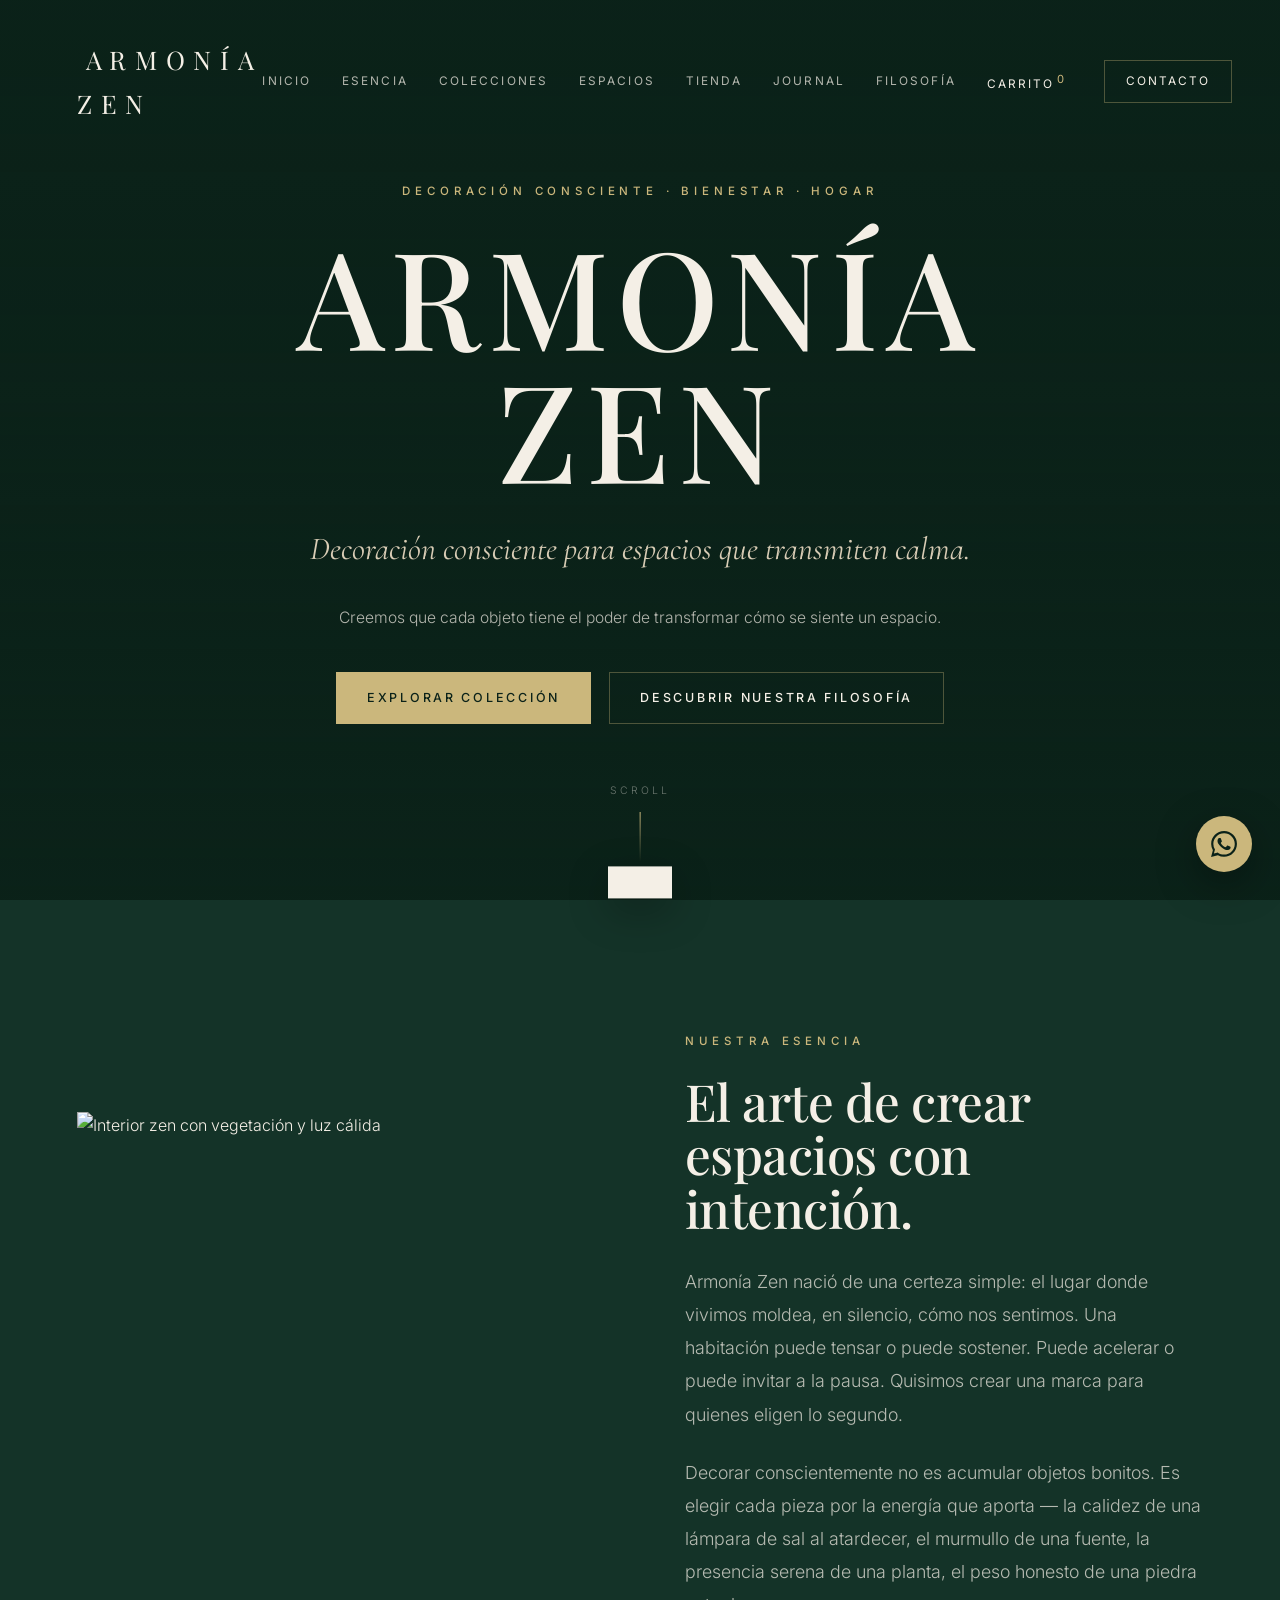
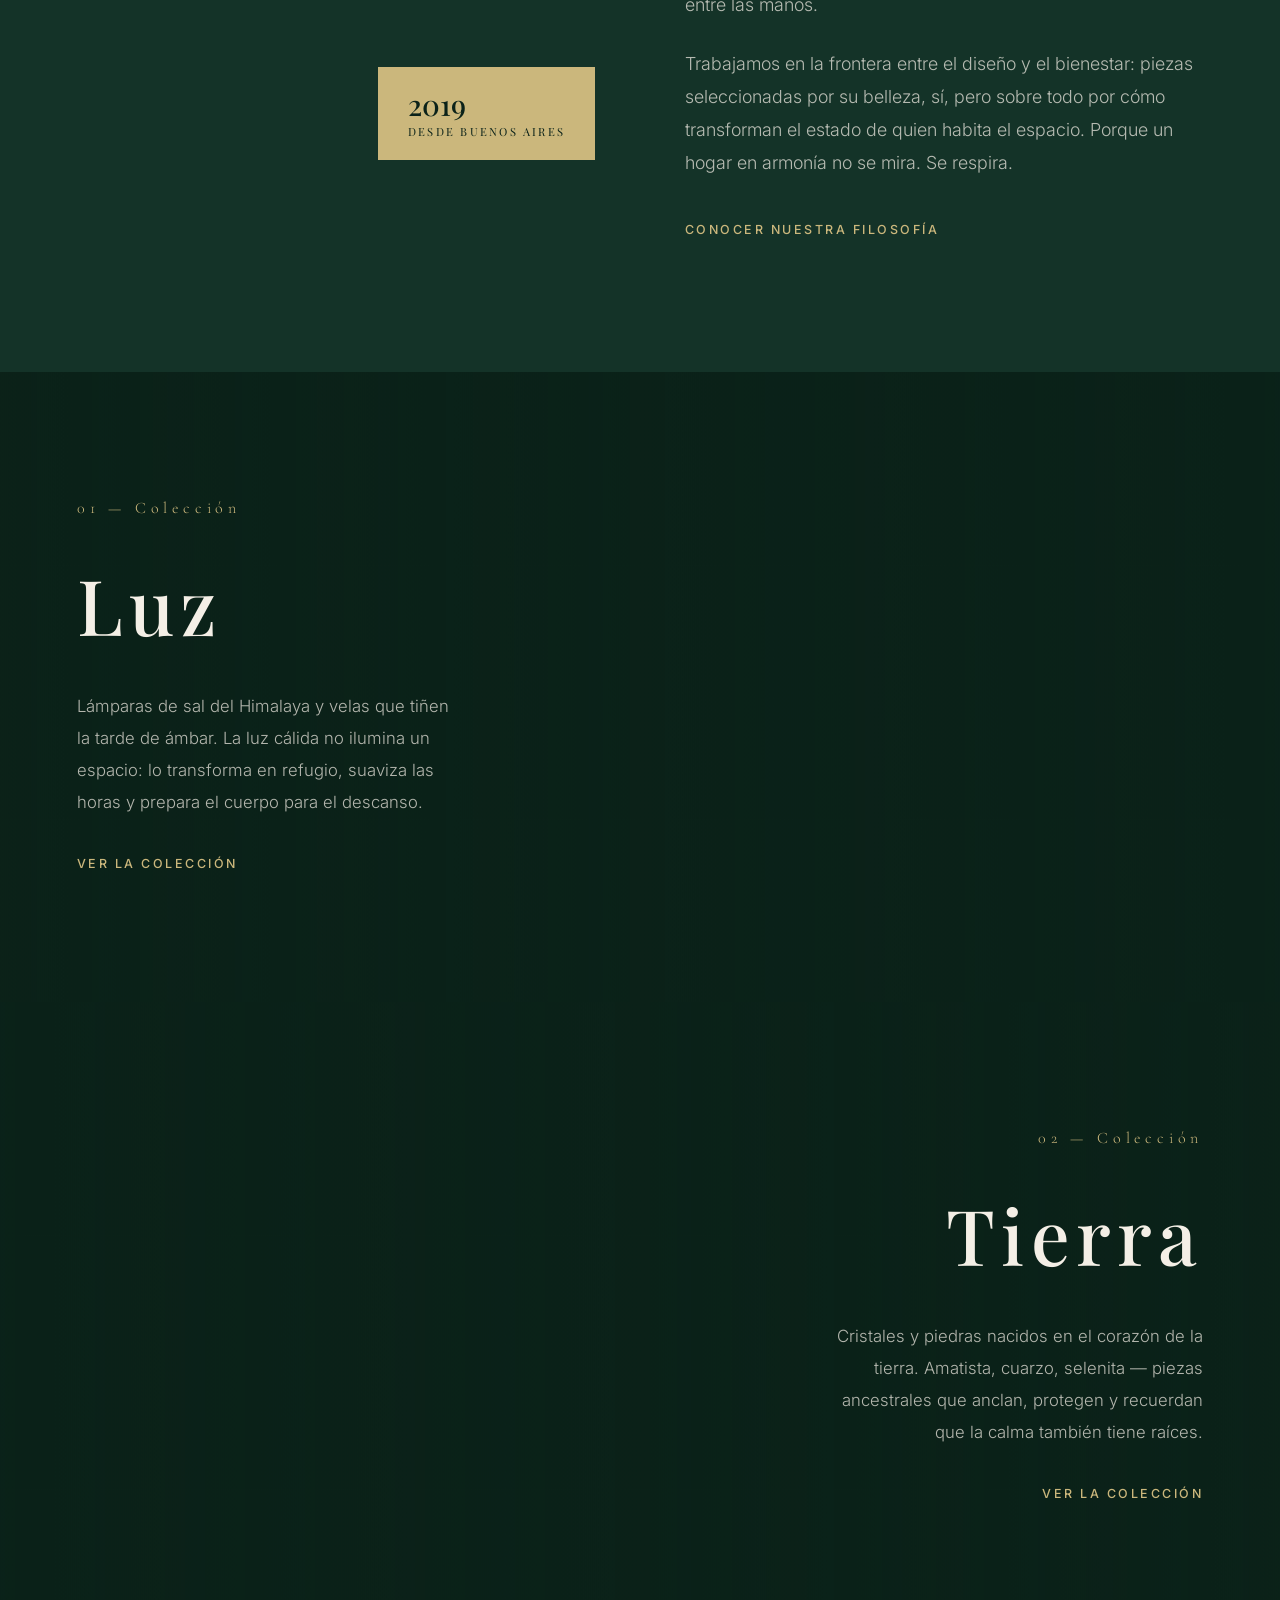
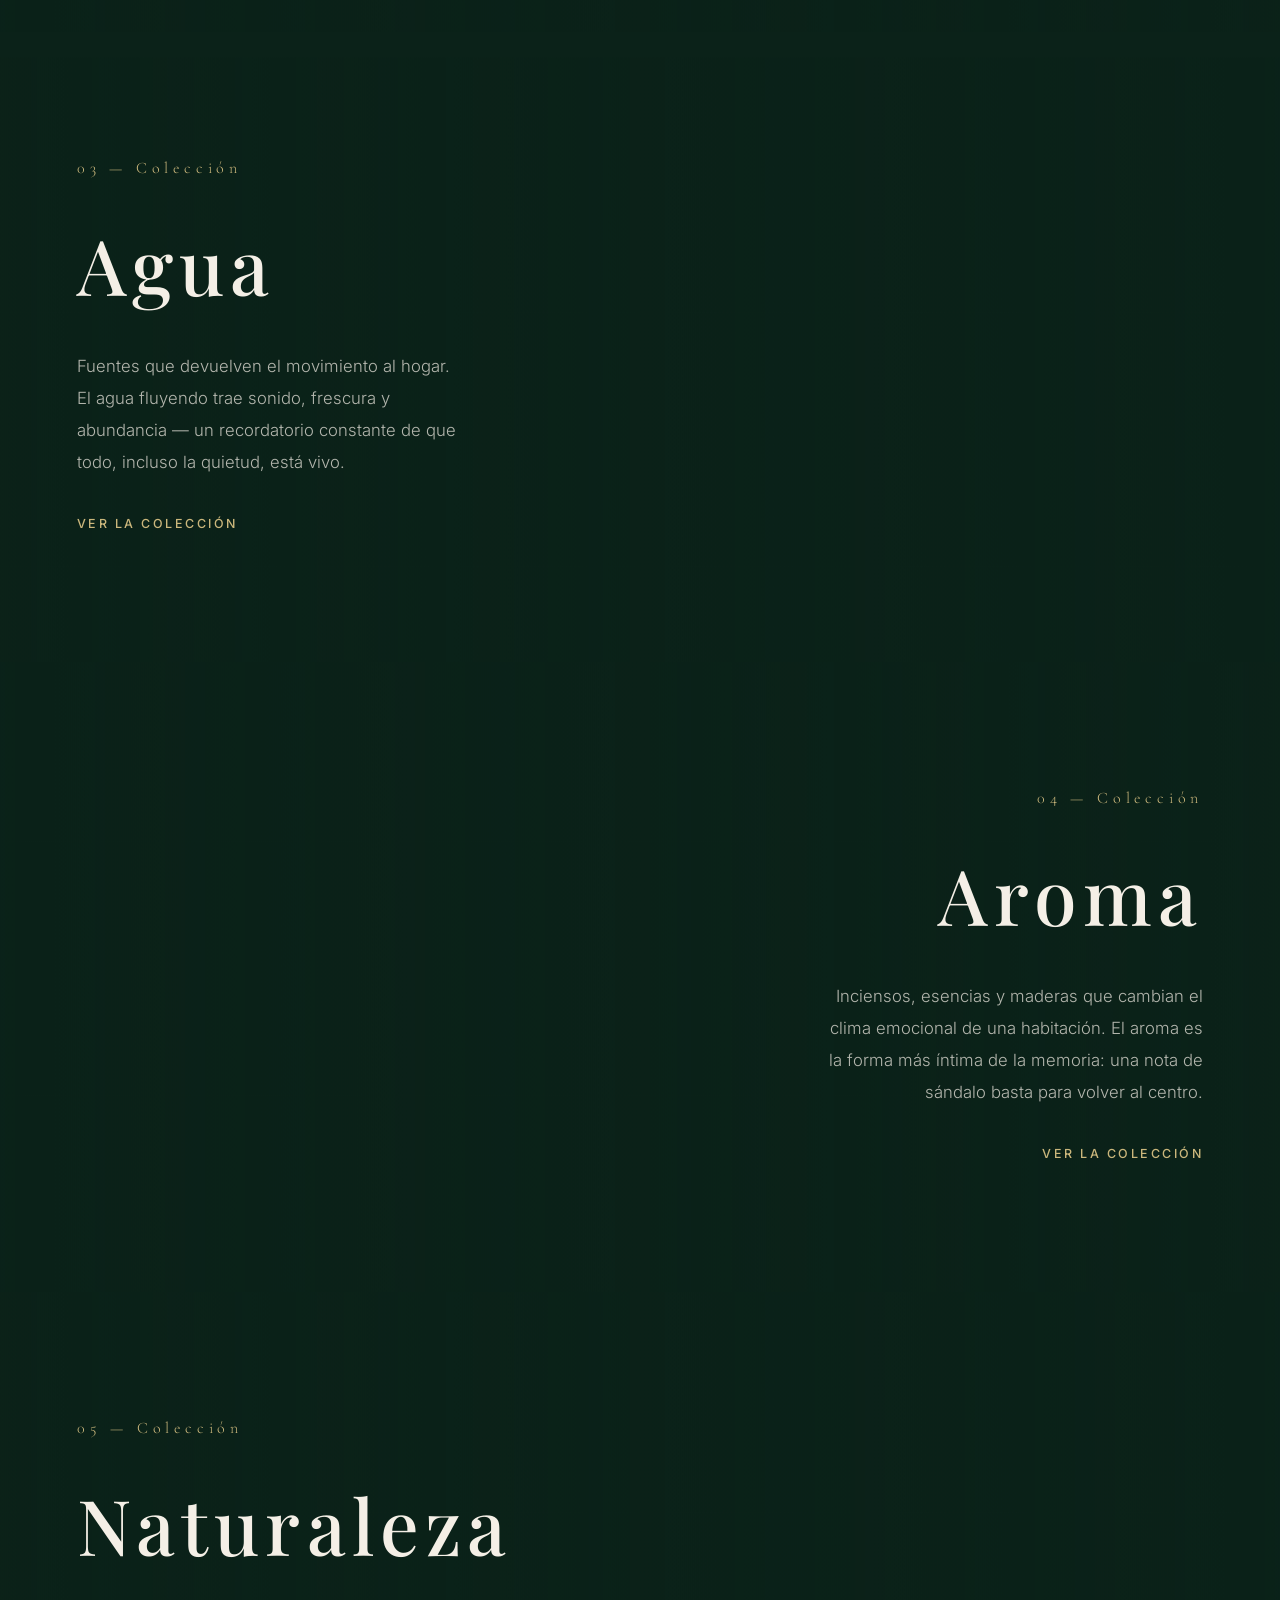
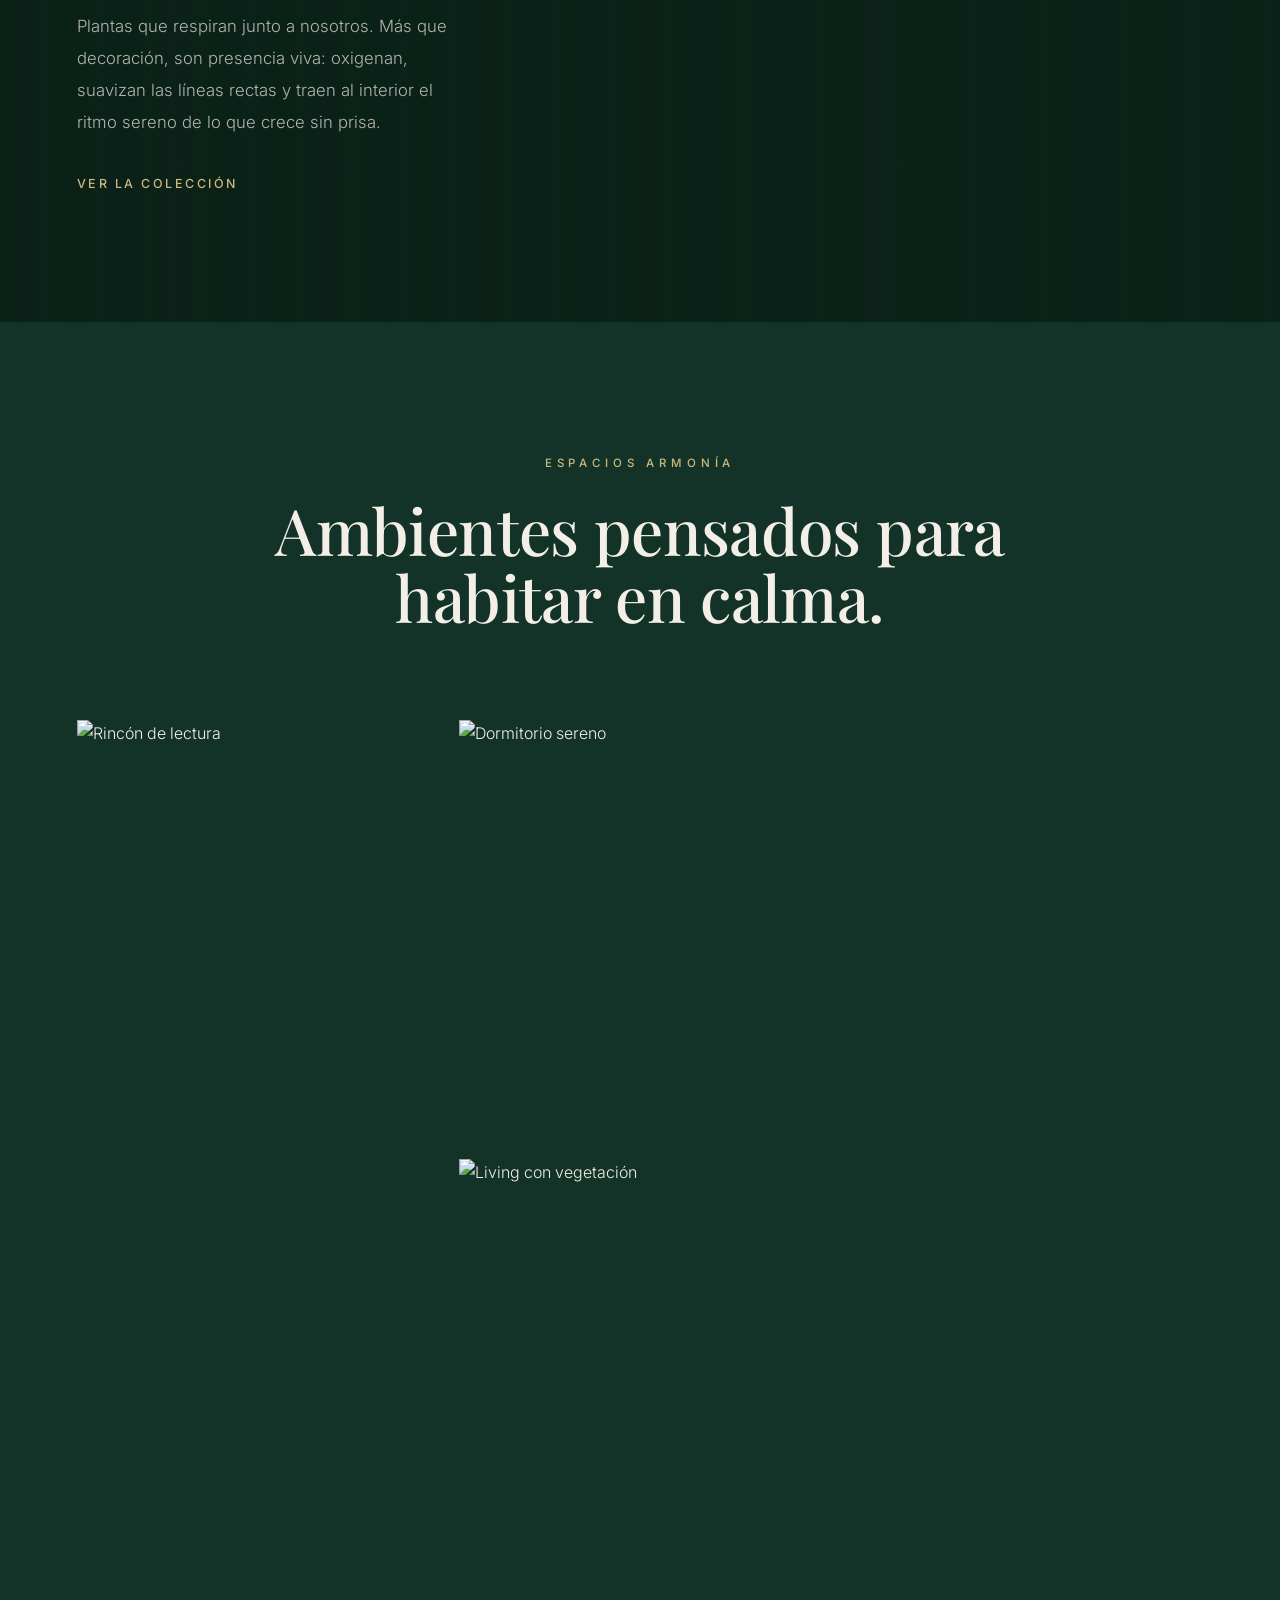
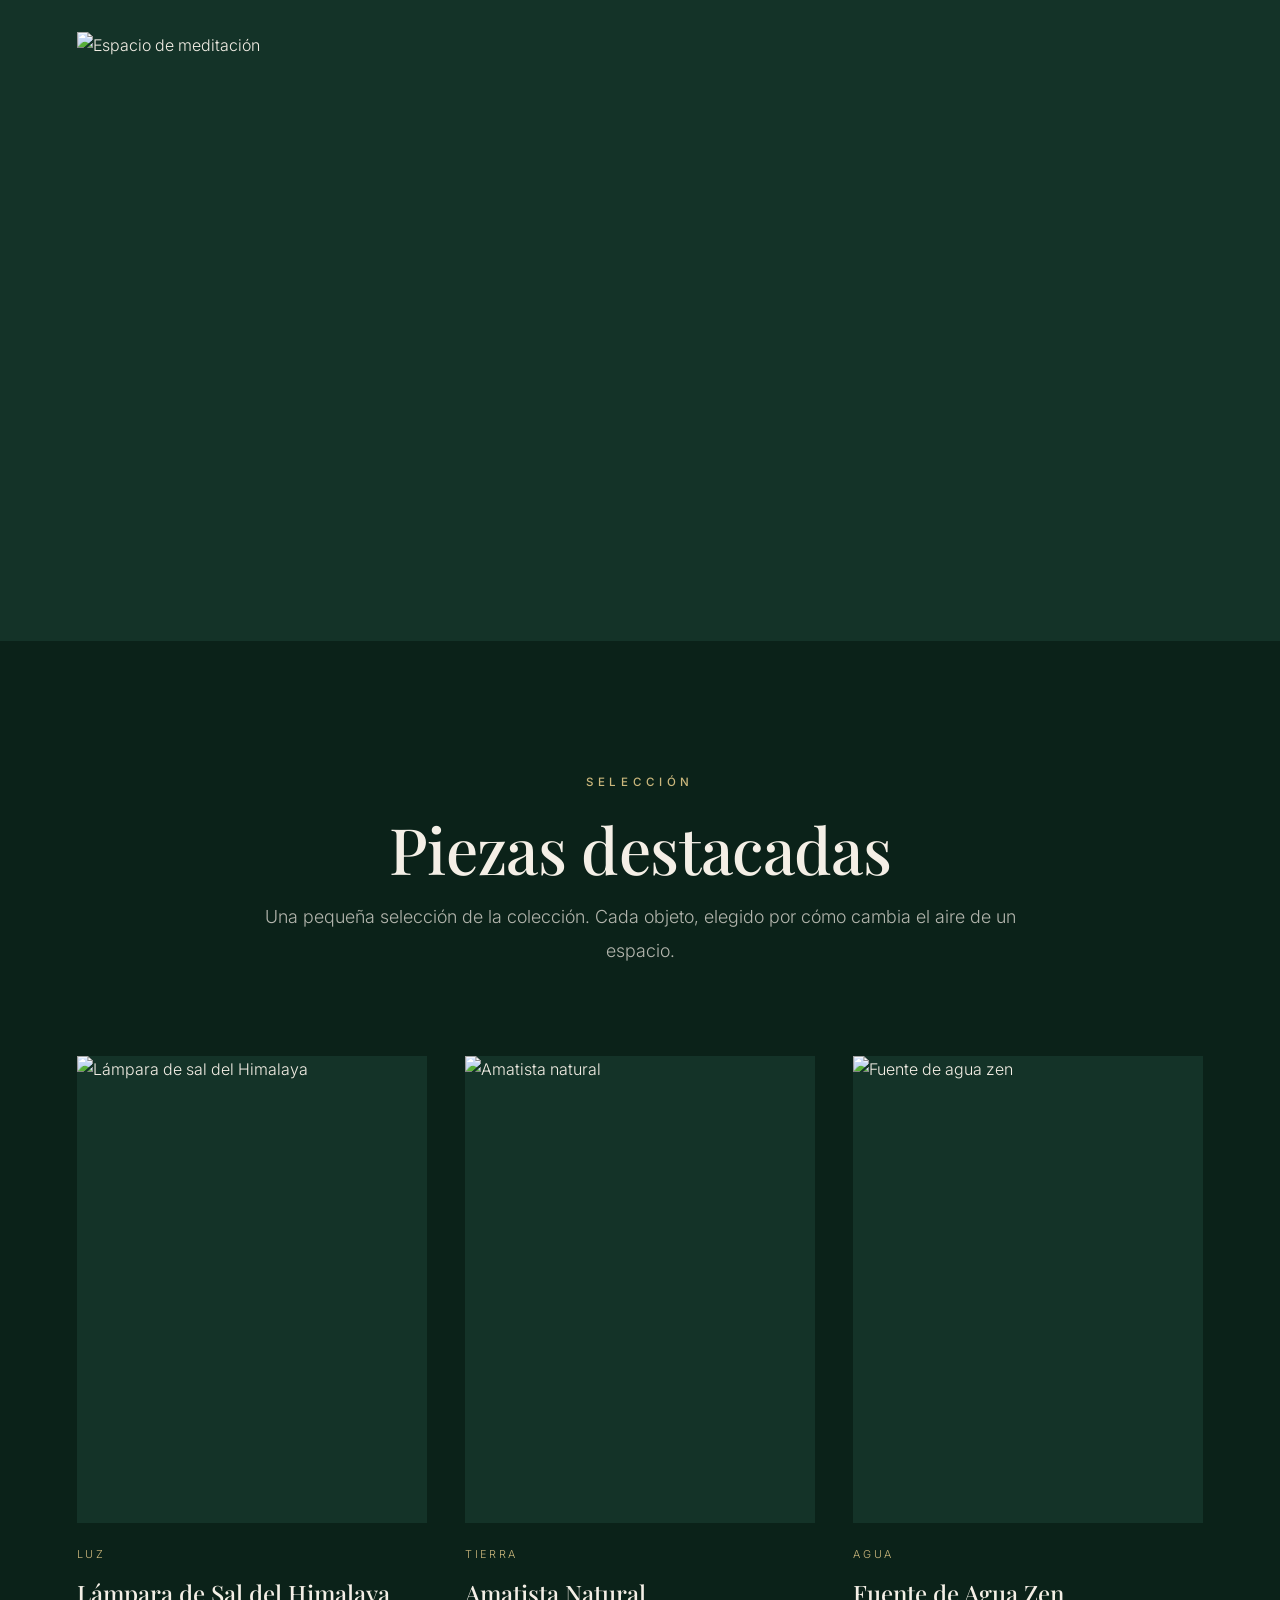
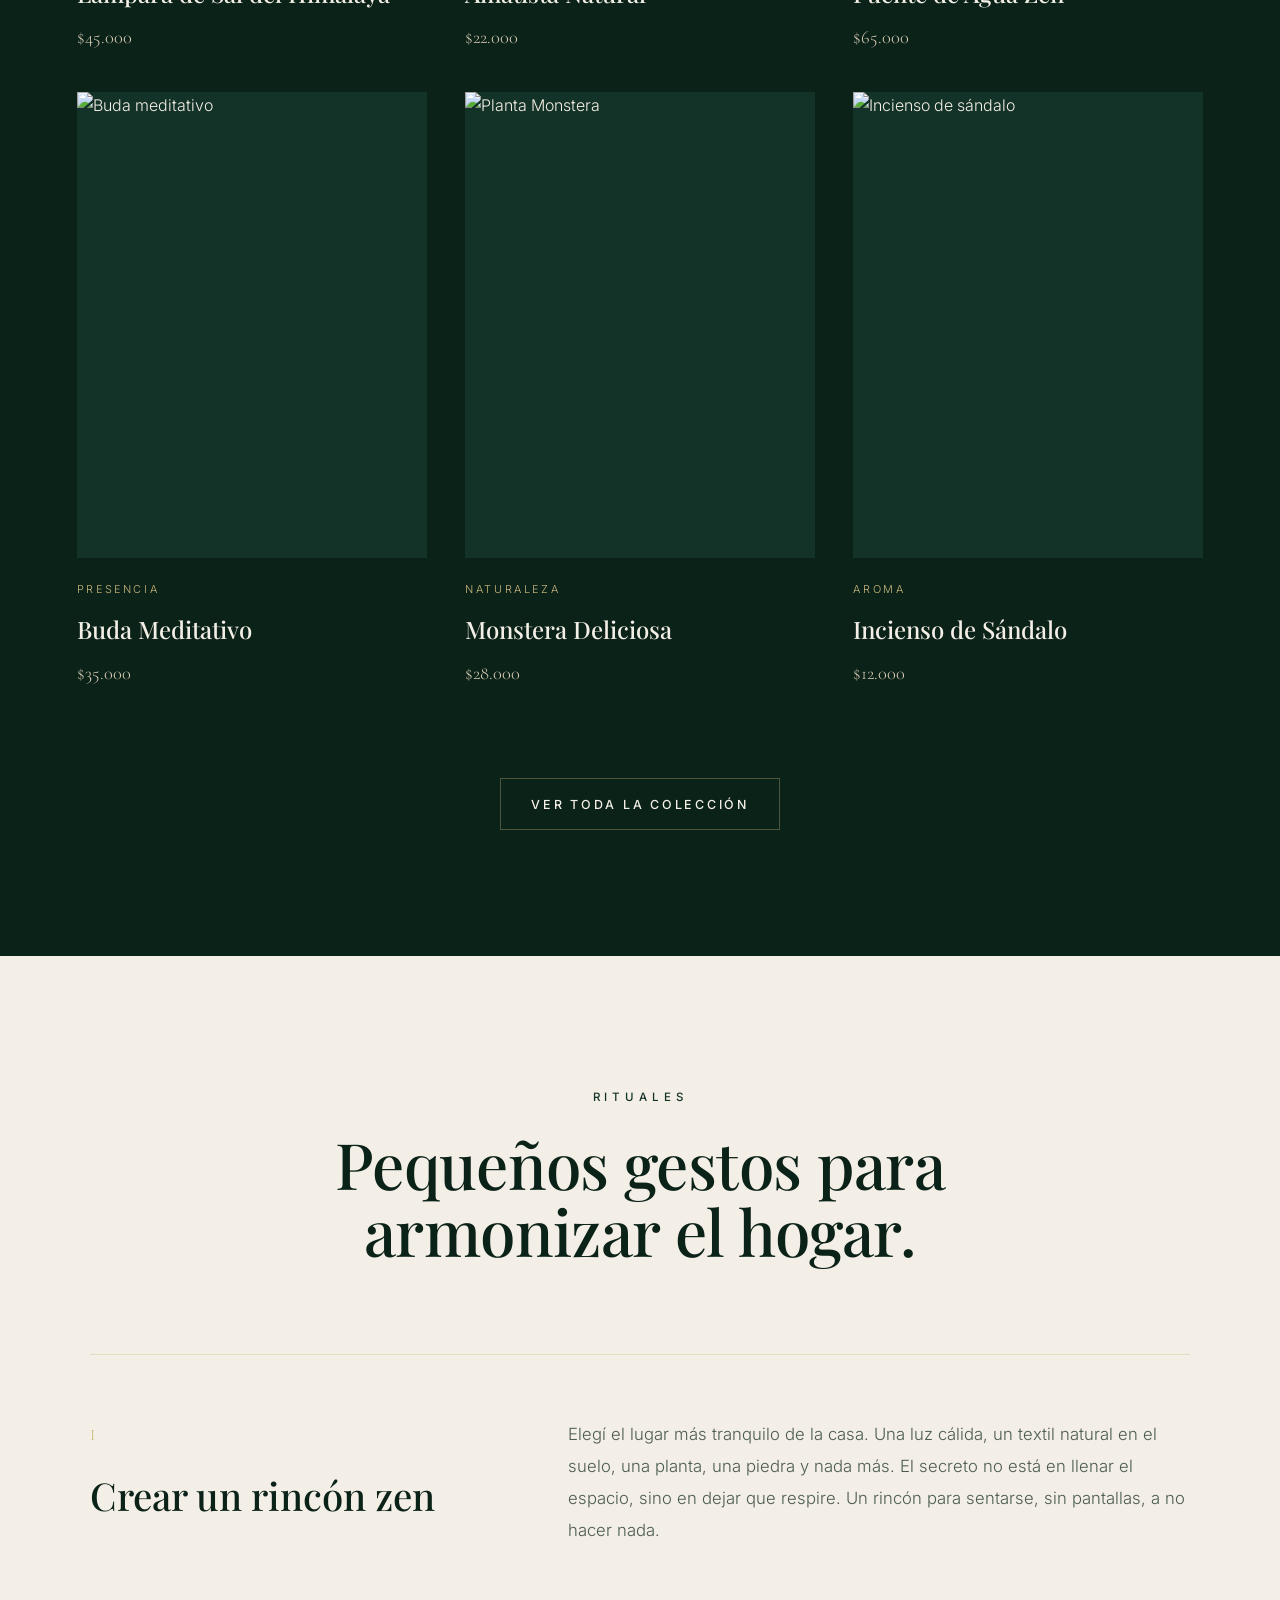
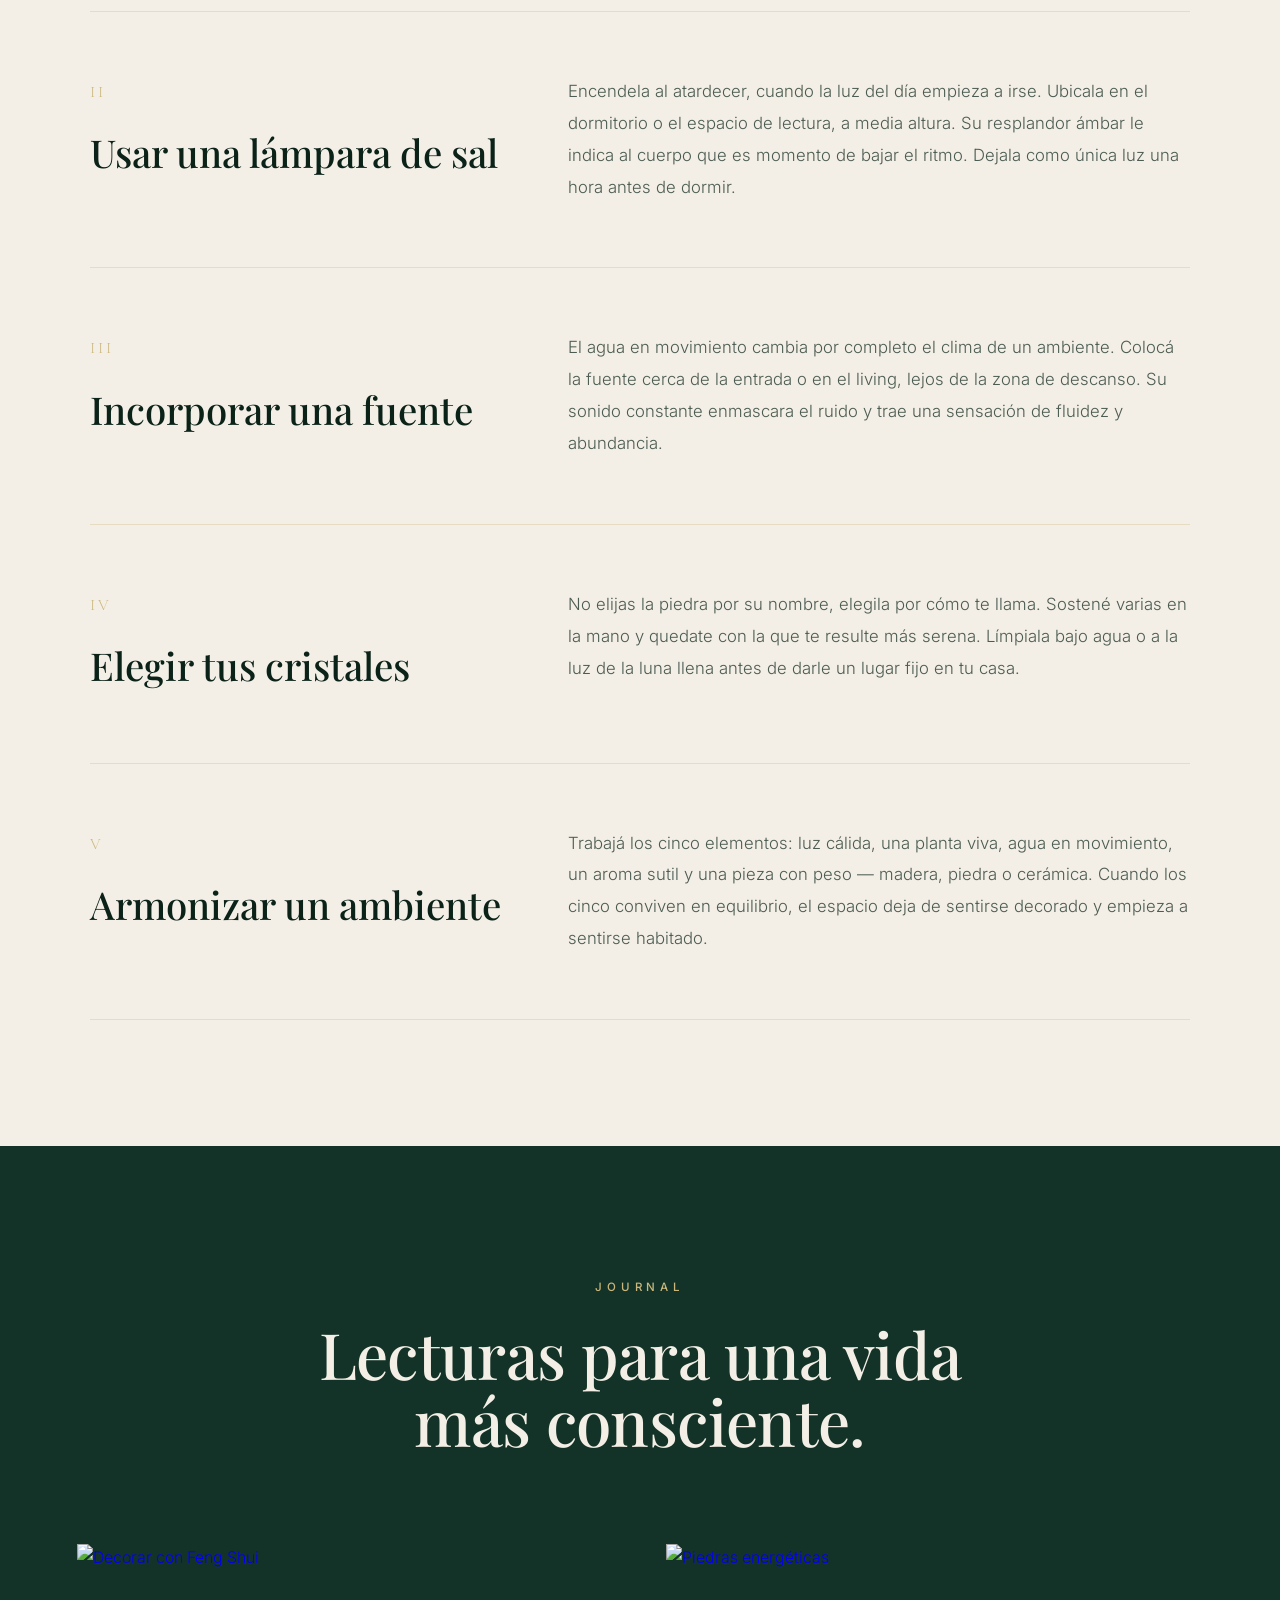
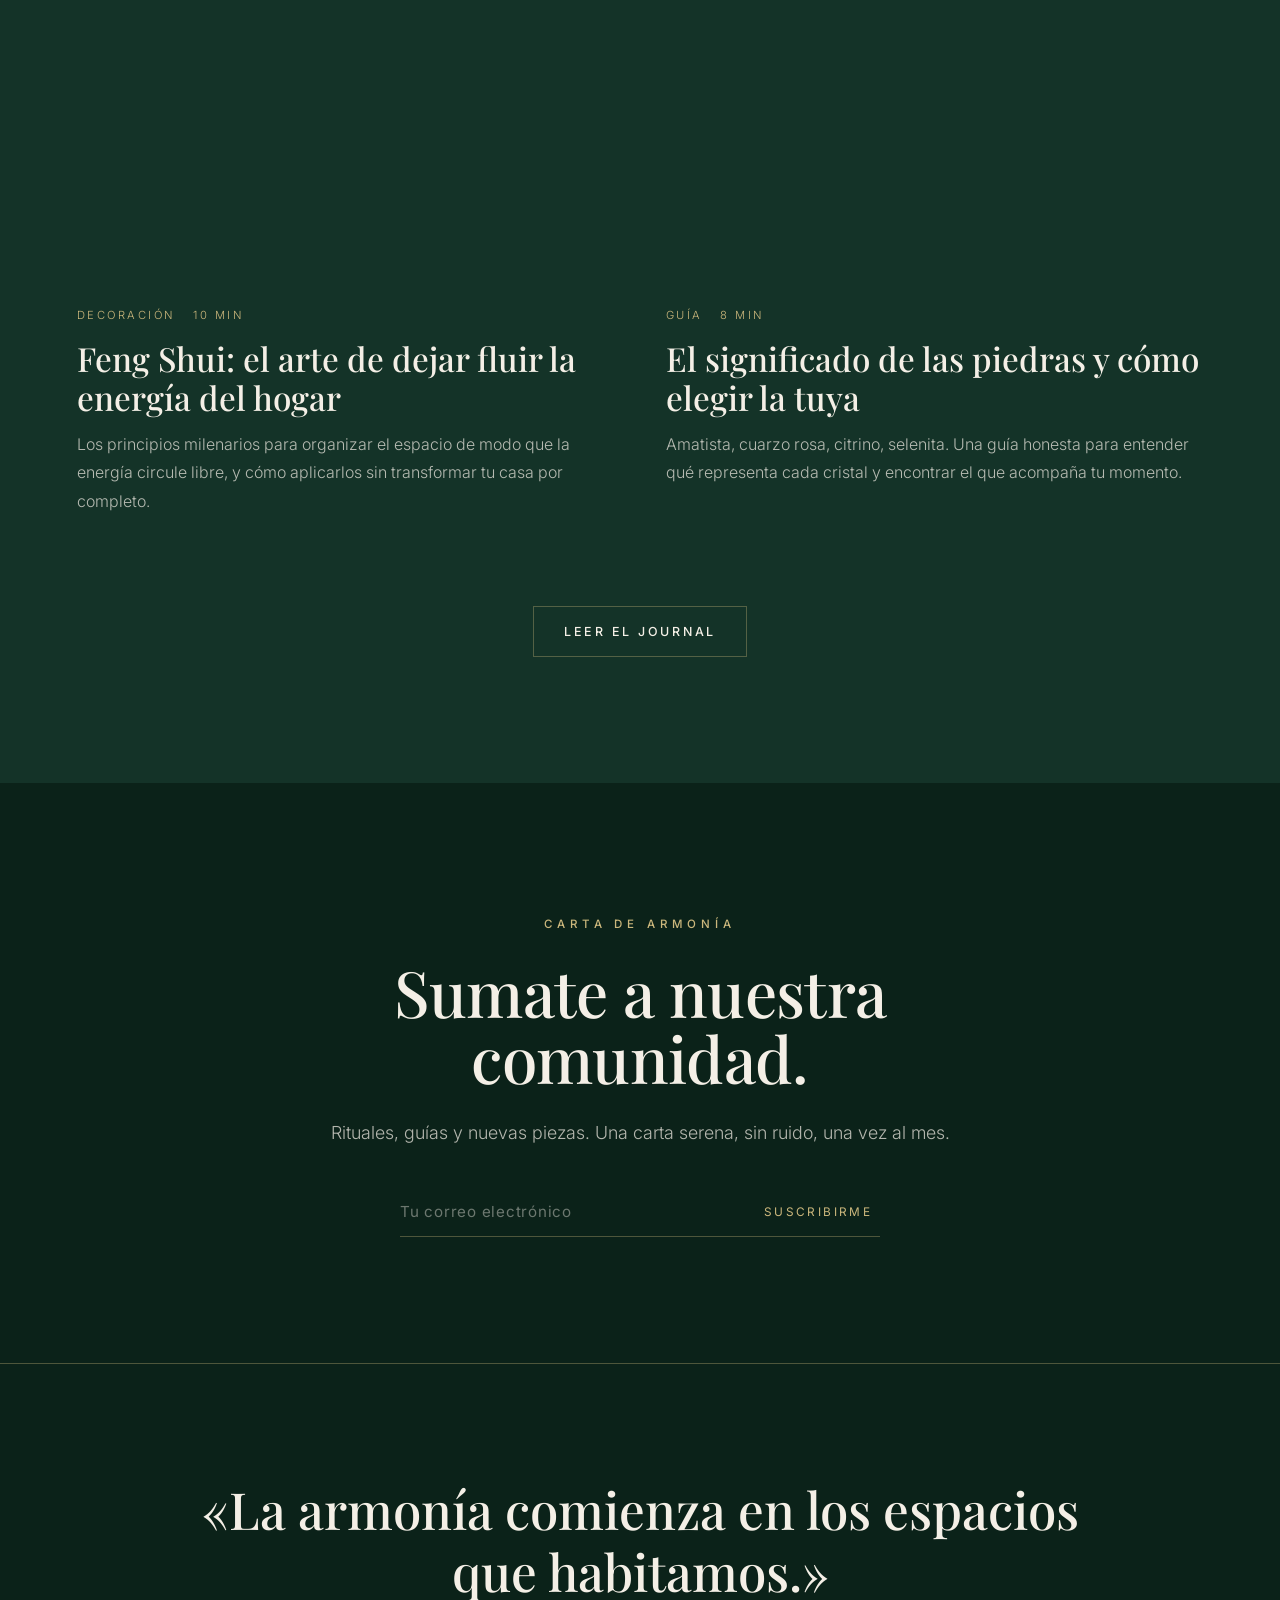
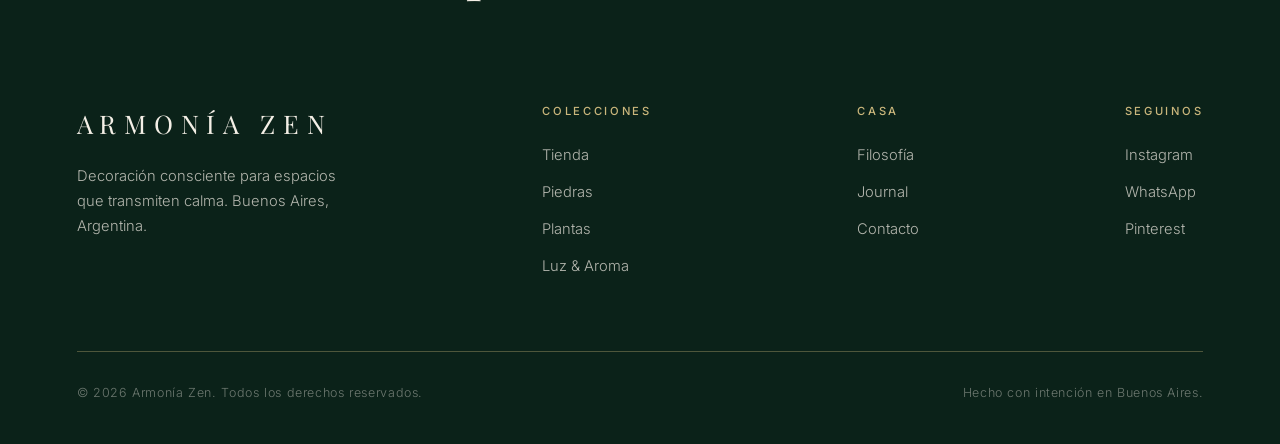
==== index.html @ 67674492 "Integración completa con Supabase: schema, store, auth y RLS" ====
<!DOCTYPE html>
<html lang="es">
<head>
    <meta charset="UTF-8">
    <meta name="viewport" content="width=device-width, initial-scale=1.0">
    <title>Armonía Zen — Decoración consciente para espacios que transmiten calma</title>
    <meta name="description" content="Armonía Zen selecciona piezas inspiradas en la naturaleza, el bienestar y la armonía para crear hogares que invitan a detenerse, respirar y reconectar.">
    <link rel="preconnect" href="https://fonts.googleapis.com">
    <link rel="preconnect" href="https://fonts.gstatic.com" crossorigin>
    <link href="https://fonts.googleapis.com/css2?family=Cormorant+Garamond:ital,wght@0,400;0,500;0,600;1,400;1,500&family=Inter:wght@300;400;500&family=Playfair+Display:wght@400;500;600&display=swap" rel="stylesheet">
    <link rel="stylesheet" href="css/armonia.css">
</head>
<body>

    <!-- PRELOADER -->
    <div class="preloader" id="preloader">
        <div class="preloader__mark">ARMONÍA ZEN</div>
        <div class="preloader__line"></div>
    </div>

    <!-- HEADER -->
    <header class="site-header" id="header">
        <a href="index.html" class="brand">ARMONÍA ZEN</a>
        <nav class="nav">
            <a href="index.html">Inicio</a>
            <a href="#esencia">Esencia</a>
            <a href="#colecciones">Colecciones</a>
            <a href="#espacios">Espacios</a>
            <a href="catalogo.html">Tienda</a>
            <a href="blog.html">Journal</a>
            <a href="nosotros.html">Filosofía</a>
            <button class="cart-trigger" id="cart-trigger">Carrito<sup id="cart-count">0</sup></button>
            <a href="contacto.html" class="nav__cta">Contacto</a>
        </nav>
        <button class="menu-toggle" id="menu-toggle" aria-label="Menú">
            <span></span><span></span><span></span>
        </button>
    </header>

    <!-- MOBILE NAV -->
    <nav class="mobile-nav" id="mobile-nav">
        <a href="index.html">Inicio</a>
        <a href="#esencia">Esencia</a>
        <a href="#colecciones">Colecciones</a>
        <a href="#espacios">Espacios</a>
        <a href="catalogo.html">Tienda</a>
        <a href="blog.html">Journal</a>
        <a href="nosotros.html">Filosofía</a>
        <a href="contacto.html">Contacto</a>
    </nav>

    <!-- HERO -->
    <section class="hero">
        <div class="hero__media" data-parallax="0.3" style="background-image: url('https://images.unsplash.com/photo-1512972972907-6d71529c5e92?w=2000&q=80&auto=format&fit=crop');"></div>
        <div class="hero__inner">
            <span class="eyebrow">Decoración consciente · Bienestar · Hogar</span>
            <h1 class="hero__title">ARMONÍA ZEN</h1>
            <p class="hero__subtitle">Decoración consciente para espacios que transmiten calma.</p>
            <p class="hero__text">Creemos que cada objeto tiene el poder de transformar cómo se siente un espacio. Seleccionamos piezas inspiradas en la naturaleza, el bienestar y la armonía para crear hogares que invitan a detenerse, respirar y reconectar.</p>
            <div class="hero__actions">
                <a href="catalogo.html" class="btn btn--solid">Explorar Colección</a>
                <a href="#esencia" class="btn">Descubrir Nuestra Filosofía</a>
            </div>
        </div>
        <div class="hero__scroll">
            <span>Scroll</span>
            <div class="hero__scroll-line"></div>
        </div>
    </section>

    <!-- ESENCIA -->
    <section class="section section--moss" id="esencia">
        <div class="split">
            <div class="split__media reveal">
                <img src="https://images.unsplash.com/photo-1650208532541-572697b3dd40?w=1100&q=80&auto=format&fit=crop" alt="Interior zen con vegetación y luz cálida">
                <div class="split__tag">
                    <strong>2019</strong>
                    <span>Desde Buenos Aires</span>
                </div>
            </div>
            <div class="split__body reveal" data-delay="1">
                <span class="eyebrow">Nuestra esencia</span>
                <h2 class="display">El arte de crear espacios con intención.</h2>
                <div class="text-block lead">
                    <p>Armonía Zen nació de una certeza simple: el lugar donde vivimos moldea, en silencio, cómo nos sentimos. Una habitación puede tensar o puede sostener. Puede acelerar o puede invitar a la pausa. Quisimos crear una marca para quienes eligen lo segundo.</p>
                    <p>Decorar conscientemente no es acumular objetos bonitos. Es elegir cada pieza por la energía que aporta — la calidez de una lámpara de sal al atardecer, el murmullo de una fuente, la presencia serena de una planta, el peso honesto de una piedra entre las manos.</p>
                    <p>Trabajamos en la frontera entre el diseño y el bienestar: piezas seleccionadas por su belleza, sí, pero sobre todo por cómo transforman el estado de quien habita el espacio. Porque un hogar en armonía no se mira. Se respira.</p>
                </div>
                <div style="margin-top:36px;">
                    <a href="nosotros.html" class="link-underline">Conocer nuestra filosofía</a>
                </div>
            </div>
        </div>
    </section>

    <!-- COLECCIONES — bandas editoriales -->
    <section class="collections" id="colecciones">
        <div class="band band--left reveal">
            <div class="band__media" data-parallax="0.15" style="background-image: url('https://images.unsplash.com/photo-1609850280339-b85f1fd5d351?w=2000&q=80&auto=format&fit=crop');"></div>
            <div class="band__content">
                <span class="band__index">01 — Colección</span>
                <h3 class="band__title">Luz</h3>
                <p class="band__text">Lámparas de sal del Himalaya y velas que tiñen la tarde de ámbar. La luz cálida no ilumina un espacio: lo transforma en refugio, suaviza las horas y prepara el cuerpo para el descanso.</p>
                <a href="catalogo.html" class="link-underline">Ver la colección</a>
            </div>
        </div>

        <div class="band band--right reveal">
            <div class="band__media" data-parallax="0.15" style="background-image: url('https://images.unsplash.com/photo-1609216970378-ce61cd74a187?w=2000&q=80&auto=format&fit=crop');"></div>
            <div class="band__content">
                <span class="band__index">02 — Colección</span>
                <h3 class="band__title">Tierra</h3>
                <p class="band__text">Cristales y piedras nacidos en el corazón de la tierra. Amatista, cuarzo, selenita — piezas ancestrales que anclan, protegen y recuerdan que la calma también tiene raíces.</p>
                <a href="piedras.html" class="link-underline">Ver la colección</a>
            </div>
        </div>

        <div class="band band--left reveal">
            <div class="band__media" data-parallax="0.15" style="background-image: url('https://images.unsplash.com/photo-1564462369724-4003221599e2?w=2000&q=80&auto=format&fit=crop');"></div>
            <div class="band__content">
                <span class="band__index">03 — Colección</span>
                <h3 class="band__title">Agua</h3>
                <p class="band__text">Fuentes que devuelven el movimiento al hogar. El agua fluyendo trae sonido, frescura y abundancia — un recordatorio constante de que todo, incluso la quietud, está vivo.</p>
                <a href="catalogo.html" class="link-underline">Ver la colección</a>
            </div>
        </div>

        <div class="band band--right reveal">
            <div class="band__media" data-parallax="0.15" style="background-image: url('https://images.unsplash.com/photo-1639390167093-9c62311fe84d?w=2000&q=80&auto=format&fit=crop');"></div>
            <div class="band__content">
                <span class="band__index">04 — Colección</span>
                <h3 class="band__title">Aroma</h3>
                <p class="band__text">Inciensos, esencias y maderas que cambian el clima emocional de una habitación. El aroma es la forma más íntima de la memoria: una nota de sándalo basta para volver al centro.</p>
                <a href="catalogo.html" class="link-underline">Ver la colección</a>
            </div>
        </div>

        <div class="band band--left reveal">
            <div class="band__media" data-parallax="0.15" style="background-image: url('https://images.unsplash.com/photo-1764422097784-0eaa2340d0e1?w=2000&q=80&auto=format&fit=crop');"></div>
            <div class="band__content">
                <span class="band__index">05 — Colección</span>
                <h3 class="band__title">Naturaleza</h3>
                <p class="band__text">Plantas que respiran junto a nosotros. Más que decoración, son presencia viva: oxigenan, suavizan las líneas rectas y traen al interior el ritmo sereno de lo que crece sin prisa.</p>
                <a href="plantas.html" class="link-underline">Ver la colección</a>
            </div>
        </div>
    </section>

    <!-- ESPACIOS ZEN — galería -->
    <section class="section section--moss" id="espacios">
        <div class="section-head reveal">
            <span class="eyebrow">Espacios Armonía</span>
            <h2 class="display">Ambientes pensados para habitar en calma.</h2>
        </div>
        <div class="spaces-grid">
            <div class="space space--tall reveal">
                <img src="https://images.unsplash.com/photo-1568990416308-c998af4cf9ee?w=900&q=80&auto=format&fit=crop" alt="Rincón de lectura">
                <span class="space__label">Rincón de lectura · luz de la mañana</span>
            </div>
            <div class="space space--wide reveal" data-delay="1">
                <img src="https://images.unsplash.com/photo-1600210491305-7396500b5b31?w=1400&q=80&auto=format&fit=crop" alt="Dormitorio sereno">
                <span class="space__label">Dormitorio sereno</span>
            </div>
            <div class="space space--half reveal" data-delay="2">
                <img src="https://images.unsplash.com/photo-1551215110-b4e2522d9b74?w=900&q=80&auto=format&fit=crop" alt="Living con vegetación">
                <span class="space__label">Living con vegetación</span>
            </div>
            <div class="space space--full reveal">
                <img src="https://images.unsplash.com/photo-1619166855707-bba87a7772a2?w=1800&q=80&auto=format&fit=crop" alt="Espacio de meditación">
                <span class="space__label">Espacio de meditación</span>
            </div>
        </div>
    </section>

    <!-- PRODUCTOS DESTACADOS -->
    <section class="section">
        <div class="section-head reveal">
            <span class="eyebrow">Selección</span>
            <h2 class="display">Piezas destacadas</h2>
            <p class="lead" style="margin-top:18px;">Una pequeña selección de la colección. Cada objeto, elegido por cómo cambia el aire de un espacio.</p>
        </div>
        <div class="products">
            <article class="product reveal">
                <div class="product__media">
                    <img src="https://images.unsplash.com/photo-1623241923490-5b2fd532828f?w=700&q=80&auto=format&fit=crop" alt="Lámpara de sal del Himalaya">
                    <div class="product__quick">
                        <button onclick="addToCart('Lámpara de Sal del Himalaya', 45000)">Añadir · $45.000</button>
                    </div>
                </div>
                <div class="product__cat">Luz</div>
                <h3 class="product__name">Lámpara de Sal del Himalaya</h3>
                <div class="product__price">$45.000</div>
            </article>

            <article class="product reveal" data-delay="1">
                <div class="product__media">
                    <img src="https://images.unsplash.com/photo-1585383234137-2367d3c5302d?w=700&q=80&auto=format&fit=crop" alt="Amatista natural">
                    <div class="product__quick">
                        <button onclick="addToCart('Amatista Natural', 22000)">Añadir · $22.000</button>
                    </div>
                </div>
                <div class="product__cat">Tierra</div>
                <h3 class="product__name">Amatista Natural</h3>
                <div class="product__price">$22.000</div>
            </article>

            <article class="product reveal" data-delay="2">
                <div class="product__media">
                    <img src="https://images.unsplash.com/photo-1553090298-50fc519730d2?w=700&q=80&auto=format&fit=crop" alt="Fuente de agua zen">
                    <div class="product__quick">
                        <button onclick="addToCart('Fuente de Agua Zen', 65000)">Añadir · $65.000</button>
                    </div>
                </div>
                <div class="product__cat">Agua</div>
                <h3 class="product__name">Fuente de Agua Zen</h3>
                <div class="product__price">$65.000</div>
            </article>

            <article class="product reveal">
                <div class="product__media">
                    <img src="https://images.unsplash.com/photo-1596045571419-664297d8f502?w=700&q=80&auto=format&fit=crop" alt="Buda meditativo">
                    <div class="product__quick">
                        <button onclick="addToCart('Buda Meditativo', 35000)">Añadir · $35.000</button>
                    </div>
                </div>
                <div class="product__cat">Presencia</div>
                <h3 class="product__name">Buda Meditativo</h3>
                <div class="product__price">$35.000</div>
            </article>

            <article class="product reveal" data-delay="1">
                <div class="product__media">
                    <img src="https://images.unsplash.com/photo-1525498128493-380d1990a112?w=700&q=80&auto=format&fit=crop" alt="Planta Monstera">
                    <div class="product__quick">
                        <button onclick="addToCart('Planta Monstera', 28000)">Añadir · $28.000</button>
                    </div>
                </div>
                <div class="product__cat">Naturaleza</div>
                <h3 class="product__name">Monstera Deliciosa</h3>
                <div class="product__price">$28.000</div>
            </article>

            <article class="product reveal" data-delay="2">
                <div class="product__media">
                    <img src="https://images.unsplash.com/photo-1626937526107-ca0be0eecccd?w=700&q=80&auto=format&fit=crop" alt="Incienso de sándalo">
                    <div class="product__quick">
                        <button onclick="addToCart('Incienso de Sándalo', 12000)">Añadir · $12.000</button>
                    </div>
                </div>
                <div class="product__cat">Aroma</div>
                <h3 class="product__name">Incienso de Sándalo</h3>
                <div class="product__price">$12.000</div>
            </article>
        </div>
        <div style="text-align:center; margin-top:clamp(50px,7vw,90px);" class="reveal">
            <a href="catalogo.html" class="btn">Ver toda la colección</a>
        </div>
    </section>

    <!-- RITUALES -->
    <section class="section section--ivory">
        <div class="section-head reveal">
            <span class="eyebrow">Rituales</span>
            <h2 class="display">Pequeños gestos para armonizar el hogar.</h2>
        </div>
        <div class="rituals">
            <article class="ritual reveal">
                <div>
                    <span class="ritual__num">I</span>
                    <h3 class="ritual__title" style="color:var(--forest);">Crear un rincón zen</h3>
                </div>
                <p class="ritual__text" style="color:rgba(11,34,25,0.72);">Elegí el lugar más tranquilo de la casa. Una luz cálida, un textil natural en el suelo, una planta, una piedra y nada más. El secreto no está en llenar el espacio, sino en dejar que respire. Un rincón para sentarse, sin pantallas, a no hacer nada.</p>
            </article>
            <article class="ritual reveal">
                <div>
                    <span class="ritual__num">II</span>
                    <h3 class="ritual__title" style="color:var(--forest);">Usar una lámpara de sal</h3>
                </div>
                <p class="ritual__text" style="color:rgba(11,34,25,0.72);">Encendela al atardecer, cuando la luz del día empieza a irse. Ubicala en el dormitorio o el espacio de lectura, a media altura. Su resplandor ámbar le indica al cuerpo que es momento de bajar el ritmo. Dejala como única luz una hora antes de dormir.</p>
            </article>
            <article class="ritual reveal">
                <div>
                    <span class="ritual__num">III</span>
                    <h3 class="ritual__title" style="color:var(--forest);">Incorporar una fuente</h3>
                </div>
                <p class="ritual__text" style="color:rgba(11,34,25,0.72);">El agua en movimiento cambia por completo el clima de un ambiente. Colocá la fuente cerca de la entrada o en el living, lejos de la zona de descanso. Su sonido constante enmascara el ruido y trae una sensación de fluidez y abundancia.</p>
            </article>
            <article class="ritual reveal">
                <div>
                    <span class="ritual__num">IV</span>
                    <h3 class="ritual__title" style="color:var(--forest);">Elegir tus cristales</h3>
                </div>
                <p class="ritual__text" style="color:rgba(11,34,25,0.72);">No elijas la piedra por su nombre, elegila por cómo te llama. Sostené varias en la mano y quedate con la que te resulte más serena. Límpiala bajo agua o a la luz de la luna llena antes de darle un lugar fijo en tu casa.</p>
            </article>
            <article class="ritual reveal">
                <div>
                    <span class="ritual__num">V</span>
                    <h3 class="ritual__title" style="color:var(--forest);">Armonizar un ambiente</h3>
                </div>
                <p class="ritual__text" style="color:rgba(11,34,25,0.72);">Trabajá los cinco elementos: luz cálida, una planta viva, agua en movimiento, un aroma sutil y una pieza con peso — madera, piedra o cerámica. Cuando los cinco conviven en equilibrio, el espacio deja de sentirse decorado y empieza a sentirse habitado.</p>
            </article>
        </div>
    </section>

    <!-- JOURNAL -->
    <section class="section section--moss">
        <div class="section-head reveal">
            <span class="eyebrow">Journal</span>
            <h2 class="display">Lecturas para una vida más consciente.</h2>
        </div>
        <div class="journal">
            <a href="blog.html" class="entry reveal">
                <div class="entry__media">
                    <img src="https://images.unsplash.com/photo-1606744837616-56c9a5c6a6eb?w=1100&q=80&auto=format&fit=crop" alt="Decorar con Feng Shui">
                </div>
                <div class="entry__meta"><span>Decoración</span><span>10 min</span></div>
                <h3 class="entry__title">Feng Shui: el arte de dejar fluir la energía del hogar</h3>
                <p class="entry__excerpt">Los principios milenarios para organizar el espacio de modo que la energía circule libre, y cómo aplicarlos sin transformar tu casa por completo.</p>
            </a>
            <a href="blog.html" class="entry reveal" data-delay="1">
                <div class="entry__media">
                    <img src="https://images.unsplash.com/photo-1632980205460-e490e885e848?w=1100&q=80&auto=format&fit=crop" alt="Piedras energéticas">
                </div>
                <div class="entry__meta"><span>Guía</span><span>8 min</span></div>
                <h3 class="entry__title">El significado de las piedras y cómo elegir la tuya</h3>
                <p class="entry__excerpt">Amatista, cuarzo rosa, citrino, selenita. Una guía honesta para entender qué representa cada cristal y encontrar el que acompaña tu momento.</p>
            </a>
        </div>
        <div style="text-align:center; margin-top:clamp(50px,7vw,90px);" class="reveal">
            <a href="blog.html" class="btn">Leer el journal</a>
        </div>
    </section>

    <!-- INVITACIÓN / NEWSLETTER -->
    <section class="section">
        <div class="invite reveal">
            <span class="eyebrow">Carta de Armonía</span>
            <h2 class="display">Sumate a nuestra comunidad.</h2>
            <p class="lead">Rituales, guías y nuevas piezas. Una carta serena, sin ruido, una vez al mes.</p>
            <form class="newsletter" onsubmit="handleNewsletter(event)">
                <input type="email" placeholder="Tu correo electrónico" required>
                <button type="submit">Suscribirme</button>
            </form>
        </div>
    </section>

    <!-- FOOTER -->
    <footer class="site-footer">
        <p class="footer-quote">«La armonía comienza en los espacios que habitamos.»</p>
        <div class="footer-grid">
            <div class="footer-col">
                <span class="brand-foot">ARMONÍA ZEN</span>
                <p style="color:var(--ivory-soft); margin-top:18px; max-width:260px; font-size:0.92rem;">Decoración consciente para espacios que transmiten calma. Buenos Aires, Argentina.</p>
            </div>
            <div class="footer-col">
                <h4>Colecciones</h4>
                <a href="catalogo.html">Tienda</a>
                <a href="piedras.html">Piedras</a>
                <a href="plantas.html">Plantas</a>
                <a href="catalogo.html">Luz & Aroma</a>
            </div>
            <div class="footer-col">
                <h4>Casa</h4>
                <a href="nosotros.html">Filosofía</a>
                <a href="blog.html">Journal</a>
                <a href="contacto.html">Contacto</a>
            </div>
            <div class="footer-col">
                <h4>Seguinos</h4>
                <a href="#" target="_blank">Instagram</a>
                <a href="https://wa.me/5491234567890" target="_blank">WhatsApp</a>
                <a href="#" target="_blank">Pinterest</a>
            </div>
        </div>
        <div class="footer-bottom">
            <span>© 2026 Armonía Zen. Todos los derechos reservados.</span>
            <span>Hecho con intención en Buenos Aires.</span>
        </div>
    </footer>

    <!-- CARRITO -->
    <aside class="cart-panel" id="cart-panel">
        <div class="cart-panel__head">
            <h3>Carrito</h3>
            <button class="cart-close" id="cart-close">&times;</button>
        </div>
        <div class="cart-items" id="cart-items"></div>
        <div class="cart-panel__foot">
            <div class="cart-total"><span>Subtotal</span><span id="cart-subtotal">$0</span></div>
            <button class="btn btn--solid" onclick="checkoutWhatsApp()">Finalizar por WhatsApp</button>
        </div>
    </aside>
    <div class="cart-overlay" id="cart-overlay"></div>

    <!-- WHATSAPP -->
    <a href="https://wa.me/5491234567890" target="_blank" class="wa-float" aria-label="WhatsApp">
        <svg viewBox="0 0 24 24" fill="currentColor"><path d="M.057 24l1.687-6.163a11.867 11.867 0 01-1.587-5.945C.16 5.335 5.495 0 12.05 0a11.817 11.817 0 018.413 3.488 11.824 11.824 0 013.48 8.414c-.003 6.557-5.338 11.892-11.893 11.892a11.9 11.9 0 01-5.688-1.448L.057 24zm6.597-3.807c1.676.995 3.276 1.591 5.392 1.592 5.448 0 9.886-4.434 9.889-9.885.002-5.462-4.415-9.89-9.881-9.892-5.452 0-9.887 4.434-9.889 9.884a9.86 9.86 0 001.51 5.26l-.999 3.648 3.737-.979zm11.387-5.464c-.074-.124-.272-.198-.57-.347-.297-.149-1.758-.868-2.031-.967-.272-.099-.47-.149-.669.149-.198.297-.768.967-.941 1.165-.173.198-.347.223-.644.074-.297-.149-1.255-.462-2.39-1.475-.883-.788-1.48-1.761-1.653-2.059-.173-.297-.018-.458.13-.606.134-.133.297-.347.446-.521.151-.172.2-.296.3-.495.099-.198.05-.372-.025-.521-.075-.148-.669-1.611-.916-2.206-.242-.579-.487-.501-.669-.51l-.57-.01c-.198 0-.52.074-.792.372s-1.04 1.016-1.04 2.479 1.065 2.876 1.213 3.074c.149.198 2.095 3.2 5.076 4.487.709.306 1.263.489 1.694.626.712.226 1.36.194 1.872.118.571-.085 1.758-.719 2.006-1.413.247-.694.247-1.289.173-1.413z"/></svg>
    </a>

    <div class="toast" id="toast"></div>

        <script src="https://cdn.jsdelivr.net/npm/@supabase/supabase-js@2/dist/umd/supabase.min.js"></script>
    <script src="js/config.js"></script>
    <script src="js/supabase-store.js"></script>
    <script src="js/armonia.js"></script>
    <script src="js/site-content.js"></script>
</body>
</html>
---- css/armonia.css ----
/* ==========================================================================
   ARMONÍA ZEN — Sistema de diseño editorial
   Inspiración: Mouli · Aman · Six Senses · Soho House · Design Hotels
   ========================================================================== */

:root {
    /* Paleta */
    --forest: #0B2219;
    --moss: #143328;
    --ivory: #F4EFE6;
    --gold: #CBB77C;
    --beige: #D8CCB5;

    --ivory-soft: rgba(244, 239, 230, 0.72);
    --ivory-faint: rgba(244, 239, 230, 0.42);
    --gold-line: rgba(203, 183, 124, 0.35);

    /* Tipografía */
    --serif: 'Cormorant Garamond', 'Playfair Display', Georgia, serif;
    --display: 'Playfair Display', 'Cormorant Garamond', serif;
    --sans: 'Inter', 'Manrope', -apple-system, sans-serif;

    /* Movimiento */
    --ease: cubic-bezier(0.22, 1, 0.36, 1);
    --slow: 1.1s cubic-bezier(0.22, 1, 0.36, 1);

    /* Métrica */
    --gutter: clamp(24px, 6vw, 120px);
    --section-y: clamp(90px, 14vh, 200px);
}

* { margin: 0; padding: 0; box-sizing: border-box; }

html {
    scroll-behavior: smooth;
    -webkit-font-smoothing: antialiased;
    text-rendering: optimizeLegibility;
}

body {
    font-family: var(--sans);
    background: var(--forest);
    color: var(--ivory);
    overflow-x: hidden;
    font-weight: 300;
    line-height: 1.7;
}

img { display: block; max-width: 100%; }

::selection { background: var(--gold); color: var(--forest); }

/* Tipografía utilitaria ----------------------------------------------------- */

.eyebrow {
    font-family: var(--sans);
    font-size: 0.72rem;
    font-weight: 500;
    letter-spacing: 0.42em;
    text-transform: uppercase;
    color: var(--gold);
    display: inline-block;
}

.display {
    font-family: var(--display);
    font-weight: 500;
    line-height: 1.04;
    letter-spacing: -0.01em;
}

.serif {
    font-family: var(--serif);
    font-weight: 400;
}

.lead {
    font-size: clamp(1.05rem, 1.4vw, 1.3rem);
    line-height: 1.85;
    color: var(--ivory-soft);
    font-weight: 300;
}

.text-block p { margin-bottom: 1.4em; color: var(--ivory-soft); }
.text-block p:last-child { margin-bottom: 0; }

/* Botones ------------------------------------------------------------------- */

.btn {
    display: inline-flex;
    align-items: center;
    gap: 0.9em;
    font-family: var(--sans);
    font-size: 0.78rem;
    font-weight: 500;
    letter-spacing: 0.22em;
    text-transform: uppercase;
    text-decoration: none;
    color: var(--ivory);
    padding: 1.15em 2.4em;
    border: 1px solid var(--gold-line);
    background: transparent;
    cursor: pointer;
    position: relative;
    overflow: hidden;
    transition: color 0.6s var(--ease), border-color 0.6s var(--ease);
}

.btn::after {
    content: '';
    position: absolute;
    inset: 0;
    background: var(--gold);
    transform: scaleX(0);
    transform-origin: left;
    transition: transform 0.6s var(--ease);
    z-index: -1;
}

.btn:hover { color: var(--forest); border-color: var(--gold); }
.btn:hover::after { transform: scaleX(1); }

.btn--solid { background: var(--gold); color: var(--forest); border-color: var(--gold); }
.btn--solid::after { background: var(--ivory); }
.btn--solid:hover { color: var(--forest); }

.link-underline {
    font-family: var(--sans);
    font-size: 0.78rem;
    font-weight: 500;
    letter-spacing: 0.2em;
    text-transform: uppercase;
    color: var(--gold);
    text-decoration: none;
    position: relative;
    padding-bottom: 6px;
    display: inline-block;
}

.link-underline::after {
    content: '';
    position: absolute;
    left: 0; bottom: 0;
    width: 100%; height: 1px;
    background: var(--gold);
    transform: scaleX(0);
    transform-origin: right;
    transition: transform 0.5s var(--ease);
}

.link-underline:hover::after { transform: scaleX(1); transform-origin: left; }

/* ==========================================================================
   PRELOADER
   ========================================================================== */

.preloader {
    position: fixed;
    inset: 0;
    background: var(--forest);
    z-index: 1000;
    display: flex;
    align-items: center;
    justify-content: center;
    flex-direction: column;
    gap: 28px;
    transition: opacity 1s var(--ease), visibility 1s var(--ease);
}

.preloader.hidden { opacity: 0; visibility: hidden; }

.preloader__mark {
    font-family: var(--display);
    font-size: clamp(1.6rem, 4vw, 2.4rem);
    letter-spacing: 0.4em;
    color: var(--ivory);
    text-indent: 0.4em;
    opacity: 0;
    animation: fadeUp 1.2s var(--ease) 0.2s forwards;
}

.preloader__line {
    width: 0;
    height: 1px;
    background: var(--gold);
    animation: lineGrow 1.6s var(--ease) 0.6s forwards;
}

@keyframes lineGrow { to { width: 180px; } }

/* ==========================================================================
   HEADER
   ========================================================================== */

.site-header {
    position: fixed;
    top: 0; left: 0; right: 0;
    z-index: 100;
    padding: clamp(20px, 3vw, 38px) var(--gutter);
    display: flex;
    align-items: center;
    justify-content: space-between;
    transition: padding 0.5s var(--ease), background 0.6s var(--ease),
                backdrop-filter 0.6s var(--ease), border-color 0.6s var(--ease);
    border-bottom: 1px solid transparent;
}

.site-header.scrolled {
    padding-top: clamp(14px, 1.6vw, 20px);
    padding-bottom: clamp(14px, 1.6vw, 20px);
    background: rgba(11, 34, 25, 0.65);
    backdrop-filter: blur(18px) saturate(140%);
    -webkit-backdrop-filter: blur(18px) saturate(140%);
    border-bottom-color: var(--gold-line);
}

.brand {
    font-family: var(--display);
    font-size: clamp(1.2rem, 2vw, 1.6rem);
    letter-spacing: 0.34em;
    color: var(--ivory);
    text-decoration: none;
    text-indent: 0.34em;
    transition: font-size 0.5s var(--ease);
    z-index: 110;
}

.site-header.scrolled .brand { font-size: clamp(1.05rem, 1.6vw, 1.3rem); }

.nav {
    display: flex;
    gap: clamp(22px, 2.4vw, 44px);
    align-items: center;
}

.nav a {
    font-family: var(--sans);
    font-size: 0.74rem;
    font-weight: 400;
    letter-spacing: 0.18em;
    text-transform: uppercase;
    color: var(--ivory-soft);
    text-decoration: none;
    transition: color 0.4s var(--ease);
    position: relative;
}

.nav a::after {
    content: '';
    position: absolute;
    left: 0; bottom: -7px;
    width: 100%; height: 1px;
    background: var(--gold);
    transform: scaleX(0);
    transform-origin: right;
    transition: transform 0.45s var(--ease);
}

.nav a:hover { color: var(--ivory); }
.nav a:hover::after { transform: scaleX(1); transform-origin: left; }

.nav__cta {
    margin-left: 8px;
    padding: 0.85em 1.7em;
    border: 1px solid var(--gold-line);
    color: var(--ivory) !important;
}
.nav__cta::after { display: none; }
.nav__cta:hover { background: var(--gold); color: var(--forest) !important; border-color: var(--gold); }

.menu-toggle {
    display: none;
    flex-direction: column;
    gap: 6px;
    background: none;
    border: none;
    cursor: pointer;
    z-index: 110;
}
.menu-toggle span {
    width: 26px; height: 1px;
    background: var(--ivory);
    transition: transform 0.4s var(--ease), opacity 0.4s var(--ease);
}
.menu-toggle.open span:nth-child(1) { transform: translateY(7px) rotate(45deg); }
.menu-toggle.open span:nth-child(2) { opacity: 0; }
.menu-toggle.open span:nth-child(3) { transform: translateY(-7px) rotate(-45deg); }

.mobile-nav {
    position: fixed;
    inset: 0;
    background: var(--forest);
    z-index: 105;
    display: flex;
    flex-direction: column;
    align-items: center;
    justify-content: center;
    gap: 28px;
    opacity: 0;
    visibility: hidden;
    transition: opacity 0.6s var(--ease), visibility 0.6s var(--ease);
}
.mobile-nav.open { opacity: 1; visibility: visible; }
.mobile-nav a {
    font-family: var(--display);
    font-size: 1.8rem;
    color: var(--ivory);
    text-decoration: none;
    letter-spacing: 0.04em;
}

/* ==========================================================================
   HERO
   ========================================================================== */

.hero {
    position: relative;
    height: 100vh;
    min-height: 620px;
    display: flex;
    align-items: center;
    justify-content: center;
    text-align: center;
    overflow: hidden;
}

.hero__media {
    position: absolute;
    inset: -10% 0;
    background-size: cover;
    background-position: center;
    z-index: -2;
    will-change: transform;
}

.hero__media::after {
    content: '';
    position: absolute;
    inset: 0;
    background: linear-gradient(180deg,
        rgba(11, 34, 25, 0.55) 0%,
        rgba(11, 34, 25, 0.35) 45%,
        rgba(11, 34, 25, 0.85) 100%);
}

.hero__inner {
    position: relative;
    z-index: 2;
    max-width: 920px;
    padding: 0 var(--gutter);
}

.hero__title {
    font-family: var(--display);
    font-weight: 500;
    font-size: clamp(3.4rem, 11vw, 8.5rem);
    line-height: 0.98;
    letter-spacing: 0.06em;
    color: var(--ivory);
    margin: 24px 0 28px;
}

.hero__subtitle {
    font-family: var(--serif);
    font-style: italic;
    font-size: clamp(1.3rem, 2.6vw, 2rem);
    color: var(--beige);
    margin-bottom: 26px;
    font-weight: 400;
}

.hero__text {
    max-width: 620px;
    margin: 0 auto 40px;
    color: var(--ivory-soft);
    font-size: clamp(0.98rem, 1.2vw, 1.1rem);
    line-height: 1.85;
}

.hero__actions {
    display: flex;
    gap: 18px;
    justify-content: center;
    flex-wrap: wrap;
}

.hero__scroll {
    position: absolute;
    bottom: 38px;
    left: 50%;
    transform: translateX(-50%);
    z-index: 2;
    display: flex;
    flex-direction: column;
    align-items: center;
    gap: 12px;
    color: var(--ivory-faint);
    font-size: 0.65rem;
    letter-spacing: 0.3em;
    text-transform: uppercase;
}
.hero__scroll-line {
    width: 1px; height: 50px;
    background: linear-gradient(var(--gold), transparent);
    animation: scrollPulse 2.4s var(--ease) infinite;
}
@keyframes scrollPulse {
    0%, 100% { transform: scaleY(0.4); opacity: 0.4; transform-origin: top; }
    50% { transform: scaleY(1); opacity: 1; transform-origin: top; }
}

/* ==========================================================================
   SECCIONES BASE
   ========================================================================== */

.section { padding: var(--section-y) var(--gutter); }
.section--moss { background: var(--moss); }
.section--ivory { background: var(--ivory); color: var(--forest); }
.section--ivory .lead,
.section--ivory .text-block p { color: rgba(11, 34, 25, 0.72); }
.section--ivory .eyebrow { color: var(--moss); }

.section-head {
    max-width: 760px;
    margin: 0 auto clamp(50px, 7vw, 90px);
    text-align: center;
}
.section-head .display {
    font-size: clamp(2.2rem, 5vw, 4rem);
    margin-top: 22px;
}

/* Esencia — editorial 50/50 ------------------------------------------------- */

.split {
    display: grid;
    grid-template-columns: 1fr 1fr;
    align-items: center;
    gap: clamp(40px, 7vw, 120px);
    max-width: 1480px;
    margin: 0 auto;
}
.split--reverse .split__media { order: 2; }

.split__media {
    position: relative;
    overflow: hidden;
    aspect-ratio: 4 / 5;
}
.split__media img {
    width: 100%; height: 100%;
    object-fit: cover;
    transition: transform 1.4s var(--ease);
}
.split__media:hover img { transform: scale(1.05); }

.split__tag {
    position: absolute;
    bottom: 0; right: 0;
    background: var(--gold);
    color: var(--forest);
    padding: 22px 30px;
    font-family: var(--display);
    line-height: 1.1;
}
.split__tag strong { display: block; font-size: 1.8rem; font-weight: 500; }
.split__tag span { font-size: 0.7rem; letter-spacing: 0.2em; text-transform: uppercase; }

.split__body .display {
    font-size: clamp(2rem, 4vw, 3.4rem);
    margin: 22px 0 30px;
}

/* Colecciones — bandas editoriales full-width ------------------------------- */

.collections { padding: 0; }

.band {
    position: relative;
    min-height: clamp(440px, 70vh, 760px);
    display: flex;
    align-items: center;
    overflow: hidden;
}
.band__media {
    position: absolute;
    inset: -8% 0;
    background-size: cover;
    background-position: center;
    z-index: -2;
    will-change: transform;
    transition: transform 1.6s var(--ease);
}
.band:hover .band__media { transform: scale(1.04); }
.band__media::after {
    content: '';
    position: absolute;
    inset: 0;
    background: linear-gradient(90deg,
        rgba(11, 34, 25, 0.82) 0%,
        rgba(11, 34, 25, 0.45) 50%,
        rgba(11, 34, 25, 0.2) 100%);
}
.band--right { justify-content: flex-end; text-align: right; }
.band--right .band__media::after {
    background: linear-gradient(270deg,
        rgba(11, 34, 25, 0.82) 0%,
        rgba(11, 34, 25, 0.45) 50%,
        rgba(11, 34, 25, 0.2) 100%);
}

.band__content {
    position: relative;
    z-index: 2;
    max-width: 540px;
    padding: clamp(40px, 6vw, 90px) var(--gutter);
}
.band__index {
    font-family: var(--serif);
    font-size: 1rem;
    color: var(--gold);
    letter-spacing: 0.3em;
}
.band__title {
    font-family: var(--display);
    font-size: clamp(2.6rem, 6vw, 5rem);
    font-weight: 500;
    letter-spacing: 0.08em;
    margin: 16px 0 22px;
    color: var(--ivory);
}
.band__text {
    color: var(--ivory-soft);
    font-size: 1.05rem;
    line-height: 1.9;
    margin-bottom: 30px;
    max-width: 460px;
}
.band--right .band__text { margin-left: auto; }

/* Espacios Zen — galería parallax ------------------------------------------- */

.spaces-grid {
    display: grid;
    grid-template-columns: repeat(12, 1fr);
    gap: clamp(14px, 1.6vw, 26px);
    max-width: 1600px;
    margin: 0 auto;
}
.space {
    position: relative;
    overflow: hidden;
}
.space img {
    width: 100%; height: 100%;
    object-fit: cover;
    transition: transform 1.6s var(--ease);
}
.space:hover img { transform: scale(1.06); }
.space::after {
    content: '';
    position: absolute;
    inset: 0;
    background: linear-gradient(180deg, transparent 40%, rgba(11,34,25,0.7));
    opacity: 0;
    transition: opacity 0.6s var(--ease);
}
.space:hover::after { opacity: 1; }
.space__label {
    position: absolute;
    left: 28px; bottom: 24px;
    z-index: 2;
    font-family: var(--serif);
    font-size: 1.3rem;
    letter-spacing: 0.06em;
    color: var(--ivory);
    opacity: 0;
    transform: translateY(12px);
    transition: opacity 0.6s var(--ease), transform 0.6s var(--ease);
}
.space:hover .space__label { opacity: 1; transform: translateY(0); }

.space--tall { grid-column: span 4; grid-row: span 2; aspect-ratio: 3/4; }
.space--wide { grid-column: span 8; aspect-ratio: 16/9; }
.space--half { grid-column: span 4; aspect-ratio: 4/5; }
.space--full { grid-column: span 12; aspect-ratio: 21/9; }

/* Productos destacados — editorial ------------------------------------------ */

.products {
    display: grid;
    grid-template-columns: repeat(3, 1fr);
    gap: clamp(24px, 3vw, 56px);
    max-width: 1480px;
    margin: 0 auto;
}
.product {
    position: relative;
}
.product__media {
    position: relative;
    overflow: hidden;
    aspect-ratio: 3/4;
    margin-bottom: 22px;
    background: var(--moss);
}
.product__media img {
    width: 100%; height: 100%;
    object-fit: cover;
    transition: transform 1.4s var(--ease);
}
.product:hover .product__media img { transform: scale(1.06); }

.product__quick {
    position: absolute;
    left: 0; right: 0; bottom: 0;
    padding: 18px;
    display: flex;
    justify-content: center;
    transform: translateY(101%);
    transition: transform 0.6s var(--ease);
}
.product:hover .product__quick { transform: translateY(0); }
.product__quick button {
    width: 100%;
    background: rgba(11, 34, 25, 0.72);
    backdrop-filter: blur(10px);
    border: 1px solid var(--gold-line);
    color: var(--ivory);
    font-family: var(--sans);
    font-size: 0.72rem;
    letter-spacing: 0.2em;
    text-transform: uppercase;
    padding: 1.05em;
    cursor: pointer;
    transition: background 0.5s var(--ease), color 0.5s var(--ease);
}
.product__quick button:hover { background: var(--gold); color: var(--forest); }

.product__cat {
    font-size: 0.68rem;
    letter-spacing: 0.24em;
    text-transform: uppercase;
    color: var(--gold);
}
.product__name {
    font-family: var(--display);
    font-size: 1.5rem;
    font-weight: 500;
    color: var(--ivory);
    margin: 10px 0 8px;
}
.product__price {
    font-family: var(--serif);
    font-size: 1.15rem;
    color: var(--beige);
}

/* Rituales — revista -------------------------------------------------------- */

.rituals {
    max-width: 1100px;
    margin: 0 auto;
}
.ritual {
    display: grid;
    grid-template-columns: 0.8fr 1.2fr;
    gap: clamp(30px, 5vw, 80px);
    align-items: baseline;
    padding: clamp(40px, 5vw, 64px) 0;
    border-top: 1px solid var(--gold-line);
}
.ritual:last-child { border-bottom: 1px solid var(--gold-line); }
.ritual__num {
    font-family: var(--serif);
    font-size: 1rem;
    color: var(--gold);
    letter-spacing: 0.2em;
}
.ritual__title {
    font-family: var(--display);
    font-size: clamp(1.6rem, 3vw, 2.6rem);
    font-weight: 500;
    margin-top: 14px;
    color: var(--ivory);
}
.ritual__text { color: var(--ivory-soft); font-size: 1.05rem; line-height: 1.9; }

/* Blog editorial ------------------------------------------------------------ */

.journal {
    display: grid;
    grid-template-columns: repeat(2, 1fr);
    gap: clamp(30px, 4vw, 70px);
    max-width: 1400px;
    margin: 0 auto;
}
.entry { display: block; text-decoration: none; }
.entry__media {
    overflow: hidden;
    aspect-ratio: 16/10;
    margin-bottom: 26px;
}
.entry__media img {
    width: 100%; height: 100%;
    object-fit: cover;
    transition: transform 1.5s var(--ease);
}
.entry:hover .entry__media img { transform: scale(1.05); }
.entry__meta {
    font-size: 0.7rem;
    letter-spacing: 0.22em;
    text-transform: uppercase;
    color: var(--gold);
    display: flex;
    gap: 18px;
    margin-bottom: 14px;
}
.entry__title {
    font-family: var(--display);
    font-size: clamp(1.5rem, 2.6vw, 2.2rem);
    font-weight: 500;
    color: var(--ivory);
    line-height: 1.18;
    margin-bottom: 12px;
}
.entry__excerpt { color: var(--ivory-soft); font-size: 1rem; line-height: 1.8; }

/* Newsletter / CTA cierre --------------------------------------------------- */

.invite {
    text-align: center;
    max-width: 760px;
    margin: 0 auto;
}
.invite .display { font-size: clamp(2.2rem, 5vw, 4rem); margin: 22px 0 24px; }
.newsletter {
    display: flex;
    gap: 0;
    max-width: 480px;
    margin: 38px auto 0;
    border-bottom: 1px solid var(--gold-line);
}
.newsletter input {
    flex: 1;
    background: none;
    border: none;
    padding: 1em 0;
    color: var(--ivory);
    font-family: var(--sans);
    font-size: 0.95rem;
    letter-spacing: 0.05em;
}
.newsletter input::placeholder { color: var(--ivory-faint); }
.newsletter input:focus { outline: none; }
.newsletter button {
    background: none;
    border: none;
    color: var(--gold);
    font-family: var(--sans);
    font-size: 0.74rem;
    letter-spacing: 0.2em;
    text-transform: uppercase;
    cursor: pointer;
    padding: 0 8px;
}

/* ==========================================================================
   FOOTER
   ========================================================================== */

.site-footer {
    background: var(--forest);
    padding: clamp(70px, 9vw, 130px) var(--gutter) 40px;
    border-top: 1px solid var(--gold-line);
}
.footer-quote {
    font-family: var(--display);
    font-size: clamp(1.8rem, 4vw, 3.2rem);
    font-weight: 500;
    text-align: center;
    color: var(--ivory);
    max-width: 900px;
    margin: 0 auto clamp(60px, 8vw, 100px);
    line-height: 1.2;
}
.footer-grid {
    display: flex;
    flex-wrap: wrap;
    justify-content: space-between;
    gap: 40px;
    max-width: 1480px;
    margin: 0 auto;
    padding-bottom: 60px;
    border-bottom: 1px solid var(--gold-line);
}
.footer-col h4 {
    font-family: var(--sans);
    font-size: 0.7rem;
    font-weight: 500;
    letter-spacing: 0.24em;
    text-transform: uppercase;
    color: var(--gold);
    margin-bottom: 22px;
}
.footer-col a {
    display: block;
    color: var(--ivory-soft);
    text-decoration: none;
    font-size: 0.92rem;
    margin-bottom: 12px;
    transition: color 0.4s var(--ease);
}
.footer-col a:hover { color: var(--ivory); }
.footer-col .brand-foot {
    font-family: var(--display);
    font-size: 1.6rem;
    letter-spacing: 0.3em;
    color: var(--ivory);
}
.footer-bottom {
    max-width: 1480px;
    margin: 30px auto 0;
    display: flex;
    justify-content: space-between;
    flex-wrap: wrap;
    gap: 12px;
    font-size: 0.78rem;
    color: var(--ivory-faint);
    letter-spacing: 0.05em;
}

/* ==========================================================================
   CARRITO
   ========================================================================== */

.cart-panel {
    position: fixed;
    top: 0; right: 0;
    width: min(420px, 100vw);
    height: 100%;
    background: var(--moss);
    z-index: 200;
    transform: translateX(100%);
    transition: transform 0.7s var(--ease);
    display: flex;
    flex-direction: column;
    border-left: 1px solid var(--gold-line);
}
.cart-panel.open { transform: translateX(0); }
.cart-panel__head {
    display: flex;
    justify-content: space-between;
    align-items: center;
    padding: 30px;
    border-bottom: 1px solid var(--gold-line);
}
.cart-panel__head h3 {
    font-family: var(--display);
    font-size: 1.4rem;
    font-weight: 500;
    letter-spacing: 0.1em;
}
.cart-close { background: none; border: none; color: var(--ivory); font-size: 1.6rem; cursor: pointer; }
.cart-items { flex: 1; overflow-y: auto; padding: 20px 30px; }
.cart-empty { color: var(--ivory-faint); text-align: center; margin-top: 40px; font-size: 0.95rem; }
.cart-line {
    display: flex;
    justify-content: space-between;
    align-items: center;
    padding: 18px 0;
    border-bottom: 1px solid var(--gold-line);
}
.cart-line__name { font-family: var(--serif); font-size: 1.1rem; }
.cart-line__price { color: var(--beige); font-size: 0.9rem; }
.cart-line__remove { background: none; border: none; color: var(--ivory-faint); cursor: pointer; font-size: 0.78rem; letter-spacing: 0.1em; }
.cart-line__remove:hover { color: var(--gold); }
.cart-panel__foot { padding: 30px; border-top: 1px solid var(--gold-line); }
.cart-total { display: flex; justify-content: space-between; margin-bottom: 22px; font-family: var(--serif); font-size: 1.2rem; }
.cart-panel__foot .btn { width: 100%; justify-content: center; }

.cart-overlay {
    position: fixed;
    inset: 0;
    background: rgba(11, 34, 25, 0.6);
    backdrop-filter: blur(4px);
    z-index: 150;
    opacity: 0;
    visibility: hidden;
    transition: opacity 0.6s var(--ease), visibility 0.6s var(--ease);
}
.cart-overlay.open { opacity: 1; visibility: visible; }

.cart-trigger {
    background: none;
    border: none;
    cursor: pointer;
    color: var(--ivory);
    font-family: var(--sans);
    font-size: 0.74rem;
    letter-spacing: 0.18em;
    text-transform: uppercase;
    position: relative;
}
.cart-trigger sup {
    color: var(--gold);
    font-size: 0.7rem;
    margin-left: 2px;
}

/* WhatsApp flotante --------------------------------------------------------- */

.wa-float {
    position: fixed;
    bottom: 28px; right: 28px;
    z-index: 90;
    width: 56px; height: 56px;
    border-radius: 50%;
    background: var(--gold);
    color: var(--forest);
    display: flex;
    align-items: center;
    justify-content: center;
    text-decoration: none;
    box-shadow: 0 12px 40px rgba(0,0,0,0.35);
    transition: transform 0.5s var(--ease);
}
.wa-float:hover { transform: translateY(-4px) scale(1.05); }
.wa-float svg { width: 26px; height: 26px; }

/* Notificación -------------------------------------------------------------- */

.toast {
    position: fixed;
    bottom: 40px; left: 50%;
    transform: translateX(-50%) translateY(120%);
    background: var(--ivory);
    color: var(--forest);
    padding: 16px 32px;
    z-index: 300;
    font-size: 0.85rem;
    letter-spacing: 0.05em;
    transition: transform 0.6s var(--ease);
    box-shadow: 0 12px 40px rgba(0,0,0,0.3);
}
.toast.show { transform: translateX(-50%) translateY(0); }

/* ==========================================================================
   SCROLL REVEAL
   ========================================================================== */

.reveal {
    opacity: 0;
    transform: translateY(40px);
    transition: opacity 1.2s var(--ease), transform 1.2s var(--ease);
}
.reveal.in { opacity: 1; transform: translateY(0); }
.reveal[data-delay="1"] { transition-delay: 0.12s; }
.reveal[data-delay="2"] { transition-delay: 0.24s; }
.reveal[data-delay="3"] { transition-delay: 0.36s; }

@media (prefers-reduced-motion: reduce) {
    * { animation: none !important; transition-duration: 0.01ms !important; }
    .reveal { opacity: 1; transform: none; }
}

/* ==========================================================================
   RESPONSIVE
   ========================================================================== */

@media (max-width: 1024px) {
    .nav { display: none; }
    .menu-toggle { display: flex; }
    .split, .split--reverse .split__media { grid-template-columns: 1fr; }
    .split--reverse .split__media { order: 0; }
    .products { grid-template-columns: repeat(2, 1fr); }
    .journal { grid-template-columns: 1fr; }
    .space--tall, .space--wide, .space--half { grid-column: span 6; aspect-ratio: 4/5; grid-row: auto; }
    .space--full { grid-column: span 12; }
}

@media (max-width: 640px) {
    .ritual { grid-template-columns: 1fr; gap: 14px; }
    .products { grid-template-columns: 1fr; }
    .space--tall, .space--wide, .space--half, .space--full { grid-column: span 12; aspect-ratio: 4/5; }
    .hero__actions { flex-direction: column; align-items: center; }
    .hero__actions .btn { width: 100%; max-width: 320px; justify-content: center; }
    .band__content { padding: 50px var(--gutter); }
    .band--right { text-align: left; }
    .band--right .band__media::after {
        background: linear-gradient(90deg, rgba(11,34,25,0.82), rgba(11,34,25,0.3));
    }
    .band--right .band__text { margin-left: 0; }
    .footer-grid { flex-direction: column; }
}

/* ==========================================================================
   PÁGINAS INTERNAS — componentes compartidos
   ========================================================================== */

/* Page hero (cabecera de página interna) */
.page-hero {
    position: relative;
    min-height: clamp(380px, 56vh, 600px);
    display: flex;
    align-items: flex-end;
    overflow: hidden;
    padding: var(--gutter);
    padding-bottom: clamp(50px, 7vw, 90px);
}
.page-hero__media {
    position: absolute;
    inset: -8% 0;
    background-size: cover;
    background-position: center;
    z-index: -2;
    will-change: transform;
}
.page-hero__media::after {
    content: '';
    position: absolute;
    inset: 0;
    background: linear-gradient(180deg, rgba(11,34,25,0.45) 0%, rgba(11,34,25,0.4) 40%, rgba(11,34,25,0.9) 100%);
}
.page-hero__inner { position: relative; z-index: 2; max-width: 900px; }
.page-hero__title {
    font-family: var(--display);
    font-weight: 500;
    font-size: clamp(2.8rem, 8vw, 6rem);
    line-height: 1;
    letter-spacing: 0.04em;
    color: var(--ivory);
    margin: 20px 0 22px;
}
.page-hero__text {
    max-width: 620px;
    color: var(--ivory-soft);
    font-size: clamp(1rem, 1.3vw, 1.2rem);
    line-height: 1.85;
}

/* Filtros del catálogo */
.shop-bar {
    position: sticky;
    top: 0;
    z-index: 40;
    background: rgba(11, 34, 25, 0.78);
    backdrop-filter: blur(18px);
    -webkit-backdrop-filter: blur(18px);
    border-bottom: 1px solid var(--gold-line);
    padding: 22px var(--gutter);
    display: flex;
    align-items: center;
    justify-content: space-between;
    gap: 24px;
    flex-wrap: wrap;
}
.filter-pills { display: flex; flex-wrap: wrap; gap: 10px; }
.pill {
    font-family: var(--sans);
    font-size: 0.72rem;
    letter-spacing: 0.18em;
    text-transform: uppercase;
    color: var(--ivory-soft);
    background: transparent;
    border: 1px solid var(--gold-line);
    padding: 0.7em 1.3em;
    cursor: pointer;
    transition: color 0.4s var(--ease), background 0.4s var(--ease), border-color 0.4s var(--ease);
}
.pill:hover { color: var(--ivory); border-color: var(--gold); }
.pill.active { background: var(--gold); color: var(--forest); border-color: var(--gold); }

.shop-tools { display: flex; align-items: center; gap: 18px; flex-wrap: wrap; }
.shop-search {
    background: transparent;
    border: none;
    border-bottom: 1px solid var(--gold-line);
    color: var(--ivory);
    font-family: var(--sans);
    font-size: 0.85rem;
    letter-spacing: 0.05em;
    padding: 0.6em 0;
    width: 200px;
    transition: border-color 0.4s var(--ease);
}
.shop-search::placeholder { color: var(--ivory-faint); }
.shop-search:focus { outline: none; border-bottom-color: var(--gold); }
.shop-sort {
    background: transparent;
    border: 1px solid var(--gold-line);
    color: var(--ivory-soft);
    font-family: var(--sans);
    font-size: 0.72rem;
    letter-spacing: 0.1em;
    text-transform: uppercase;
    padding: 0.7em 1em;
    cursor: pointer;
}
.shop-sort option { background: var(--moss); color: var(--ivory); }

.shop-count {
    color: var(--ivory-faint);
    font-size: 0.72rem;
    letter-spacing: 0.18em;
    text-transform: uppercase;
    padding: 0 var(--gutter) 30px;
}
.shop-empty {
    text-align: center;
    color: var(--ivory-faint);
    font-family: var(--serif);
    font-size: 1.4rem;
    padding: 80px var(--gutter);
}

/* Editorial alternating rows (piedras / plantas) */
.feature-rows { max-width: 1480px; margin: 0 auto; display: flex; flex-direction: column; gap: clamp(70px, 9vw, 150px); }
.feature-row {
    display: grid;
    grid-template-columns: 1fr 1fr;
    gap: clamp(40px, 6vw, 100px);
    align-items: center;
}
.feature-row--reverse .feature-row__media { order: 2; }
.feature-row__media { position: relative; overflow: hidden; aspect-ratio: 4/5; }
.feature-row__media img { width: 100%; height: 100%; object-fit: cover; transition: transform 1.4s var(--ease); }
.feature-row__media:hover img { transform: scale(1.05); }
.feature-row__index { font-family: var(--serif); font-size: 1rem; color: var(--gold); letter-spacing: 0.3em; }
.feature-row__title { font-family: var(--display); font-size: clamp(2.2rem, 4.5vw, 3.6rem); font-weight: 500; margin: 14px 0 8px; color: var(--ivory); }
.feature-row__sub { font-family: var(--serif); font-style: italic; font-size: 1.2rem; color: var(--beige); margin-bottom: 24px; }
.feature-row__text { color: var(--ivory-soft); font-size: 1.05rem; line-height: 1.9; margin-bottom: 22px; }
.feature-meta { display: flex; flex-wrap: wrap; gap: 10px 28px; margin-bottom: 28px; }
.feature-meta span { font-size: 0.72rem; letter-spacing: 0.16em; text-transform: uppercase; color: var(--gold); border-left: 1px solid var(--gold-line); padding-left: 12px; }
.feature-row__price { font-family: var(--serif); font-size: 1.3rem; color: var(--beige); margin-bottom: 22px; }

/* Care / usage tips grid */
.tips-grid {
    display: grid;
    grid-template-columns: repeat(3, 1fr);
    gap: clamp(24px, 3vw, 50px);
    max-width: 1300px;
    margin: 0 auto;
}
.tip { border-top: 1px solid var(--gold-line); padding-top: 26px; }
.tip__num { font-family: var(--serif); font-size: 1rem; color: var(--gold); letter-spacing: 0.2em; }
.tip__title { font-family: var(--display); font-size: 1.5rem; font-weight: 500; margin: 12px 0 12px; color: var(--ivory); }
.tip__text { color: var(--ivory-soft); font-size: 0.98rem; line-height: 1.8; }

/* FAQ accordion */
.faq { max-width: 880px; margin: 0 auto; }
.faq-item { border-bottom: 1px solid var(--gold-line); }
.faq-q {
    width: 100%;
    background: none;
    border: none;
    text-align: left;
    cursor: pointer;
    padding: 30px 50px 30px 0;
    position: relative;
    font-family: var(--display);
    font-size: clamp(1.2rem, 2vw, 1.6rem);
    font-weight: 500;
    color: var(--ivory);
    transition: color 0.4s var(--ease);
}
.faq-q:hover { color: var(--gold); }
.faq-q::after {
    content: '+';
    position: absolute;
    right: 0; top: 50%;
    transform: translateY(-50%);
    font-size: 1.6rem;
    color: var(--gold);
    font-family: var(--sans);
    font-weight: 300;
    transition: transform 0.5s var(--ease);
}
.faq-item.open .faq-q::after { transform: translateY(-50%) rotate(135deg); }
.faq-a {
    max-height: 0;
    overflow: hidden;
    transition: max-height 0.6s var(--ease), padding 0.6s var(--ease);
}
.faq-a p { color: var(--ivory-soft); font-size: 1.02rem; line-height: 1.9; padding-bottom: 0; }
.faq-item.open .faq-a { max-height: 320px; padding-bottom: 30px; }

/* Values grid (nosotros) */
.values { display: grid; grid-template-columns: repeat(3, 1fr); gap: 1px; background: var(--gold-line); max-width: 1300px; margin: 0 auto; border: 1px solid var(--gold-line); }
.value { background: var(--forest); padding: clamp(34px, 4vw, 56px); }
.value__index { font-family: var(--serif); color: var(--gold); letter-spacing: 0.2em; font-size: 0.9rem; }
.value__title { font-family: var(--display); font-size: 1.6rem; font-weight: 500; margin: 14px 0 12px; color: var(--ivory); }
.value__text { color: var(--ivory-soft); font-size: 0.98rem; line-height: 1.8; }

/* Contacto */
.contact-grid {
    display: grid;
    grid-template-columns: 1.1fr 0.9fr;
    gap: clamp(40px, 6vw, 100px);
    max-width: 1280px;
    margin: 0 auto;
}
.form-field { margin-bottom: 28px; }
.form-field label {
    display: block;
    font-size: 0.7rem;
    letter-spacing: 0.2em;
    text-transform: uppercase;
    color: var(--gold);
    margin-bottom: 12px;
}
.form-field input,
.form-field select,
.form-field textarea {
    width: 100%;
    background: transparent;
    border: none;
    border-bottom: 1px solid var(--gold-line);
    color: var(--ivory);
    font-family: var(--sans);
    font-size: 1rem;
    padding: 0.7em 0;
    transition: border-color 0.4s var(--ease);
}
.form-field textarea { resize: vertical; min-height: 110px; }
.form-field input:focus,
.form-field select:focus,
.form-field textarea:focus { outline: none; border-bottom-color: var(--gold); }
.form-field select option { background: var(--moss); }
.contact-info-block { margin-bottom: 36px; }
.contact-info-block h4 { font-size: 0.7rem; letter-spacing: 0.2em; text-transform: uppercase; color: var(--gold); margin-bottom: 12px; }
.contact-info-block p, .contact-info-block a { color: var(--ivory-soft); font-size: 1.05rem; line-height: 1.7; text-decoration: none; display: block; }
.contact-info-block a:hover { color: var(--ivory); }

@media (max-width: 1024px) {
    .feature-row, .feature-row--reverse .feature-row__media { grid-template-columns: 1fr; }
    .feature-row--reverse .feature-row__media { order: 0; }
    .tips-grid { grid-template-columns: repeat(2, 1fr); }
    .values { grid-template-columns: repeat(2, 1fr); }
    .contact-grid { grid-template-columns: 1fr; }
}
@media (max-width: 640px) {
    .tips-grid { grid-template-columns: 1fr; }
    .values { grid-template-columns: 1fr; }
    .shop-bar { flex-direction: column; align-items: flex-start; }
    .shop-search { width: 100%; }
}
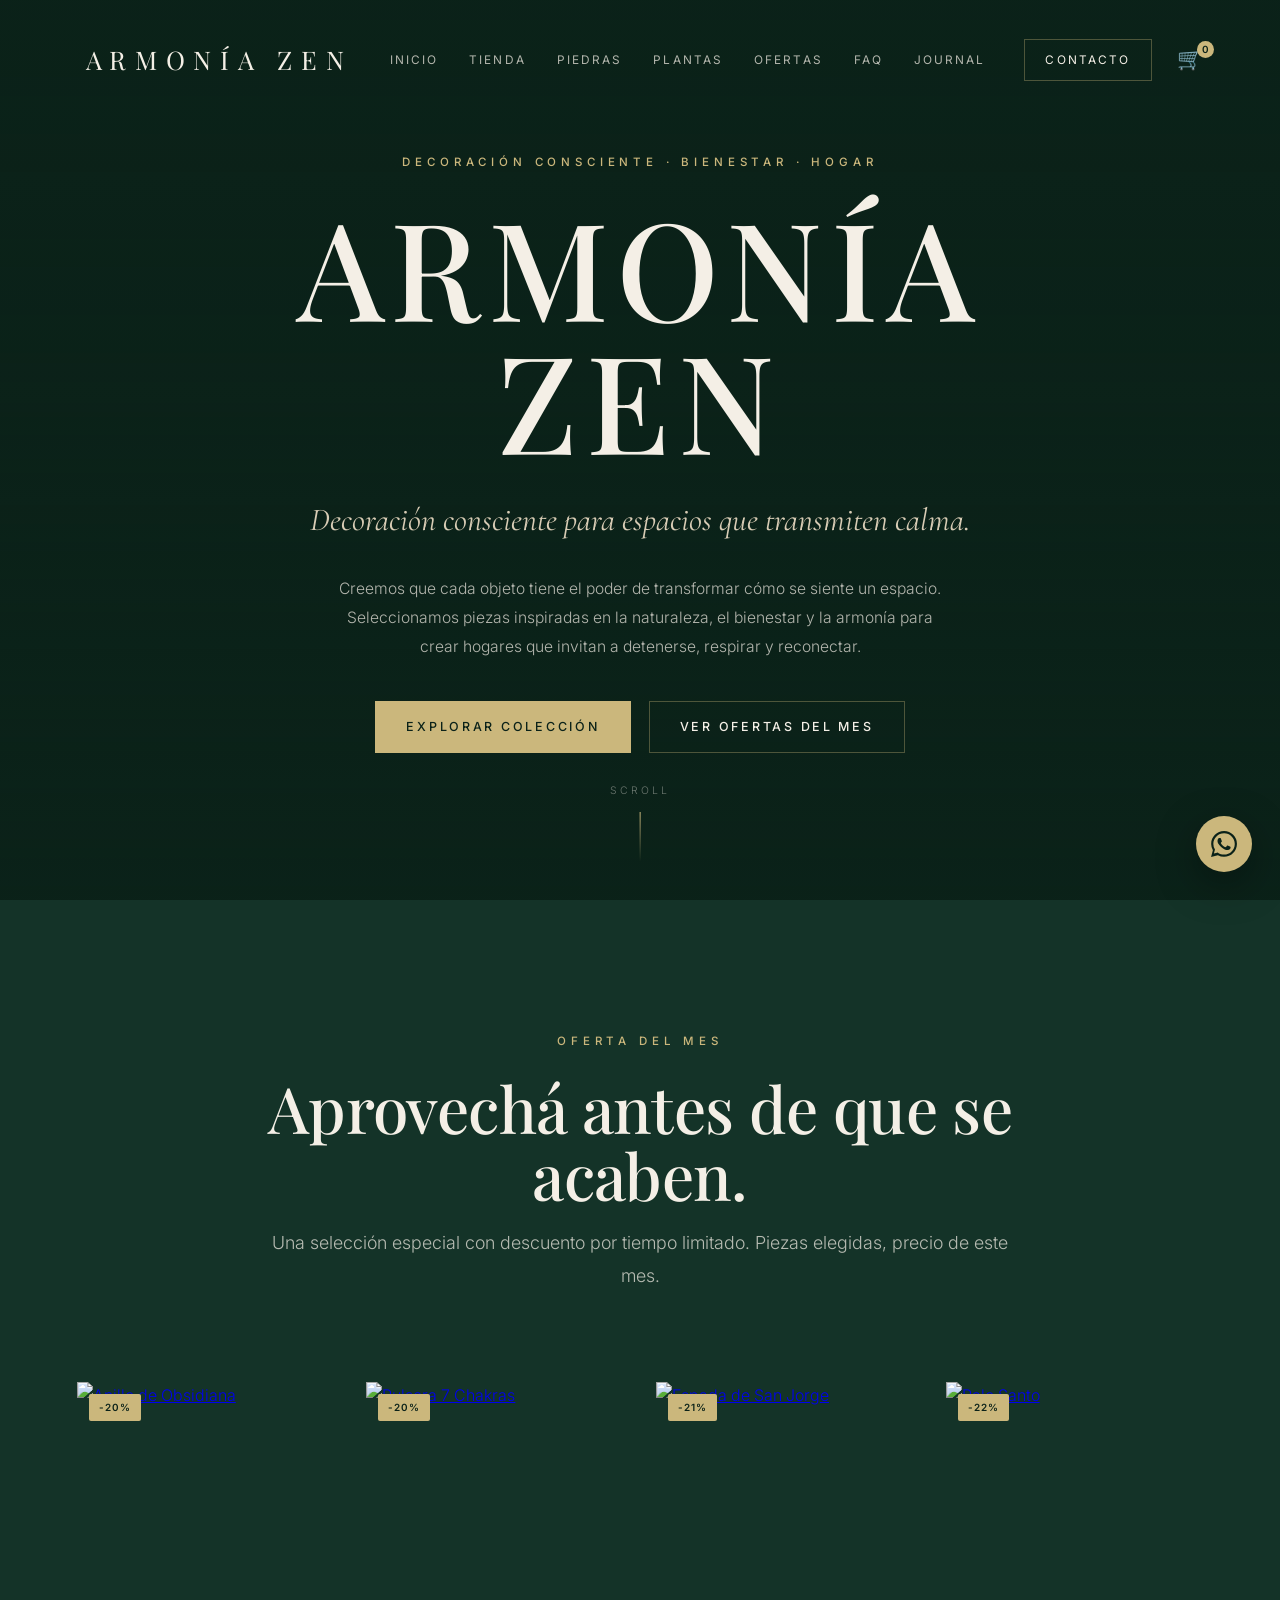
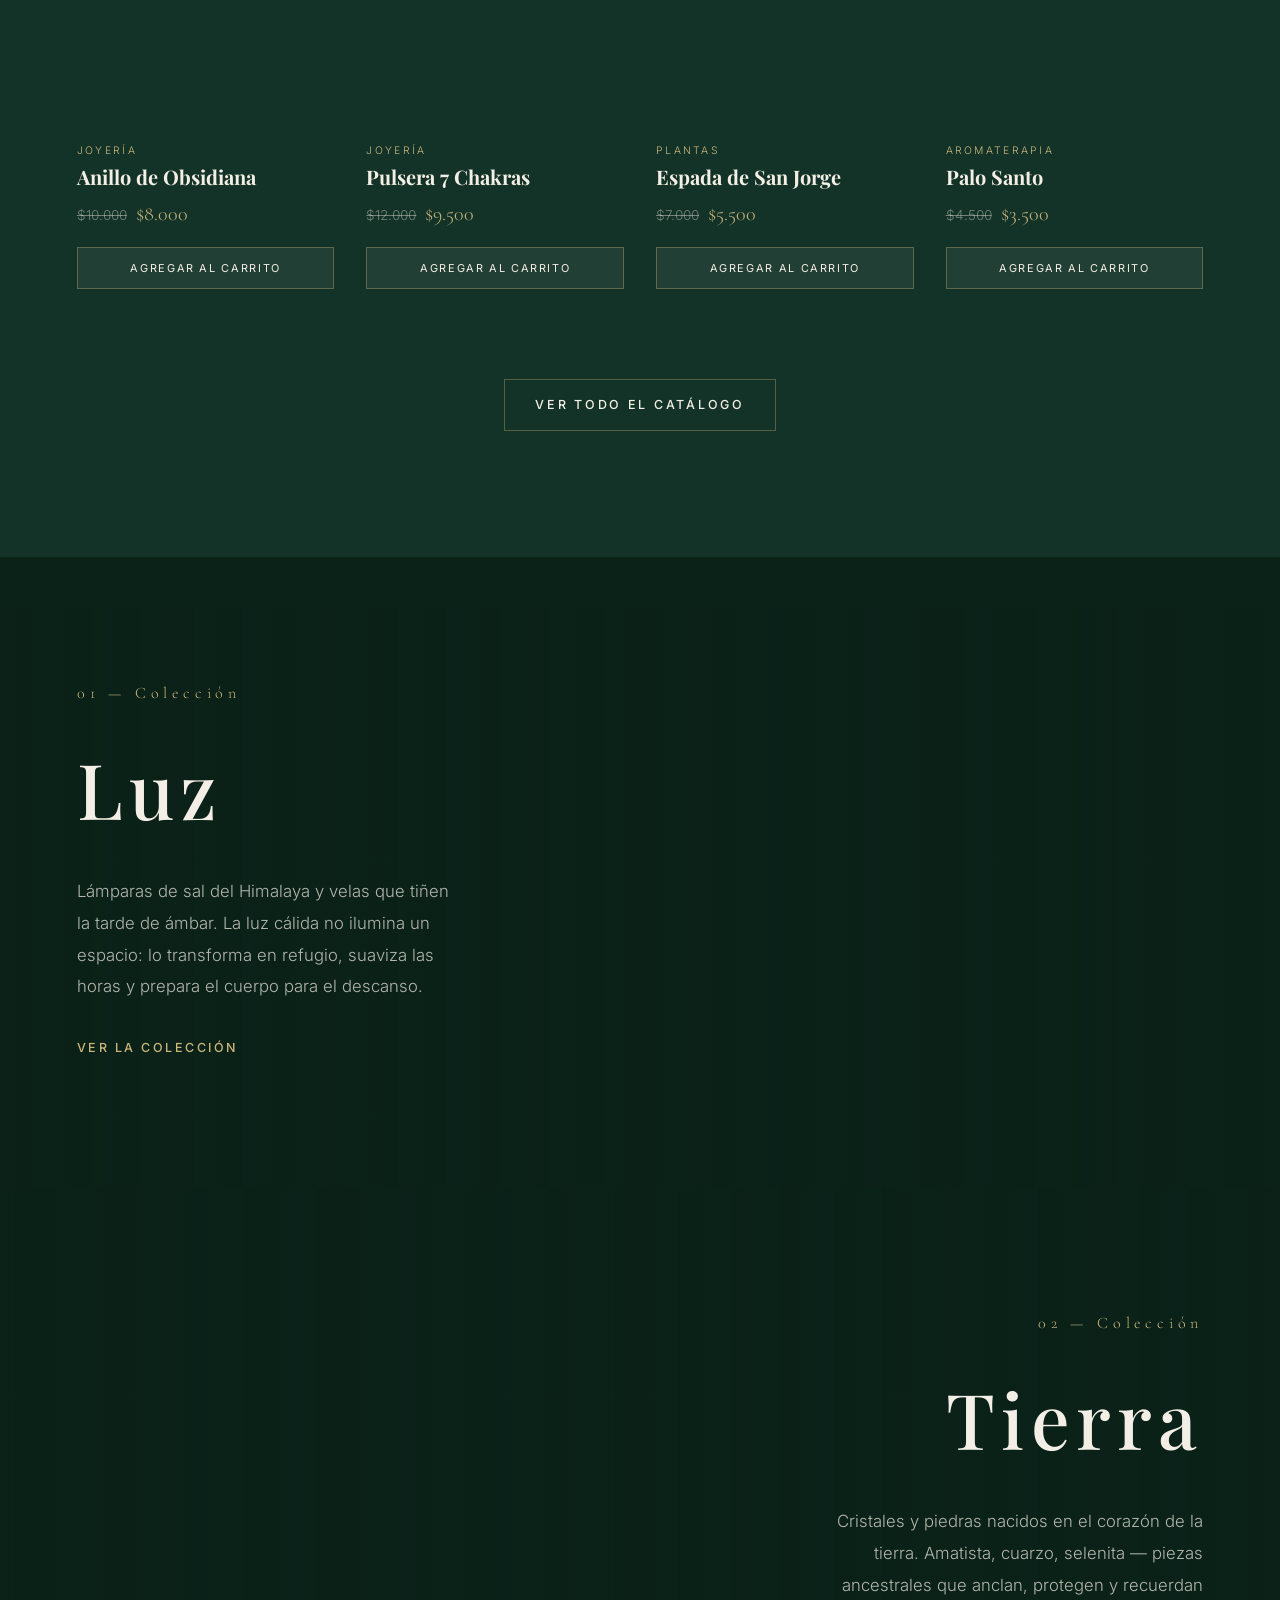
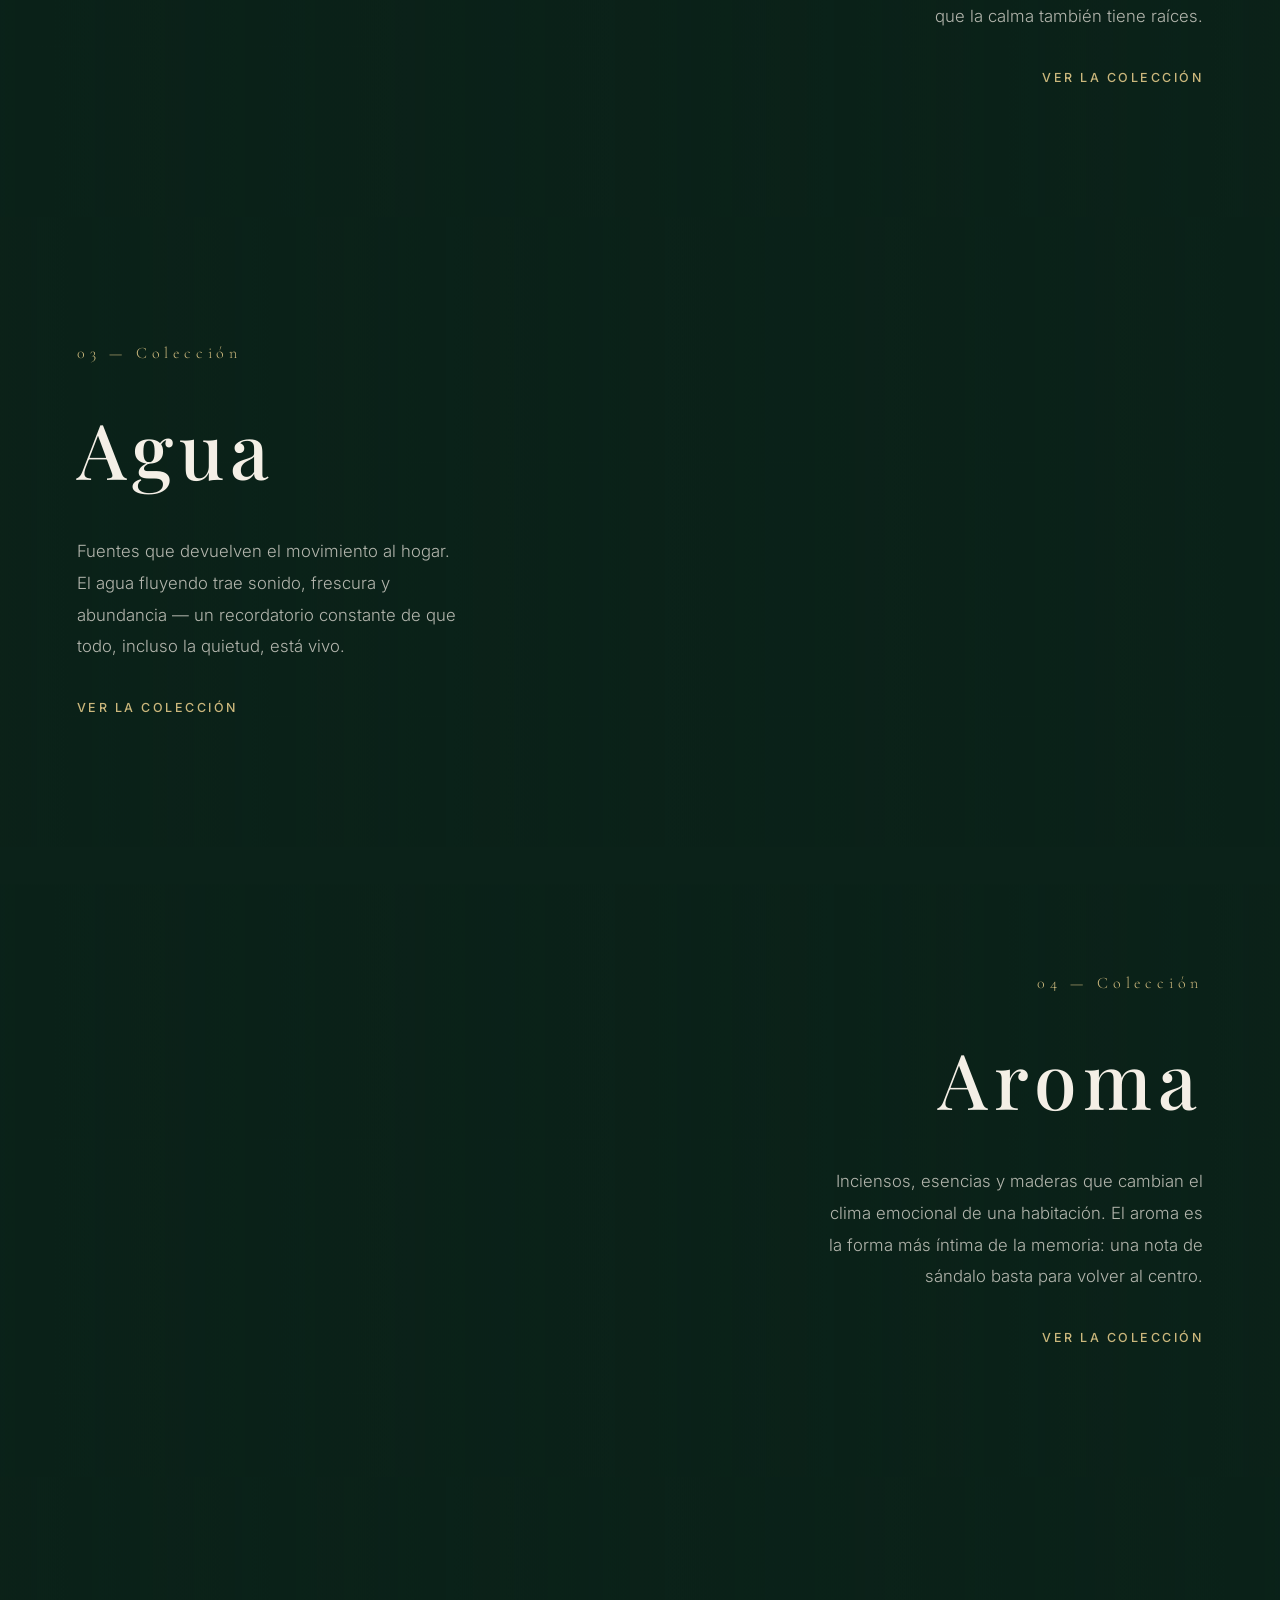
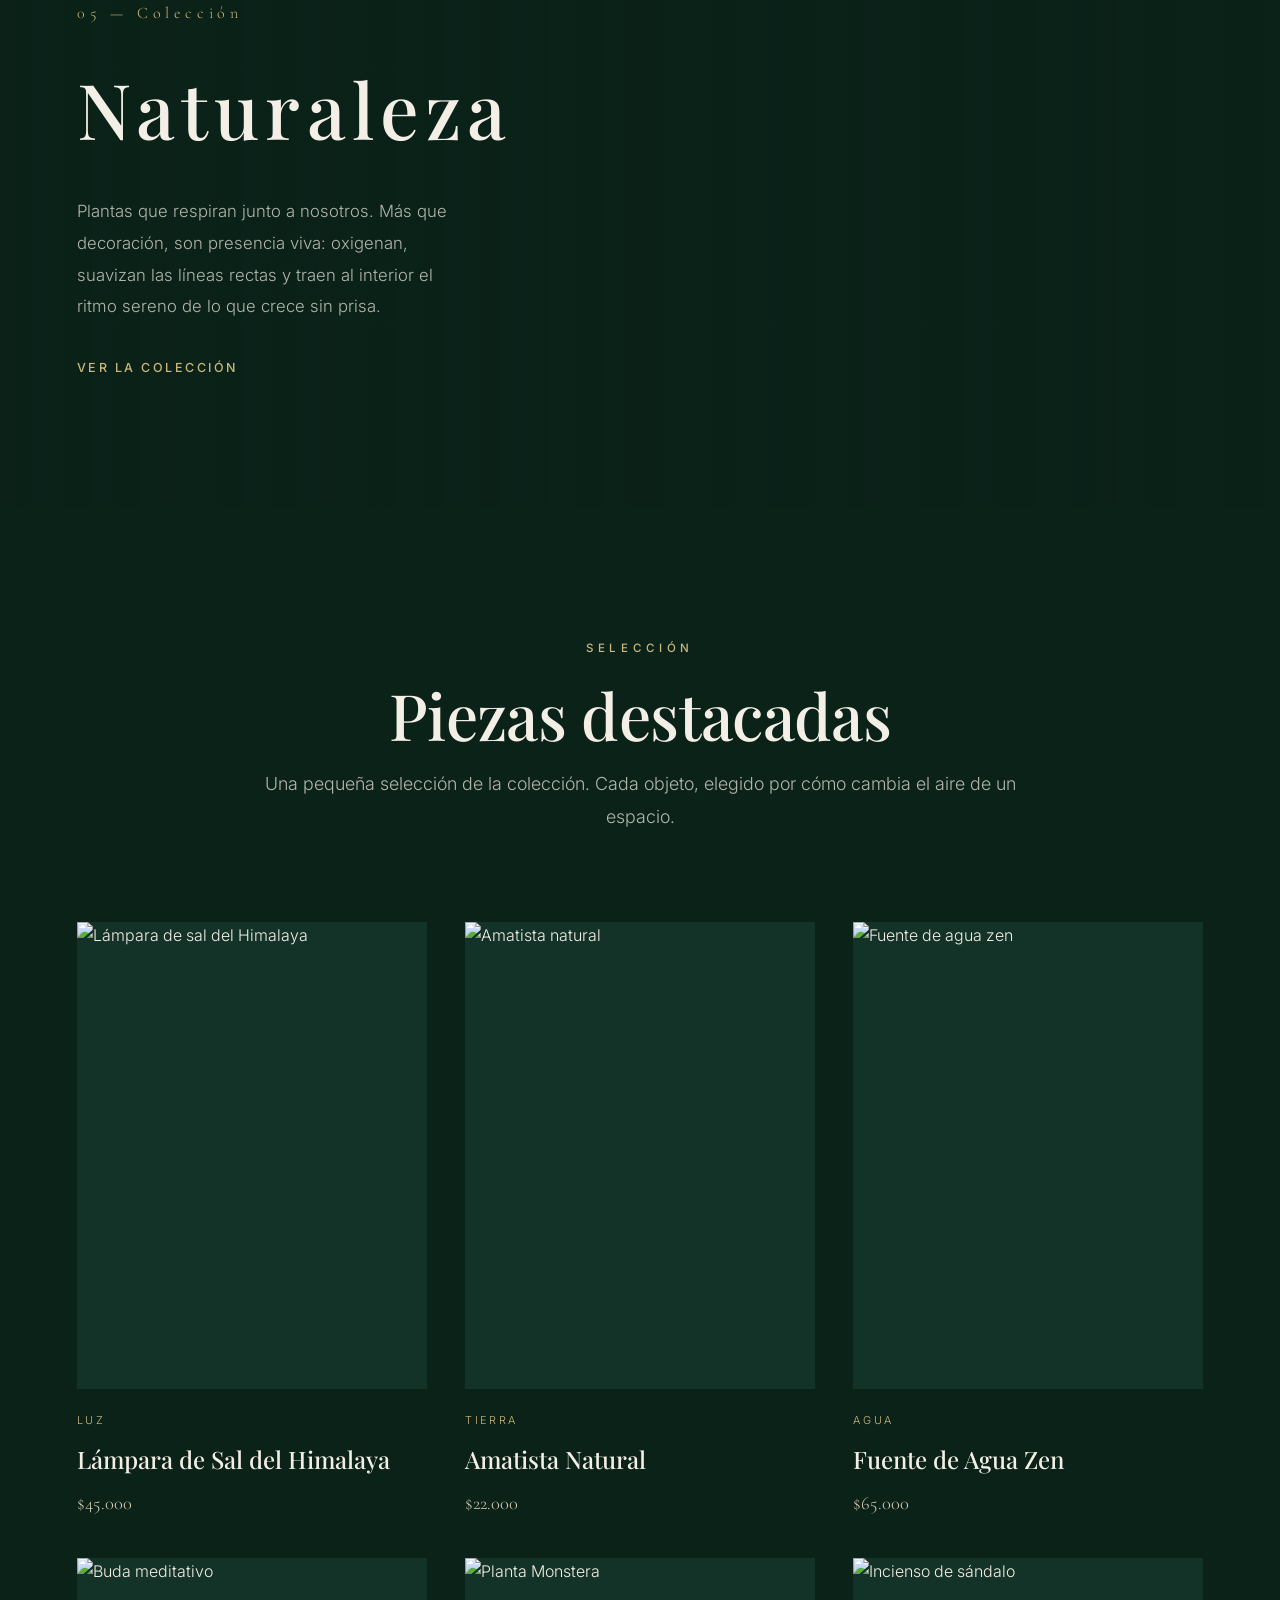
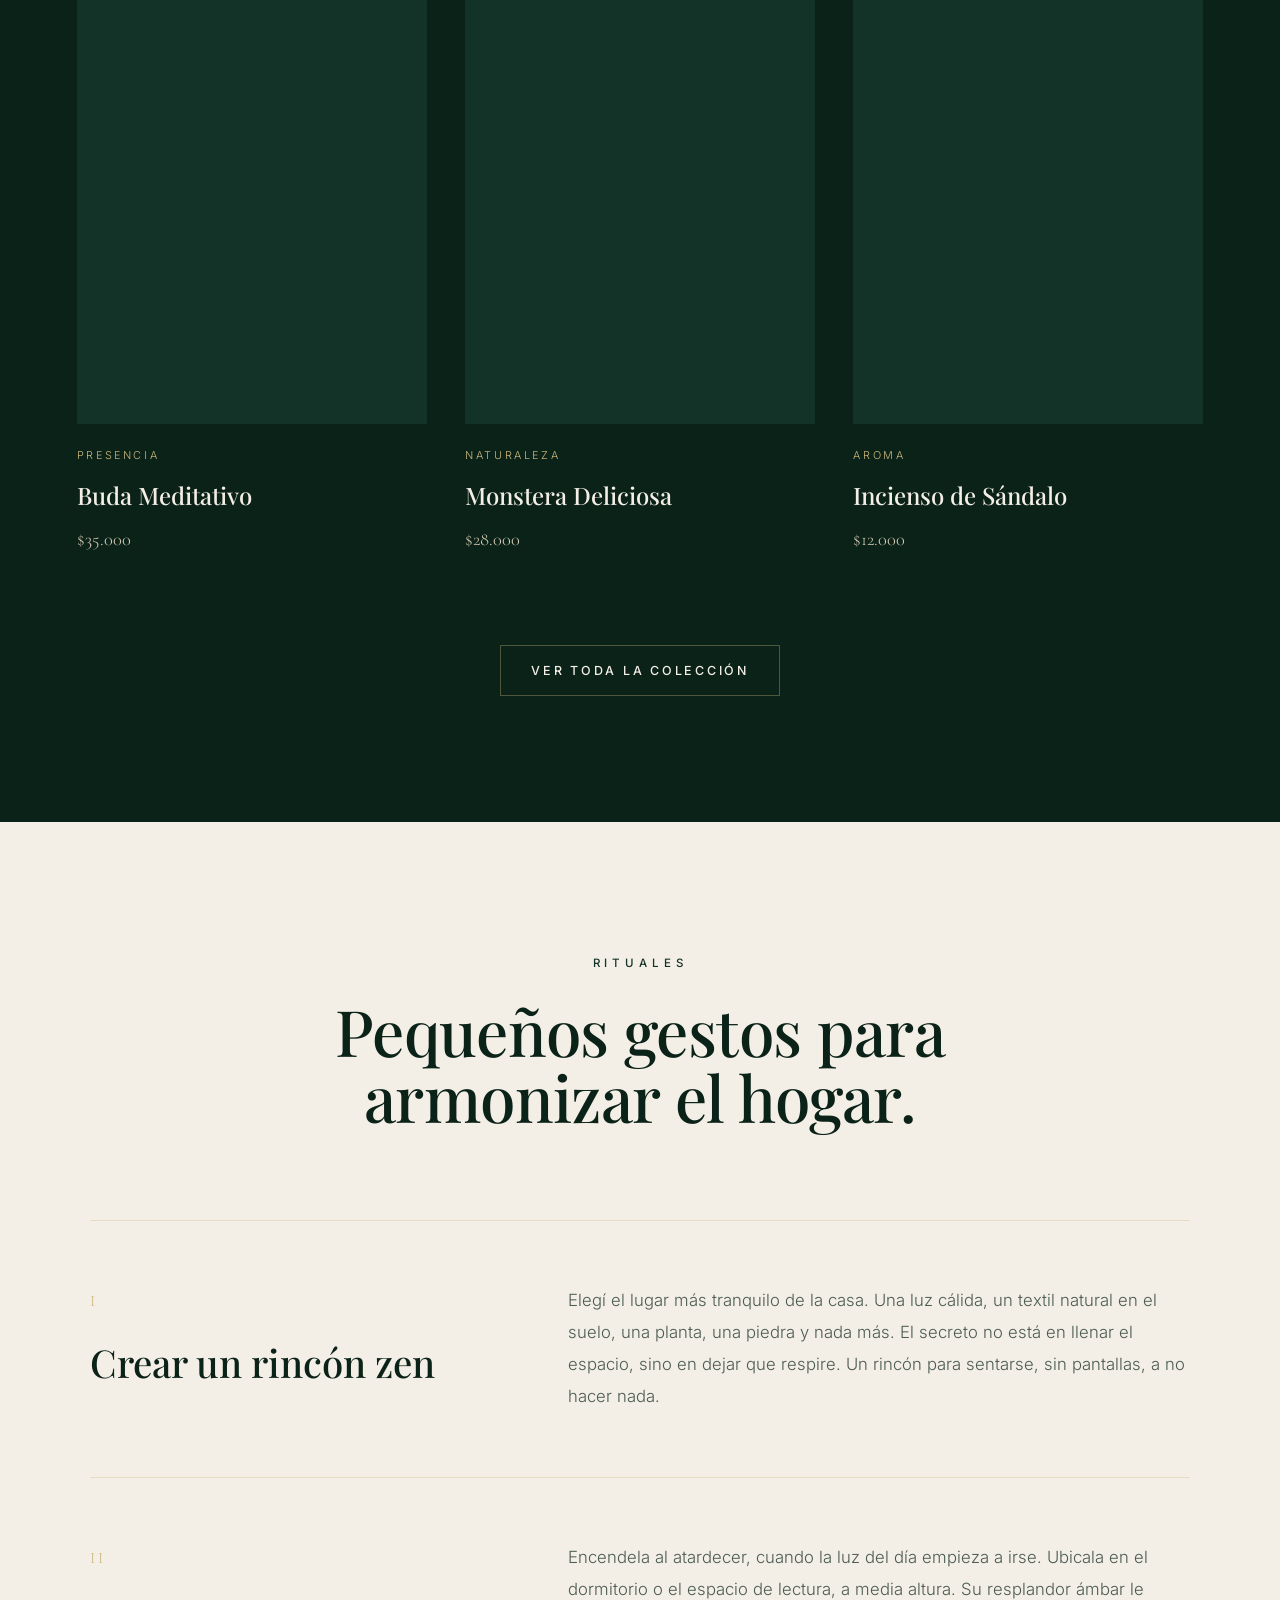
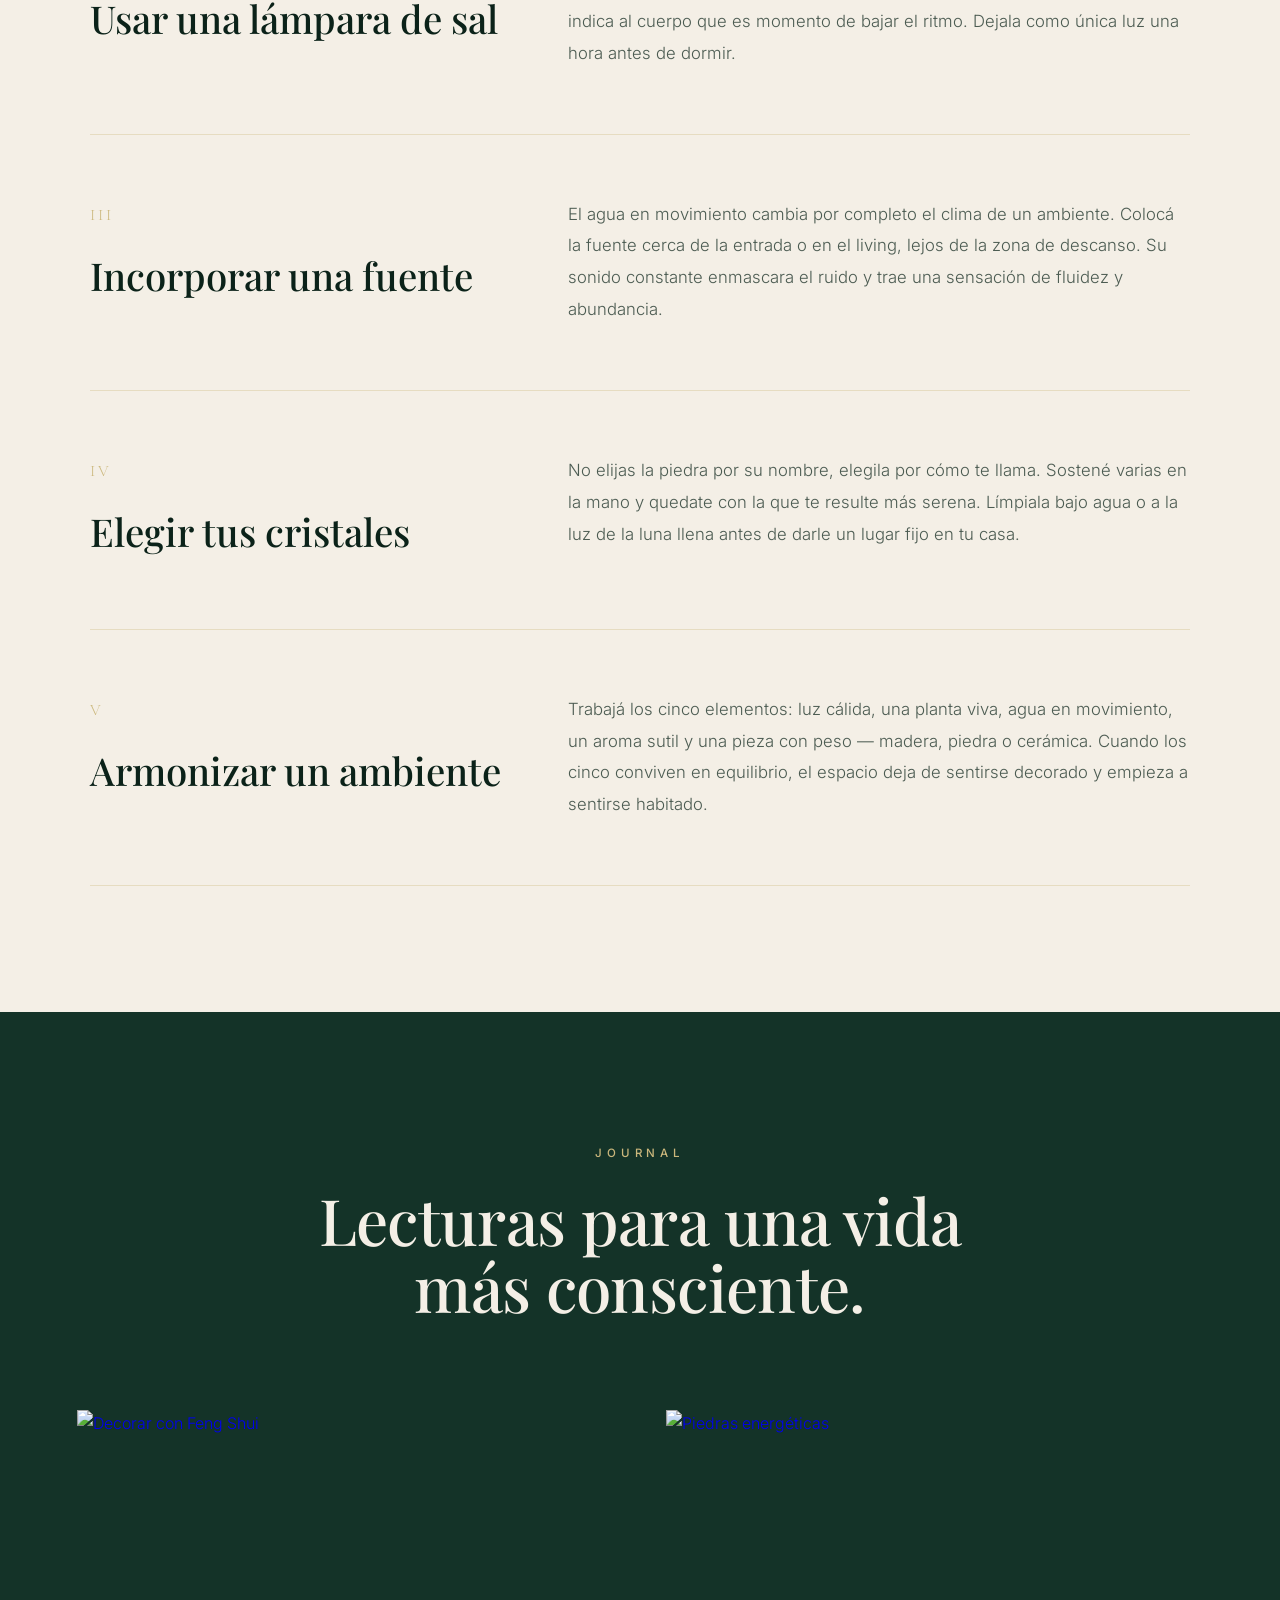
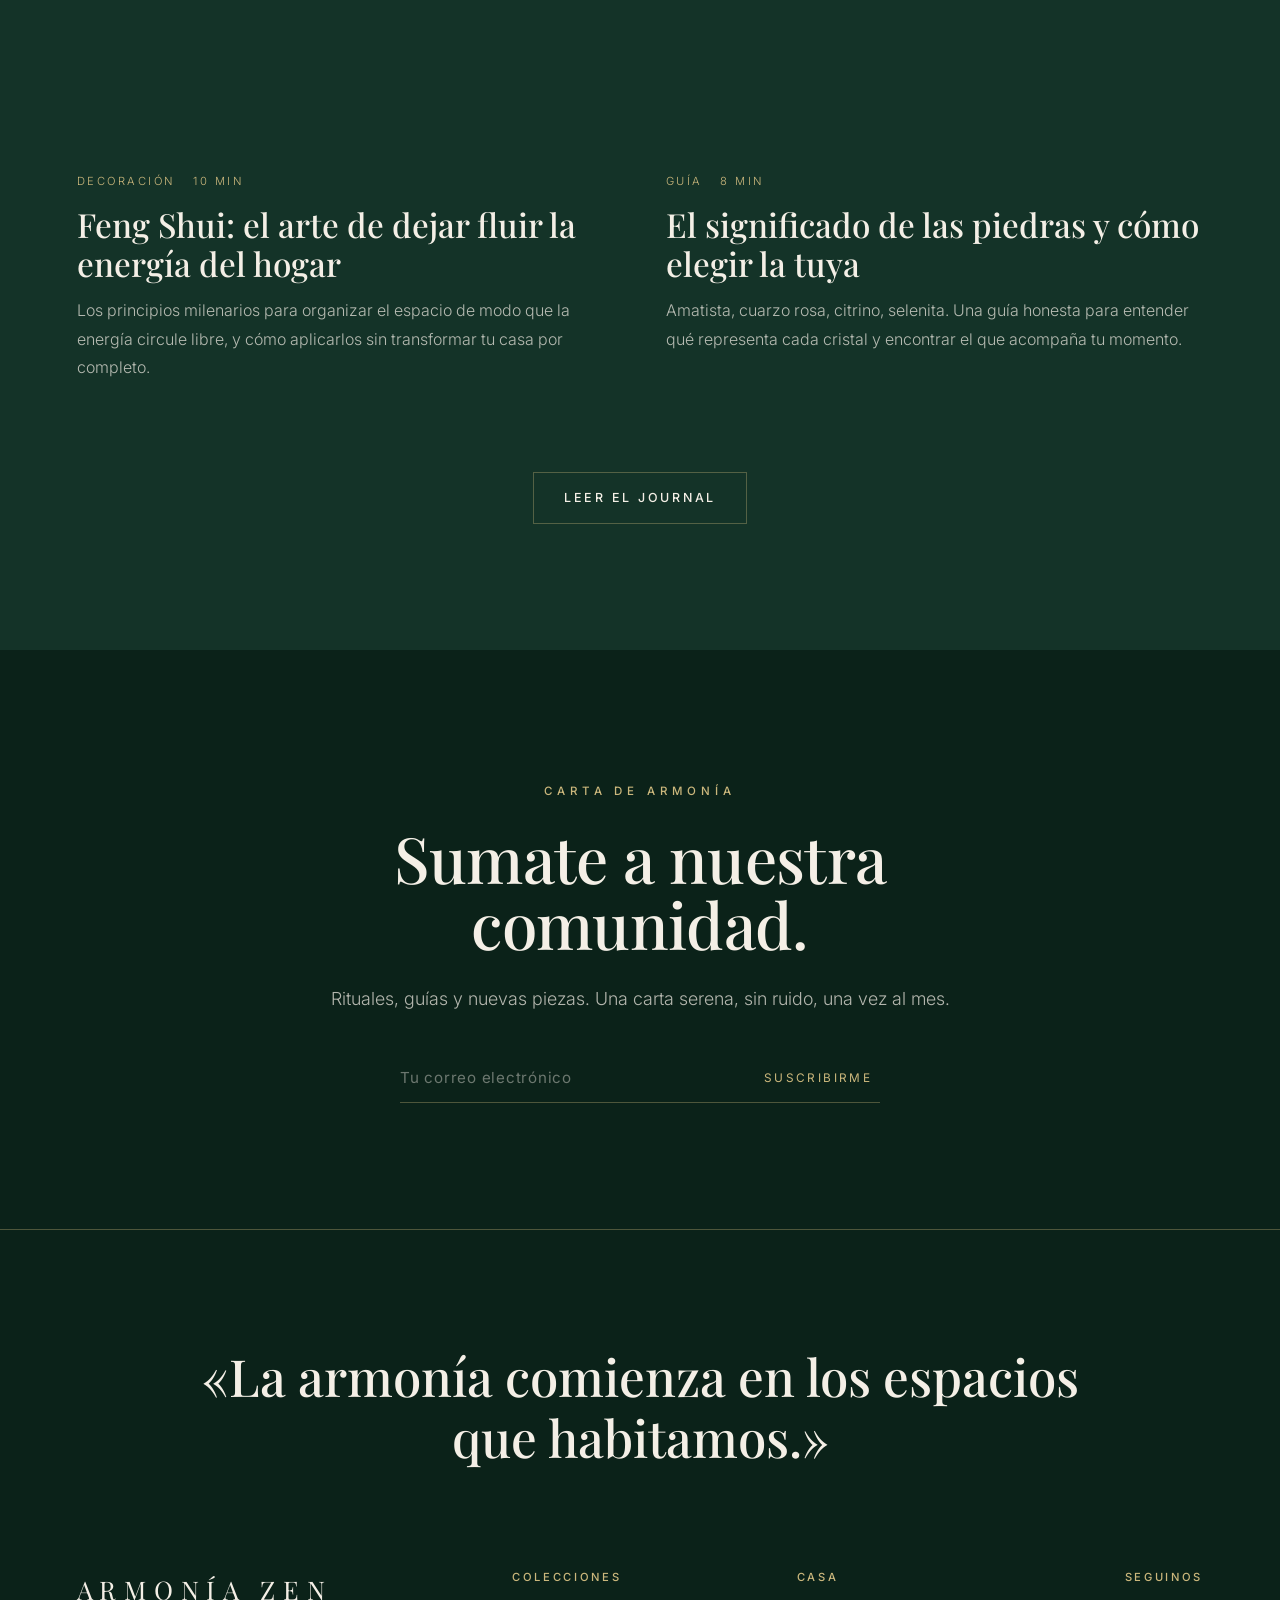
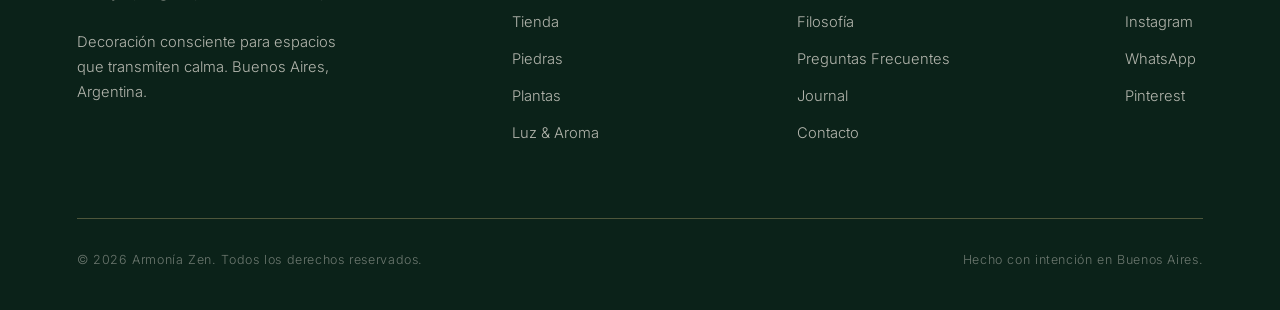
==== commit 9be0702f: "Optimizar sitio para venta: corregir bugs visuales, agregar ofertas y FAQ - Arreglar el toast de not" ====
--- a/index.html
+++ b/index.html
@@ -21,31 +21,33 @@
     <!-- HEADER -->
     <header class="site-header" id="header">
         <a href="index.html" class="brand">ARMONÍA ZEN</a>
-        <nav class="nav">
-            <a href="index.html">Inicio</a>
-            <a href="#esencia">Esencia</a>
-            <a href="#colecciones">Colecciones</a>
-            <a href="#espacios">Espacios</a>
-            <a href="catalogo.html">Tienda</a>
-            <a href="blog.html">Journal</a>
-            <a href="nosotros.html">Filosofía</a>
-            <button class="cart-trigger" id="cart-trigger">Carrito<sup id="cart-count">0</sup></button>
-            <a href="contacto.html" class="nav__cta">Contacto</a>
-        </nav>
-        <button class="menu-toggle" id="menu-toggle" aria-label="Menú">
-            <span></span><span></span><span></span>
-        </button>
+        <div class="header-right">
+            <nav class="nav">
+                <a href="index.html">Inicio</a>
+                <a href="catalogo.html">Tienda</a>
+                <a href="piedras.html">Piedras</a>
+                <a href="plantas.html">Plantas</a>
+                <a href="#ofertas">Ofertas</a>
+                <a href="preguntas-frecuentes.html">FAQ</a>
+                <a href="blog.html">Journal</a>
+                <a href="contacto.html" class="nav__cta">Contacto</a>
+            </nav>
+            <button class="cart-trigger" id="cart-trigger" aria-label="Ver carrito">🛒<span class="cart-badge" id="cart-count">0</span></button>
+            <button class="menu-toggle" id="menu-toggle" aria-label="Menú">
+                <span></span><span></span><span></span>
+            </button>
+        </div>
     </header>
 
     <!-- MOBILE NAV -->
     <nav class="mobile-nav" id="mobile-nav">
         <a href="index.html">Inicio</a>
-        <a href="#esencia">Esencia</a>
-        <a href="#colecciones">Colecciones</a>
-        <a href="#espacios">Espacios</a>
         <a href="catalogo.html">Tienda</a>
+        <a href="piedras.html">Piedras</a>
+        <a href="plantas.html">Plantas</a>
+        <a href="#ofertas">Ofertas</a>
+        <a href="preguntas-frecuentes.html">Preguntas Frecuentes</a>
         <a href="blog.html">Journal</a>
-        <a href="nosotros.html">Filosofía</a>
         <a href="contacto.html">Contacto</a>
     </nav>
 
@@ -59,7 +61,7 @@
             <p class="hero__text">Creemos que cada objeto tiene el poder de transformar cómo se siente un espacio. Seleccionamos piezas inspiradas en la naturaleza, el bienestar y la armonía para crear hogares que invitan a detenerse, respirar y reconectar.</p>
             <div class="hero__actions">
                 <a href="catalogo.html" class="btn btn--solid">Explorar Colección</a>
-                <a href="#esencia" class="btn">Descubrir Nuestra Filosofía</a>
+                <a href="#ofertas" class="btn">Ver Ofertas del Mes</a>
             </div>
         </div>
         <div class="hero__scroll">
@@ -68,28 +70,72 @@
         </div>
     </section>
 
-    <!-- ESENCIA -->
-    <section class="section section--moss" id="esencia">
-        <div class="split">
-            <div class="split__media reveal">
-                <img src="https://images.unsplash.com/photo-1650208532541-572697b3dd40?w=1100&q=80&auto=format&fit=crop" alt="Interior zen con vegetación y luz cálida">
-                <div class="split__tag">
-                    <strong>2019</strong>
-                    <span>Desde Buenos Aires</span>
-                </div>
-            </div>
-            <div class="split__body reveal" data-delay="1">
-                <span class="eyebrow">Nuestra esencia</span>
-                <h2 class="display">El arte de crear espacios con intención.</h2>
-                <div class="text-block lead">
-                    <p>Armonía Zen nació de una certeza simple: el lugar donde vivimos moldea, en silencio, cómo nos sentimos. Una habitación puede tensar o puede sostener. Puede acelerar o puede invitar a la pausa. Quisimos crear una marca para quienes eligen lo segundo.</p>
-                    <p>Decorar conscientemente no es acumular objetos bonitos. Es elegir cada pieza por la energía que aporta — la calidez de una lámpara de sal al atardecer, el murmullo de una fuente, la presencia serena de una planta, el peso honesto de una piedra entre las manos.</p>
-                    <p>Trabajamos en la frontera entre el diseño y el bienestar: piezas seleccionadas por su belleza, sí, pero sobre todo por cómo transforman el estado de quien habita el espacio. Porque un hogar en armonía no se mira. Se respira.</p>
-                </div>
-                <div style="margin-top:36px;">
-                    <a href="nosotros.html" class="link-underline">Conocer nuestra filosofía</a>
-                </div>
-            </div>
+    <!-- OFERTAS DEL MES -->
+    <section class="section section--moss" id="ofertas">
+        <div class="section-head reveal">
+            <span class="eyebrow">Oferta del mes</span>
+            <h2 class="display">Aprovechá antes de que se acaben.</h2>
+            <p class="lead" style="margin-top:18px;">Una selección especial con descuento por tiempo limitado. Piezas elegidas, precio de este mes.</p>
+        </div>
+        <div class="offer-grid">
+            <article class="offer-card reveal">
+                <a href="producto.html?id=anillo-obsidiana" class="offer-card__media">
+                    <img src="https://images.unsplash.com/photo-1609216970378-ce61cd74a187?w=700&q=80&auto=format&fit=crop" alt="Anillo de Obsidiana">
+                    <span class="offer-card__ribbon">-20%</span>
+                </a>
+                <span class="offer-card__cat">Joyería</span>
+                <h3 class="offer-card__name">Anillo de Obsidiana</h3>
+                <div class="offer-card__price">
+                    <span class="offer-card__price-orig">$10.000</span>
+                    <span class="offer-card__price-now">$8.000</span>
+                </div>
+                <button class="offer-card__add" onclick="addToCart('Anillo de Obsidiana', 8000)">Agregar al carrito</button>
+            </article>
+
+            <article class="offer-card reveal" data-delay="1">
+                <a href="producto.html?id=pulsera-7-chakras" class="offer-card__media">
+                    <img src="https://images.unsplash.com/photo-1609216970378-ce61cd74a187?w=700&q=80&auto=format&fit=crop" alt="Pulsera 7 Chakras">
+                    <span class="offer-card__ribbon">-20%</span>
+                </a>
+                <span class="offer-card__cat">Joyería</span>
+                <h3 class="offer-card__name">Pulsera 7 Chakras</h3>
+                <div class="offer-card__price">
+                    <span class="offer-card__price-orig">$12.000</span>
+                    <span class="offer-card__price-now">$9.500</span>
+                </div>
+                <button class="offer-card__add" onclick="addToCart('Pulsera 7 Chakras', 9500)">Agregar al carrito</button>
+            </article>
+
+            <article class="offer-card reveal" data-delay="2">
+                <a href="producto.html?id=espada-san-jorge" class="offer-card__media">
+                    <img src="https://images.unsplash.com/photo-1764422097784-0eaa2340d0e1?w=700&q=80&auto=format&fit=crop" alt="Espada de San Jorge">
+                    <span class="offer-card__ribbon">-21%</span>
+                </a>
+                <span class="offer-card__cat">Plantas</span>
+                <h3 class="offer-card__name">Espada de San Jorge</h3>
+                <div class="offer-card__price">
+                    <span class="offer-card__price-orig">$7.000</span>
+                    <span class="offer-card__price-now">$5.500</span>
+                </div>
+                <button class="offer-card__add" onclick="addToCart('Espada de San Jorge', 5500)">Agregar al carrito</button>
+            </article>
+
+            <article class="offer-card reveal" data-delay="1">
+                <a href="producto.html?id=palo-santo" class="offer-card__media">
+                    <img src="https://images.unsplash.com/photo-1639390167093-9c62311fe84d?w=700&q=80&auto=format&fit=crop" alt="Palo Santo">
+                    <span class="offer-card__ribbon">-22%</span>
+                </a>
+                <span class="offer-card__cat">Aromaterapia</span>
+                <h3 class="offer-card__name">Palo Santo</h3>
+                <div class="offer-card__price">
+                    <span class="offer-card__price-orig">$4.500</span>
+                    <span class="offer-card__price-now">$3.500</span>
+                </div>
+                <button class="offer-card__add" onclick="addToCart('Palo Santo', 3500)">Agregar al carrito</button>
+            </article>
+        </div>
+        <div style="text-align:center; margin-top:clamp(50px,7vw,90px);" class="reveal">
+            <a href="catalogo.html" class="btn">Ver todo el catálogo</a>
         </div>
     </section>
 
@@ -142,32 +188,6 @@
                 <h3 class="band__title">Naturaleza</h3>
                 <p class="band__text">Plantas que respiran junto a nosotros. Más que decoración, son presencia viva: oxigenan, suavizan las líneas rectas y traen al interior el ritmo sereno de lo que crece sin prisa.</p>
                 <a href="plantas.html" class="link-underline">Ver la colección</a>
-            </div>
-        </div>
-    </section>
-
-    <!-- ESPACIOS ZEN — galería -->
-    <section class="section section--moss" id="espacios">
-        <div class="section-head reveal">
-            <span class="eyebrow">Espacios Armonía</span>
-            <h2 class="display">Ambientes pensados para habitar en calma.</h2>
-        </div>
-        <div class="spaces-grid">
-            <div class="space space--tall reveal">
-                <img src="https://images.unsplash.com/photo-1568990416308-c998af4cf9ee?w=900&q=80&auto=format&fit=crop" alt="Rincón de lectura">
-                <span class="space__label">Rincón de lectura · luz de la mañana</span>
-            </div>
-            <div class="space space--wide reveal" data-delay="1">
-                <img src="https://images.unsplash.com/photo-1600210491305-7396500b5b31?w=1400&q=80&auto=format&fit=crop" alt="Dormitorio sereno">
-                <span class="space__label">Dormitorio sereno</span>
-            </div>
-            <div class="space space--half reveal" data-delay="2">
-                <img src="https://images.unsplash.com/photo-1551215110-b4e2522d9b74?w=900&q=80&auto=format&fit=crop" alt="Living con vegetación">
-                <span class="space__label">Living con vegetación</span>
-            </div>
-            <div class="space space--full reveal">
-                <img src="https://images.unsplash.com/photo-1619166855707-bba87a7772a2?w=1800&q=80&auto=format&fit=crop" alt="Espacio de meditación">
-                <span class="space__label">Espacio de meditación</span>
             </div>
         </div>
     </section>
@@ -362,6 +382,7 @@
             <div class="footer-col">
                 <h4>Casa</h4>
                 <a href="nosotros.html">Filosofía</a>
+                <a href="preguntas-frecuentes.html">Preguntas Frecuentes</a>
                 <a href="blog.html">Journal</a>
                 <a href="contacto.html">Contacto</a>
             </div>
--- a/css/armonia.css
+++ b/css/armonia.css
@@ -226,6 +226,12 @@
 }
 
 .site-header.scrolled .brand { font-size: clamp(1.05rem, 1.6vw, 1.3rem); }
+
+.header-right {
+    display: flex;
+    align-items: center;
+    gap: clamp(18px, 2vw, 32px);
+}
 
 .nav {
     display: flex;
@@ -656,6 +662,48 @@
     color: var(--beige);
 }
 
+/* Ofertas del mes ------------------------------------------------------------ */
+
+.offer-grid {
+    display: grid;
+    grid-template-columns: repeat(4, 1fr);
+    gap: clamp(20px, 2.5vw, 32px);
+    max-width: 1480px;
+    margin: 0 auto;
+}
+.offer-card { position: relative; display: flex; flex-direction: column; }
+.offer-card__media {
+    position: relative;
+    overflow: hidden;
+    aspect-ratio: 3/4;
+    margin-bottom: 16px;
+    background: var(--moss);
+}
+.offer-card__media img { width: 100%; height: 100%; object-fit: cover; transition: transform 1.2s var(--ease); }
+.offer-card:hover .offer-card__media img { transform: scale(1.06); }
+.offer-card__ribbon {
+    position: absolute; top: 12px; left: 12px;
+    background: var(--gold); color: var(--forest);
+    font-family: var(--sans); font-size: 0.62rem; font-weight: 600;
+    letter-spacing: 0.1em; text-transform: uppercase;
+    padding: 5px 10px; border-radius: 2px;
+}
+.offer-card__cat { font-size: 0.65rem; letter-spacing: 0.22em; text-transform: uppercase; color: var(--gold); margin-bottom: 6px; display: block; }
+.offer-card__name { font-family: var(--display); font-size: 1.25rem; color: var(--ivory); margin-bottom: 8px; line-height: 1.2; }
+.offer-card__price { display: flex; align-items: baseline; gap: 9px; margin-bottom: 16px; }
+.offer-card__price-orig { font-size: 0.85rem; color: var(--ivory-faint); text-decoration: line-through; }
+.offer-card__price-now { font-family: var(--serif); font-size: 1.25rem; color: var(--gold); }
+.offer-card__add {
+    display: flex; align-items: center; justify-content: center; gap: 8px;
+    width: 100%; background: rgba(255,255,255,0.06); border: 1px solid var(--gold-line);
+    color: var(--ivory); font-family: var(--sans); font-size: 0.68rem; letter-spacing: 0.15em; text-transform: uppercase;
+    padding: 13px; cursor: pointer; margin-top: auto;
+    transition: background 0.35s var(--ease), color 0.35s var(--ease), border-color 0.35s var(--ease);
+}
+.offer-card__add:hover { background: var(--gold); color: var(--forest); border-color: var(--gold); }
+@media (max-width: 1024px) { .offer-grid { grid-template-columns: repeat(2, 1fr); } }
+@media (max-width: 480px) { .offer-grid { grid-template-columns: 1fr; } }
+
 /* Rituales — revista -------------------------------------------------------- */
 
 .rituals {
@@ -892,20 +940,37 @@
 .cart-overlay.open { opacity: 1; visibility: visible; }
 
 .cart-trigger {
+    display: flex;
+    align-items: center;
     background: none;
     border: none;
     cursor: pointer;
     color: var(--ivory);
+    font-size: 1.3rem;
+    line-height: 1;
+    position: relative;
+    z-index: 110;
+    transition: transform 0.35s var(--ease);
+}
+.cart-trigger:hover { transform: translateY(-2px); }
+.cart-badge {
+    position: absolute;
+    top: -8px;
+    right: -11px;
+    min-width: 17px;
+    height: 17px;
+    padding: 0 4px;
+    border-radius: 999px;
+    background: var(--gold);
+    color: var(--forest);
     font-family: var(--sans);
-    font-size: 0.74rem;
-    letter-spacing: 0.18em;
-    text-transform: uppercase;
-    position: relative;
-}
-.cart-trigger sup {
-    color: var(--gold);
-    font-size: 0.7rem;
-    margin-left: 2px;
+    font-size: 0.62rem;
+    font-weight: 600;
+    letter-spacing: 0;
+    display: flex;
+    align-items: center;
+    justify-content: center;
+    line-height: 1;
 }
 
 /* WhatsApp flotante --------------------------------------------------------- */
@@ -933,17 +998,24 @@
 .toast {
     position: fixed;
     bottom: 40px; left: 50%;
-    transform: translateX(-50%) translateY(120%);
+    transform: translateX(-50%) translateY(20px);
+    opacity: 0;
+    visibility: hidden;
     background: var(--ivory);
     color: var(--forest);
     padding: 16px 32px;
     z-index: 300;
     font-size: 0.85rem;
     letter-spacing: 0.05em;
-    transition: transform 0.6s var(--ease);
+    transition: transform 0.6s var(--ease), opacity 0.6s var(--ease), visibility 0s linear 0.6s;
     box-shadow: 0 12px 40px rgba(0,0,0,0.3);
 }
-.toast.show { transform: translateX(-50%) translateY(0); }
+.toast.show {
+    transform: translateX(-50%) translateY(0);
+    opacity: 1;
+    visibility: visible;
+    transition: transform 0.6s var(--ease), opacity 0.6s var(--ease), visibility 0s linear 0s;
+}
 
 /* ==========================================================================
    SCROLL REVEAL
@@ -1245,3 +1317,1770 @@
     .shop-bar { flex-direction: column; align-items: flex-start; }
     .shop-search { width: 100%; }
 }
+
+/* ==========================================================================
+   CATÁLOGO PREMIUM v2
+   ========================================================================== */
+
+:root {
+    --sand:       #143328;
+    --sage:       #7E9278;
+    --sage-dark:  #F4EFE6;
+    --warm-white: #0B2219;
+    --warm-gold:  #CBB77C;
+    --sage-line:  rgba(244,239,230,0.15);
+    --sage-faint: rgba(244,239,230,0.65);
+}
+
+/* Wrapper que cambia el fondo a claro */
+.catalog-body {
+    background: var(--warm-white);
+    color: var(--sage-dark);
+}
+
+/* ---- Barra de filtros ---- */
+.cat-bar {
+    position: sticky;
+    top: 60px;
+    z-index: 40;
+    background: var(--warm-white);
+    border-bottom: 1px solid var(--sage-line);
+    box-shadow: 0 4px 30px rgba(0,0,0,0.2);
+}
+
+.cat-bar__row {
+    padding: 0 var(--gutter);
+    display: flex;
+    align-items: stretch;
+    overflow-x: auto;
+    scrollbar-width: none;
+    border-bottom: 1px solid var(--sage-line);
+}
+.cat-bar__row::-webkit-scrollbar { display: none; }
+
+.cat-tab {
+    font-family: var(--sans);
+    font-size: 0.69rem;
+    letter-spacing: 0.15em;
+    text-transform: uppercase;
+    color: var(--sage-faint);
+    background: none;
+    border: none;
+    cursor: pointer;
+    padding: 18px 22px;
+    position: relative;
+    white-space: nowrap;
+    transition: color 0.35s var(--ease);
+    flex-shrink: 0;
+}
+.cat-tab::after {
+    content: '';
+    position: absolute;
+    bottom: -1px; left: 0; right: 0;
+    height: 2px;
+    background: var(--sage-dark);
+    transform: scaleX(0);
+    transition: transform 0.4s var(--ease);
+}
+.cat-tab:hover { color: var(--sage-dark); }
+.cat-tab.active { color: var(--sage-dark); font-weight: 500; }
+.cat-tab.active::after { transform: scaleX(1); }
+
+.cat-bar__sub {
+    padding: 10px var(--gutter);
+    display: flex;
+    gap: 8px;
+    flex-wrap: wrap;
+    min-height: 48px;
+    align-items: center;
+}
+
+.sub-pill {
+    font-family: var(--sans);
+    font-size: 0.67rem;
+    letter-spacing: 0.11em;
+    text-transform: uppercase;
+    color: var(--sage-faint);
+    background: none;
+    border: 1px solid var(--sage-line);
+    padding: 0.48em 1em;
+    cursor: pointer;
+    border-radius: 100px;
+    transition: all 0.3s var(--ease);
+    white-space: nowrap;
+}
+.sub-pill:hover { color: var(--sage-dark); border-color: var(--sage); }
+.sub-pill.active { background: var(--sage-dark); color: #fff; border-color: var(--sage-dark); }
+
+.cat-bar__tools {
+    padding: 12px var(--gutter);
+    display: flex;
+    align-items: center;
+    gap: 20px;
+    flex-wrap: wrap;
+    border-top: 1px solid var(--sage-line);
+}
+
+.cat-search {
+    background: none;
+    border: none;
+    border-bottom: 1px solid var(--sage-line);
+    color: var(--sage-dark);
+    font-family: var(--sans);
+    font-size: 0.85rem;
+    padding: 0.45em 0;
+    width: 200px;
+    transition: border-color 0.4s var(--ease);
+}
+.cat-search::placeholder { color: var(--sage-faint); }
+.cat-search:focus { outline: none; border-bottom-color: var(--sage-dark); }
+
+.cat-sort {
+    background: none;
+    border: 1px solid var(--sage-line);
+    color: var(--sage-faint);
+    font-family: var(--sans);
+    font-size: 0.69rem;
+    letter-spacing: 0.1em;
+    text-transform: uppercase;
+    padding: 0.55em 1em;
+    cursor: pointer;
+    border-radius: 2px;
+}
+.cat-sort option { background: var(--warm-white); color: var(--sage-dark); }
+
+.cat-count {
+    font-size: 0.67rem;
+    letter-spacing: 0.16em;
+    text-transform: uppercase;
+    color: var(--sage-faint);
+    margin-left: auto;
+}
+
+/* ---- Grid de productos ---- */
+.catalog-section {
+    padding: clamp(40px,6vw,80px) var(--gutter);
+    min-height: 60vh;
+}
+
+.catalog-grid {
+    display: grid;
+    grid-template-columns: repeat(4, 1fr);
+    gap: clamp(16px,2vw,30px);
+}
+
+/* ---- Tarjeta premium ---- */
+.pcard {
+    background: var(--warm-white);
+    border: 1px solid var(--sage-line);
+    transition: box-shadow 0.55s var(--ease), transform 0.55s var(--ease);
+    cursor: pointer;
+    text-decoration: none;
+    color: inherit;
+    display: flex;
+    flex-direction: column;
+}
+.pcard:hover {
+    box-shadow: 0 18px 55px rgba(0,0,0,0.3);
+    transform: translateY(-5px);
+}
+
+.pcard__img {
+    position: relative;
+    overflow: hidden;
+    aspect-ratio: 3/4;
+    background: var(--sand);
+}
+.pcard__img img {
+    width: 100%; height: 100%;
+    object-fit: cover;
+    transition: transform 1.3s var(--ease);
+    display: block;
+}
+.pcard:hover .pcard__img img { transform: scale(1.08); }
+
+/* Badges */
+.pcard__badges {
+    position: absolute;
+    top: 14px; left: 14px;
+    display: flex;
+    flex-direction: column;
+    gap: 5px;
+    z-index: 2;
+}
+.pbadge {
+    font-family: var(--sans);
+    font-size: 0.6rem;
+    letter-spacing: 0.11em;
+    text-transform: uppercase;
+    padding: 5px 10px;
+    display: inline-block;
+    border-radius: 2px;
+    backdrop-filter: blur(6px);
+    -webkit-backdrop-filter: blur(6px);
+}
+.pbadge--sale    { background: rgba(110, 75, 45, 0.85); color: #fff; border: 1px solid rgba(255,255,255,0.1); }
+.pbadge--hot     { background: rgba(47, 59, 50, 0.85); color: #fff; border: 1px solid rgba(255,255,255,0.1); }
+.pbadge--artisan { background: rgba(203, 183, 124, 0.9); color: var(--sage-dark); box-shadow: 0 2px 10px rgba(0,0,0,0.05); }
+.pbadge--natural { background: rgba(132, 145, 135, 0.85); color: #fff; border: 1px solid rgba(255,255,255,0.2); }
+.pbadge--wellness{ background: rgba(232,221,208,0.9); color: var(--sage-dark); box-shadow: 0 2px 10px rgba(0,0,0,0.05); }
+.pbadge--gift    { background: rgba(255,255,255,0.9); color: var(--sage-dark); border: 1px solid var(--sage-line); }
+
+/* Wishlist btn */
+.pcard__wish {
+    position: absolute;
+    top: 14px; right: 14px;
+    width: 34px; height: 34px;
+    background: #fff;
+    border: none;
+    border-radius: 50%;
+    cursor: pointer;
+    display: flex;
+    align-items: center;
+    justify-content: center;
+    font-size: 0.95rem;
+    color: var(--sage-faint);
+    transition: all 0.4s var(--ease);
+    box-shadow: 0 2px 10px rgba(0,0,0,0.09);
+    opacity: 0;
+    transform: scale(0.8);
+    z-index: 2;
+}
+.pcard:hover .pcard__wish,
+.pcard__wish.liked { opacity: 1; transform: scale(1); }
+.pcard__wish.liked { color: #c97b6e; }
+
+/* Overlay acción rápida */
+.pcard__overlay {
+    position: absolute;
+    inset: 0;
+    display: flex;
+    flex-direction: column;
+    justify-content: flex-end;
+    gap: 8px;
+    padding: 20px;
+    background: linear-gradient(180deg, transparent 55%, rgba(47,59,50,0.55) 100%);
+    opacity: 0;
+    transition: opacity 0.5s var(--ease);
+    z-index: 1;
+}
+.pcard:hover .pcard__overlay { opacity: 1; }
+
+.pcard__wa-quick, .pcard__qv-quick, .pcard__cart-quick {
+    width: 100%;
+    background: rgba(255,255,255,0.96);
+    color: var(--sage-dark);
+    border: none;
+    font-family: var(--sans);
+    font-size: 0.67rem;
+    letter-spacing: 0.13em;
+    text-transform: uppercase;
+    padding: 13px 16px;
+    cursor: pointer;
+    transition: background 0.3s var(--ease), color 0.3s var(--ease);
+}
+.pcard__wa-quick:hover { background: #25D366; color: #fff; }
+.pcard__qv-quick { background: rgba(47, 59, 50, 0.96); color: #fff; }
+.pcard__qv-quick:hover { background: var(--warm-gold); color: var(--sage-dark); }
+.pcard__cart-quick { background: var(--gold); color: var(--sage-dark); }
+.pcard__cart-quick:hover { background: var(--warm-gold); }
+
+/* Cuerpo de la tarjeta */
+.pcard__body {
+    padding: 20px 22px 24px;
+    flex: 1;
+    display: flex;
+    flex-direction: column;
+}
+.pcard__sub {
+    font-size: 0.63rem;
+    letter-spacing: 0.15em;
+    text-transform: uppercase;
+    color: var(--sage);
+    display: block;
+    margin-bottom: 7px;
+}
+.pcard__name {
+    font-family: var(--serif);
+    font-size: 1.22rem;
+    font-weight: 500;
+    color: var(--sage-dark);
+    margin-bottom: 7px;
+    line-height: 1.22;
+}
+.pcard__desc {
+    font-size: 0.86rem;
+    color: var(--sage-faint);
+    line-height: 1.72;
+    margin-bottom: 16px;
+    flex: 1;
+    display: -webkit-box;
+    -webkit-line-clamp: 2;
+    -webkit-box-orient: vertical;
+    overflow: hidden;
+}
+.pcard__foot {
+    display: flex;
+    align-items: baseline;
+    justify-content: space-between;
+    padding-top: 15px;
+    border-top: 1px solid var(--sage-line);
+    flex-wrap: wrap;
+    gap: 8px;
+}
+.pcard__price {
+    font-family: var(--serif);
+    font-size: 1.2rem;
+    color: var(--sage-dark);
+}
+.pcard__price-orig {
+    font-size: 0.85rem;
+    color: var(--sage-faint);
+    text-decoration: line-through;
+    margin-right: 6px;
+}
+.pcard__price-sale { color: #7a3e1e; }
+.pcard__foot-actions {
+    display: flex;
+    align-items: center;
+    gap: 14px;
+}
+.pcard__link {
+    font-family: var(--sans);
+    font-size: 0.62rem;
+    letter-spacing: 0.13em;
+    text-transform: uppercase;
+    color: var(--sage);
+    text-decoration: none;
+    position: relative;
+    padding-bottom: 3px;
+}
+.pcard__link::after {
+    content: '';
+    position: absolute;
+    left: 0; bottom: 0;
+    width: 100%; height: 1px;
+    background: var(--sage);
+    transform: scaleX(0);
+    transform-origin: right;
+    transition: transform 0.4s var(--ease);
+}
+.pcard__link:hover::after { transform: scaleX(1); transform-origin: left; }
+
+/* Botón de agregar al carrito, siempre visible (no depende del hover) */
+.pcard__add {
+    display: flex;
+    align-items: center;
+    justify-content: center;
+    flex-shrink: 0;
+    width: 34px; height: 34px;
+    border-radius: 50%;
+    border: 1px solid var(--sage-line);
+    background: #fff;
+    color: var(--sage-dark);
+    font-size: 1rem;
+    line-height: 1;
+    cursor: pointer;
+    transition: background 0.3s var(--ease), color 0.3s var(--ease), border-color 0.3s var(--ease), transform 0.3s var(--ease);
+}
+.pcard__add:hover { background: var(--sage-dark); color: #fff; border-color: var(--sage-dark); transform: scale(1.08); }
+
+/* Estado vacío */
+.catalog-empty {
+    grid-column: 1 / -1;
+    padding: 100px 0;
+    text-align: center;
+}
+.catalog-empty h3 {
+    font-family: var(--serif);
+    font-size: 2rem;
+    color: var(--sage-faint);
+    margin-bottom: 10px;
+}
+.catalog-empty p { color: var(--sage-faint); font-size: 0.95rem; }
+
+/* ---- Vistos recientemente ---- */
+.recently-section {
+    background: var(--sand);
+    padding: clamp(40px,5vw,70px) var(--gutter);
+}
+.recently-section h2 {
+    font-size: 0.68rem;
+    letter-spacing: 0.22em;
+    text-transform: uppercase;
+    color: var(--sage-faint);
+    margin-bottom: 28px;
+}
+.recently-grid {
+    display: grid;
+    grid-template-columns: repeat(6, 1fr);
+    gap: 16px;
+}
+.recently-item {
+    display: block;
+    text-decoration: none;
+}
+.recently-item__img {
+    aspect-ratio: 1;
+    overflow: hidden;
+    background: var(--warm-white);
+    margin-bottom: 10px;
+}
+.recently-item__img img {
+    width: 100%; height: 100%;
+    object-fit: cover;
+    transition: transform 0.8s var(--ease);
+}
+.recently-item:hover .recently-item__img img { transform: scale(1.06); }
+.recently-item__name {
+    font-family: var(--serif);
+    font-size: 0.95rem;
+    color: var(--sage-dark);
+}
+.recently-item__price {
+    font-size: 0.8rem;
+    color: var(--sage-faint);
+}
+
+/* ==========================================================================
+   PÁGINA DE PRODUCTO INDIVIDUAL
+   ========================================================================== */
+
+.prod-body { background: var(--warm-white); color: var(--sage-dark); }
+
+.prod-breadcrumb {
+    padding: 18px var(--gutter);
+    font-size: 0.7rem;
+    letter-spacing: 0.1em;
+    color: var(--sage-faint);
+    background: var(--warm-white);
+    border-bottom: 1px solid var(--sage-line);
+}
+.prod-breadcrumb a { color: var(--sage-faint); text-decoration: none; transition: color 0.3s; }
+.prod-breadcrumb a:hover { color: var(--sage-dark); }
+.prod-breadcrumb span { margin: 0 8px; opacity: 0.4; }
+
+.prod-detail {
+    padding: clamp(40px,6vw,80px) var(--gutter);
+    display: grid;
+    grid-template-columns: 1fr 1fr;
+    gap: clamp(40px,7vw,100px);
+    max-width: 1400px;
+    margin: 0 auto;
+}
+
+/* Galería */
+.prod-gallery { position: sticky; top: 90px; height: fit-content; }
+.prod-gallery__main {
+    aspect-ratio: 4/5;
+    overflow: hidden;
+    background: var(--sand);
+    margin-bottom: 10px;
+    cursor: zoom-in;
+}
+.prod-gallery__main img {
+    width: 100%; height: 100%;
+    object-fit: cover;
+    transition: transform 0.6s var(--ease);
+}
+.prod-gallery__main:hover img { transform: scale(1.06); }
+.prod-gallery__thumbs { display: flex; gap: 8px; }
+.prod-gallery__thumb {
+    width: 76px; height: 94px;
+    object-fit: cover;
+    cursor: pointer;
+    opacity: 0.5;
+    transition: opacity 0.3s, outline 0.3s;
+    flex-shrink: 0;
+}
+.prod-gallery__thumb.active { opacity: 1; outline: 2px solid var(--sage-dark); outline-offset: 2px; }
+.prod-gallery__thumb:hover { opacity: 0.85; }
+
+/* Info */
+.prod-info { padding-top: 6px; }
+.prod-info__badges { display: flex; flex-wrap: wrap; gap: 8px; margin-bottom: 22px; }
+.prod-info__name {
+    font-family: var(--display);
+    font-size: clamp(2rem,4.5vw,3.4rem);
+    font-weight: 500;
+    line-height: 1.08;
+    color: var(--sage-dark);
+    margin-bottom: 22px;
+}
+.prod-info__price {
+    display: flex;
+    align-items: baseline;
+    gap: 14px;
+    margin-bottom: 28px;
+    flex-wrap: wrap;
+}
+.prod-info__price-orig {
+    font-family: var(--serif);
+    font-size: 1.3rem;
+    color: var(--sage-faint);
+    text-decoration: line-through;
+}
+.prod-info__price-main {
+    font-family: var(--serif);
+    font-size: clamp(1.8rem,3vw,2.4rem);
+    color: var(--sage-dark);
+}
+.prod-info__price-sale { color: #7a3e1e; }
+.prod-info__desc {
+    font-size: 1.05rem;
+    line-height: 1.95;
+    color: var(--sage-faint);
+    margin-bottom: 32px;
+}
+.prod-info__desc p {
+    margin-bottom: 1.3em;
+}
+.prod-info__desc p:last-child {
+    margin-bottom: 0;
+}
+.prod-info__desc em {
+    font-style: italic;
+}
+
+/* Botones acción */
+.prod-actions { display: flex; gap: 12px; margin-bottom: 36px; flex-wrap: wrap; }
+.prod-btn {
+    display: inline-flex;
+    align-items: center;
+    gap: 10px;
+    font-family: var(--sans);
+    font-size: 0.7rem;
+    letter-spacing: 0.16em;
+    text-transform: uppercase;
+    padding: 1.15em 2.1em;
+    border: none;
+    cursor: pointer;
+    transition: all 0.4s var(--ease);
+    text-decoration: none;
+}
+.prod-btn--cart { background: var(--sage-dark); color: #fff; }
+.prod-btn--cart:hover { background: #2f3b32; }
+.prod-btn--wa { background: var(--warm-gold); color: var(--sage-dark); }
+.prod-btn--wa:hover { background: #b89e78; }
+.prod-btn--wish { background: none; border: 1px solid var(--sage-line); color: var(--sage-faint); padding: 1.15em; }
+.prod-btn--wish:hover { border-color: var(--sage-dark); color: var(--sage-dark); }
+.prod-btn--wish.liked { color: #c97b6e; border-color: #c97b6e; }
+
+/* Características */
+.prod-block {
+    border-top: 1px solid var(--sage-line);
+    padding-top: 28px;
+    margin-bottom: 28px;
+}
+.prod-block h4 {
+    font-size: 0.65rem;
+    letter-spacing: 0.2em;
+    text-transform: uppercase;
+    color: var(--sage);
+    margin-bottom: 18px;
+}
+.prod-features__list {
+    display: grid;
+    grid-template-columns: 1fr 1fr;
+    gap: 14px 24px;
+    list-style: none;
+}
+.prod-features__item { display: flex; flex-direction: column; }
+.prod-features__label {
+    font-size: 0.65rem;
+    letter-spacing: 0.12em;
+    text-transform: uppercase;
+    color: var(--sage);
+    margin-bottom: 3px;
+}
+.prod-features__val { font-size: 0.95rem; color: var(--sage-dark); }
+
+/* Beneficios */
+.prod-benefits__grid { display: flex; flex-wrap: wrap; gap: 8px; }
+.prod-benefit {
+    background: var(--sand);
+    color: var(--sage-dark);
+    font-size: 0.76rem;
+    letter-spacing: 0.07em;
+    padding: 7px 14px;
+    border-radius: 100px;
+}
+
+/* Bloque energético */
+.prod-energy {
+    background: var(--sage-dark);
+    color: #fff;
+    padding: clamp(26px,3vw,42px);
+    margin-bottom: 28px;
+}
+.prod-energy__name {
+    font-family: var(--display);
+    font-size: 1.7rem;
+    font-weight: 500;
+    letter-spacing: 0.12em;
+    margin-bottom: 22px;
+}
+.prod-energy__grid {
+    display: grid;
+    grid-template-columns: 1fr 1fr;
+    gap: 18px;
+}
+.prod-energy__item { border-left: 2px solid var(--warm-gold); padding-left: 14px; }
+.prod-energy__label {
+    font-size: 0.6rem;
+    letter-spacing: 0.18em;
+    text-transform: uppercase;
+    color: var(--warm-gold);
+    margin-bottom: 4px;
+}
+.prod-energy__val {
+    font-family: var(--serif);
+    font-size: 1.1rem;
+    color: rgba(244,239,230,0.9);
+}
+
+/* FAQ producto */
+.prod-faq-item { border-bottom: 1px solid var(--sage-line); }
+.prod-faq-q {
+    width: 100%;
+    background: none;
+    border: none;
+    text-align: left;
+    font-family: var(--serif);
+    font-size: 1.12rem;
+    color: var(--sage-dark);
+    cursor: pointer;
+    padding: 18px 38px 18px 0;
+    position: relative;
+    transition: color 0.3s var(--ease);
+}
+.prod-faq-q:hover { color: var(--sage); }
+.prod-faq-q::after {
+    content: '+';
+    position: absolute;
+    right: 0; top: 50%;
+    transform: translateY(-50%);
+    font-size: 1.3rem;
+    color: var(--sage);
+    font-weight: 300;
+    transition: transform 0.4s var(--ease);
+}
+.prod-faq-item.open .prod-faq-q::after { transform: translateY(-50%) rotate(135deg); }
+.prod-faq-a {
+    max-height: 0;
+    overflow: hidden;
+    transition: max-height 0.5s var(--ease), padding 0.5s var(--ease);
+    font-size: 0.93rem;
+    line-height: 1.85;
+    color: var(--sage-faint);
+}
+.prod-faq-item.open .prod-faq-a { max-height: 200px; padding-bottom: 18px; }
+
+/* Productos relacionados */
+.related-section {
+    background: var(--warm-white);
+    padding: clamp(60px,8vw,100px) var(--gutter);
+    border-top: 1px solid var(--sage-line);
+}
+.related-section__title {
+    font-size: 0.68rem;
+    letter-spacing: 0.22em;
+    text-transform: uppercase;
+    color: var(--sage-faint);
+    margin-bottom: 36px;
+}
+.related-grid {
+    display: grid;
+    grid-template-columns: repeat(4, 1fr);
+    gap: 24px;
+}
+
+/* Responsive catálogo */
+@media (max-width: 1280px) {
+    .catalog-grid { grid-template-columns: repeat(3, 1fr); }
+    .related-grid { grid-template-columns: repeat(3, 1fr); }
+}
+@media (max-width: 960px) {
+    .catalog-grid { grid-template-columns: repeat(2, 1fr); }
+    .prod-detail { grid-template-columns: 1fr; }
+    .prod-gallery { position: static; }
+    .related-grid { grid-template-columns: repeat(2, 1fr); }
+    .recently-grid { grid-template-columns: repeat(3, 1fr); }
+}
+@media (max-width: 600px) {
+    .catalog-grid { grid-template-columns: 1fr 1fr; gap: 10px; }
+    .pcard__body { padding: 14px 15px 18px; }
+    .pcard__name { font-size: 1.08rem; }
+    .cat-tab { padding: 15px 14px; font-size: 0.62rem; }
+    .cat-bar__tools { flex-direction: column; align-items: flex-start; }
+    .cat-search { width: 100%; }
+    .prod-features__list { grid-template-columns: 1fr; }
+    .prod-energy__grid { grid-template-columns: 1fr; }
+    .recently-grid { grid-column: repeat(2, 1fr); }
+    .related-grid { grid-template-columns: 1fr 1fr; gap: 12px; }
+}
+
+/* ---- PREMIUM UI ADDITIONS ---- */
+
+/* Quick View Modal */
+.qv-modal {
+    position: fixed;
+    inset: 0;
+    z-index: 9999;
+    display: flex;
+    align-items: center;
+    justify-content: center;
+    opacity: 0;
+    pointer-events: none;
+    transition: opacity 0.4s var(--ease);
+}
+.qv-modal.open {
+    opacity: 1;
+    pointer-events: auto;
+}
+.qv-modal__bg {
+    position: absolute;
+    inset: 0;
+    background: rgba(11, 34, 25, 0.6);
+    backdrop-filter: blur(10px);
+    -webkit-backdrop-filter: blur(10px);
+}
+.qv-modal__content {
+    position: relative;
+    width: 90%;
+    max-width: 900px;
+    max-height: 90vh;
+    background: var(--warm-white);
+    display: flex;
+    box-shadow: 0 25px 60px rgba(0,0,0,0.15);
+    transform: translateY(30px);
+    transition: transform 0.5s var(--ease);
+    border-radius: 4px;
+    overflow: hidden;
+}
+.qv-modal.open .qv-modal__content {
+    transform: translateY(0);
+}
+.qv-modal__close {
+    position: absolute;
+    top: 20px;
+    right: 20px;
+    background: none;
+    border: none;
+    font-size: 1.5rem;
+    color: var(--sage-faint);
+    cursor: pointer;
+    z-index: 10;
+    transition: color 0.3s ease;
+}
+.qv-modal__close:hover { color: var(--sage-dark); }
+.qv-modal__img {
+    flex: 1;
+    background: var(--sand);
+}
+.qv-modal__img img {
+    width: 100%;
+    height: 100%;
+    object-fit: cover;
+}
+.qv-modal__info {
+    flex: 1;
+    padding: 50px 40px;
+    overflow-y: auto;
+    display: flex;
+    flex-direction: column;
+}
+@media (max-width: 768px) {
+    .qv-modal__content { flex-direction: column; overflow-y: auto; }
+    .qv-modal__img { height: 40vh; flex: none; }
+    .qv-modal__info { padding: 30px 20px; }
+}
+
+/* Image Zoom */
+.prod-gallery__main-wrap {
+    position: relative;
+    overflow: hidden;
+    cursor: zoom-in;
+}
+.prod-gallery__main-wrap img {
+    transition: transform 0.3s ease;
+    transform-origin: center center;
+}
+.prod-gallery__main-wrap:hover img.zoomed {
+    transform: scale(2.5);
+}
+
+/* Sticky Action Bar */
+.sticky-action-bar {
+    position: fixed;
+    bottom: -100px;
+    left: 0;
+    width: 100%;
+    background: rgba(11, 34, 25, 0.95);
+    backdrop-filter: blur(10px);
+    -webkit-backdrop-filter: blur(10px);
+    border-top: 1px solid var(--sage-line);
+    padding: 15px var(--gutter);
+    display: flex;
+    align-items: center;
+    justify-content: space-between;
+    z-index: 900;
+    transition: bottom 0.5s var(--ease);
+    box-shadow: 0 -10px 40px rgba(0,0,0,0.05);
+}
+.sticky-action-bar.visible {
+    bottom: 0;
+}
+.sticky-action-bar__info {
+    display: flex;
+    align-items: center;
+    gap: 15px;
+}
+.sticky-action-bar__img {
+    width: 45px;
+    height: 45px;
+    object-fit: cover;
+    border-radius: 2px;
+}
+.sticky-action-bar__name {
+    font-family: var(--serif);
+    color: var(--sage-dark);
+    font-size: 1.1rem;
+    font-weight: 500;
+}
+.sticky-action-bar__price {
+    font-family: var(--sans);
+    color: var(--sage);
+    font-size: 0.9rem;
+    letter-spacing: 0.05em;
+}
+.sticky-action-bar__actions {
+    display: flex;
+    gap: 15px;
+}
+@media (max-width: 600px) {
+    .sticky-action-bar { padding: 12px 15px; }
+    .sticky-action-bar__info { display: none; }
+    .sticky-action-bar__actions { width: 100%; justify-content: space-between; }
+    .sticky-action-bar__actions .btn { flex: 1; text-align: center; justify-content: center; }
+}
+
+/* ==========================================================================
+   PRODUCTO PREMIUM — ph- system
+   Inspiración: Aesop · Muji · Rituals · Soho Home · Goop
+   ========================================================================== */
+
+/* ----- Variables locales ----- */
+.prod-body {
+    --ph-bg:      var(--forest);
+    --ph-alt:     var(--moss);
+    --ph-text:    var(--ivory);
+    --ph-soft:    var(--ivory-soft);
+    --ph-faint:   var(--ivory-faint);
+    --ph-gold:    var(--gold);
+    --ph-line:    var(--gold-line);
+}
+
+/* ----- Skeleton ----- */
+.ph-skeleton {
+    display: grid;
+    grid-template-columns: 1fr 1fr;
+    gap: clamp(40px,5vw,80px);
+    padding: clamp(80px,10vh,140px) var(--gutter) clamp(60px,8vh,100px);
+    max-width: 1400px;
+    margin: 0 auto;
+}
+.ph-skeleton__gallery { display: flex; flex-direction: column; gap: 10px; }
+.ph-skeleton__info { display: flex; flex-direction: column; gap: 18px; padding-top: 20px; }
+.ph-skel-block {
+    background: linear-gradient(90deg, rgba(255,255,255,.04) 25%, rgba(255,255,255,.08) 50%, rgba(255,255,255,.04) 75%);
+    background-size: 400% 100%;
+    animation: skelShimmer 1.6s ease infinite;
+    border-radius: 2px;
+}
+.ph-skel-main { aspect-ratio: 4/5; width: 100%; }
+.ph-skel-thumbs { display: flex; gap: 8px; }
+.ph-skel-thumbs .ph-skel-block { width: 74px; height: 90px; }
+.ph-skel-cat { height: 14px; width: 100px; }
+.ph-skel-title { height: 52px; width: 80%; }
+.ph-skel-price { height: 36px; width: 140px; }
+.ph-skel-btn { height: 52px; width: 100%; }
+@keyframes skelShimmer { to { background-position: -400% 0; } }
+
+/* ----- Breadcrumb ----- */
+.ph-breadcrumb {
+    padding: 16px var(--gutter);
+    font-size: 0.7rem;
+    letter-spacing: 0.12em;
+    text-transform: uppercase;
+    color: var(--ivory-faint);
+    display: flex;
+    align-items: center;
+    gap: 10px;
+    border-bottom: 1px solid var(--gold-line);
+}
+.ph-breadcrumb a { color: var(--ivory-faint); text-decoration: none; transition: color .3s; }
+.ph-breadcrumb a:hover { color: var(--ivory); }
+.ph-breadcrumb svg { opacity: .4; flex-shrink: 0; }
+.ph-breadcrumb span { color: var(--ivory-soft); }
+
+/* ----- Badges ----- */
+.ph-info__badges { display: flex; flex-wrap: wrap; gap: 8px; margin-bottom: 16px; }
+.prod-body .pbadge {
+    font-size: 0.6rem;
+    letter-spacing: 0.22em;
+    text-transform: uppercase;
+    padding: 5px 12px;
+    border: 1px solid;
+}
+.prod-body .pbadge--artesanal,
+.prod-body .pbadge--artisan   { border-color: var(--gold-line); color: var(--gold); }
+.prod-body .pbadge--natural   { border-color: rgba(126,146,120,.4); color: #7E9278; }
+.prod-body .pbadge--especial  { background: var(--gold); color: var(--forest); border-color: var(--gold); }
+.prod-body .pbadge--importado { border-color: var(--ivory-faint); color: var(--ivory-soft); }
+.prod-body .pbadge--popular   { background: var(--moss); border-color: var(--ivory-faint); color: var(--ivory); }
+.prod-body .pbadge--sale      { background: rgba(110, 75, 45, 0.9); color: #fff; border-color: rgba(255,255,255,0.15); }
+.prod-body .pbadge--hot       { background: rgba(47, 59, 50, 0.9); color: #fff; border-color: rgba(255,255,255,0.15); }
+.prod-body .pbadge--wellness  { background: rgba(232,221,208,0.95); color: var(--sage-dark); border-color: transparent; }
+.prod-body .pbadge--gift      { background: rgba(255,255,255,0.95); color: var(--sage-dark); border-color: transparent; }
+
+/* ----- HERO 50/50 ----- */
+.ph-hero {
+    display: grid;
+    grid-template-columns: 1fr 1fr;
+    gap: clamp(40px,5vw,80px);
+    padding: clamp(60px,8vh,100px) var(--gutter) clamp(80px,10vh,140px);
+    max-width: 1400px;
+    margin: 0 auto;
+    align-items: start;
+}
+
+/* GALERÍA */
+.ph-gallery { position: sticky; top: 90px; height: fit-content; }
+.ph-gallery__zoom-wrap {
+    position: relative;
+    aspect-ratio: 4/5;
+    overflow: hidden;
+    cursor: crosshair;
+    background: var(--moss);
+}
+.ph-gallery__zoom-wrap img {
+    width: 100%; height: 100%;
+    object-fit: cover;
+    transition: transform .06s linear;
+    will-change: transform;
+    transform-origin: 0 0;
+    pointer-events: none;
+    user-select: none;
+}
+.ph-gallery__lens {
+    position: absolute;
+    width: 120px; height: 120px;
+    border: 1px solid rgba(203,183,124,.6);
+    border-radius: 50%;
+    pointer-events: none;
+    opacity: 0;
+    transition: opacity .2s;
+    background: rgba(203,183,124,.05);
+    backdrop-filter: invert(10%);
+}
+.ph-gallery__zoom-wrap:hover .ph-gallery__lens { opacity: 1; }
+.ph-gallery__fullscreen {
+    position: absolute;
+    top: 14px; right: 14px;
+    width: 38px; height: 38px;
+    display: flex; align-items: center; justify-content: center;
+    background: rgba(11,34,25,.7);
+    backdrop-filter: blur(8px);
+    border: 1px solid var(--gold-line);
+    color: var(--ivory);
+    cursor: pointer;
+    transition: background .3s;
+}
+.ph-gallery__fullscreen:hover { background: var(--gold); color: var(--forest); }
+.ph-gallery__fullscreen svg { width: 16px; height: 16px; }
+.ph-gallery__thumbs {
+    display: flex;
+    gap: 8px;
+    margin-top: 10px;
+    flex-wrap: wrap;
+}
+.ph-gallery__thumb {
+    width: 74px; height: 90px;
+    object-fit: cover;
+    cursor: pointer;
+    opacity: .55;
+    transition: opacity .3s;
+    flex-shrink: 0;
+}
+.ph-gallery__thumb.active { opacity: 1; outline: 1px solid var(--gold); outline-offset: 2px; }
+.ph-gallery__thumb:hover { opacity: .85; }
+
+/* INFO */
+.ph-info { padding-top: 4px; }
+.ph-info__cat { margin-bottom: 14px; }
+.ph-info__name {
+    font-family: var(--display);
+    font-size: clamp(2rem,3.8vw,3.2rem);
+    font-weight: 500;
+    line-height: 1.06;
+    letter-spacing: -0.01em;
+    color: var(--ivory);
+    margin-bottom: 20px;
+}
+
+/* Social proof */
+.ph-social-proof {
+    display: flex;
+    gap: 20px;
+    flex-wrap: wrap;
+    margin-bottom: 22px;
+}
+.ph-viewing, .ph-recent {
+    display: flex;
+    align-items: center;
+    gap: 6px;
+    font-size: 0.72rem;
+    letter-spacing: 0.08em;
+    color: var(--ivory-faint);
+}
+.ph-viewing svg, .ph-recent svg { width: 13px; height: 13px; flex-shrink: 0; }
+.ph-viewing { color: var(--gold); }
+
+/* Precio */
+.ph-info__price {
+    display: flex;
+    align-items: baseline;
+    gap: 14px;
+    flex-wrap: wrap;
+    margin-bottom: 18px;
+}
+.ph-price-orig {
+    font-family: var(--serif);
+    font-size: 1.3rem;
+    color: var(--ivory-faint);
+    text-decoration: line-through;
+}
+.ph-price-main {
+    font-family: var(--serif);
+    font-size: clamp(1.8rem,2.8vw,2.6rem);
+    color: var(--ivory);
+    line-height: 1;
+}
+.ph-price-sale { color: #c97b6e; }
+
+/* Stock */
+.ph-stock { margin-bottom: 24px; }
+.ph-stock__bar {
+    height: 2px;
+    background: rgba(255,255,255,.1);
+    border-radius: 2px;
+    margin-bottom: 7px;
+    overflow: hidden;
+}
+.ph-stock__fill {
+    height: 100%;
+    background: var(--gold);
+    border-radius: 2px;
+    transition: width 1s var(--ease);
+}
+.ph-stock__label {
+    font-size: 0.66rem;
+    letter-spacing: 0.15em;
+    text-transform: uppercase;
+    color: var(--ivory-soft);
+}
+
+/* Trust */
+.ph-trust {
+    list-style: none;
+    display: flex;
+    flex-direction: column;
+    gap: 9px;
+    margin-bottom: 28px;
+    padding: 20px 0;
+    border-top: 1px solid var(--gold-line);
+    border-bottom: 1px solid var(--gold-line);
+}
+.ph-trust li {
+    display: flex;
+    align-items: center;
+    gap: 10px;
+    font-size: 0.78rem;
+    letter-spacing: 0.08em;
+    color: var(--ivory-soft);
+}
+.ph-trust svg { width: 16px; height: 16px; flex-shrink: 0; color: var(--gold); }
+
+/* Botones acción */
+.ph-actions { display: flex; flex-direction: column; gap: 10px; margin-bottom: 18px; }
+.ph-btn {
+    display: inline-flex;
+    align-items: center;
+    justify-content: center;
+    gap: 10px;
+    font-family: var(--sans);
+    font-size: 0.76rem;
+    font-weight: 500;
+    letter-spacing: 0.2em;
+    text-transform: uppercase;
+    text-decoration: none;
+    padding: 1.2em 2em;
+    border: 1px solid transparent;
+    cursor: pointer;
+    transition: background .4s var(--ease), color .4s var(--ease), border-color .4s var(--ease), transform .2s;
+    width: 100%;
+    white-space: nowrap;
+}
+.ph-btn svg { width: 16px; height: 16px; flex-shrink: 0; }
+.ph-btn--cart { background: var(--ivory); color: var(--forest); border-color: var(--ivory); }
+.ph-btn--cart:hover { background: var(--gold); border-color: var(--gold); color: var(--forest); }
+.ph-btn--buy { background: transparent; color: var(--ivory); border: 1px solid var(--ivory-faint); }
+.ph-btn--buy:hover { background: var(--ivory); color: var(--forest); border-color: var(--ivory); }
+.ph-btn--wa { background: transparent; border: 1px solid rgba(126,146,120,.5); color: #7E9278; }
+.ph-btn--wa:hover { background: #7E9278; color: #fff; border-color: #7E9278; }
+.ph-btn--sm { padding: .8em 1.5em; font-size: 0.7rem; width: auto; }
+.ph-btn--lg { font-size: 0.82rem; padding: 1.35em 3em; width: auto; }
+.ph-btn:active { transform: scale(.98); }
+
+/* Secundarias */
+.ph-secondary-actions {
+    display: flex;
+    gap: 14px;
+    border-top: 1px solid var(--gold-line);
+    padding-top: 18px;
+}
+.ph-icon-btn {
+    display: flex;
+    align-items: center;
+    gap: 7px;
+    font-size: 0.68rem;
+    letter-spacing: 0.15em;
+    text-transform: uppercase;
+    color: var(--ivory-faint);
+    background: none;
+    border: none;
+    cursor: pointer;
+    transition: color .3s;
+    padding: 4px 0;
+}
+.ph-icon-btn svg { width: 15px; height: 15px; }
+.ph-icon-btn:hover { color: var(--ivory); }
+.ph-icon-btn.active { color: var(--gold); }
+.ph-icon-btn.active svg { fill: var(--gold); }
+
+/* ----- STICKY BAR ----- */
+.ph-sticky {
+    position: fixed;
+    top: -80px;
+    left: 0; right: 0;
+    z-index: 200;
+    background: rgba(11,34,25,.92);
+    backdrop-filter: blur(20px) saturate(150%);
+    -webkit-backdrop-filter: blur(20px) saturate(150%);
+    border-bottom: 1px solid var(--gold-line);
+    transition: top .45s var(--ease);
+    box-shadow: 0 4px 30px rgba(0,0,0,.3);
+}
+.ph-sticky.visible { top: 0; }
+.ph-sticky__inner {
+    display: flex;
+    align-items: center;
+    gap: 18px;
+    padding: 10px var(--gutter);
+    max-width: 1400px;
+    margin: 0 auto;
+}
+.ph-sticky__thumb { width: 44px; height: 54px; object-fit: cover; flex-shrink: 0; }
+.ph-sticky__name { font-family: var(--serif); font-size: 1.1rem; color: var(--ivory); }
+.ph-sticky__price { font-size: 0.78rem; color: var(--gold); letter-spacing: .06em; margin-top: 2px; }
+.ph-sticky__actions { margin-left: auto; display: flex; gap: 10px; }
+
+/* ----- STORYTELLING ----- */
+.ph-story {
+    display: grid;
+    grid-template-columns: 1fr 1fr;
+    min-height: 80vh;
+    background: var(--moss);
+}
+.ph-story__img-col { overflow: hidden; }
+.ph-story__img-wrap { height: 100%; min-height: 540px; overflow: hidden; }
+.ph-story__img-wrap img {
+    width: 100%; height: 100%;
+    object-fit: cover;
+    transition: transform 8s linear;
+}
+.ph-story:hover .ph-story__img-wrap img { transform: scale(1.04); }
+.ph-story__text-col {
+    display: flex;
+    flex-direction: column;
+    justify-content: center;
+    padding: clamp(60px,8vw,120px) clamp(50px,6vw,100px);
+}
+.ph-story__text-col .eyebrow { margin-bottom: 28px; }
+.ph-story__body { font-family: var(--serif); font-size: clamp(1.05rem,1.4vw,1.25rem); line-height: 2; color: var(--ivory-soft); }
+.ph-story__body p { margin-bottom: 1.5em; }
+.ph-story__body p:last-child { margin-bottom: 0; }
+
+/* ----- SECTION HEADER ----- */
+.ph-sec-head { margin-bottom: clamp(40px,5vw,70px); }
+.ph-sec-head--center { text-align: center; }
+.ph-sec-head .eyebrow { margin-bottom: 14px; }
+.ph-sec-head .display { font-size: clamp(2rem,3.5vw,3rem); color: var(--ivory); }
+.ph-gold-rule {
+    width: 60px; height: 1px;
+    background: var(--gold);
+    margin: 24px auto 0;
+}
+
+/* ----- BENEFICIOS ----- */
+.ph-benefits-sec {
+    padding: clamp(80px,10vw,140px) var(--gutter);
+    background: var(--forest);
+}
+.ph-benefits-grid {
+    display: grid;
+    grid-template-columns: repeat(auto-fit, minmax(200px, 1fr));
+    gap: 2px;
+    border: 1px solid var(--gold-line);
+}
+.ph-benefit-card {
+    padding: clamp(30px,4vw,50px) 30px;
+    border-right: 1px solid var(--gold-line);
+    display: flex;
+    flex-direction: column;
+    gap: 16px;
+    transition: background .4s;
+}
+.ph-benefit-card:last-child { border-right: none; }
+.ph-benefit-card:hover { background: rgba(203,183,124,.05); }
+.ph-benefit-icon {
+    width: 40px; height: 40px;
+    border: 1px solid var(--gold-line);
+    display: flex; align-items: center; justify-content: center;
+    flex-shrink: 0;
+}
+.ph-benefit-icon svg { width: 20px; height: 20px; color: var(--gold); }
+.ph-benefit-card__text { font-size: 0.9rem; color: var(--ivory-soft); letter-spacing: .04em; line-height: 1.6; }
+
+/* ----- ENERGÍA STRIP ----- */
+.ph-energy-strip {
+    background: var(--gold);
+    padding: clamp(30px,4vw,50px) var(--gutter);
+}
+.ph-energy-strip__inner { max-width: 1000px; margin: 0 auto; }
+.ph-energy-strip .eyebrow { color: var(--forest); margin-bottom: 20px; display: block; }
+.ph-energy-strip__grid {
+    display: grid;
+    grid-template-columns: repeat(auto-fit, minmax(180px,1fr));
+    gap: 0;
+}
+.ph-energy-item { border-left: 1px solid rgba(11,34,25,.2); padding: 0 28px 0 28px; }
+.ph-energy-item:first-child { border-left: none; padding-left: 0; }
+.ph-energy-label { font-size: 0.6rem; letter-spacing: .2em; text-transform: uppercase; color: rgba(11,34,25,.6); margin-bottom: 4px; }
+.ph-energy-val { font-family: var(--serif); font-size: 1.1rem; color: var(--forest); }
+
+/* ----- FICHA TÉCNICA ----- */
+.ph-specs-sec {
+    padding: clamp(80px,10vw,140px) var(--gutter);
+    background: var(--moss);
+}
+.ph-specs-sec__inner { max-width: 900px; }
+.ph-specs-list { display: grid; grid-template-columns: 1fr 1fr; gap: 0; border-top: 1px solid var(--gold-line); }
+.ph-spec-item {
+    display: grid;
+    grid-template-columns: 1fr 1fr;
+    gap: 20px;
+    padding: 18px 0;
+    border-bottom: 1px solid var(--gold-line);
+    align-items: baseline;
+}
+.ph-spec-label {
+    font-size: 0.65rem;
+    letter-spacing: 0.18em;
+    text-transform: uppercase;
+    color: var(--ivory-faint);
+}
+.ph-spec-val { font-size: 0.95rem; color: var(--ivory); font-family: var(--serif); }
+
+/* ----- ESPACIOS ----- */
+.ph-spaces-sec {
+    padding: clamp(80px,10vw,140px) var(--gutter);
+    background: var(--forest);
+}
+.ph-spaces-grid {
+    display: grid;
+    grid-template-columns: repeat(3, 1fr);
+    grid-template-rows: repeat(2, 240px);
+    gap: 3px;
+}
+.ph-space-card {
+    position: relative;
+    overflow: hidden;
+    background: var(--moss);
+    background-size: cover;
+    background-position: center;
+    cursor: default;
+}
+.ph-space-card:first-child { grid-row: span 2; }
+.ph-space-card__overlay {
+    position: absolute;
+    inset: 0;
+    background: linear-gradient(to top, rgba(11,34,25,.85) 0%, transparent 60%);
+    display: flex;
+    align-items: flex-end;
+    padding: 20px;
+    transition: background .4s;
+}
+.ph-space-card:hover .ph-space-card__overlay { background: linear-gradient(to top, rgba(11,34,25,.9) 0%, rgba(11,34,25,.2) 100%); }
+.ph-space-card__overlay span {
+    font-size: 0.7rem;
+    letter-spacing: 0.2em;
+    text-transform: uppercase;
+    color: var(--ivory);
+    transition: transform .4s var(--ease);
+}
+.ph-space-card:hover .ph-space-card__overlay span { transform: translateY(-4px); }
+.ph-space-card::before {
+    content: '';
+    position: absolute;
+    inset: 0;
+    background: inherit;
+    background-size: cover;
+    background-position: center;
+    transition: transform .8s var(--ease);
+    z-index: -1;
+}
+.ph-space-card { background-attachment: local; }
+.ph-space-card:hover { background-size: 108%; }
+
+/* ----- RITUAL ----- */
+.ph-ritual-sec {
+    padding: clamp(80px,10vw,140px) var(--gutter);
+    background: var(--moss);
+}
+.ph-ritual-sec__inner { max-width: 760px; }
+.ph-ritual-steps { list-style: none; display: flex; flex-direction: column; gap: 0; margin-top: 10px; }
+.ph-ritual-step {
+    display: grid;
+    grid-template-columns: 56px 1fr;
+    gap: 24px;
+    padding: 28px 0;
+    border-bottom: 1px solid var(--gold-line);
+    align-items: start;
+}
+.ph-ritual-step:first-child { border-top: 1px solid var(--gold-line); }
+.ph-ritual-num {
+    font-family: var(--serif);
+    font-size: 2.6rem;
+    color: var(--gold-line);
+    line-height: 1;
+    padding-top: 4px;
+}
+.ph-ritual-text h4 {
+    font-family: var(--sans);
+    font-size: 0.72rem;
+    letter-spacing: .2em;
+    text-transform: uppercase;
+    color: var(--gold);
+    margin-bottom: 8px;
+}
+.ph-ritual-text p { font-size: 0.95rem; color: var(--ivory-soft); line-height: 1.7; }
+
+/* ----- GALERÍA MASONRY ----- */
+.ph-masonry-sec { background: var(--forest); overflow: hidden; }
+.ph-masonry {
+    columns: 4;
+    column-gap: 3px;
+    line-height: 0;
+}
+.ph-masonry-item {
+    break-inside: avoid;
+    margin-bottom: 3px;
+    overflow: hidden;
+    display: block;
+    cursor: pointer;
+}
+.ph-masonry-item img {
+    width: 100%;
+    display: block;
+    line-height: 0;
+    transition: transform .6s var(--ease), filter .6s;
+    filter: brightness(.9);
+}
+.ph-masonry-item:hover img { transform: scale(1.04); filter: brightness(1.05); }
+
+/* ----- TESTIMONIOS ----- */
+.ph-testimonials {
+    padding: clamp(80px,10vw,140px) var(--gutter);
+    background: var(--moss);
+}
+.ph-testimonials__wrap {
+    position: relative;
+    overflow: hidden;
+    max-width: 760px;
+    margin: 0 auto;
+}
+.ph-testimonials__track {
+    display: flex;
+    transition: transform .6s var(--ease);
+}
+.ph-testimonial {
+    min-width: 100%;
+    padding: 0 60px;
+    display: flex;
+    flex-direction: column;
+    gap: 24px;
+    text-align: center;
+}
+.ph-testimonial__stars { color: var(--gold); font-size: 1rem; letter-spacing: 4px; }
+.ph-testimonial__text {
+    font-family: var(--serif);
+    font-size: clamp(1.05rem,1.8vw,1.3rem);
+    line-height: 1.9;
+    color: var(--ivory-soft);
+    font-style: italic;
+}
+.ph-testimonial__author { display: flex; align-items: center; justify-content: center; gap: 14px; }
+.ph-testimonial__avatar {
+    width: 40px; height: 40px;
+    border-radius: 50%;
+    background: var(--gold);
+    color: var(--forest);
+    display: flex; align-items: center; justify-content: center;
+    font-family: var(--serif);
+    font-size: 1rem;
+    flex-shrink: 0;
+}
+.ph-testimonial__author strong { display: block; font-size: 0.82rem; letter-spacing: .1em; color: var(--ivory); }
+.ph-testimonial__author span { font-size: 0.72rem; color: var(--ivory-faint); letter-spacing: .08em; }
+.ph-testimonials__dots { display: flex; justify-content: center; gap: 8px; margin-top: 32px; }
+.ph-dot {
+    width: 6px; height: 6px;
+    border-radius: 50%;
+    background: var(--ivory-faint);
+    border: none;
+    cursor: pointer;
+    transition: background .3s, transform .3s;
+}
+.ph-dot.active { background: var(--gold); transform: scale(1.3); }
+.ph-testimonials__arrow {
+    position: absolute;
+    top: 35%;
+    transform: translateY(-50%);
+    background: none;
+    border: 1px solid var(--gold-line);
+    color: var(--ivory-soft);
+    width: 42px; height: 42px;
+    display: flex; align-items: center; justify-content: center;
+    font-size: 1.4rem;
+    cursor: pointer;
+    transition: border-color .3s, color .3s;
+}
+.ph-testimonials__arrow:hover { border-color: var(--gold); color: var(--gold); }
+.ph-testimonials__arrow--prev { left: 0; }
+.ph-testimonials__arrow--next { right: 0; }
+
+/* ----- RELACIONADOS ----- */
+.ph-related-sec {
+    padding: clamp(80px,10vw,140px) var(--gutter);
+    background: var(--forest);
+}
+.ph-related-scroll {
+    display: flex;
+    gap: 20px;
+    overflow-x: auto;
+    scroll-snap-type: x mandatory;
+    -webkit-overflow-scrolling: touch;
+    scrollbar-width: none;
+    padding-bottom: 4px;
+}
+.ph-related-scroll::-webkit-scrollbar { display: none; }
+.ph-rel-card {
+    flex: 0 0 calc(25% - 15px);
+    min-width: 220px;
+    scroll-snap-align: start;
+    text-decoration: none;
+    display: flex;
+    flex-direction: column;
+    gap: 14px;
+    transition: opacity .3s;
+}
+.ph-rel-card:hover { opacity: .85; }
+.ph-rel-card__img {
+    aspect-ratio: 3/4;
+    overflow: hidden;
+    background: var(--moss);
+}
+.ph-rel-card__img img { width: 100%; height: 100%; object-fit: cover; transition: transform .6s var(--ease); }
+.ph-rel-card:hover .ph-rel-card__img img { transform: scale(1.05); }
+.ph-rel-card__sub { font-size: 0.62rem; letter-spacing: .18em; text-transform: uppercase; color: var(--gold); }
+.ph-rel-card__name { font-family: var(--serif); font-size: 1.05rem; color: var(--ivory); line-height: 1.3; }
+.ph-rel-card__price { font-size: 0.82rem; color: var(--ivory-soft); }
+
+/* ----- EDUCATIVO ----- */
+.ph-edu-sec {
+    padding: clamp(80px,10vw,140px) var(--gutter);
+    background: var(--moss);
+}
+.ph-edu-sec__inner { max-width: 860px; }
+.ph-edu-content { margin-top: 10px; display: flex; flex-direction: column; gap: 28px; }
+.ph-edu-block h4 {
+    font-size: 0.65rem;
+    letter-spacing: .2em;
+    text-transform: uppercase;
+    color: var(--gold);
+    margin-bottom: 10px;
+}
+.ph-edu-block p { font-size: 0.95rem; color: var(--ivory-soft); line-height: 1.85; }
+
+/* ----- FAQ ----- */
+.ph-faq-sec {
+    padding: clamp(80px,10vw,140px) var(--gutter);
+    background: var(--forest);
+}
+.ph-faq-sec__inner { max-width: 800px; }
+.ph-faq-item { border-bottom: 1px solid var(--gold-line); }
+.ph-faq-q {
+    width: 100%;
+    background: none;
+    border: none;
+    color: var(--ivory);
+    text-align: left;
+    padding: 20px 40px 20px 0;
+    font-size: 0.95rem;
+    letter-spacing: .04em;
+    cursor: pointer;
+    position: relative;
+    transition: color .3s;
+    font-family: var(--sans);
+    line-height: 1.5;
+}
+.ph-faq-q:hover { color: var(--gold); }
+.ph-faq-q::after {
+    content: '+';
+    position: absolute;
+    right: 0; top: 50%;
+    transform: translateY(-50%);
+    font-size: 1.4rem;
+    color: var(--gold);
+    font-weight: 300;
+    transition: transform .4s var(--ease);
+}
+.ph-faq-item.open .ph-faq-q::after { transform: translateY(-50%) rotate(135deg); }
+.ph-faq-a {
+    max-height: 0;
+    overflow: hidden;
+    font-size: 0.9rem;
+    color: var(--ivory-soft);
+    line-height: 1.8;
+    transition: max-height .5s var(--ease), padding .4s;
+}
+.ph-faq-item.open .ph-faq-a { max-height: 300px; padding-bottom: 20px; }
+
+/* ----- CTA FINAL ----- */
+.ph-cta-final {
+    position: relative;
+    min-height: 65vh;
+    display: flex;
+    align-items: center;
+    justify-content: center;
+    overflow: hidden;
+    text-align: center;
+}
+.ph-cta-final__bg {
+    position: absolute;
+    inset: 0;
+    background-size: cover;
+    background-position: center;
+    transform: scale(1.05);
+    transition: transform 12s linear;
+    filter: brightness(.35) saturate(.7);
+}
+.ph-cta-final:hover .ph-cta-final__bg { transform: scale(1); }
+.ph-cta-final__overlay {
+    position: absolute;
+    inset: 0;
+    background: linear-gradient(135deg, rgba(11,34,25,.6) 0%, rgba(11,34,25,.3) 100%);
+}
+.ph-cta-final__inner {
+    position: relative;
+    z-index: 2;
+    padding: var(--gutter);
+    display: flex;
+    flex-direction: column;
+    align-items: center;
+    gap: 20px;
+}
+.ph-cta-final__title { font-size: clamp(2rem,4vw,3.4rem); color: var(--ivory); max-width: 760px; }
+.ph-cta-final__text { font-size: 1rem; color: var(--ivory-soft); max-width: 520px; line-height: 1.8; }
+
+/* ----- LIGHTBOX ----- */
+.ph-lightbox {
+    position: fixed;
+    inset: 0;
+    background: rgba(5,15,10,.97);
+    z-index: 900;
+    display: flex;
+    align-items: center;
+    justify-content: center;
+    opacity: 0;
+    visibility: hidden;
+    transition: opacity .4s, visibility .4s;
+}
+.ph-lightbox.open { opacity: 1; visibility: visible; }
+.ph-lightbox__stage {
+    max-width: min(90vw, 900px);
+    max-height: 90vh;
+    display: flex;
+    align-items: center;
+    justify-content: center;
+}
+.ph-lightbox__stage img {
+    max-width: 100%;
+    max-height: 90vh;
+    object-fit: contain;
+    transition: opacity .3s;
+}
+.ph-lightbox__close {
+    position: absolute;
+    top: 20px; right: 24px;
+    background: none;
+    border: 1px solid var(--gold-line);
+    color: var(--ivory);
+    width: 44px; height: 44px;
+    display: flex; align-items: center; justify-content: center;
+    cursor: pointer;
+    transition: border-color .3s;
+}
+.ph-lightbox__close:hover { border-color: var(--gold); color: var(--gold); }
+.ph-lightbox__close svg { width: 18px; height: 18px; }
+.ph-lightbox__nav {
+    position: absolute;
+    top: 50%; transform: translateY(-50%);
+    background: none;
+    border: 1px solid var(--gold-line);
+    color: var(--ivory);
+    width: 52px; height: 52px;
+    font-size: 1.6rem;
+    cursor: pointer;
+    transition: border-color .3s, color .3s;
+    display: flex; align-items: center; justify-content: center;
+}
+.ph-lightbox__nav:hover { border-color: var(--gold); color: var(--gold); }
+.ph-lightbox__prev { left: 20px; }
+.ph-lightbox__next { right: 20px; }
+.ph-lightbox__counter {
+    position: absolute;
+    bottom: 20px; left: 50%;
+    transform: translateX(-50%);
+    font-size: 0.68rem;
+    letter-spacing: .2em;
+    text-transform: uppercase;
+    color: var(--ivory-faint);
+}
+
+/* ----- SHARE PANEL ----- */
+.ph-share-panel {
+    position: fixed;
+    inset: 0;
+    background: rgba(5,15,10,.7);
+    backdrop-filter: blur(8px);
+    z-index: 800;
+    display: flex;
+    align-items: center;
+    justify-content: center;
+    opacity: 0;
+    visibility: hidden;
+    transition: opacity .35s, visibility .35s;
+}
+.ph-share-panel.open { opacity: 1; visibility: visible; }
+.ph-share-panel__box {
+    background: var(--moss);
+    border: 1px solid var(--gold-line);
+    padding: 40px;
+    max-width: 360px;
+    width: 90%;
+    position: relative;
+}
+.ph-share-panel__title {
+    font-family: var(--serif);
+    font-size: 1.4rem;
+    color: var(--ivory);
+    margin-bottom: 24px;
+}
+.ph-share-panel__links { display: flex; flex-direction: column; gap: 12px; }
+.ph-share-link {
+    display: flex;
+    align-items: center;
+    gap: 12px;
+    padding: 12px 16px;
+    border: 1px solid var(--gold-line);
+    color: var(--ivory-soft);
+    text-decoration: none;
+    font-size: 0.8rem;
+    letter-spacing: .1em;
+    text-transform: uppercase;
+    transition: border-color .3s, color .3s;
+}
+.ph-share-link:hover { border-color: var(--gold); color: var(--ivory); }
+.ph-share-panel__close {
+    position: absolute;
+    top: 14px; right: 14px;
+    background: none;
+    border: none;
+    color: var(--ivory-faint);
+    cursor: pointer;
+    width: 32px; height: 32px;
+    display: flex; align-items: center; justify-content: center;
+}
+.ph-share-panel__close svg { width: 16px; height: 16px; }
+
+/* ----- SCROLL REVEAL ph-specific ----- */
+.ph-story, .ph-benefits-sec, .ph-specs-sec, .ph-spaces-sec,
+.ph-ritual-sec, .ph-testimonials, .ph-related-sec, .ph-edu-sec, .ph-faq-sec {
+    opacity: 0;
+    transform: translateY(28px);
+    transition: opacity .9s var(--ease), transform .9s var(--ease);
+}
+.ph-story.in, .ph-benefits-sec.in, .ph-specs-sec.in, .ph-spaces-sec.in,
+.ph-ritual-sec.in, .ph-testimonials.in, .ph-related-sec.in, .ph-edu-sec.in, .ph-faq-sec.in {
+    opacity: 1;
+    transform: none;
+}
+
+/* ----- RESPONSIVE ----- */
+@media (max-width: 1100px) {
+    .ph-masonry { columns: 3; }
+    .ph-rel-card { flex: 0 0 calc(33% - 14px); }
+}
+
+@media (max-width: 900px) {
+    .ph-hero { grid-template-columns: 1fr; gap: 32px; }
+    .ph-gallery { position: static; }
+    .ph-story { grid-template-columns: 1fr; }
+    .ph-story__img-wrap { min-height: 320px; max-height: 420px; }
+    .ph-spaces-grid { grid-template-columns: repeat(2, 1fr); grid-template-rows: auto; }
+    .ph-space-card:first-child { grid-row: auto; }
+    .ph-specs-list { grid-template-columns: 1fr; }
+    .ph-masonry { columns: 2; }
+    .ph-rel-card { flex: 0 0 calc(50% - 10px); }
+    .ph-testimonial { padding: 0 20px; }
+    .ph-testimonials__arrow { display: none; }
+}
+
+@media (max-width: 600px) {
+    .ph-skeleton { grid-template-columns: 1fr; }
+    .ph-spaces-grid { grid-template-columns: 1fr; }
+    .ph-benefits-grid { grid-template-columns: 1fr 1fr; }
+    .ph-benefit-card { border-right: none; border-bottom: 1px solid var(--gold-line); }
+    .ph-masonry { columns: 2; }
+    .ph-rel-card { flex: 0 0 calc(70% - 10px); }
+    .ph-actions { gap: 8px; }
+    .ph-spec-item { grid-template-columns: 1fr; gap: 4px; padding: 14px 0; }
+    .ph-sticky__name { display: none; }
+    .ph-sticky__price { display: none; }
+    .ph-sticky__thumb { display: none; }
+    .ph-sticky__actions { width: 100%; }
+    .ph-sticky__actions .ph-btn { flex: 1; }
+}
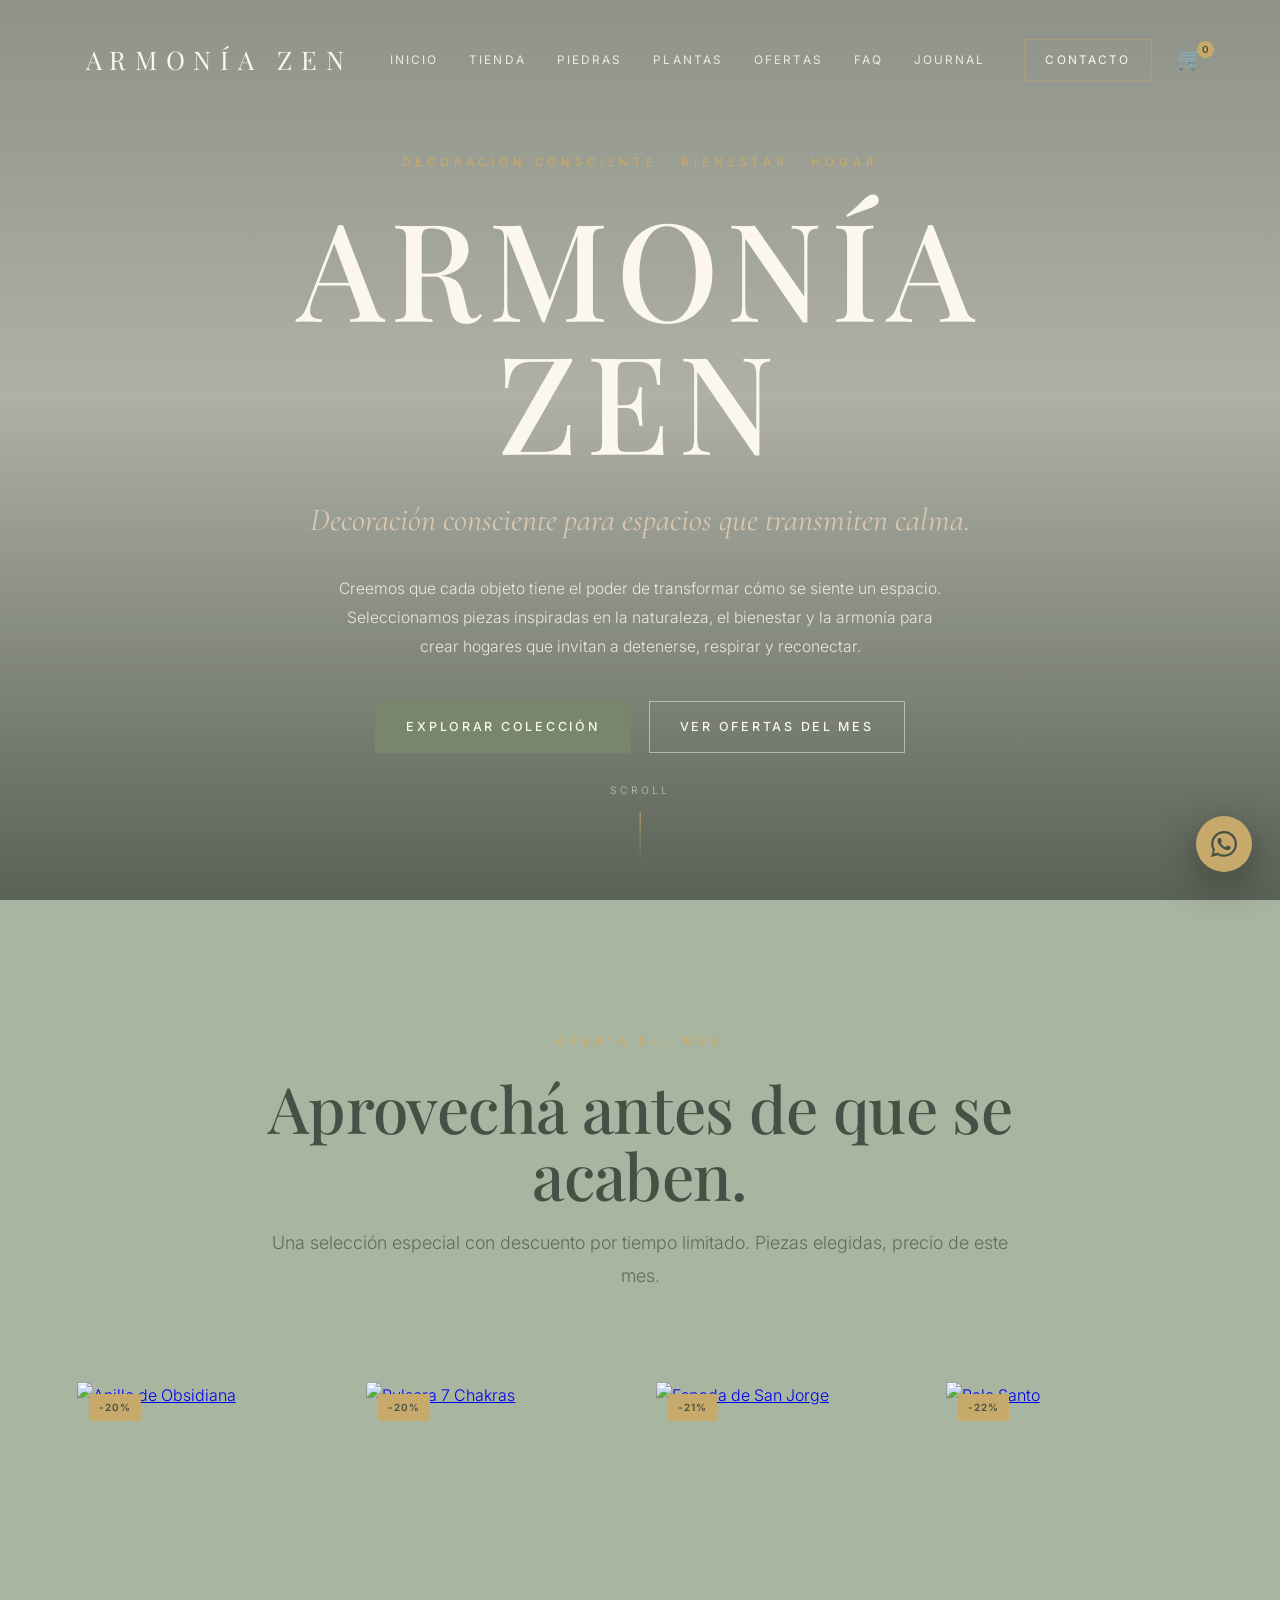
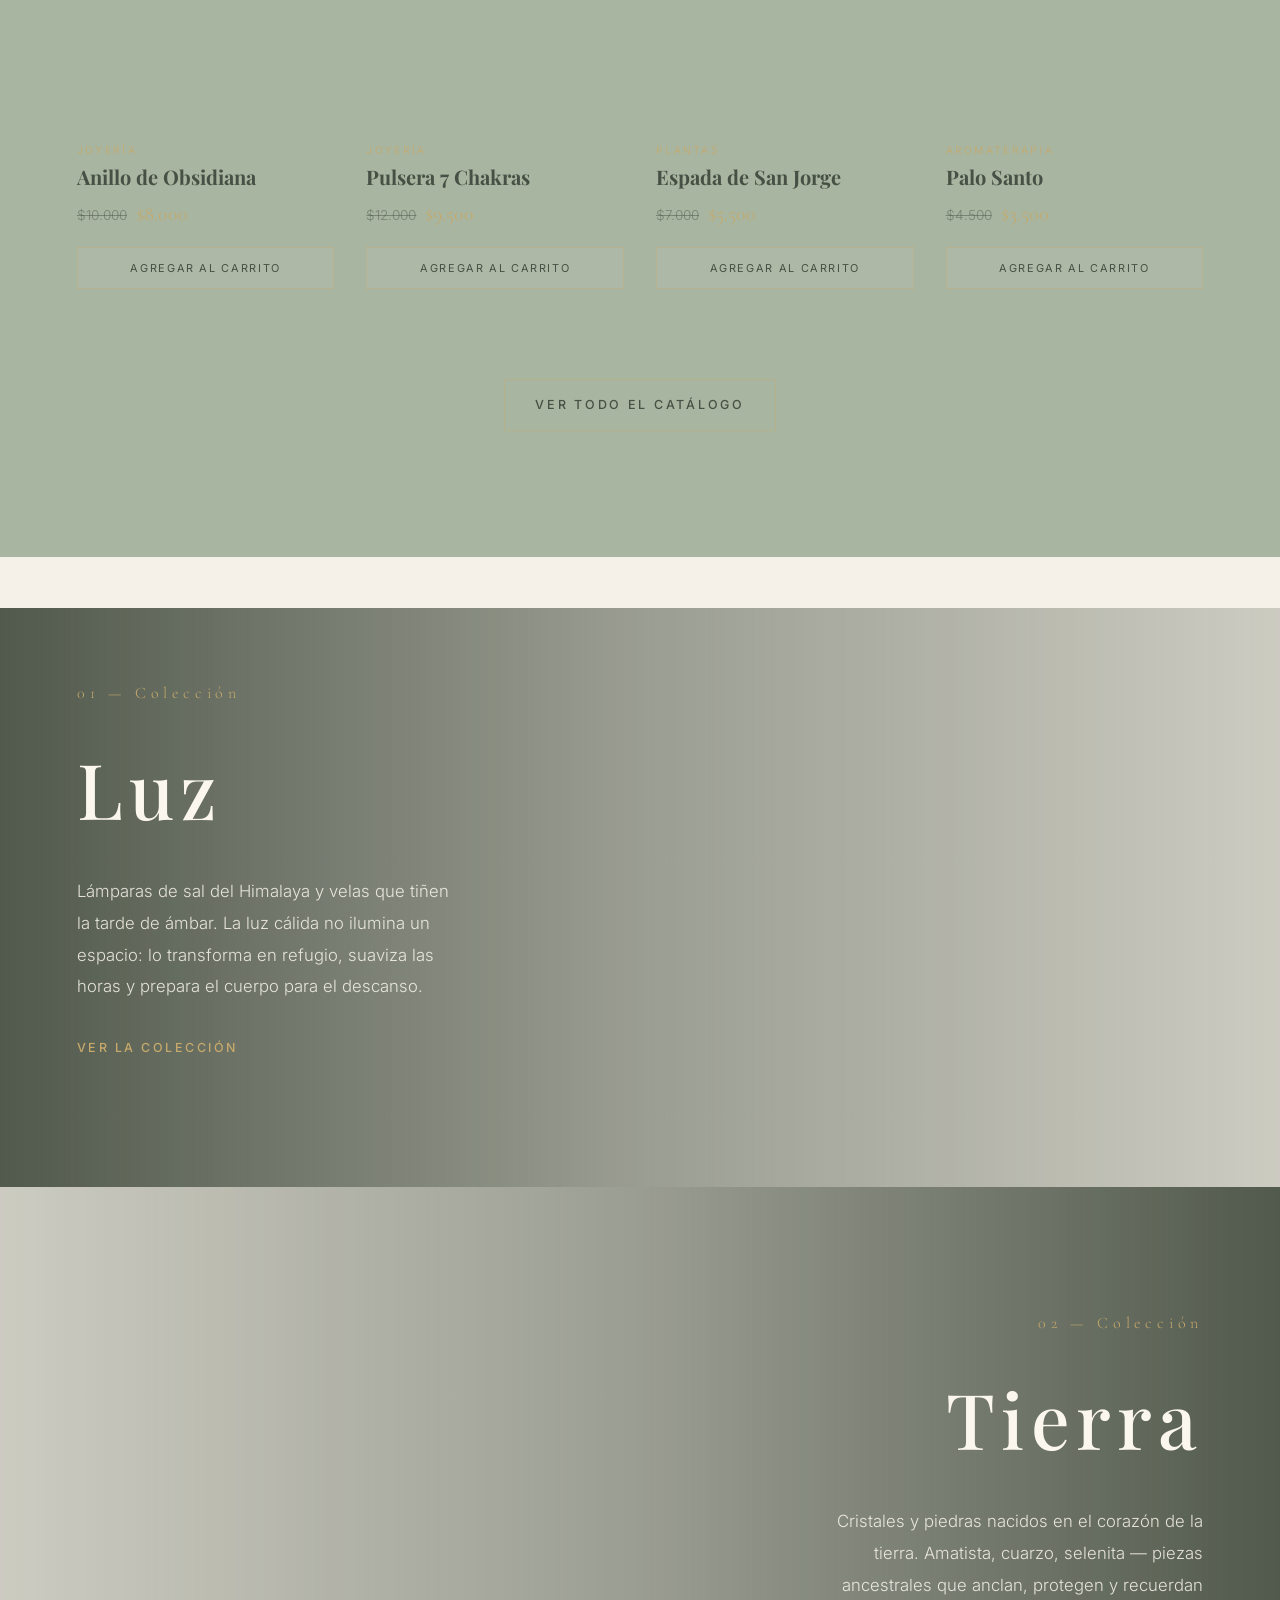
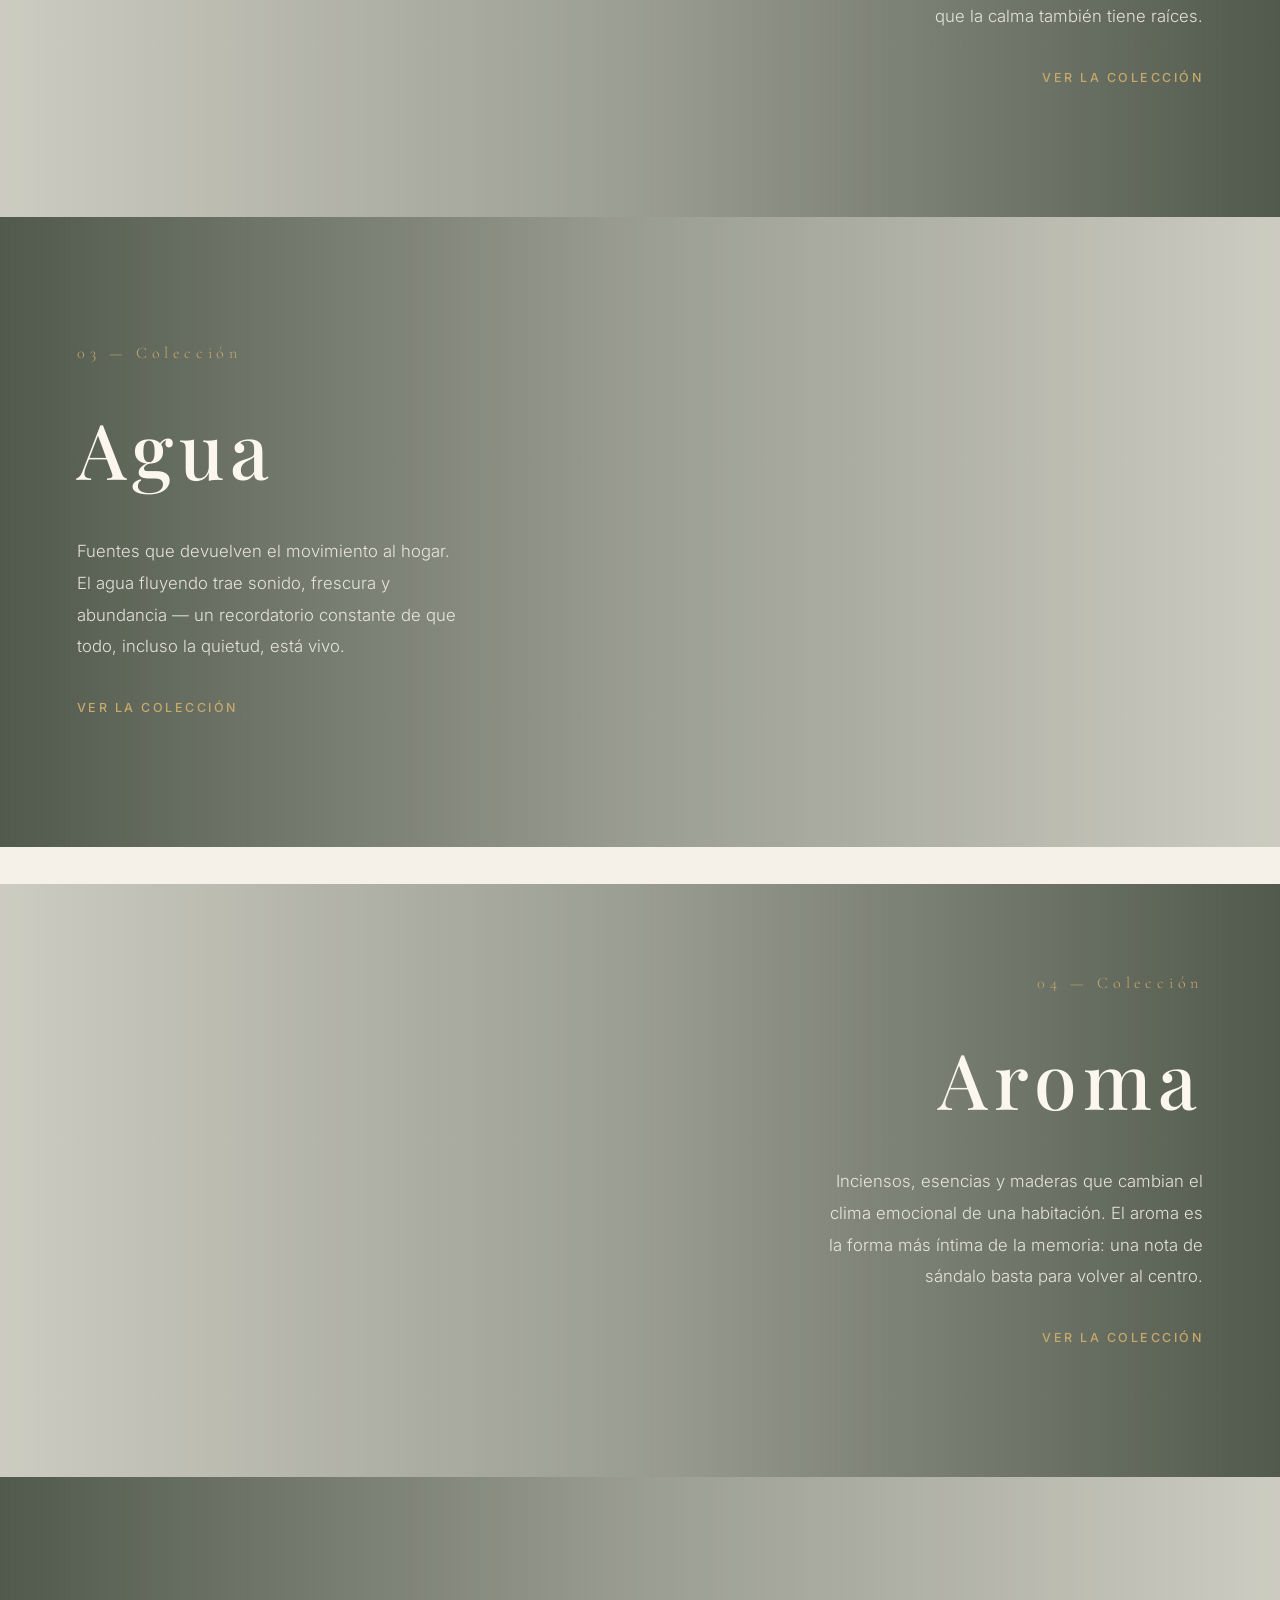
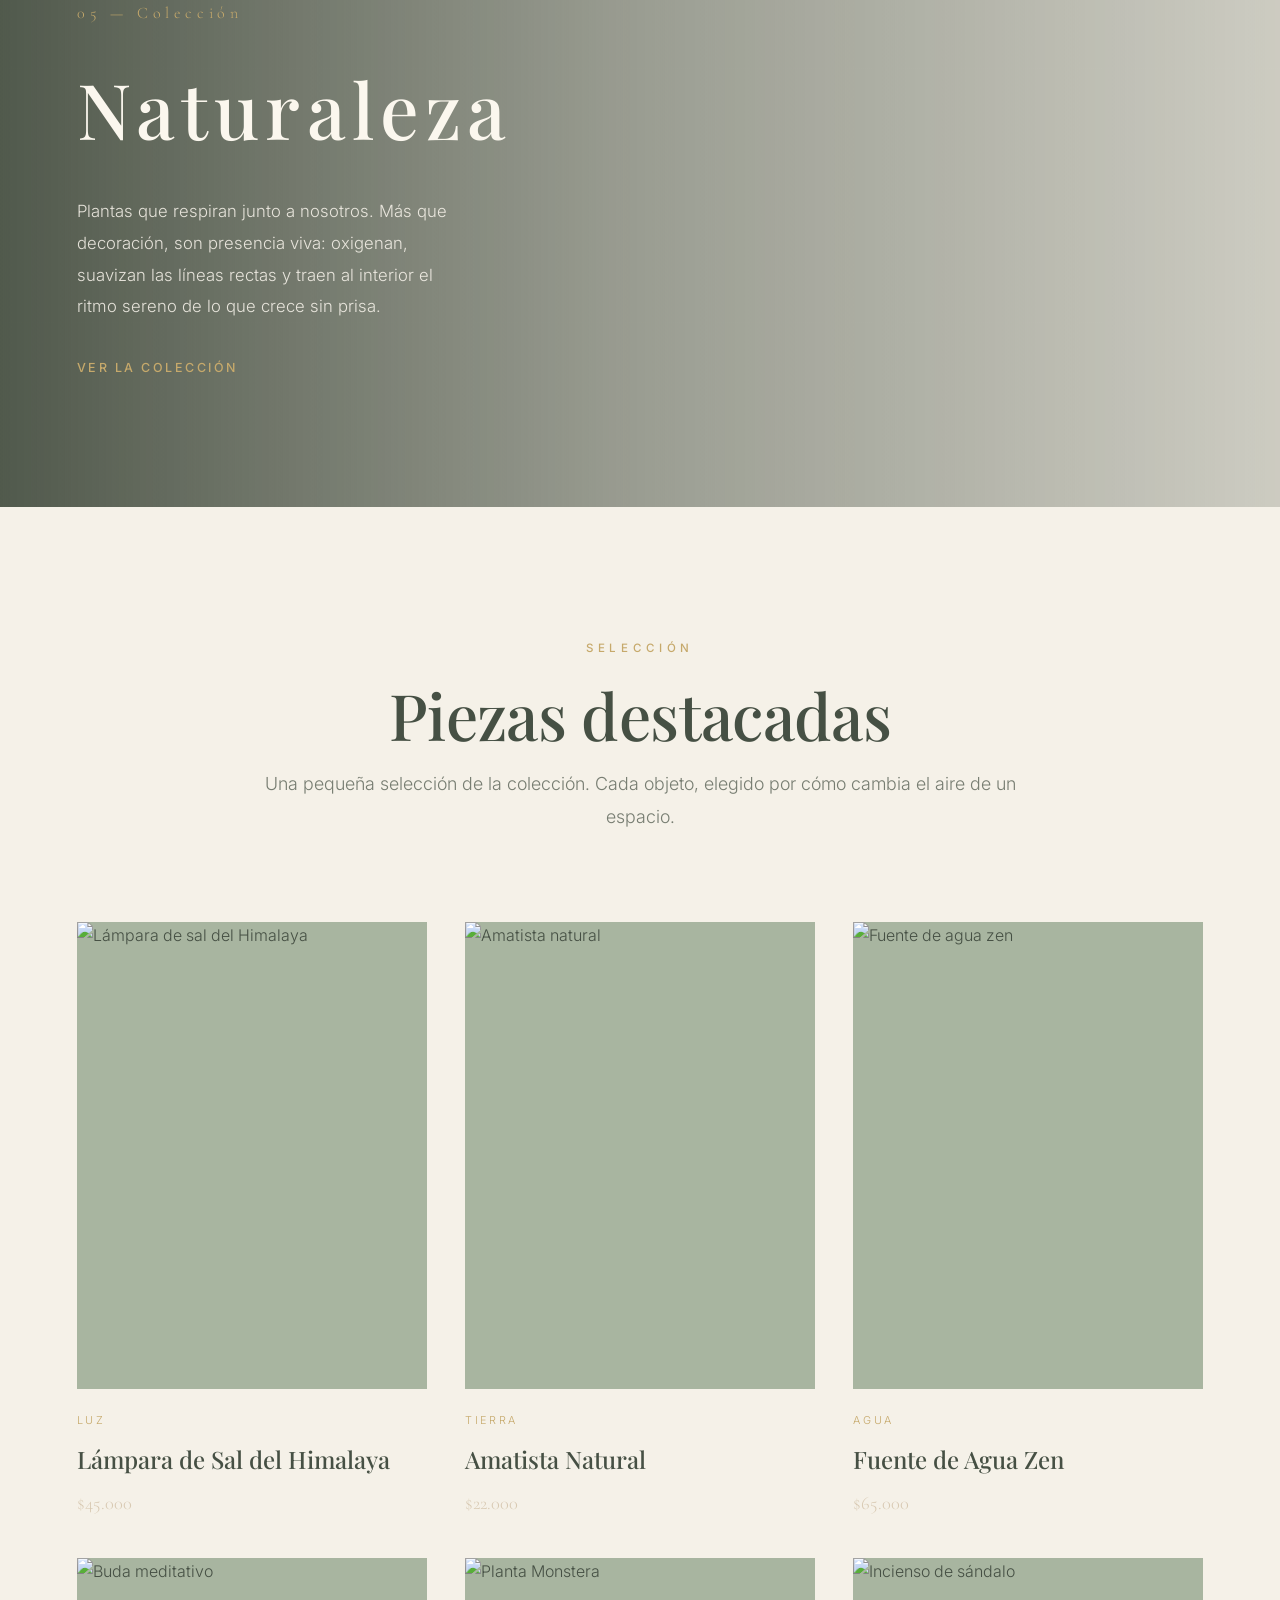
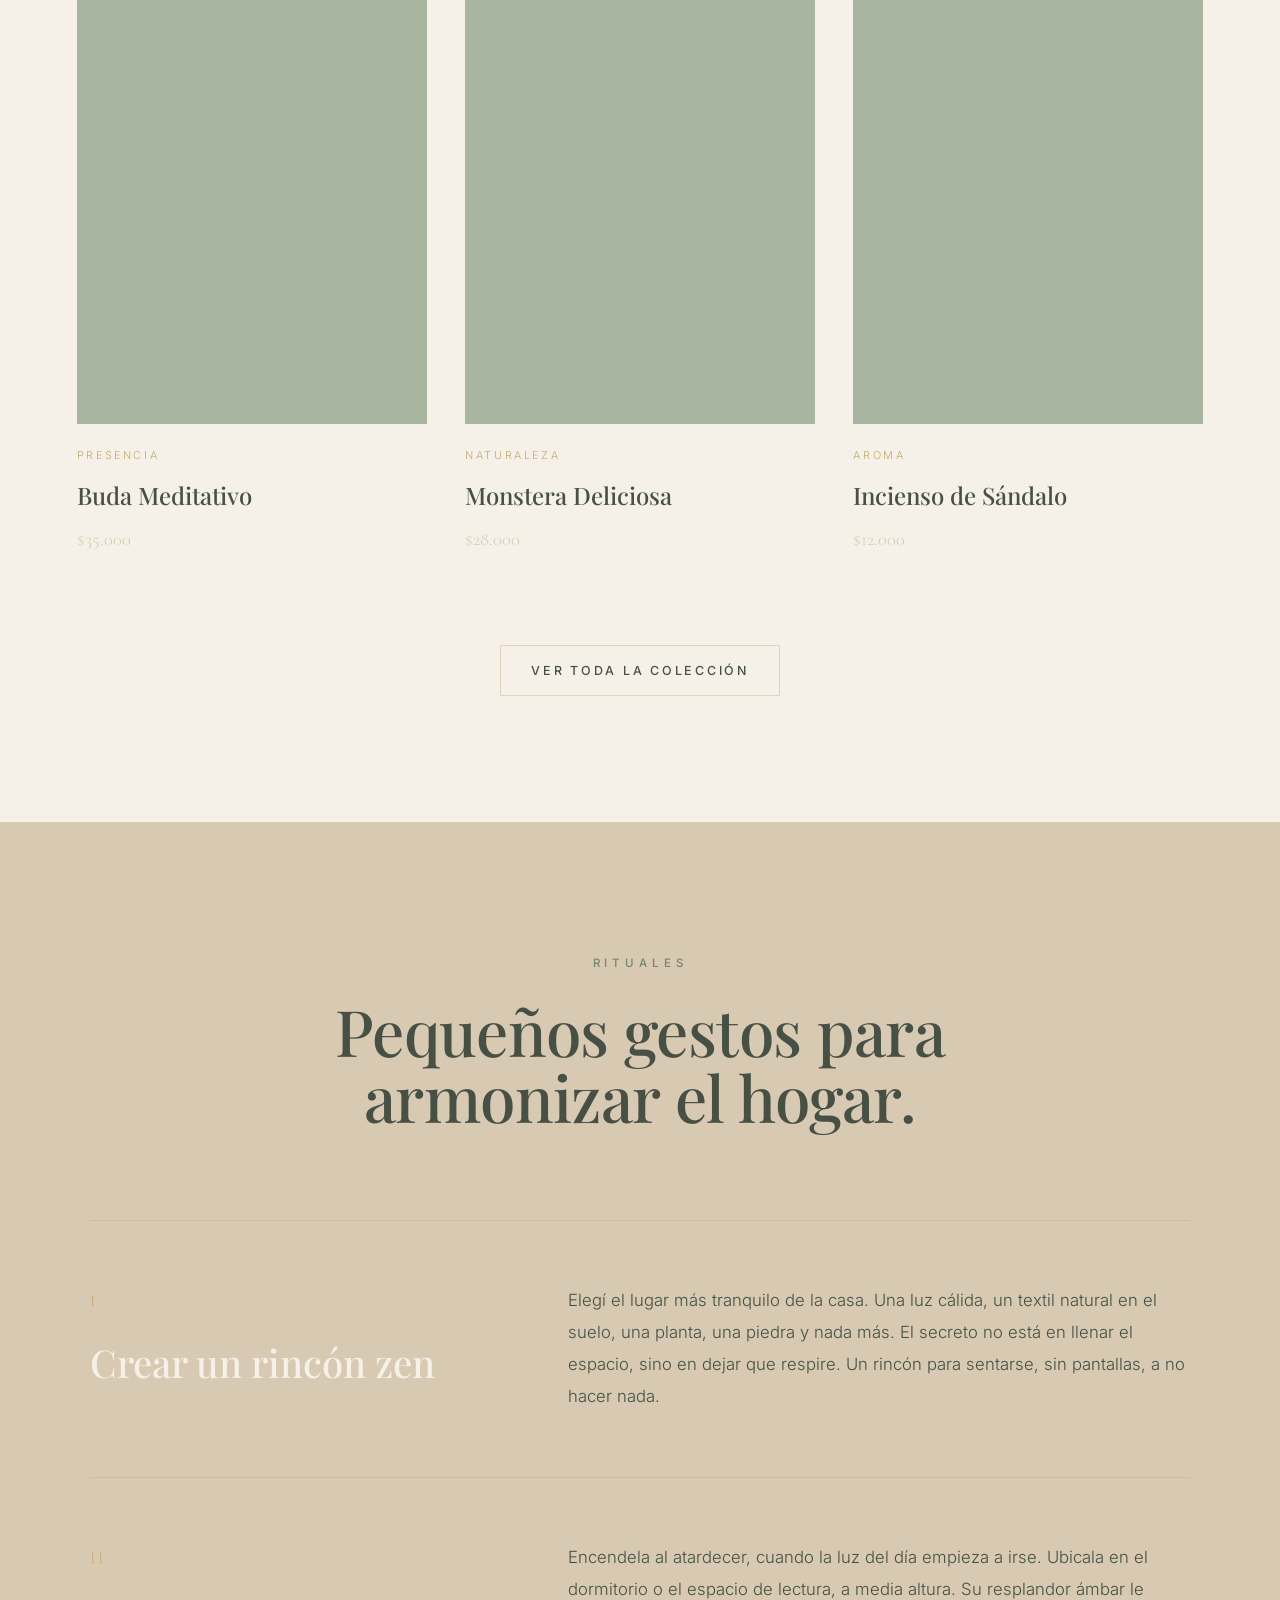
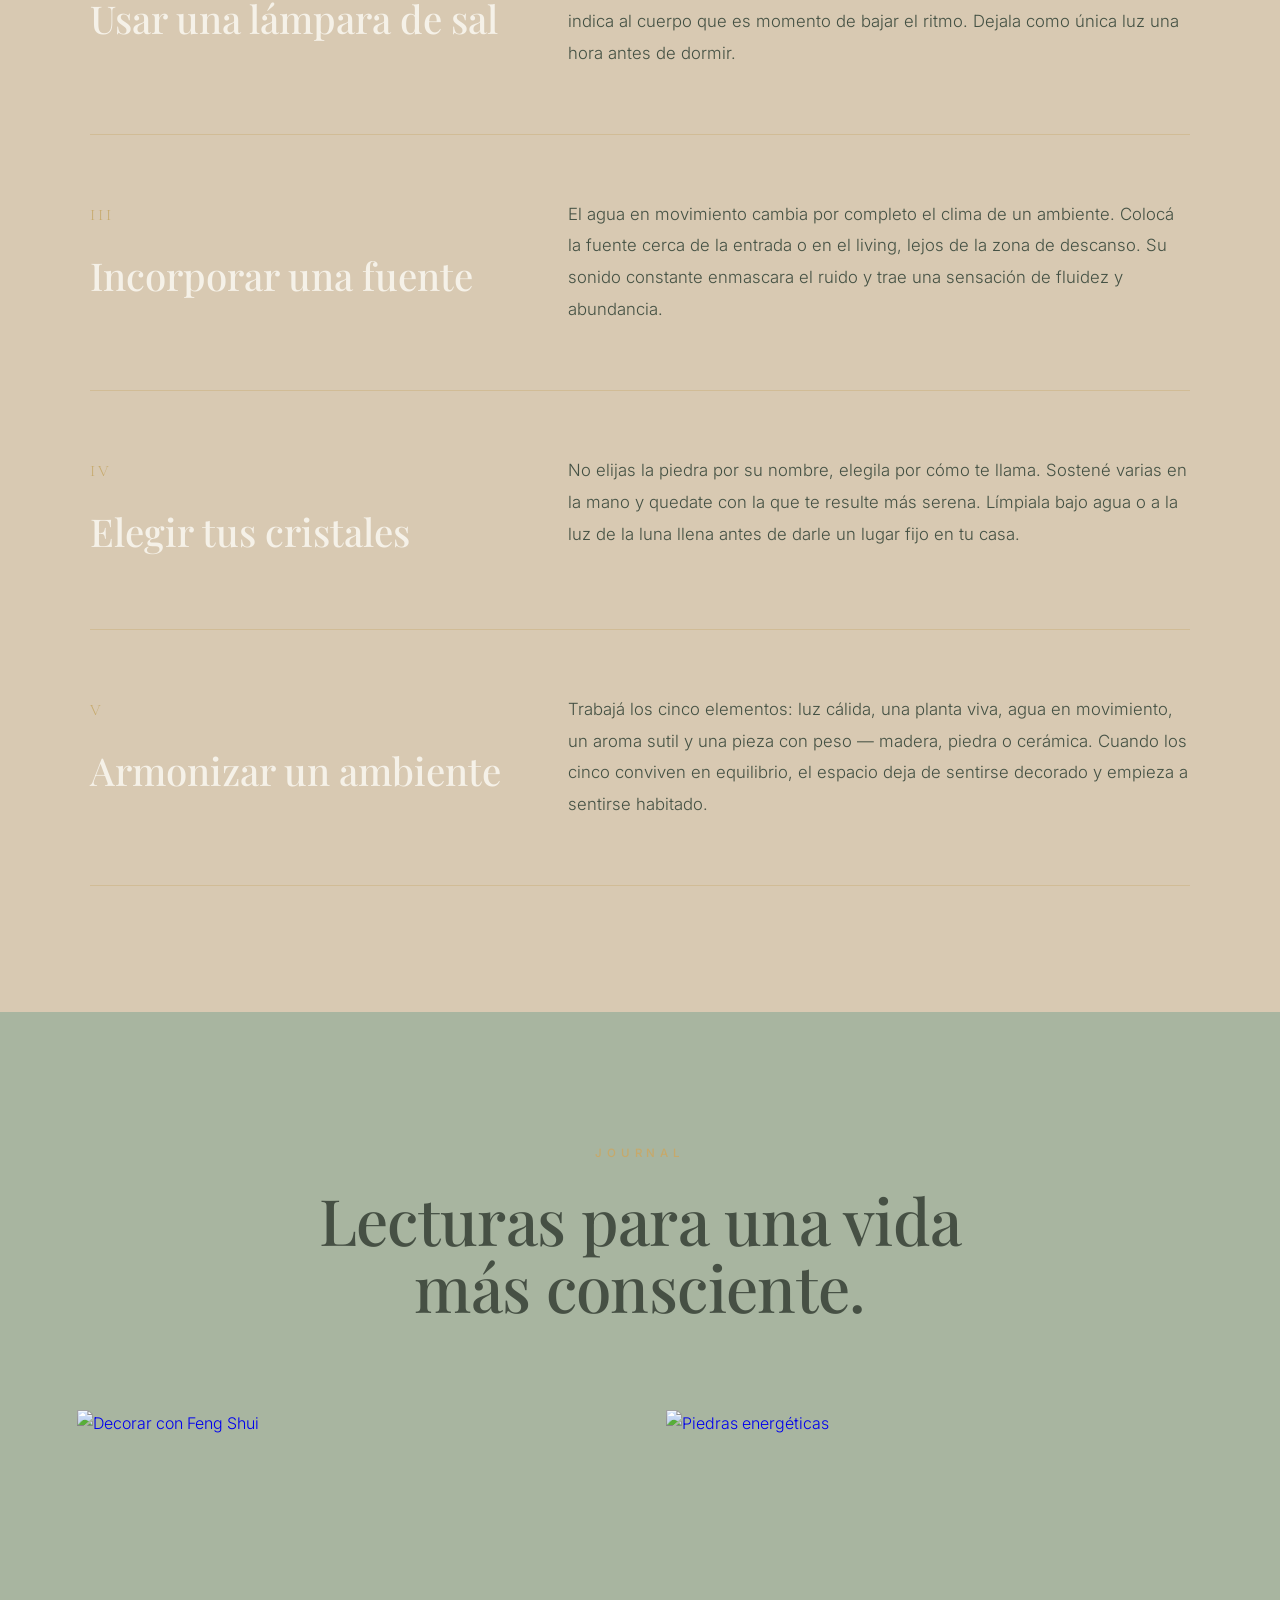
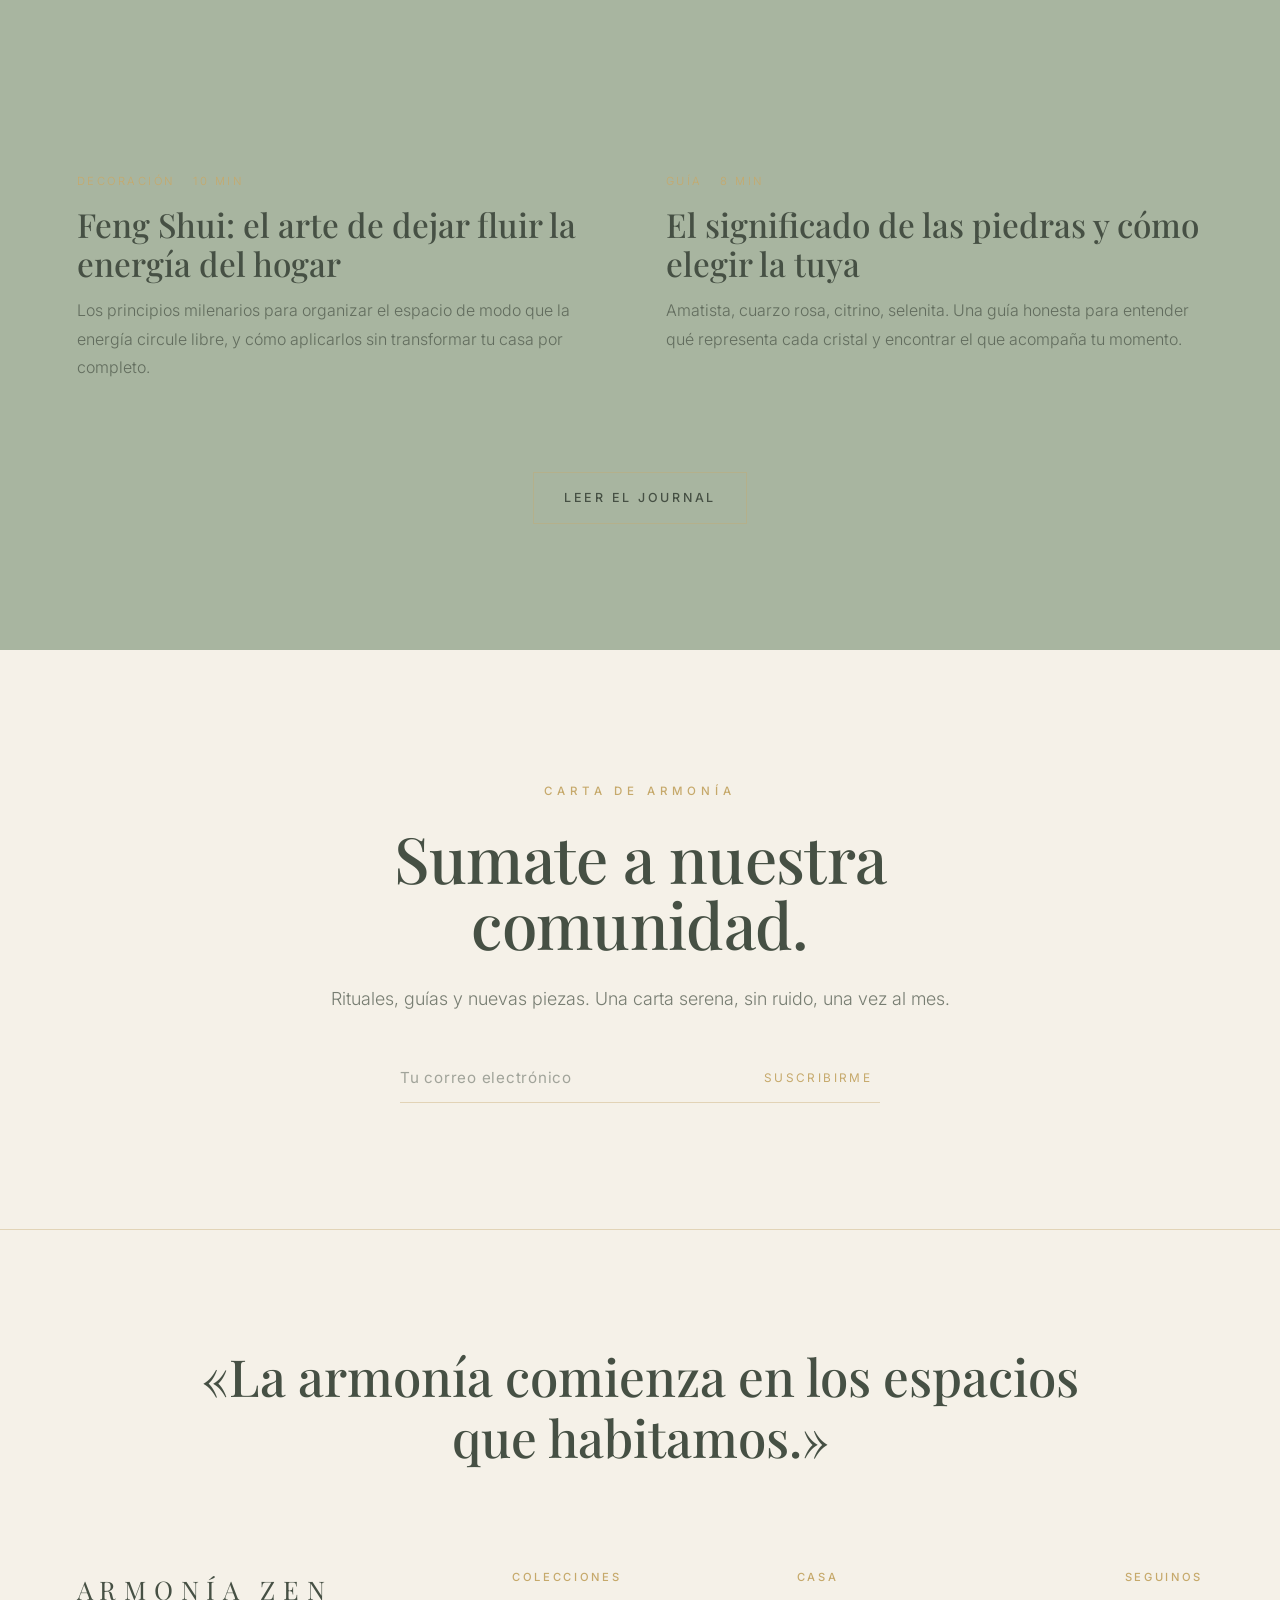
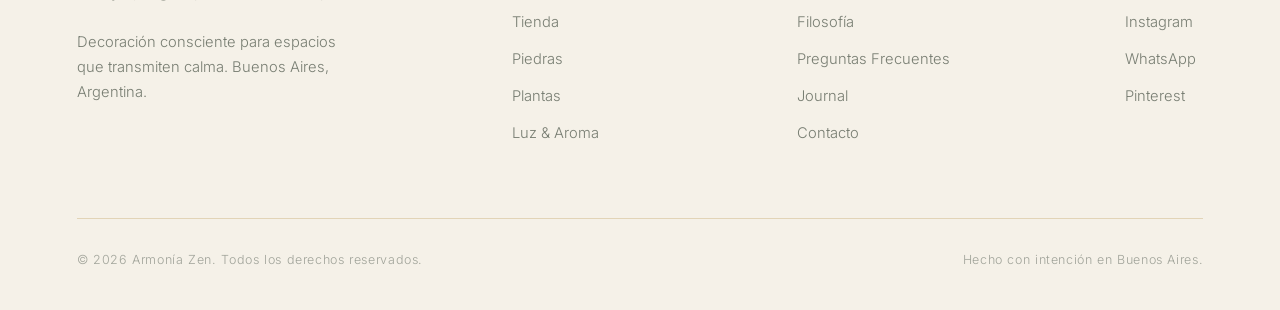
==== commit 177167c9: "Ajustes de estilo: paleta de colores, contrastes y boton en hero" ====
--- a/index.html
+++ b/index.html
@@ -61,7 +61,7 @@
             <p class="hero__text">Creemos que cada objeto tiene el poder de transformar cómo se siente un espacio. Seleccionamos piezas inspiradas en la naturaleza, el bienestar y la armonía para crear hogares que invitan a detenerse, respirar y reconectar.</p>
             <div class="hero__actions">
                 <a href="catalogo.html" class="btn btn--solid">Explorar Colección</a>
-                <a href="#ofertas" class="btn">Ver Ofertas del Mes</a>
+                <a href="#ofertas" class="btn btn--ghost-light">Ver Ofertas del Mes</a>
             </div>
         </div>
         <div class="hero__scroll">
--- a/css/armonia.css
+++ b/css/armonia.css
@@ -4,16 +4,27 @@
    ========================================================================== */
 
 :root {
-    /* Paleta */
-    --forest: #0B2219;
-    --moss: #143328;
-    --ivory: #F4EFE6;
-    --gold: #CBB77C;
-    --beige: #D8CCB5;
-
-    --ivory-soft: rgba(244, 239, 230, 0.72);
-    --ivory-faint: rgba(244, 239, 230, 0.42);
-    --gold-line: rgba(203, 183, 124, 0.35);
+    /* Paleta — cálida, natural, luminosa (rebrand 2026) */
+    --forest: #F5F1E8;   /* antes fondo oscuro dominante → ahora marfil cálido, fondo dominante */
+    --moss: #A8B5A0;     /* antes verde medio-oscuro → ahora verde salvia, secciones suaves */
+    --ivory: #465044;    /* antes texto claro → ahora verde profundo, texto dominante */
+    --gold: #C6A96B;     /* dorado champagne — usar con moderación (detalles, líneas, iconos) */
+    --beige: #D8C9B2;    /* beige arena */
+
+    --ivory-soft: rgba(70, 80, 68, 0.72);
+    --ivory-faint: rgba(70, 80, 68, 0.48);
+    --gold-line: rgba(198, 169, 107, 0.4);
+
+    /* Nuevos tonos de marca */
+    --olive: #78866B;        /* botones y elementos importantes */
+    --olive-deep: #5f6b55;   /* hover de oliva */
+    --sand: #D8C9B2;         /* beige arena (alias de --beige) */
+    --terracotta: #B98268;   /* acento cálido, uso puntual */
+
+    /* Texto/iconos SOBRE fotografías — se mantienen claros a propósito */
+    --on-photo: #FBF7EE;
+    --on-photo-soft: rgba(251, 247, 238, 0.85);
+    --on-photo-faint: rgba(251, 247, 238, 0.6);
 
     /* Tipografía */
     --serif: 'Cormorant Garamond', 'Playfair Display', Georgia, serif;
@@ -48,7 +59,7 @@
 
 img { display: block; max-width: 100%; }
 
-::selection { background: var(--gold); color: var(--forest); }
+::selection { background: var(--gold); color: var(--ivory); }
 
 /* Tipografía utilitaria ----------------------------------------------------- */
 
@@ -117,12 +128,16 @@
     z-index: -1;
 }
 
-.btn:hover { color: var(--forest); border-color: var(--gold); }
+.btn:hover { color: var(--ivory); border-color: var(--gold); }
 .btn:hover::after { transform: scaleX(1); }
 
-.btn--solid { background: var(--gold); color: var(--forest); border-color: var(--gold); }
-.btn--solid::after { background: var(--ivory); }
-.btn--solid:hover { color: var(--forest); }
+.btn--solid { background: var(--olive); color: var(--on-photo); border-color: var(--olive); }
+.btn--solid::after { background: var(--olive-deep); }
+.btn--solid:hover { color: var(--on-photo); }
+
+/* Variante para usar el botón outline sobre una foto (hero, bandas): solo cambia el
+   estado inicial (transparente); al hacer hover se llena de dorado igual que .btn */
+.btn--ghost-light { color: var(--on-photo); border-color: rgba(251, 247, 238, 0.5); }
 
 .link-underline {
     font-family: var(--sans);
@@ -208,7 +223,7 @@
 .site-header.scrolled {
     padding-top: clamp(14px, 1.6vw, 20px);
     padding-bottom: clamp(14px, 1.6vw, 20px);
-    background: rgba(11, 34, 25, 0.65);
+    background: rgba(245, 241, 232, 0.88);
     backdrop-filter: blur(18px) saturate(140%);
     -webkit-backdrop-filter: blur(18px) saturate(140%);
     border-bottom-color: var(--gold-line);
@@ -218,14 +233,14 @@
     font-family: var(--display);
     font-size: clamp(1.2rem, 2vw, 1.6rem);
     letter-spacing: 0.34em;
-    color: var(--ivory);
+    color: var(--on-photo);
     text-decoration: none;
     text-indent: 0.34em;
-    transition: font-size 0.5s var(--ease);
+    transition: font-size 0.5s var(--ease), color 0.5s var(--ease);
     z-index: 110;
 }
 
-.site-header.scrolled .brand { font-size: clamp(1.05rem, 1.6vw, 1.3rem); }
+.site-header.scrolled .brand { font-size: clamp(1.05rem, 1.6vw, 1.3rem); color: var(--ivory); }
 
 .header-right {
     display: flex;
@@ -245,7 +260,7 @@
     font-weight: 400;
     letter-spacing: 0.18em;
     text-transform: uppercase;
-    color: var(--ivory-soft);
+    color: var(--on-photo-soft);
     text-decoration: none;
     transition: color 0.4s var(--ease);
     position: relative;
@@ -262,17 +277,21 @@
     transition: transform 0.45s var(--ease);
 }
 
-.nav a:hover { color: var(--ivory); }
+.nav a:hover { color: var(--on-photo); }
 .nav a:hover::after { transform: scaleX(1); transform-origin: left; }
+
+.site-header.scrolled .nav a { color: var(--ivory-soft); }
+.site-header.scrolled .nav a:hover { color: var(--ivory); }
 
 .nav__cta {
     margin-left: 8px;
     padding: 0.85em 1.7em;
     border: 1px solid var(--gold-line);
-    color: var(--ivory) !important;
+    color: var(--on-photo) !important;
 }
 .nav__cta::after { display: none; }
-.nav__cta:hover { background: var(--gold); color: var(--forest) !important; border-color: var(--gold); }
+.nav__cta:hover { background: var(--gold); color: var(--ivory) !important; border-color: var(--gold); }
+.site-header.scrolled .nav__cta { color: var(--ivory) !important; }
 
 .menu-toggle {
     display: none;
@@ -285,9 +304,10 @@
 }
 .menu-toggle span {
     width: 26px; height: 1px;
-    background: var(--ivory);
-    transition: transform 0.4s var(--ease), opacity 0.4s var(--ease);
-}
+    background: var(--on-photo);
+    transition: transform 0.4s var(--ease), opacity 0.4s var(--ease), background 0.4s var(--ease);
+}
+.site-header.scrolled .menu-toggle span { background: var(--ivory); }
 .menu-toggle.open span:nth-child(1) { transform: translateY(7px) rotate(45deg); }
 .menu-toggle.open span:nth-child(2) { opacity: 0; }
 .menu-toggle.open span:nth-child(3) { transform: translateY(-7px) rotate(-45deg); }
@@ -344,9 +364,9 @@
     position: absolute;
     inset: 0;
     background: linear-gradient(180deg,
-        rgba(11, 34, 25, 0.55) 0%,
-        rgba(11, 34, 25, 0.35) 45%,
-        rgba(11, 34, 25, 0.85) 100%);
+        rgba(45, 56, 42, 0.55) 0%,
+        rgba(45, 56, 42, 0.35) 45%,
+        rgba(45, 56, 42, 0.85) 100%);
 }
 
 .hero__inner {
@@ -362,7 +382,7 @@
     font-size: clamp(3.4rem, 11vw, 8.5rem);
     line-height: 0.98;
     letter-spacing: 0.06em;
-    color: var(--ivory);
+    color: var(--on-photo);
     margin: 24px 0 28px;
 }
 
@@ -378,7 +398,7 @@
 .hero__text {
     max-width: 620px;
     margin: 0 auto 40px;
-    color: var(--ivory-soft);
+    color: var(--on-photo-soft);
     font-size: clamp(0.98rem, 1.2vw, 1.1rem);
     line-height: 1.85;
 }
@@ -400,7 +420,7 @@
     flex-direction: column;
     align-items: center;
     gap: 12px;
-    color: var(--ivory-faint);
+    color: var(--on-photo-faint);
     font-size: 0.65rem;
     letter-spacing: 0.3em;
     text-transform: uppercase;
@@ -421,10 +441,10 @@
 
 .section { padding: var(--section-y) var(--gutter); }
 .section--moss { background: var(--moss); }
-.section--ivory { background: var(--ivory); color: var(--forest); }
+.section--ivory { background: var(--beige); color: var(--ivory); }
 .section--ivory .lead,
-.section--ivory .text-block p { color: rgba(11, 34, 25, 0.72); }
-.section--ivory .eyebrow { color: var(--moss); }
+.section--ivory .text-block p { color: var(--ivory-soft); }
+.section--ivory .eyebrow { color: var(--olive); }
 
 .section-head {
     max-width: 760px;
@@ -464,7 +484,7 @@
     position: absolute;
     bottom: 0; right: 0;
     background: var(--gold);
-    color: var(--forest);
+    color: var(--ivory);
     padding: 22px 30px;
     font-family: var(--display);
     line-height: 1.1;
@@ -503,16 +523,16 @@
     position: absolute;
     inset: 0;
     background: linear-gradient(90deg,
-        rgba(11, 34, 25, 0.82) 0%,
-        rgba(11, 34, 25, 0.45) 50%,
-        rgba(11, 34, 25, 0.2) 100%);
+        rgba(45, 56, 42, 0.82) 0%,
+        rgba(45, 56, 42, 0.45) 50%,
+        rgba(45, 56, 42, 0.2) 100%);
 }
 .band--right { justify-content: flex-end; text-align: right; }
 .band--right .band__media::after {
     background: linear-gradient(270deg,
-        rgba(11, 34, 25, 0.82) 0%,
-        rgba(11, 34, 25, 0.45) 50%,
-        rgba(11, 34, 25, 0.2) 100%);
+        rgba(45, 56, 42, 0.82) 0%,
+        rgba(45, 56, 42, 0.45) 50%,
+        rgba(45, 56, 42, 0.2) 100%);
 }
 
 .band__content {
@@ -533,10 +553,10 @@
     font-weight: 500;
     letter-spacing: 0.08em;
     margin: 16px 0 22px;
-    color: var(--ivory);
+    color: var(--on-photo);
 }
 .band__text {
-    color: var(--ivory-soft);
+    color: var(--on-photo-soft);
     font-size: 1.05rem;
     line-height: 1.9;
     margin-bottom: 30px;
@@ -567,7 +587,7 @@
     content: '';
     position: absolute;
     inset: 0;
-    background: linear-gradient(180deg, transparent 40%, rgba(11,34,25,0.7));
+    background: linear-gradient(180deg, transparent 40%, rgba(45,56,42,0.7));
     opacity: 0;
     transition: opacity 0.6s var(--ease);
 }
@@ -629,10 +649,10 @@
 .product:hover .product__quick { transform: translateY(0); }
 .product__quick button {
     width: 100%;
-    background: rgba(11, 34, 25, 0.72);
+    background: rgba(45, 56, 42, 0.72);
     backdrop-filter: blur(10px);
     border: 1px solid var(--gold-line);
-    color: var(--ivory);
+    color: var(--on-photo);
     font-family: var(--sans);
     font-size: 0.72rem;
     letter-spacing: 0.2em;
@@ -641,7 +661,7 @@
     cursor: pointer;
     transition: background 0.5s var(--ease), color 0.5s var(--ease);
 }
-.product__quick button:hover { background: var(--gold); color: var(--forest); }
+.product__quick button:hover { background: var(--gold); color: var(--ivory); }
 
 .product__cat {
     font-size: 0.68rem;
@@ -683,7 +703,7 @@
 .offer-card:hover .offer-card__media img { transform: scale(1.06); }
 .offer-card__ribbon {
     position: absolute; top: 12px; left: 12px;
-    background: var(--gold); color: var(--forest);
+    background: var(--gold); color: var(--ivory);
     font-family: var(--sans); font-size: 0.62rem; font-weight: 600;
     letter-spacing: 0.1em; text-transform: uppercase;
     padding: 5px 10px; border-radius: 2px;
@@ -700,7 +720,7 @@
     padding: 13px; cursor: pointer; margin-top: auto;
     transition: background 0.35s var(--ease), color 0.35s var(--ease), border-color 0.35s var(--ease);
 }
-.offer-card__add:hover { background: var(--gold); color: var(--forest); border-color: var(--gold); }
+.offer-card__add:hover { background: var(--gold); color: var(--ivory); border-color: var(--gold); }
 @media (max-width: 1024px) { .offer-grid { grid-template-columns: repeat(2, 1fr); } }
 @media (max-width: 480px) { .offer-grid { grid-template-columns: 1fr; } }
 
@@ -930,7 +950,7 @@
 .cart-overlay {
     position: fixed;
     inset: 0;
-    background: rgba(11, 34, 25, 0.6);
+    background: rgba(45, 56, 42, 0.6);
     backdrop-filter: blur(4px);
     z-index: 150;
     opacity: 0;
@@ -962,7 +982,7 @@
     padding: 0 4px;
     border-radius: 999px;
     background: var(--gold);
-    color: var(--forest);
+    color: var(--ivory);
     font-family: var(--sans);
     font-size: 0.62rem;
     font-weight: 600;
@@ -982,7 +1002,7 @@
     width: 56px; height: 56px;
     border-radius: 50%;
     background: var(--gold);
-    color: var(--forest);
+    color: var(--ivory);
     display: flex;
     align-items: center;
     justify-content: center;
@@ -1001,10 +1021,11 @@
     transform: translateX(-50%) translateY(20px);
     opacity: 0;
     visibility: hidden;
-    background: var(--ivory);
-    color: var(--forest);
+    background: var(--forest);
+    color: var(--ivory);
     padding: 16px 32px;
     z-index: 300;
+    border: 1px solid var(--gold-line);
     font-size: 0.85rem;
     letter-spacing: 0.05em;
     transition: transform 0.6s var(--ease), opacity 0.6s var(--ease), visibility 0s linear 0.6s;
@@ -1060,7 +1081,7 @@
     .band__content { padding: 50px var(--gutter); }
     .band--right { text-align: left; }
     .band--right .band__media::after {
-        background: linear-gradient(90deg, rgba(11,34,25,0.82), rgba(11,34,25,0.3));
+        background: linear-gradient(90deg, rgba(45,56,42,0.82), rgba(45,56,42,0.3));
     }
     .band--right .band__text { margin-left: 0; }
     .footer-grid { flex-direction: column; }
@@ -1092,7 +1113,7 @@
     content: '';
     position: absolute;
     inset: 0;
-    background: linear-gradient(180deg, rgba(11,34,25,0.45) 0%, rgba(11,34,25,0.4) 40%, rgba(11,34,25,0.9) 100%);
+    background: linear-gradient(180deg, rgba(45,56,42,0.45) 0%, rgba(45,56,42,0.4) 40%, rgba(45,56,42,0.9) 100%);
 }
 .page-hero__inner { position: relative; z-index: 2; max-width: 900px; }
 .page-hero__title {
@@ -1101,12 +1122,12 @@
     font-size: clamp(2.8rem, 8vw, 6rem);
     line-height: 1;
     letter-spacing: 0.04em;
-    color: var(--ivory);
+    color: var(--on-photo);
     margin: 20px 0 22px;
 }
 .page-hero__text {
     max-width: 620px;
-    color: var(--ivory-soft);
+    color: var(--on-photo-soft);
     font-size: clamp(1rem, 1.3vw, 1.2rem);
     line-height: 1.85;
 }
@@ -1116,7 +1137,7 @@
     position: sticky;
     top: 0;
     z-index: 40;
-    background: rgba(11, 34, 25, 0.78);
+    background: rgba(245, 241, 232, 0.9);
     backdrop-filter: blur(18px);
     -webkit-backdrop-filter: blur(18px);
     border-bottom: 1px solid var(--gold-line);
@@ -1141,7 +1162,7 @@
     transition: color 0.4s var(--ease), background 0.4s var(--ease), border-color 0.4s var(--ease);
 }
 .pill:hover { color: var(--ivory); border-color: var(--gold); }
-.pill.active { background: var(--gold); color: var(--forest); border-color: var(--gold); }
+.pill.active { background: var(--gold); color: var(--ivory); border-color: var(--gold); }
 
 .shop-tools { display: flex; align-items: center; gap: 18px; flex-wrap: wrap; }
 .shop-search {
@@ -1323,13 +1344,14 @@
    ========================================================================== */
 
 :root {
-    --sand:       #143328;
-    --sage:       #7E9278;
-    --sage-dark:  #F4EFE6;
-    --warm-white: #0B2219;
-    --warm-gold:  #CBB77C;
-    --sage-line:  rgba(244,239,230,0.15);
-    --sage-faint: rgba(244,239,230,0.65);
+    /* Sistema del catálogo (rebrand 2026) — nombres heredados, valores nuevos */
+    --sand:       #D8C9B2;              /* placeholder de imagen — beige arena */
+    --sage:       #78866B;              /* acentos/hover — verde oliva */
+    --sage-dark:  #465044;              /* texto principal — verde profundo */
+    --warm-white: #F5F1E8;              /* fondo del catálogo — marfil cálido */
+    --warm-gold:  #C6A96B;              /* dorado champagne */
+    --sage-line:  rgba(70,80,68,0.14);
+    --sage-faint: rgba(70,80,68,0.58);
 }
 
 /* Wrapper que cambia el fondo a claro */
@@ -1519,7 +1541,7 @@
     backdrop-filter: blur(6px);
     -webkit-backdrop-filter: blur(6px);
 }
-.pbadge--sale    { background: rgba(110, 75, 45, 0.85); color: #fff; border: 1px solid rgba(255,255,255,0.1); }
+.pbadge--sale    { background: var(--terracotta); color: #fff; border: 1px solid rgba(255,255,255,0.25); }
 .pbadge--hot     { background: rgba(47, 59, 50, 0.85); color: #fff; border: 1px solid rgba(255,255,255,0.1); }
 .pbadge--artisan { background: rgba(203, 183, 124, 0.9); color: var(--sage-dark); box-shadow: 0 2px 10px rgba(0,0,0,0.05); }
 .pbadge--natural { background: rgba(132, 145, 135, 0.85); color: #fff; border: 1px solid rgba(255,255,255,0.2); }
@@ -1639,7 +1661,7 @@
     text-decoration: line-through;
     margin-right: 6px;
 }
-.pcard__price-sale { color: #7a3e1e; }
+.pcard__price-sale { color: var(--terracotta); }
 .pcard__foot-actions {
     display: flex;
     align-items: center;
@@ -1825,7 +1847,7 @@
     font-size: clamp(1.8rem,3vw,2.4rem);
     color: var(--sage-dark);
 }
-.prod-info__price-sale { color: #7a3e1e; }
+.prod-info__price-sale { color: var(--terracotta); }
 .prod-info__desc {
     font-size: 1.05rem;
     line-height: 1.95;
@@ -2041,7 +2063,7 @@
 .qv-modal__bg {
     position: absolute;
     inset: 0;
-    background: rgba(11, 34, 25, 0.6);
+    background: rgba(45, 56, 42, 0.6);
     backdrop-filter: blur(10px);
     -webkit-backdrop-filter: blur(10px);
 }
@@ -2116,7 +2138,7 @@
     bottom: -100px;
     left: 0;
     width: 100%;
-    background: rgba(11, 34, 25, 0.95);
+    background: rgba(45, 56, 42, 0.95);
     backdrop-filter: blur(10px);
     -webkit-backdrop-filter: blur(10px);
     border-top: 1px solid var(--sage-line);
@@ -2236,10 +2258,10 @@
 .prod-body .pbadge--artesanal,
 .prod-body .pbadge--artisan   { border-color: var(--gold-line); color: var(--gold); }
 .prod-body .pbadge--natural   { border-color: rgba(126,146,120,.4); color: #7E9278; }
-.prod-body .pbadge--especial  { background: var(--gold); color: var(--forest); border-color: var(--gold); }
+.prod-body .pbadge--especial  { background: var(--gold); color: var(--ivory); border-color: var(--gold); }
 .prod-body .pbadge--importado { border-color: var(--ivory-faint); color: var(--ivory-soft); }
 .prod-body .pbadge--popular   { background: var(--moss); border-color: var(--ivory-faint); color: var(--ivory); }
-.prod-body .pbadge--sale      { background: rgba(110, 75, 45, 0.9); color: #fff; border-color: rgba(255,255,255,0.15); }
+.prod-body .pbadge--sale      { background: var(--terracotta); color: #fff; border-color: rgba(255,255,255,0.25); }
 .prod-body .pbadge--hot       { background: rgba(47, 59, 50, 0.9); color: #fff; border-color: rgba(255,255,255,0.15); }
 .prod-body .pbadge--wellness  { background: rgba(232,221,208,0.95); color: var(--sage-dark); border-color: transparent; }
 .prod-body .pbadge--gift      { background: rgba(255,255,255,0.95); color: var(--sage-dark); border-color: transparent; }
@@ -2290,14 +2312,14 @@
     top: 14px; right: 14px;
     width: 38px; height: 38px;
     display: flex; align-items: center; justify-content: center;
-    background: rgba(11,34,25,.7);
+    background: rgba(45,56,42,.7);
     backdrop-filter: blur(8px);
     border: 1px solid var(--gold-line);
-    color: var(--ivory);
+    color: var(--on-photo);
     cursor: pointer;
     transition: background .3s;
 }
-.ph-gallery__fullscreen:hover { background: var(--gold); color: var(--forest); }
+.ph-gallery__fullscreen:hover { background: var(--gold); color: var(--ivory); }
 .ph-gallery__fullscreen svg { width: 16px; height: 16px; }
 .ph-gallery__thumbs {
     display: flex;
@@ -2367,7 +2389,7 @@
     color: var(--ivory);
     line-height: 1;
 }
-.ph-price-sale { color: #c97b6e; }
+.ph-price-sale { color: var(--terracotta); }
 
 /* Stock */
 .ph-stock { margin-bottom: 24px; }
@@ -2433,12 +2455,12 @@
     white-space: nowrap;
 }
 .ph-btn svg { width: 16px; height: 16px; flex-shrink: 0; }
-.ph-btn--cart { background: var(--ivory); color: var(--forest); border-color: var(--ivory); }
-.ph-btn--cart:hover { background: var(--gold); border-color: var(--gold); color: var(--forest); }
-.ph-btn--buy { background: transparent; color: var(--ivory); border: 1px solid var(--ivory-faint); }
-.ph-btn--buy:hover { background: var(--ivory); color: var(--forest); border-color: var(--ivory); }
-.ph-btn--wa { background: transparent; border: 1px solid rgba(126,146,120,.5); color: #7E9278; }
-.ph-btn--wa:hover { background: #7E9278; color: #fff; border-color: #7E9278; }
+.ph-btn--cart { background: var(--olive); color: var(--on-photo); border-color: var(--olive); }
+.ph-btn--cart:hover { background: var(--olive-deep); border-color: var(--olive-deep); color: var(--on-photo); }
+.ph-btn--buy { background: transparent; color: var(--olive-deep); border: 1px solid var(--olive); }
+.ph-btn--buy:hover { background: var(--olive); color: var(--on-photo); border-color: var(--olive); }
+.ph-btn--wa { background: transparent; border: 1px solid rgba(120,134,107,.5); color: var(--olive-deep); }
+.ph-btn--wa:hover { background: #25D366; color: #fff; border-color: #25D366; }
 .ph-btn--sm { padding: .8em 1.5em; font-size: 0.7rem; width: auto; }
 .ph-btn--lg { font-size: 0.82rem; padding: 1.35em 3em; width: auto; }
 .ph-btn:active { transform: scale(.98); }
@@ -2475,7 +2497,7 @@
     top: -80px;
     left: 0; right: 0;
     z-index: 200;
-    background: rgba(11,34,25,.92);
+    background: rgba(245,241,232,.92);
     backdrop-filter: blur(20px) saturate(150%);
     -webkit-backdrop-filter: blur(20px) saturate(150%);
     border-bottom: 1px solid var(--gold-line);
@@ -2493,7 +2515,7 @@
 }
 .ph-sticky__thumb { width: 44px; height: 54px; object-fit: cover; flex-shrink: 0; }
 .ph-sticky__name { font-family: var(--serif); font-size: 1.1rem; color: var(--ivory); }
-.ph-sticky__price { font-size: 0.78rem; color: var(--gold); letter-spacing: .06em; margin-top: 2px; }
+.ph-sticky__price { font-size: 0.78rem; color: var(--olive-deep); letter-spacing: .06em; margin-top: 2px; }
 .ph-sticky__actions { margin-left: auto; display: flex; gap: 10px; }
 
 /* ----- STORYTELLING ----- */
@@ -2569,16 +2591,16 @@
     padding: clamp(30px,4vw,50px) var(--gutter);
 }
 .ph-energy-strip__inner { max-width: 1000px; margin: 0 auto; }
-.ph-energy-strip .eyebrow { color: var(--forest); margin-bottom: 20px; display: block; }
+.ph-energy-strip .eyebrow { color: var(--ivory); margin-bottom: 20px; display: block; }
 .ph-energy-strip__grid {
     display: grid;
     grid-template-columns: repeat(auto-fit, minmax(180px,1fr));
     gap: 0;
 }
-.ph-energy-item { border-left: 1px solid rgba(11,34,25,.2); padding: 0 28px 0 28px; }
+.ph-energy-item { border-left: 1px solid rgba(70,80,68,.25); padding: 0 28px 0 28px; }
 .ph-energy-item:first-child { border-left: none; padding-left: 0; }
-.ph-energy-label { font-size: 0.6rem; letter-spacing: .2em; text-transform: uppercase; color: rgba(11,34,25,.6); margin-bottom: 4px; }
-.ph-energy-val { font-family: var(--serif); font-size: 1.1rem; color: var(--forest); }
+.ph-energy-label { font-size: 0.6rem; letter-spacing: .2em; text-transform: uppercase; color: rgba(70,80,68,.65); margin-bottom: 4px; }
+.ph-energy-val { font-family: var(--serif); font-size: 1.1rem; color: var(--ivory); }
 
 /* ----- FICHA TÉCNICA ----- */
 .ph-specs-sec {
@@ -2626,18 +2648,18 @@
 .ph-space-card__overlay {
     position: absolute;
     inset: 0;
-    background: linear-gradient(to top, rgba(11,34,25,.85) 0%, transparent 60%);
+    background: linear-gradient(to top, rgba(45,56,42,.85) 0%, transparent 60%);
     display: flex;
     align-items: flex-end;
     padding: 20px;
     transition: background .4s;
 }
-.ph-space-card:hover .ph-space-card__overlay { background: linear-gradient(to top, rgba(11,34,25,.9) 0%, rgba(11,34,25,.2) 100%); }
+.ph-space-card:hover .ph-space-card__overlay { background: linear-gradient(to top, rgba(45,56,42,.9) 0%, rgba(45,56,42,.2) 100%); }
 .ph-space-card__overlay span {
     font-size: 0.7rem;
     letter-spacing: 0.2em;
     text-transform: uppercase;
-    color: var(--ivory);
+    color: var(--on-photo);
     transition: transform .4s var(--ease);
 }
 .ph-space-card:hover .ph-space-card__overlay span { transform: translateY(-4px); }
@@ -2746,7 +2768,7 @@
     width: 40px; height: 40px;
     border-radius: 50%;
     background: var(--gold);
-    color: var(--forest);
+    color: var(--ivory);
     display: flex; align-items: center; justify-content: center;
     font-family: var(--serif);
     font-size: 1rem;
@@ -2901,7 +2923,7 @@
 .ph-cta-final__overlay {
     position: absolute;
     inset: 0;
-    background: linear-gradient(135deg, rgba(11,34,25,.6) 0%, rgba(11,34,25,.3) 100%);
+    background: linear-gradient(135deg, rgba(45,56,42,.6) 0%, rgba(45,56,42,.3) 100%);
 }
 .ph-cta-final__inner {
     position: relative;
@@ -2912,8 +2934,8 @@
     align-items: center;
     gap: 20px;
 }
-.ph-cta-final__title { font-size: clamp(2rem,4vw,3.4rem); color: var(--ivory); max-width: 760px; }
-.ph-cta-final__text { font-size: 1rem; color: var(--ivory-soft); max-width: 520px; line-height: 1.8; }
+.ph-cta-final__title { font-size: clamp(2rem,4vw,3.4rem); color: var(--on-photo); max-width: 760px; }
+.ph-cta-final__text { font-size: 1rem; color: var(--on-photo-soft); max-width: 520px; line-height: 1.8; }
 
 /* ----- LIGHTBOX ----- */
 .ph-lightbox {
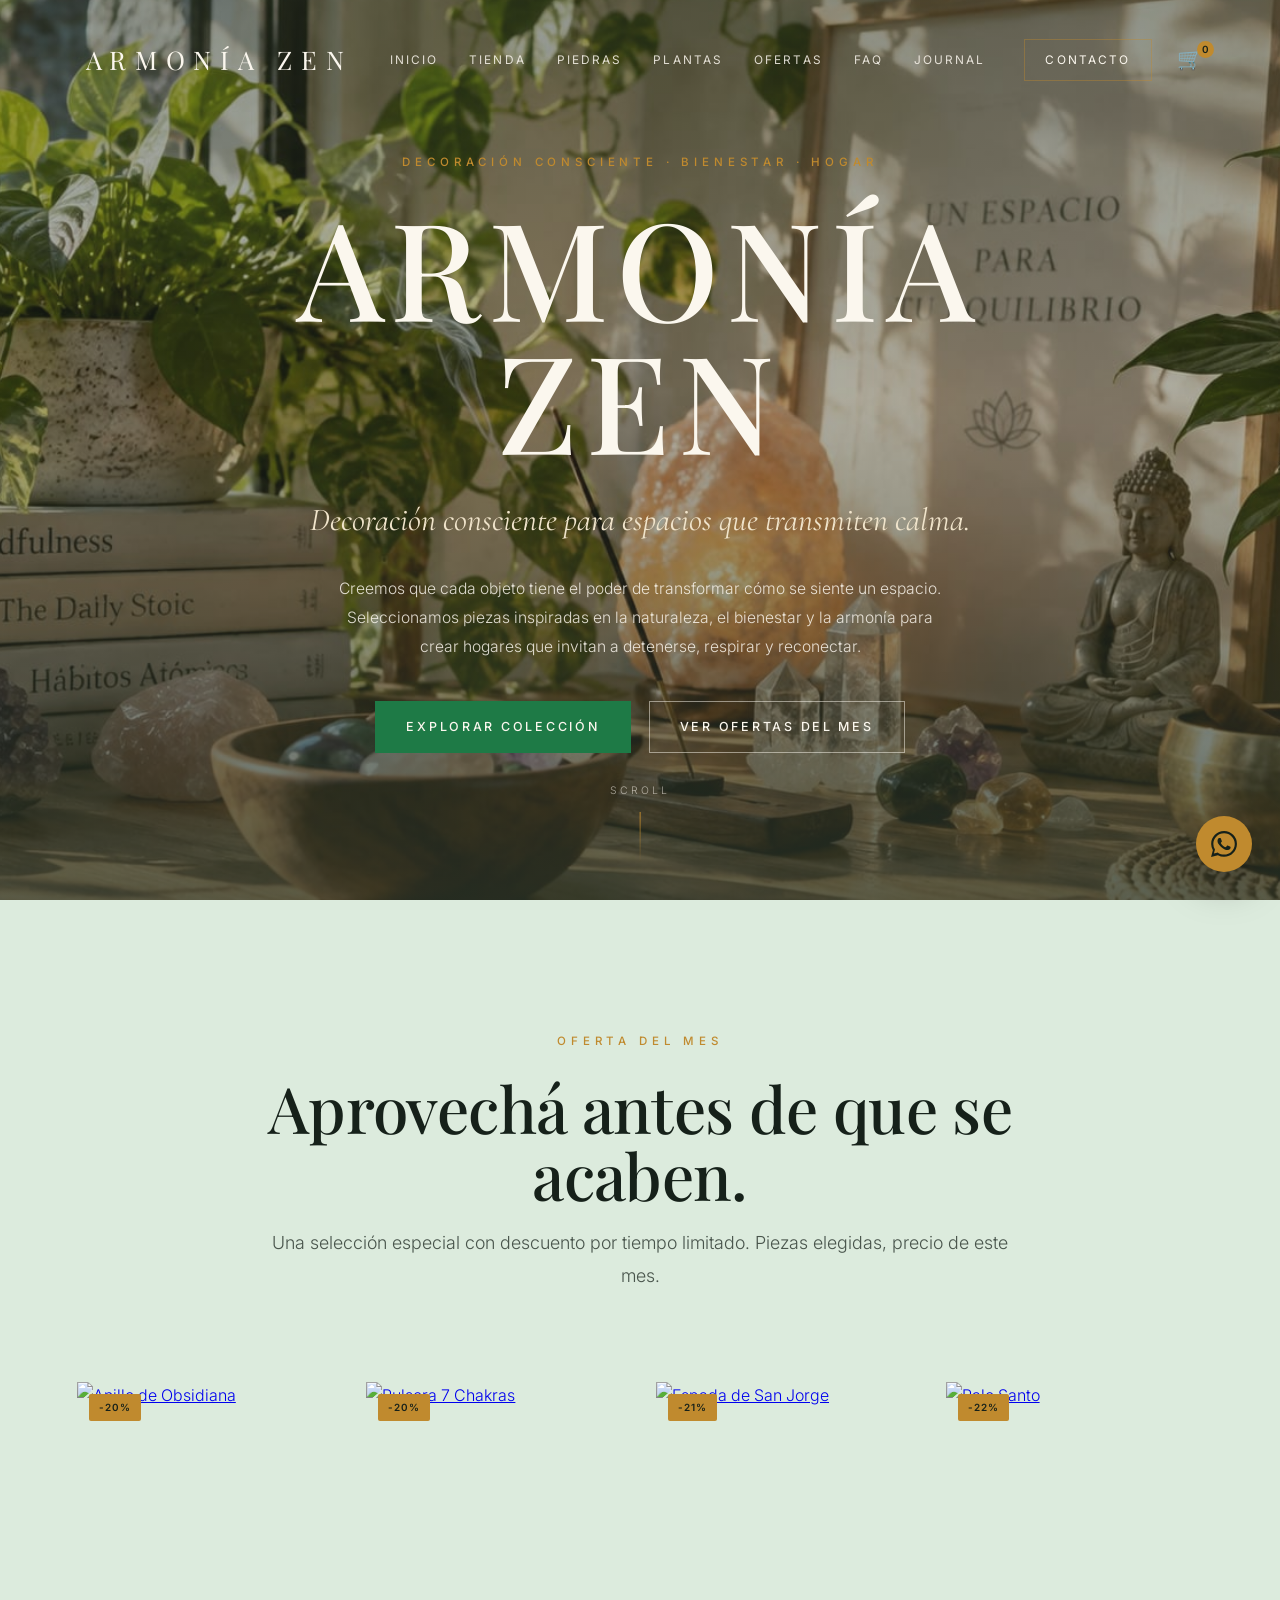
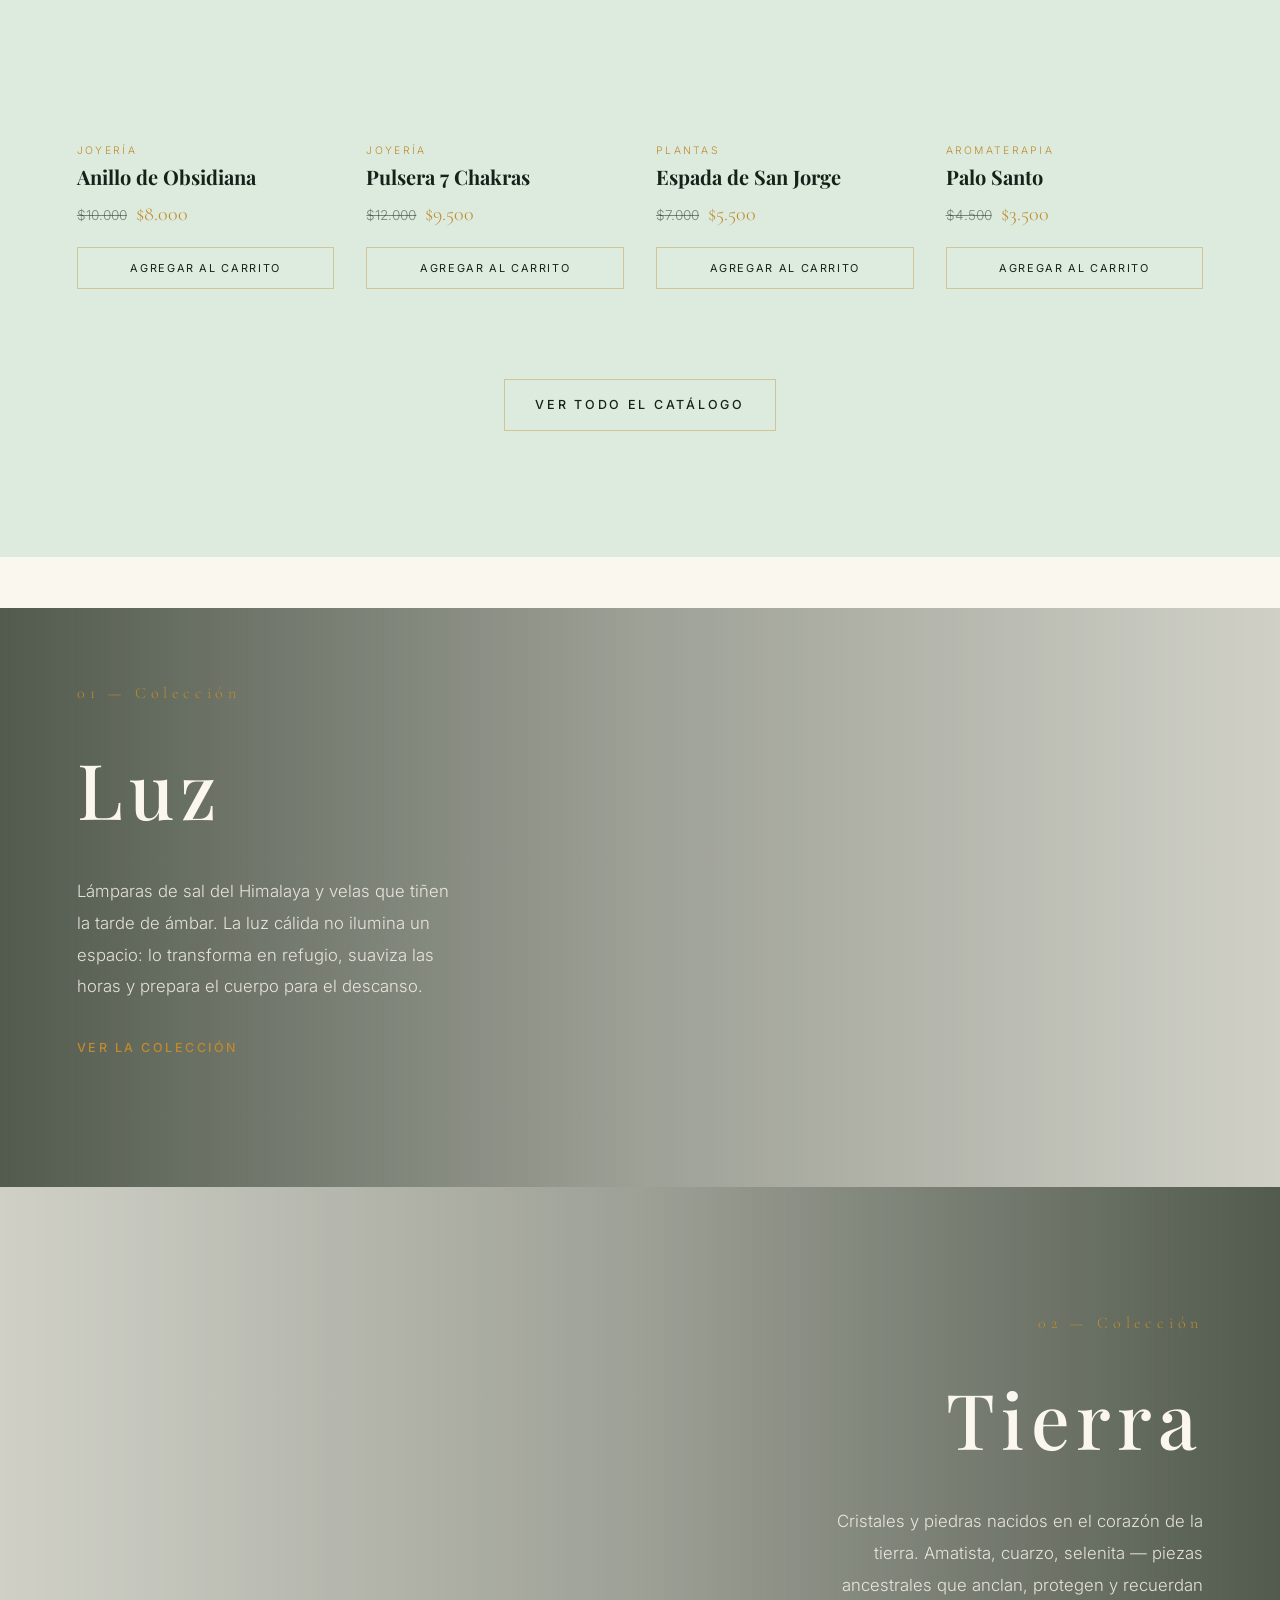
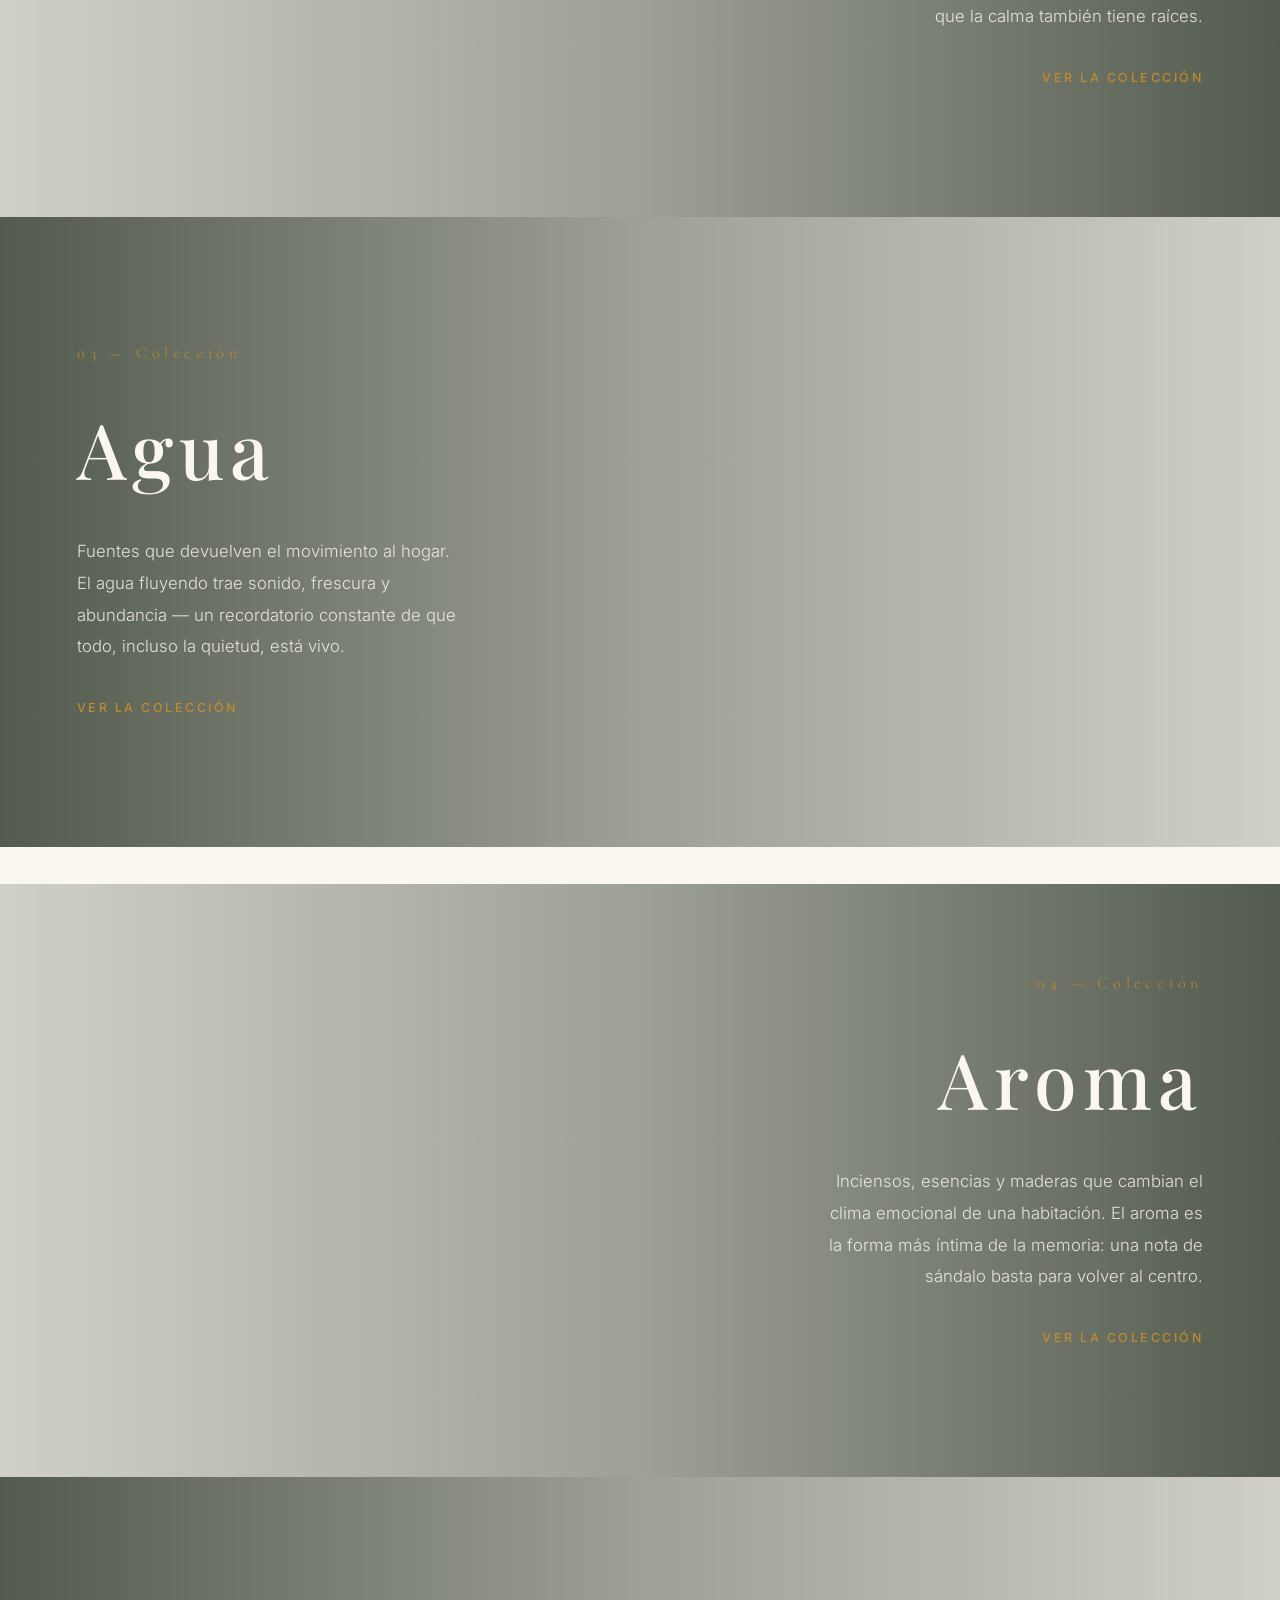
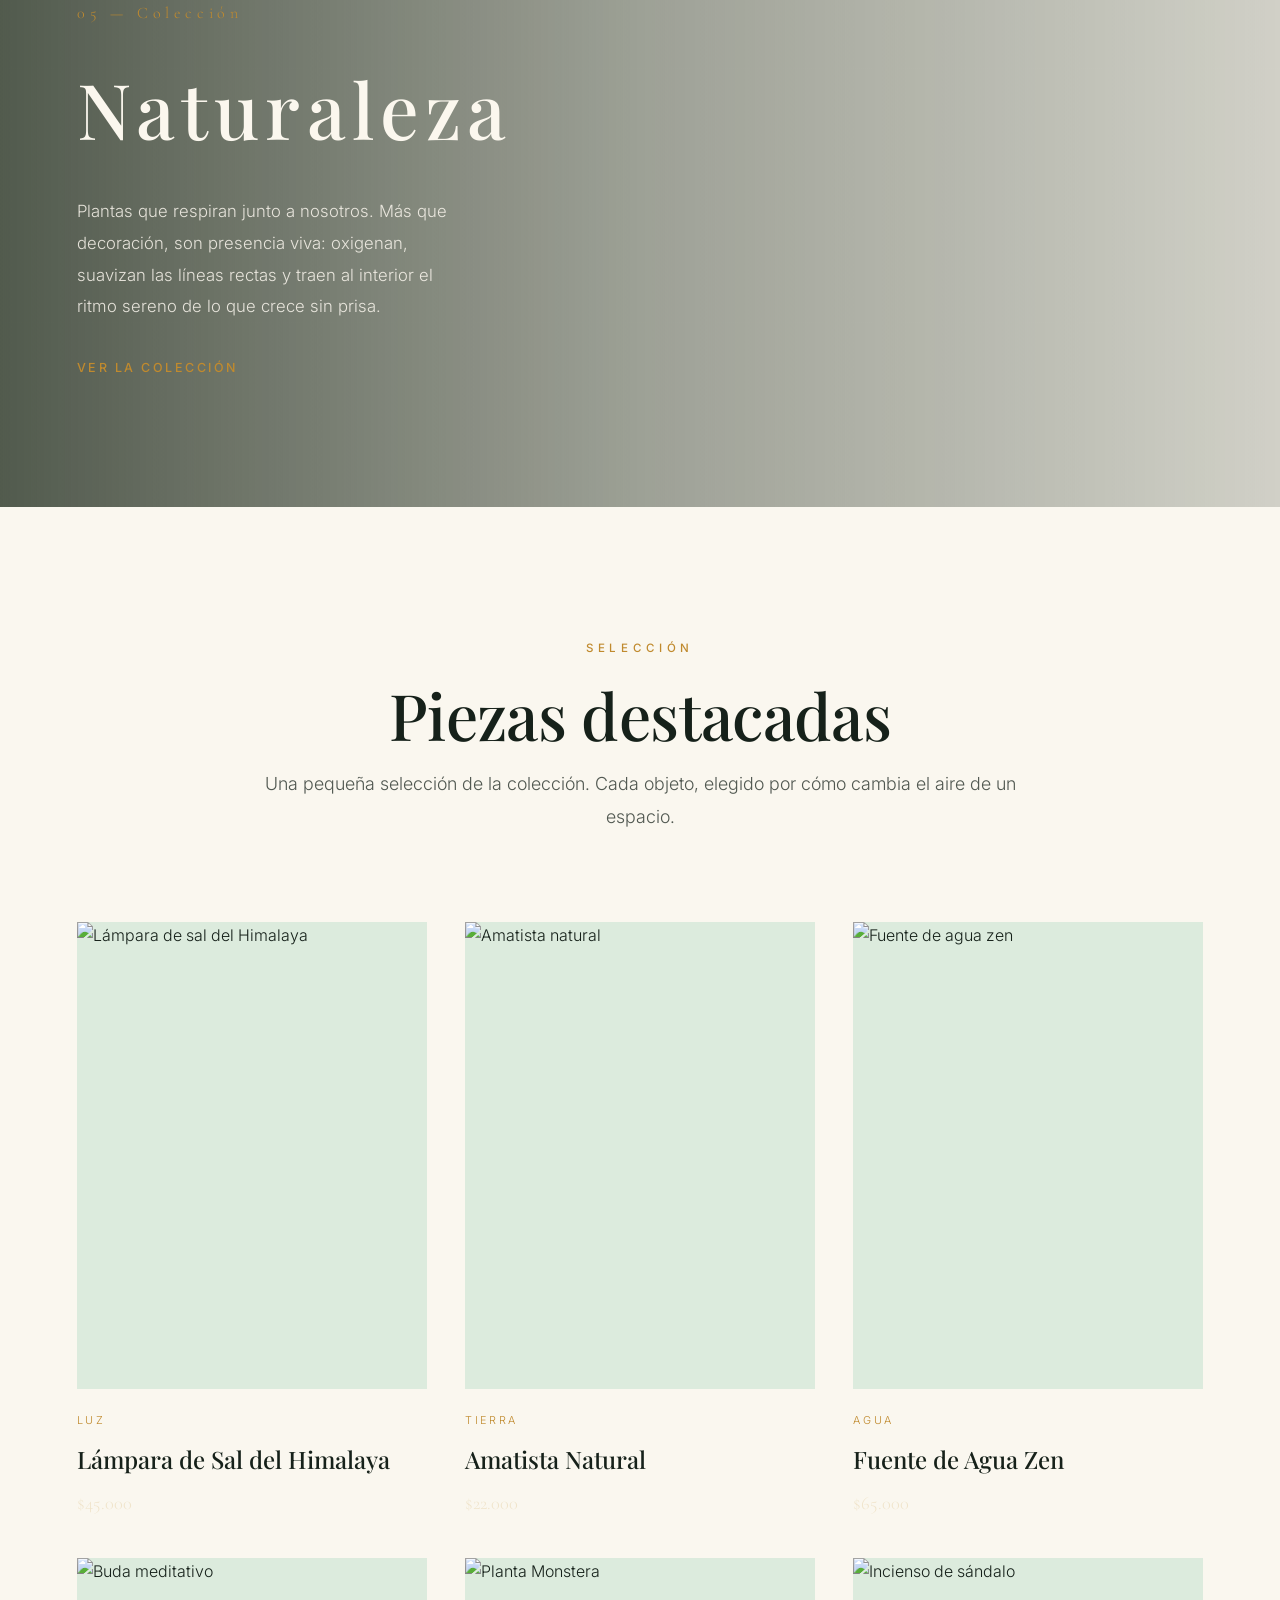
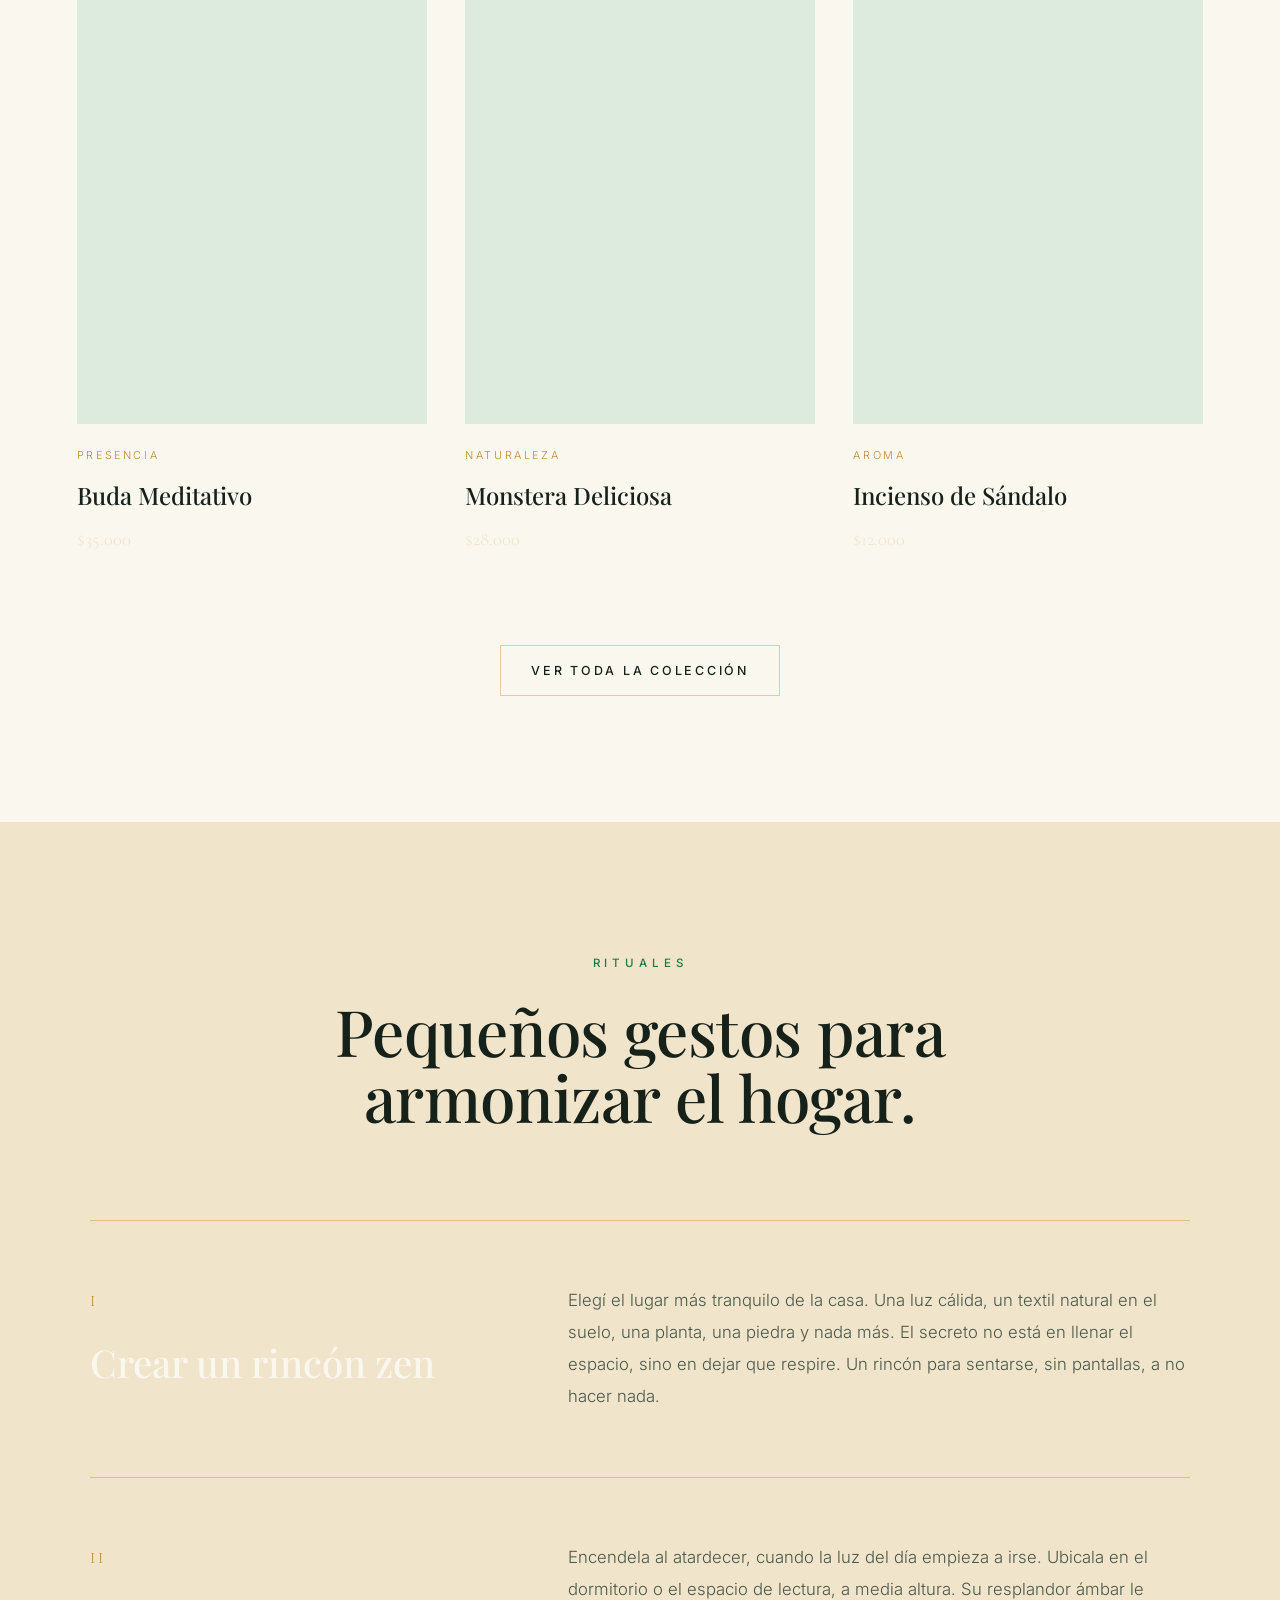
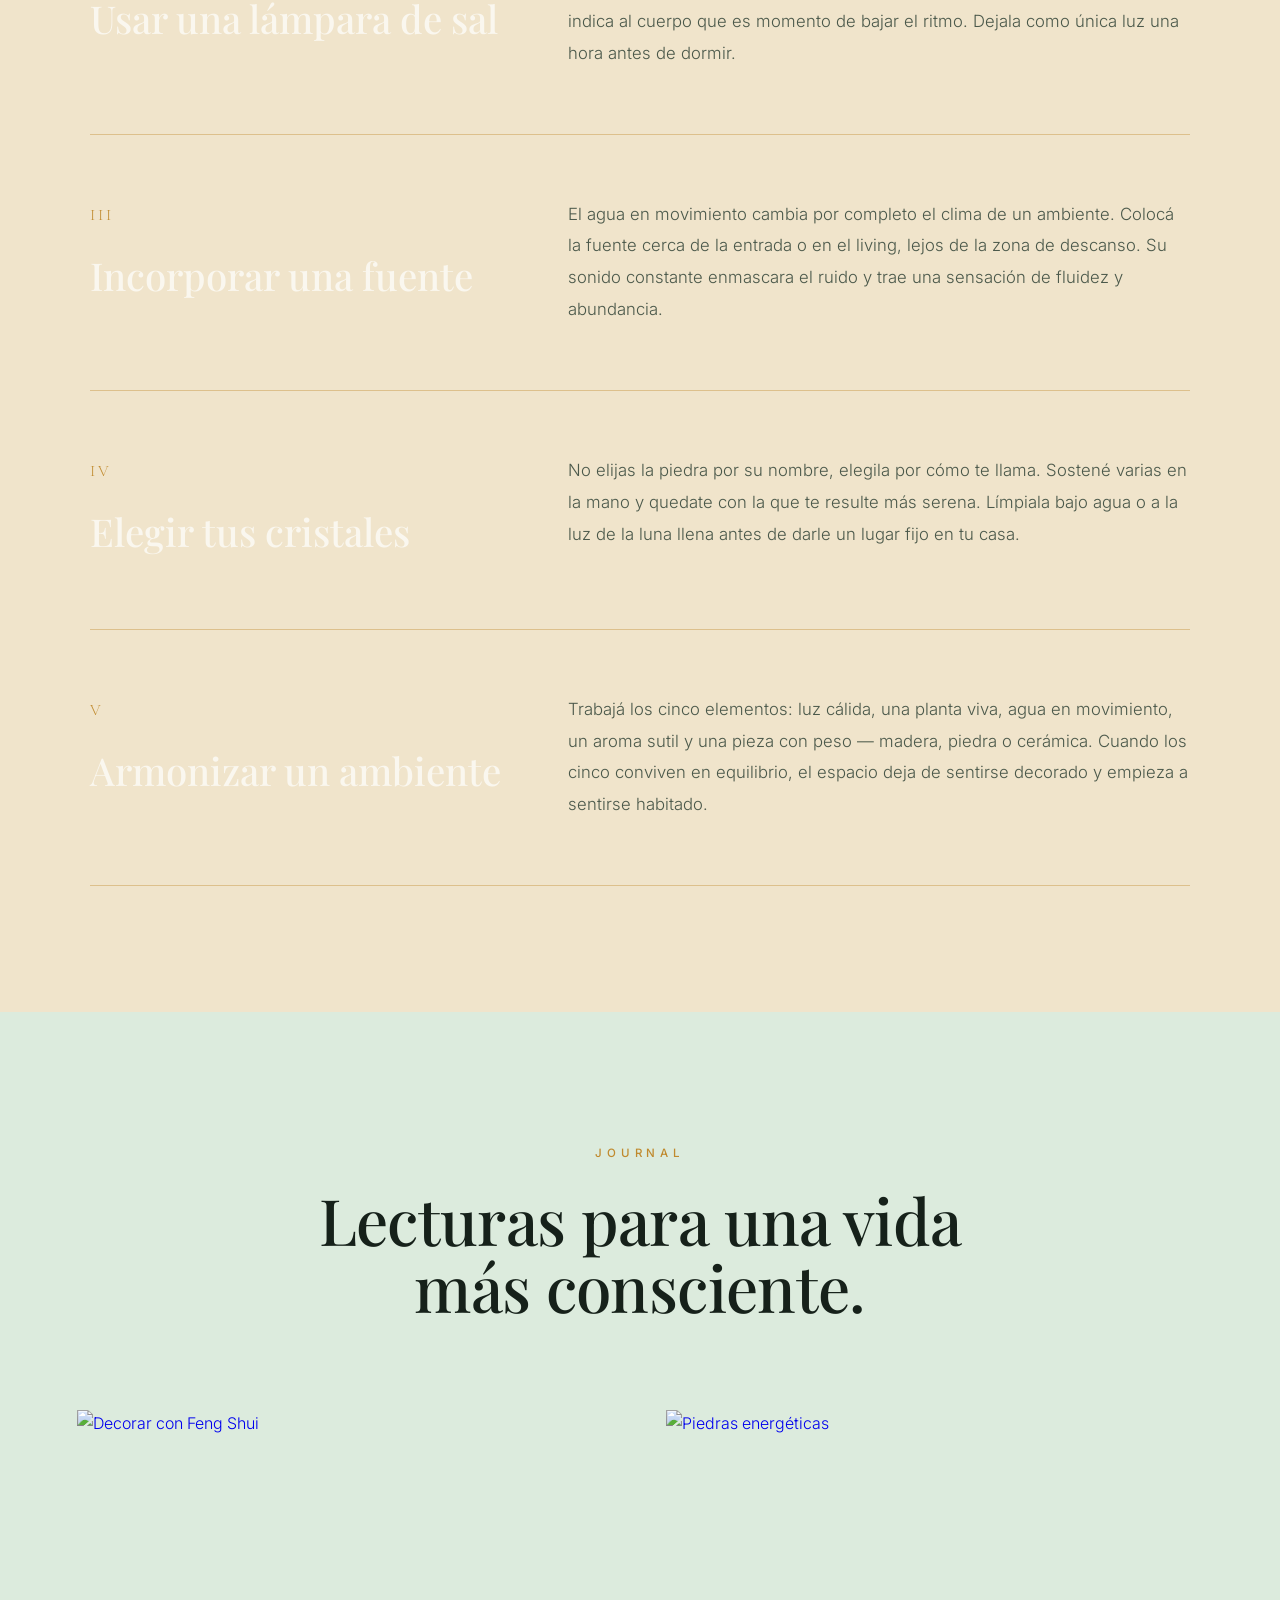
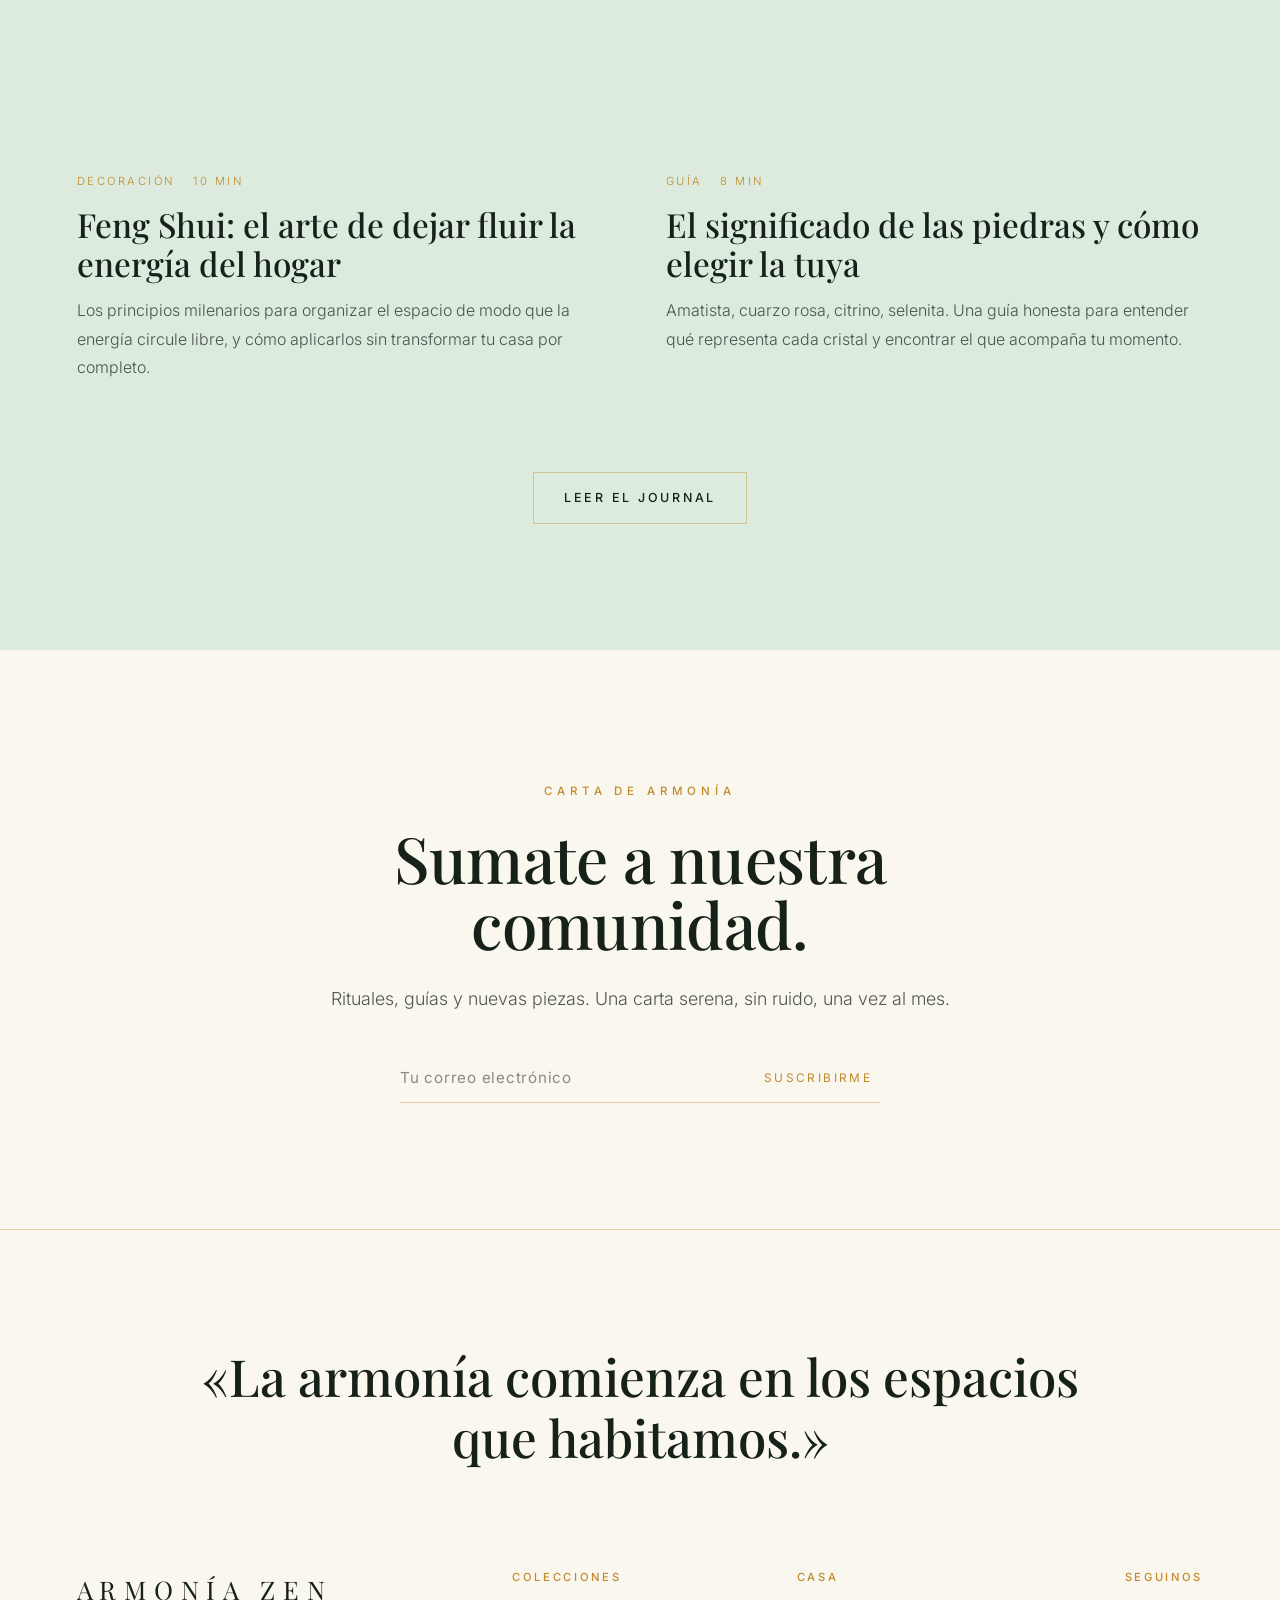
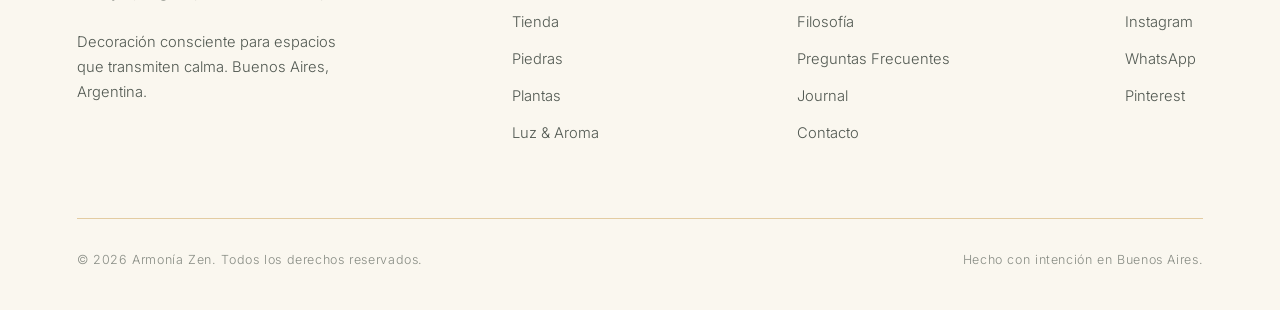
==== commit aaeedf82: "Limpiar catalogo, optimizar velocidad/diseno y actualizar hero banner - Elimina 89 productos de ejem" ====
--- a/index.html
+++ b/index.html
@@ -2,6 +2,7 @@
 <html lang="es">
 <head>
     <meta charset="UTF-8">
+    <link rel="icon" type="image/svg+xml" href="favicon.svg">
     <meta name="viewport" content="width=device-width, initial-scale=1.0">
     <title>Armonía Zen — Decoración consciente para espacios que transmiten calma</title>
     <meta name="description" content="Armonía Zen selecciona piezas inspiradas en la naturaleza, el bienestar y la armonía para crear hogares que invitan a detenerse, respirar y reconectar.">
@@ -53,7 +54,7 @@
 
     <!-- HERO -->
     <section class="hero">
-        <div class="hero__media" data-parallax="0.3" style="background-image: url('https://images.unsplash.com/photo-1512972972907-6d71529c5e92?w=2000&q=80&auto=format&fit=crop');"></div>
+        <div class="hero__media" data-parallax="0.3" style="background-image: url('imagenes/banner.jpg');"></div>
         <div class="hero__inner">
             <span class="eyebrow">Decoración consciente · Bienestar · Hogar</span>
             <h1 class="hero__title">ARMONÍA ZEN</h1>
--- a/css/armonia.css
+++ b/css/armonia.css
@@ -4,22 +4,22 @@
    ========================================================================== */
 
 :root {
-    /* Paleta — cálida, natural, luminosa (rebrand 2026) */
-    --forest: #F5F1E8;   /* antes fondo oscuro dominante → ahora marfil cálido, fondo dominante */
-    --moss: #A8B5A0;     /* antes verde medio-oscuro → ahora verde salvia, secciones suaves */
-    --ivory: #465044;    /* antes texto claro → ahora verde profundo, texto dominante */
-    --gold: #C6A96B;     /* dorado champagne — usar con moderación (detalles, líneas, iconos) */
-    --beige: #D8C9B2;    /* beige arena */
-
-    --ivory-soft: rgba(70, 80, 68, 0.72);
-    --ivory-faint: rgba(70, 80, 68, 0.48);
-    --gold-line: rgba(198, 169, 107, 0.4);
+    /* Paleta — premium, vívida, ecommerce (rebrand 2026 v2) */
+    --forest: #FAF7EF;   /* fondo marfil, limpio y luminoso */
+    --moss: #DCEBDD;     /* secciones suaves — verde menta claro (antes salvia apagado) */
+    --ivory: #16211A;    /* texto principal — verde casi negro, alto contraste */
+    --gold: #C08A2E;     /* dorado vívido — antes champagne pálido, ahora con cuerpo */
+    --beige: #F0E4CB;    /* beige arena, más cálido y claro */
+
+    --ivory-soft: rgba(22, 33, 26, 0.74);
+    --ivory-faint: rgba(22, 33, 26, 0.5);
+    --gold-line: rgba(192, 138, 46, 0.4);
 
     /* Nuevos tonos de marca */
-    --olive: #78866B;        /* botones y elementos importantes */
-    --olive-deep: #5f6b55;   /* hover de oliva */
-    --sand: #D8C9B2;         /* beige arena (alias de --beige) */
-    --terracotta: #B98268;   /* acento cálido, uso puntual */
+    --olive: #1E7A46;        /* verde esmeralda vívido — botones y elementos importantes */
+    --olive-deep: #145C34;   /* hover de esmeralda */
+    --sand: #F0E4CB;         /* beige arena (alias de --beige) */
+    --terracotta: #C23B4F;   /* rojo rubí vívido — ofertas y acentos de urgencia */
 
     /* Texto/iconos SOBRE fotografías — se mantienen claros a propósito */
     --on-photo: #FBF7EE;
@@ -1344,14 +1344,15 @@
    ========================================================================== */
 
 :root {
-    /* Sistema del catálogo (rebrand 2026) — nombres heredados, valores nuevos */
-    --sand:       #D8C9B2;              /* placeholder de imagen — beige arena */
-    --sage:       #78866B;              /* acentos/hover — verde oliva */
-    --sage-dark:  #465044;              /* texto principal — verde profundo */
-    --warm-white: #F5F1E8;              /* fondo del catálogo — marfil cálido */
-    --warm-gold:  #C6A96B;              /* dorado champagne */
-    --sage-line:  rgba(70,80,68,0.14);
-    --sage-faint: rgba(70,80,68,0.58);
+    /* Sistema del catálogo (rebrand 2026 v2) — nombres heredados, valores vívidos */
+    --sand:       #F0E4CB;              /* placeholder de imagen — beige arena cálido */
+    --sage:       #1E7A46;              /* acentos/hover — verde esmeralda vívido */
+    --sage-dark:  #16211A;              /* texto principal — verde casi negro, alto contraste */
+    --warm-white: #FAF7EF;              /* fondo del catálogo — marfil limpio */
+    --warm-gold:  #C08A2E;              /* dorado vívido */
+    --sage-line:  rgba(22,33,26,0.12);
+    --sage-faint: rgba(22,33,26,0.56);
+    --ruby:       #C23B4F;              /* rojo rubí — ofertas, favoritos, urgencia */
 }
 
 /* Wrapper que cambia el fondo a claro */
@@ -1495,7 +1496,9 @@
 .pcard {
     background: var(--warm-white);
     border: 1px solid var(--sage-line);
-    transition: box-shadow 0.55s var(--ease), transform 0.55s var(--ease);
+    border-radius: 16px;
+    overflow: hidden;
+    transition: box-shadow 0.4s var(--ease), transform 0.4s var(--ease), border-color 0.4s var(--ease);
     cursor: pointer;
     text-decoration: none;
     color: inherit;
@@ -1503,8 +1506,9 @@
     flex-direction: column;
 }
 .pcard:hover {
-    box-shadow: 0 18px 55px rgba(0,0,0,0.3);
+    box-shadow: 0 18px 46px rgba(22,33,26,0.18);
     transform: translateY(-5px);
+    border-color: var(--sage);
 }
 
 .pcard__img {
@@ -1541,12 +1545,12 @@
     backdrop-filter: blur(6px);
     -webkit-backdrop-filter: blur(6px);
 }
-.pbadge--sale    { background: var(--terracotta); color: #fff; border: 1px solid rgba(255,255,255,0.25); }
-.pbadge--hot     { background: rgba(47, 59, 50, 0.85); color: #fff; border: 1px solid rgba(255,255,255,0.1); }
-.pbadge--artisan { background: rgba(203, 183, 124, 0.9); color: var(--sage-dark); box-shadow: 0 2px 10px rgba(0,0,0,0.05); }
-.pbadge--natural { background: rgba(132, 145, 135, 0.85); color: #fff; border: 1px solid rgba(255,255,255,0.2); }
-.pbadge--wellness{ background: rgba(232,221,208,0.9); color: var(--sage-dark); box-shadow: 0 2px 10px rgba(0,0,0,0.05); }
-.pbadge--gift    { background: rgba(255,255,255,0.9); color: var(--sage-dark); border: 1px solid var(--sage-line); }
+.pbadge--sale    { background: var(--ruby); color: #fff; border: 1px solid rgba(255,255,255,0.25); }
+.pbadge--hot     { background: var(--sage-dark); color: #fff; border: 1px solid rgba(255,255,255,0.1); }
+.pbadge--artisan { background: var(--warm-gold); color: #fff; box-shadow: 0 2px 10px rgba(0,0,0,0.1); }
+.pbadge--natural { background: var(--sage); color: #fff; border: 1px solid rgba(255,255,255,0.2); }
+.pbadge--wellness{ background: #fff; color: var(--sage); border: 1px solid var(--sage); }
+.pbadge--gift    { background: #fff; color: var(--ruby); border: 1px solid var(--ruby); }
 
 /* Wishlist btn */
 .pcard__wish {
@@ -1570,7 +1574,7 @@
 }
 .pcard:hover .pcard__wish,
 .pcard__wish.liked { opacity: 1; transform: scale(1); }
-.pcard__wish.liked { color: #c97b6e; }
+.pcard__wish.liked { color: var(--ruby); }
 
 /* Overlay acción rápida */
 .pcard__overlay {
@@ -1652,8 +1656,9 @@
 }
 .pcard__price {
     font-family: var(--serif);
-    font-size: 1.2rem;
-    color: var(--sage-dark);
+    font-size: 1.28rem;
+    font-weight: 600;
+    color: var(--gold);
 }
 .pcard__price-orig {
     font-size: 0.85rem;
@@ -1661,7 +1666,7 @@
     text-decoration: line-through;
     margin-right: 6px;
 }
-.pcard__price-sale { color: var(--terracotta); }
+.pcard__price-sale { color: var(--ruby); }
 .pcard__foot-actions {
     display: flex;
     align-items: center;
@@ -2031,11 +2036,27 @@
 }
 @media (max-width: 600px) {
     .catalog-grid { grid-template-columns: 1fr 1fr; gap: 10px; }
-    .pcard__body { padding: 14px 15px 18px; }
-    .pcard__name { font-size: 1.08rem; }
-    .cat-tab { padding: 15px 14px; font-size: 0.62rem; }
-    .cat-bar__tools { flex-direction: column; align-items: flex-start; }
-    .cat-search { width: 100%; }
+    .pcard { border-radius: 12px; }
+    .pcard__img { aspect-ratio: 1/1; }
+    .pcard__body { padding: 12px 12px 14px; }
+    .pcard__sub { font-size: 0.56rem; margin-bottom: 4px; }
+    .pcard__name { font-size: 0.92rem; margin-bottom: 4px; line-height: 1.18; }
+    .pcard__desc { font-size: 0.76rem; line-height: 1.4; margin-bottom: 10px; -webkit-line-clamp: 2; }
+    .pcard__foot { padding-top: 10px; gap: 6px; }
+    .pcard__price { font-size: 1.02rem; }
+    .pcard__link { font-size: 0.56rem; }
+    .pcard__add { width: 28px; height: 28px; font-size: 0.85rem; }
+    .pcard__badges { top: 8px; left: 8px; }
+    .pcard__wish { top: 8px; right: 8px; width: 28px; height: 28px; opacity: 1; transform: scale(1); }
+    .pbadge { font-size: 0.52rem; padding: 4px 8px; }
+    .cat-tab { padding: 12px 12px; font-size: 0.6rem; }
+    .cat-bar__row { padding: 0 16px; }
+    .cat-bar__sub { padding: 8px 16px; min-height: 0; }
+    .cat-bar__tools { padding: 10px 16px; gap: 10px; }
+    .cat-search { width: 100%; order: 1; }
+    .cat-sort { order: 2; flex: 1; font-size: 0.62rem; padding: 0.45em 0.6em; }
+    .cat-count { order: 3; margin-left: 0; }
+    .catalog-section { padding: 14px 16px 40px; }
     .prod-features__list { grid-template-columns: 1fr; }
     .prod-energy__grid { grid-template-columns: 1fr; }
     .recently-grid { grid-column: repeat(2, 1fr); }
@@ -2256,15 +2277,15 @@
     border: 1px solid;
 }
 .prod-body .pbadge--artesanal,
-.prod-body .pbadge--artisan   { border-color: var(--gold-line); color: var(--gold); }
-.prod-body .pbadge--natural   { border-color: rgba(126,146,120,.4); color: #7E9278; }
-.prod-body .pbadge--especial  { background: var(--gold); color: var(--ivory); border-color: var(--gold); }
-.prod-body .pbadge--importado { border-color: var(--ivory-faint); color: var(--ivory-soft); }
-.prod-body .pbadge--popular   { background: var(--moss); border-color: var(--ivory-faint); color: var(--ivory); }
-.prod-body .pbadge--sale      { background: var(--terracotta); color: #fff; border-color: rgba(255,255,255,0.25); }
-.prod-body .pbadge--hot       { background: rgba(47, 59, 50, 0.9); color: #fff; border-color: rgba(255,255,255,0.15); }
-.prod-body .pbadge--wellness  { background: rgba(232,221,208,0.95); color: var(--sage-dark); border-color: transparent; }
-.prod-body .pbadge--gift      { background: rgba(255,255,255,0.95); color: var(--sage-dark); border-color: transparent; }
+.prod-body .pbadge--artisan   { background: var(--gold); color: #fff; border-color: var(--gold); }
+.prod-body .pbadge--natural   { background: #fff; border-color: var(--sage); color: var(--sage); }
+.prod-body .pbadge--especial  { background: var(--gold); color: #fff; border-color: var(--gold); }
+.prod-body .pbadge--importado { background: #fff; border-color: var(--ivory-faint); color: var(--ivory-soft); }
+.prod-body .pbadge--popular   { background: var(--sage-dark); border-color: var(--sage-dark); color: #fff; }
+.prod-body .pbadge--sale      { background: var(--ruby); color: #fff; border-color: rgba(255,255,255,0.25); }
+.prod-body .pbadge--hot       { background: var(--sage-dark); color: #fff; border-color: rgba(255,255,255,0.15); }
+.prod-body .pbadge--wellness  { background: #fff; color: var(--sage); border-color: var(--sage); }
+.prod-body .pbadge--gift      { background: #fff; color: var(--ruby); border-color: var(--ruby); }
 
 /* ----- HERO 50/50 ----- */
 .ph-hero {
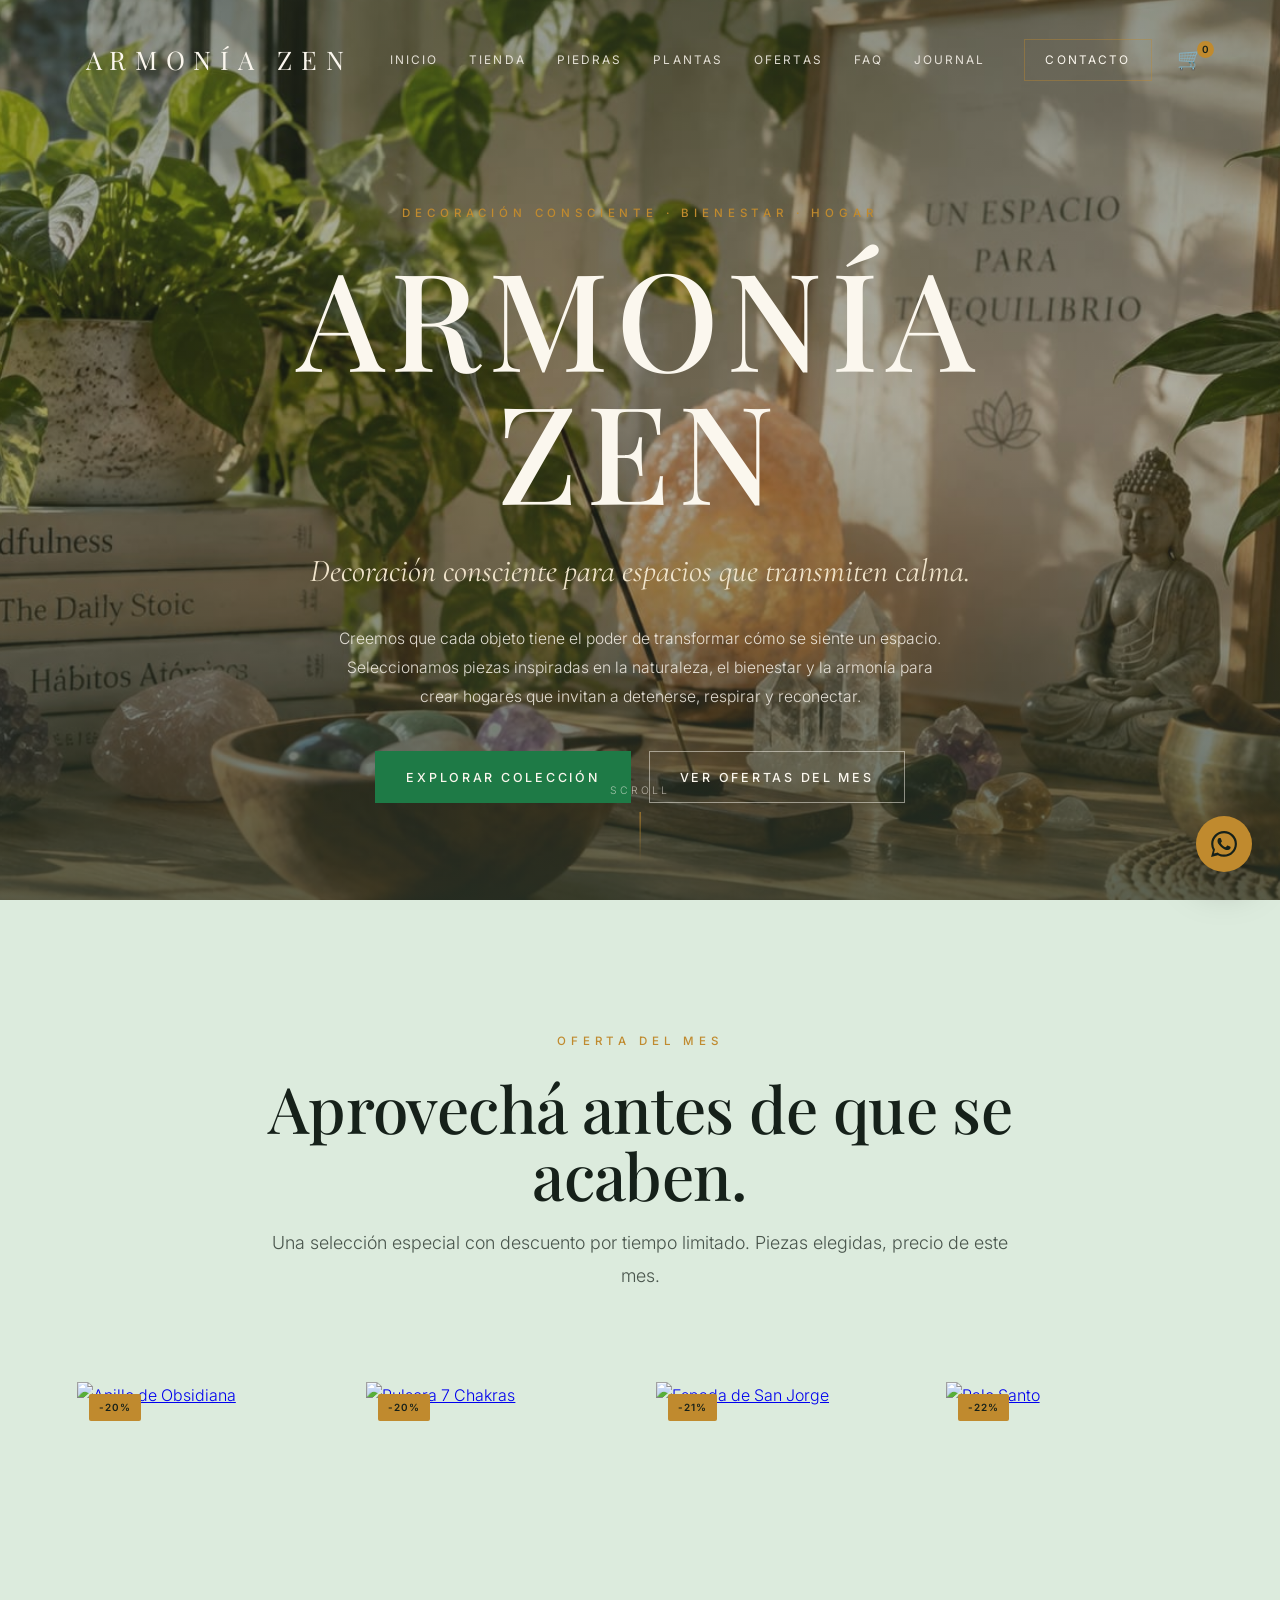
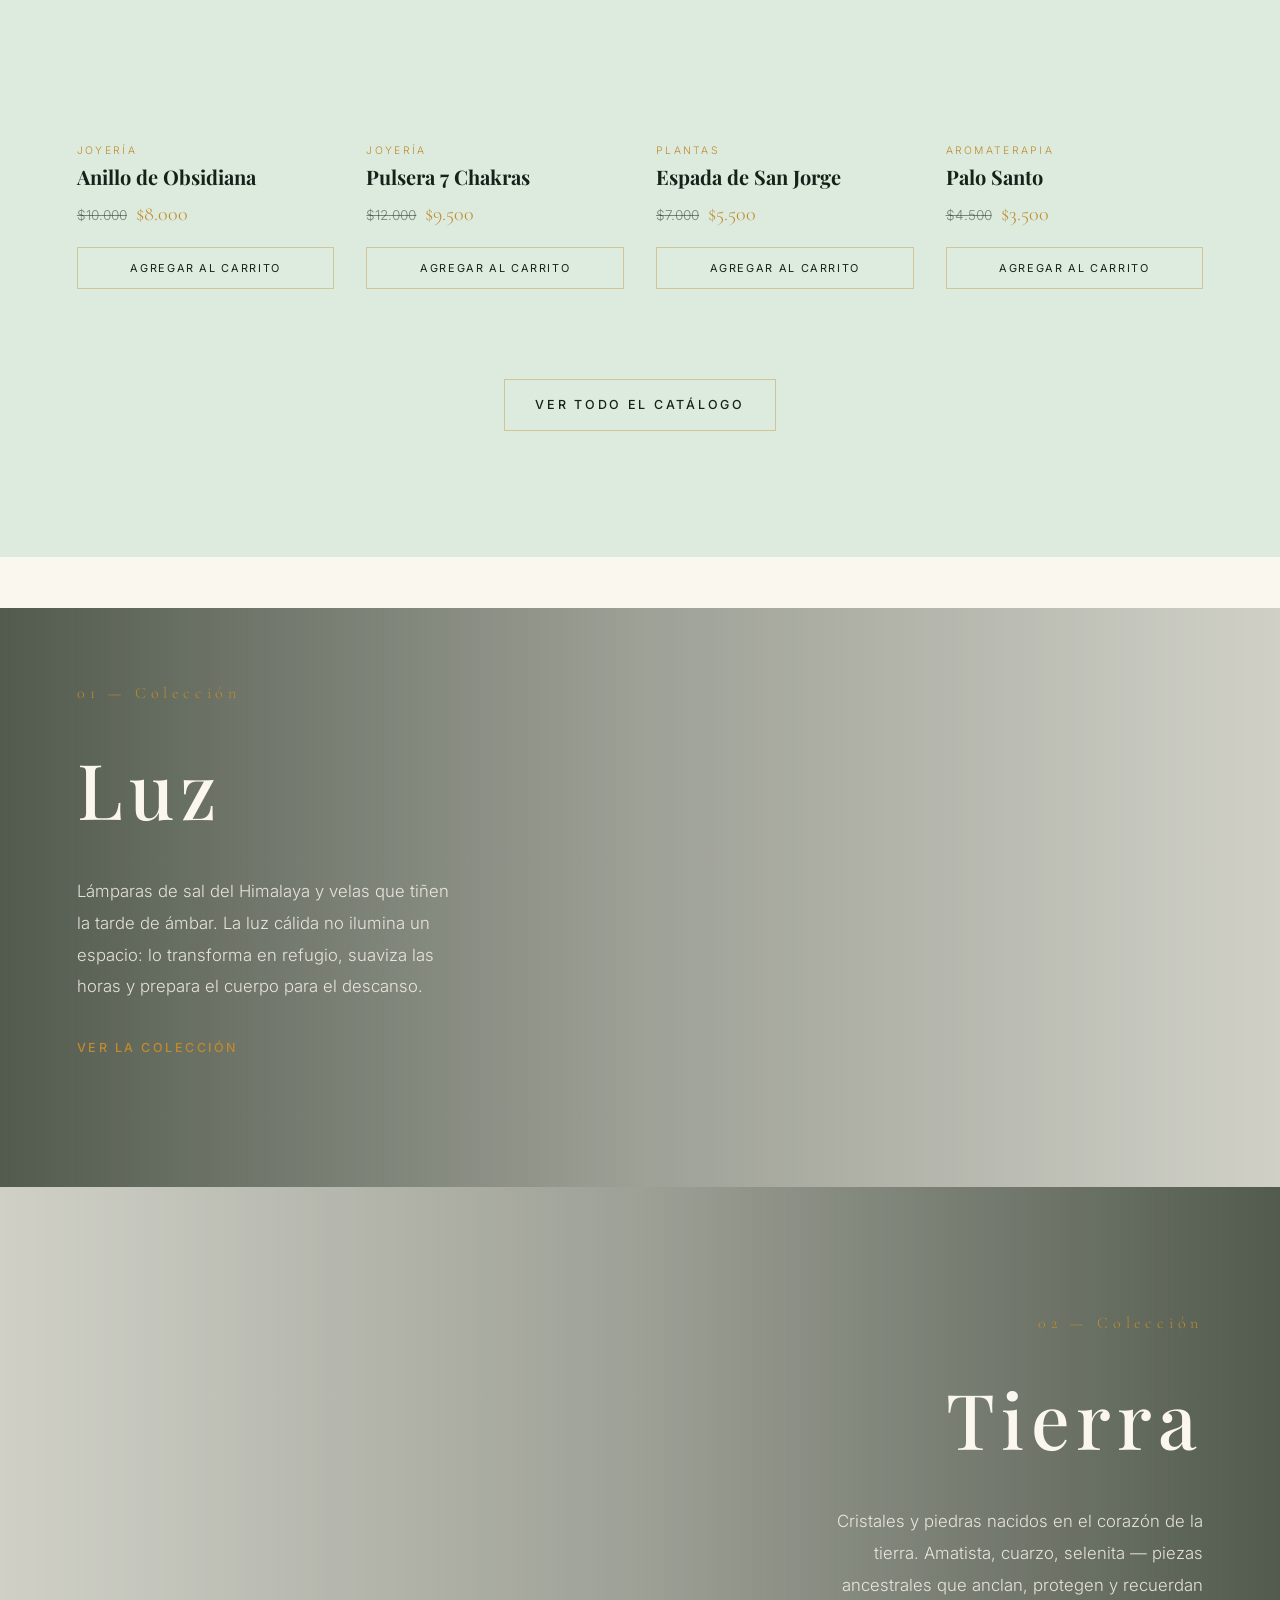
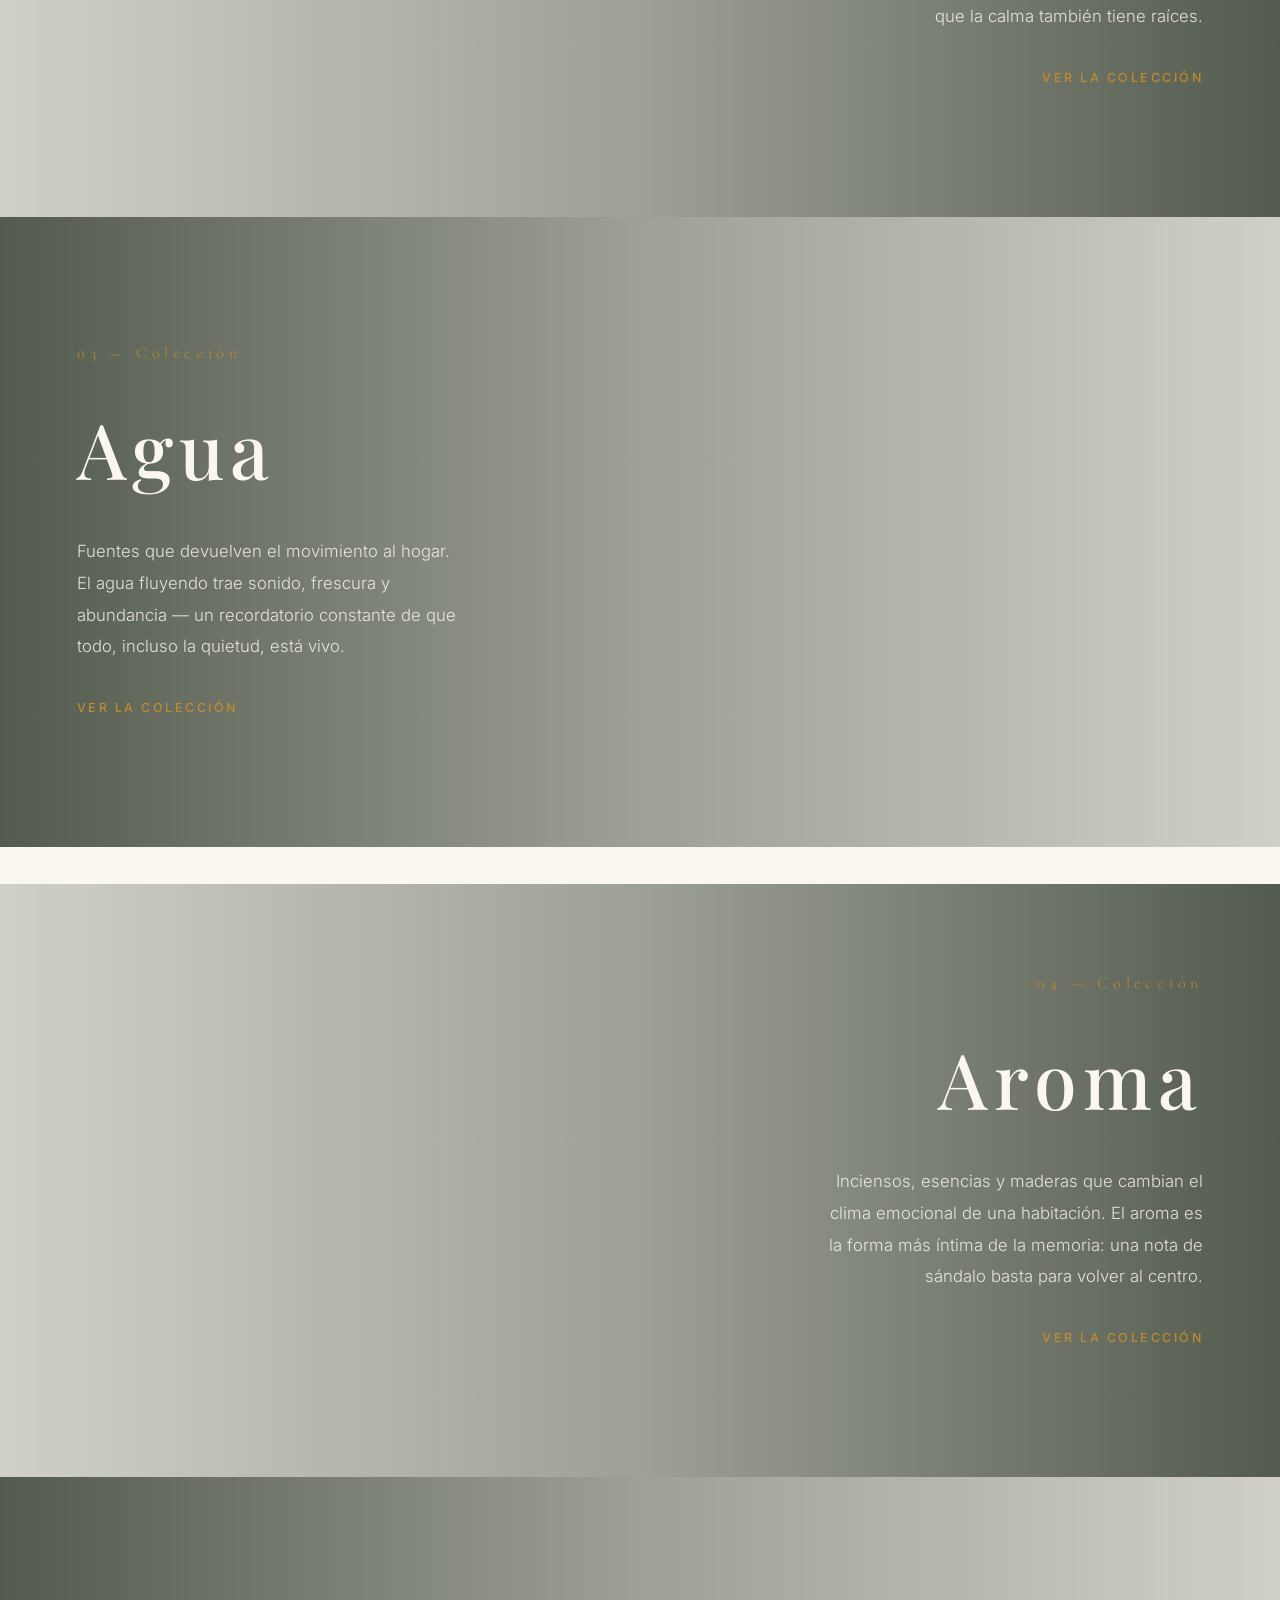
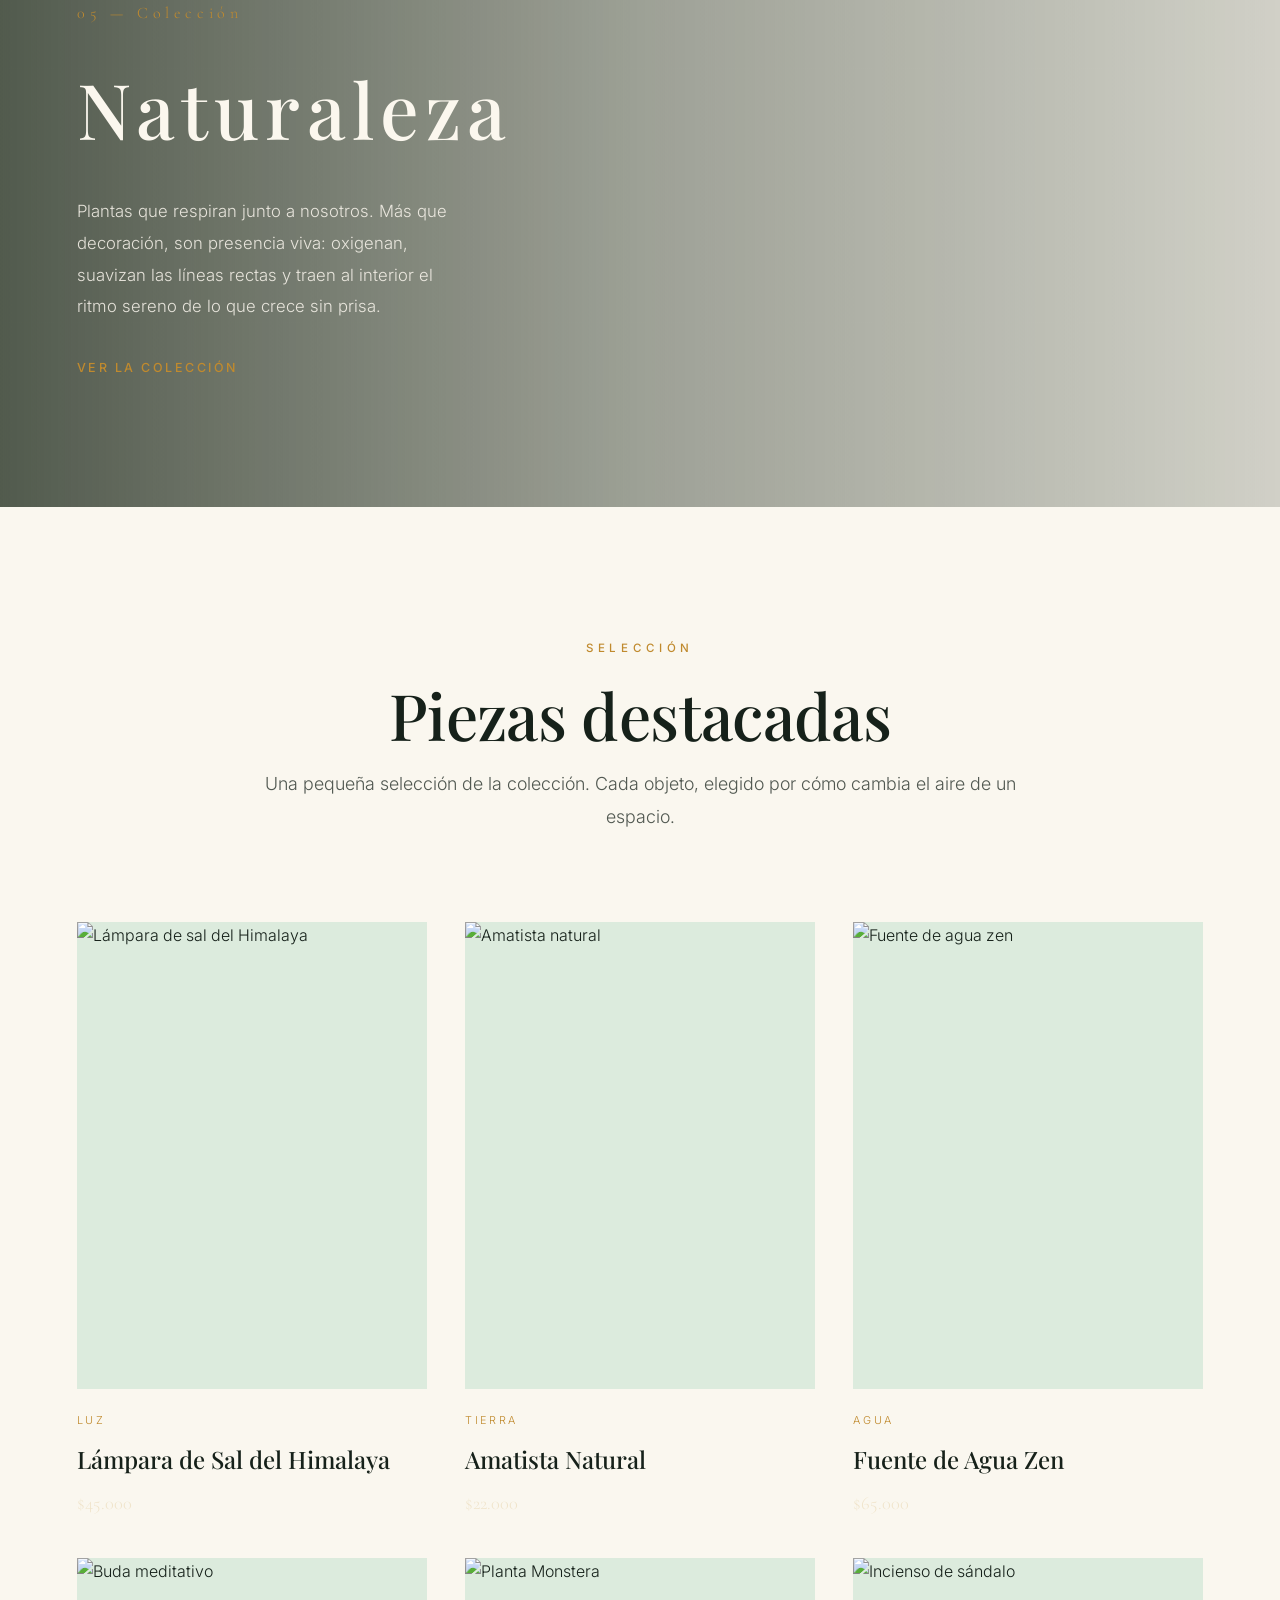
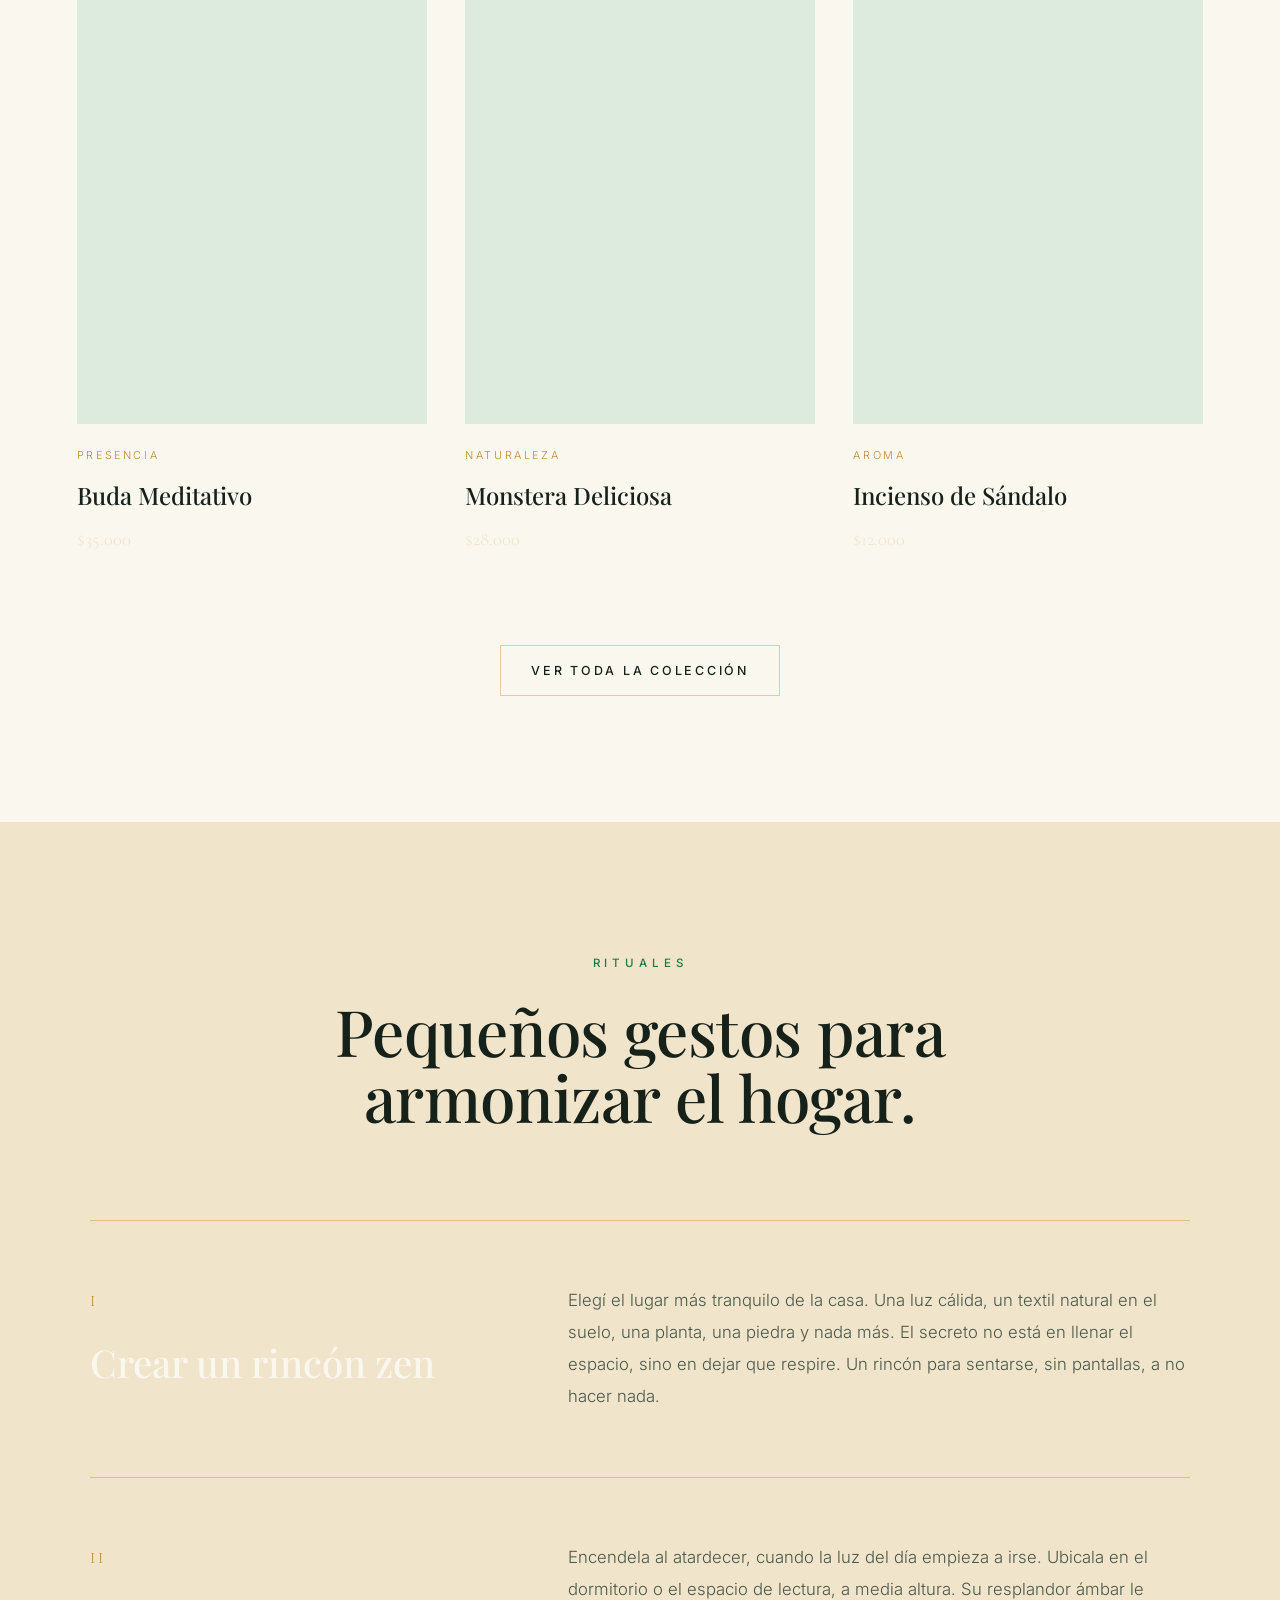
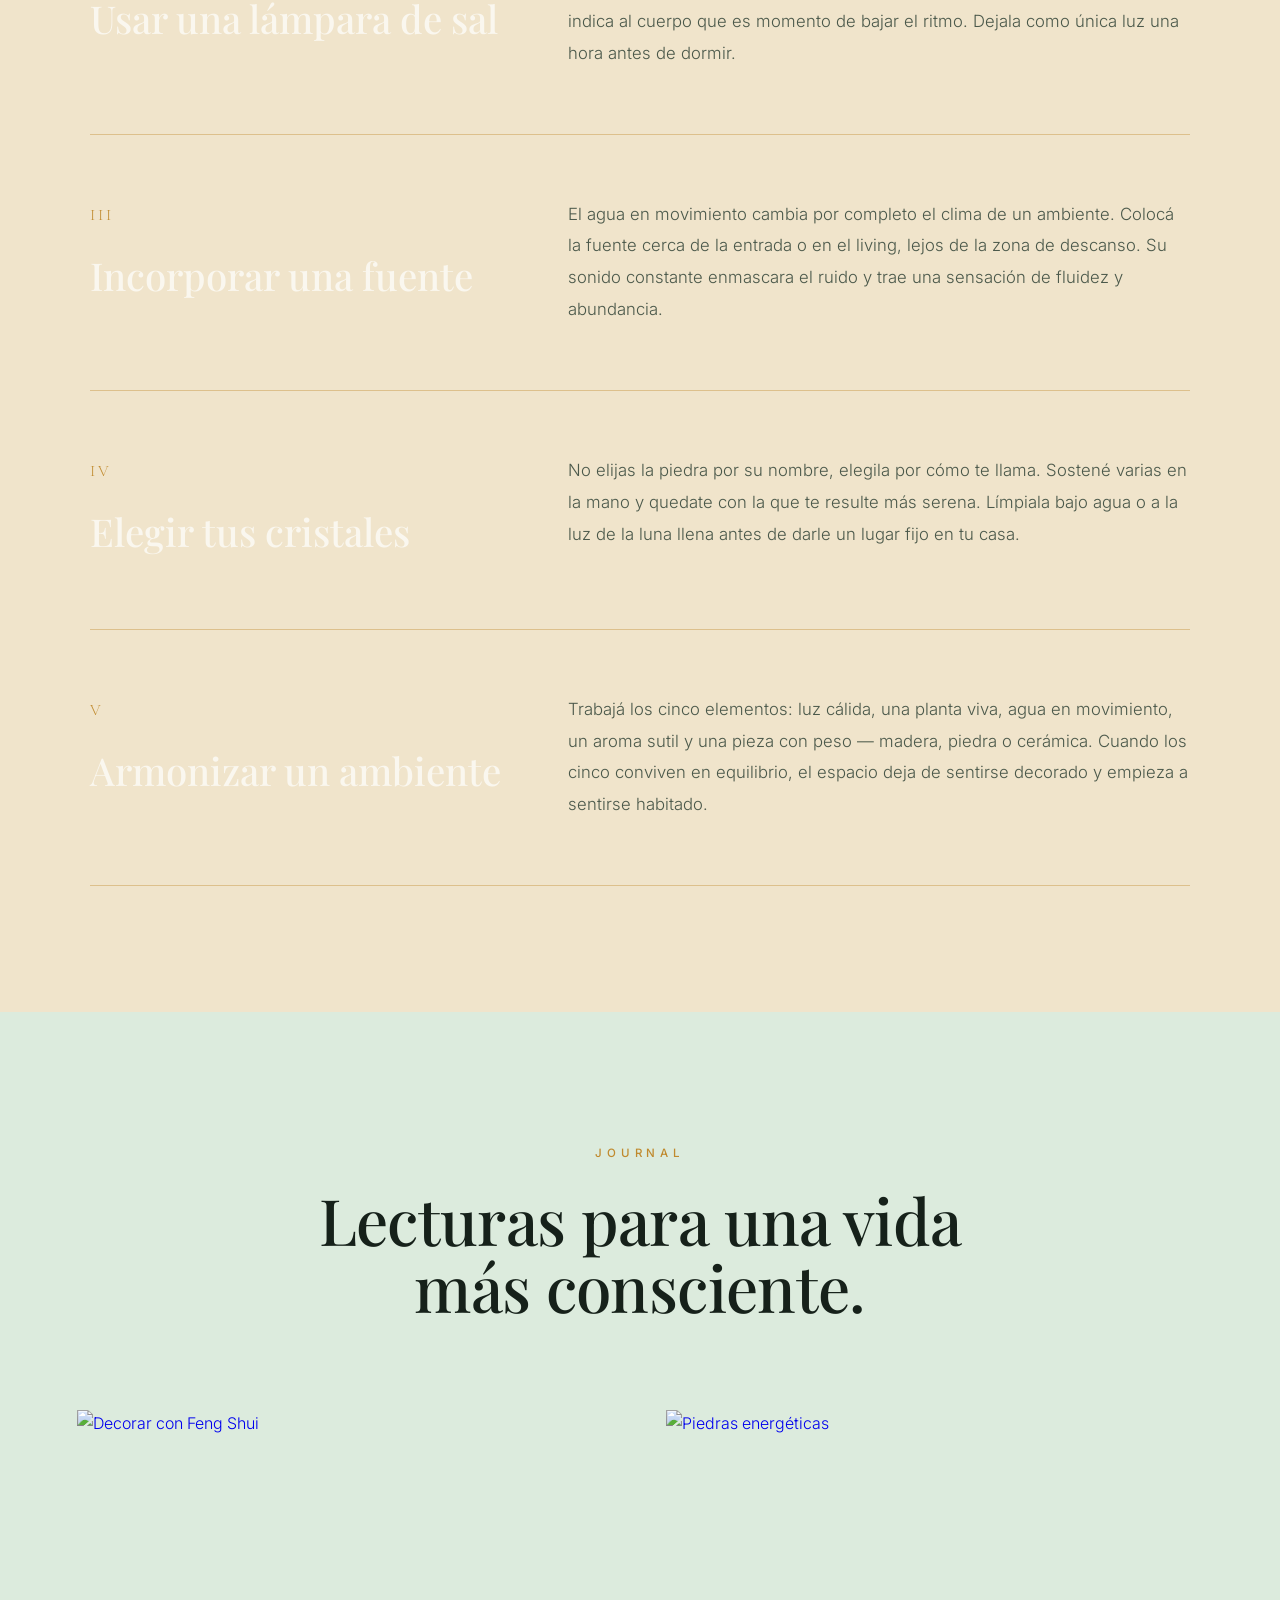
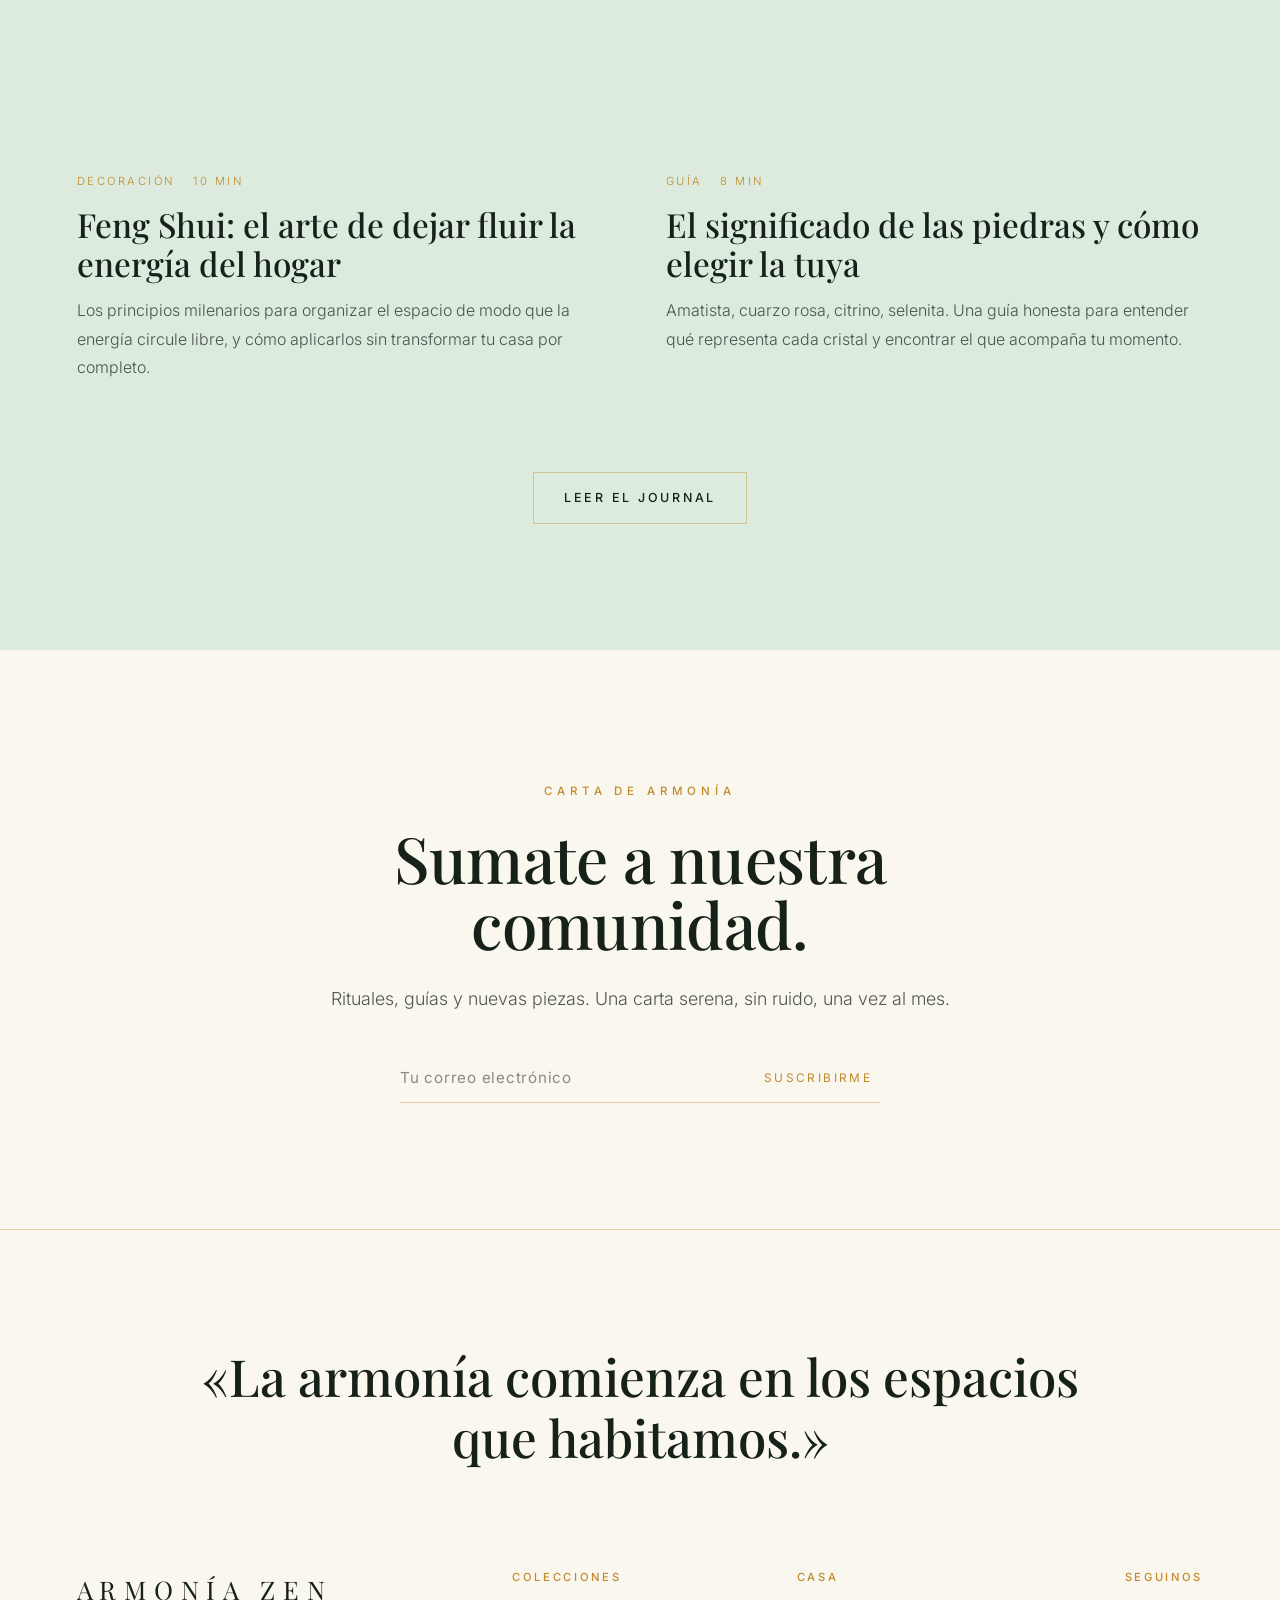
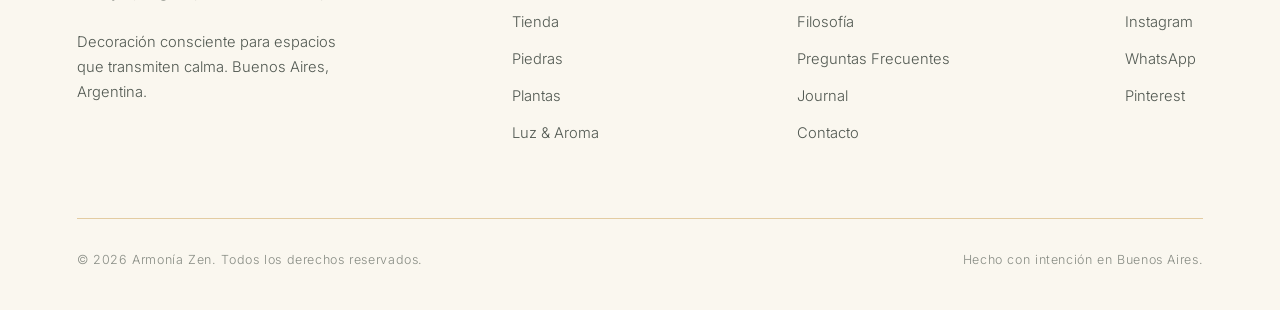
==== commit 2f00b440: "Corregir superposicion del hero y cambiar preloader a un Buda El eyebrow/titulo del hero se pisaba c" ====
--- a/index.html
+++ b/index.html
@@ -15,6 +15,14 @@
 
     <!-- PRELOADER -->
     <div class="preloader" id="preloader">
+        <svg class="preloader__buda" viewBox="0 0 100 100" fill="none" xmlns="http://www.w3.org/2000/svg">
+            <circle cx="50" cy="24" r="10" stroke="currentColor" stroke-width="2.2"/>
+            <path d="M35 34c0 6 6.7 9 15 9s15-3 15-9" stroke="currentColor" stroke-width="2.2" stroke-linecap="round"/>
+            <path d="M28 66c0-15 9.8-24 22-24s22 9 22 24" stroke="currentColor" stroke-width="2.2" stroke-linecap="round"/>
+            <path d="M18 74c6-6 14-9 32-9s26 3 32 9" stroke="currentColor" stroke-width="2.2" stroke-linecap="round"/>
+            <path d="M28 66c-6 3-10 4-16 3M72 66c6 3 10 4 16 3" stroke="currentColor" stroke-width="2.2" stroke-linecap="round"/>
+            <circle cx="50" cy="50" r="46" stroke="currentColor" stroke-width="1" opacity="0.35"/>
+        </svg>
         <div class="preloader__mark">ARMONÍA ZEN</div>
         <div class="preloader__line"></div>
     </div>
--- a/css/armonia.css
+++ b/css/armonia.css
@@ -184,6 +184,18 @@
 
 .preloader.hidden { opacity: 0; visibility: hidden; }
 
+.preloader__buda {
+    width: clamp(56px, 8vw, 84px);
+    height: clamp(56px, 8vw, 84px);
+    color: var(--gold);
+    animation: budaBreathe 2.6s var(--ease) infinite;
+}
+
+@keyframes budaBreathe {
+    0%, 100% { transform: scale(1); opacity: 0.7; }
+    50% { transform: scale(1.07); opacity: 1; }
+}
+
 .preloader__mark {
     font-family: var(--display);
     font-size: clamp(1.6rem, 4vw, 2.4rem);
@@ -344,8 +356,9 @@
     height: 100vh;
     min-height: 620px;
     display: flex;
-    align-items: center;
+    align-items: flex-start;
     justify-content: center;
+    padding-top: clamp(150px, 22vh, 260px);
     text-align: center;
     overflow: hidden;
 }
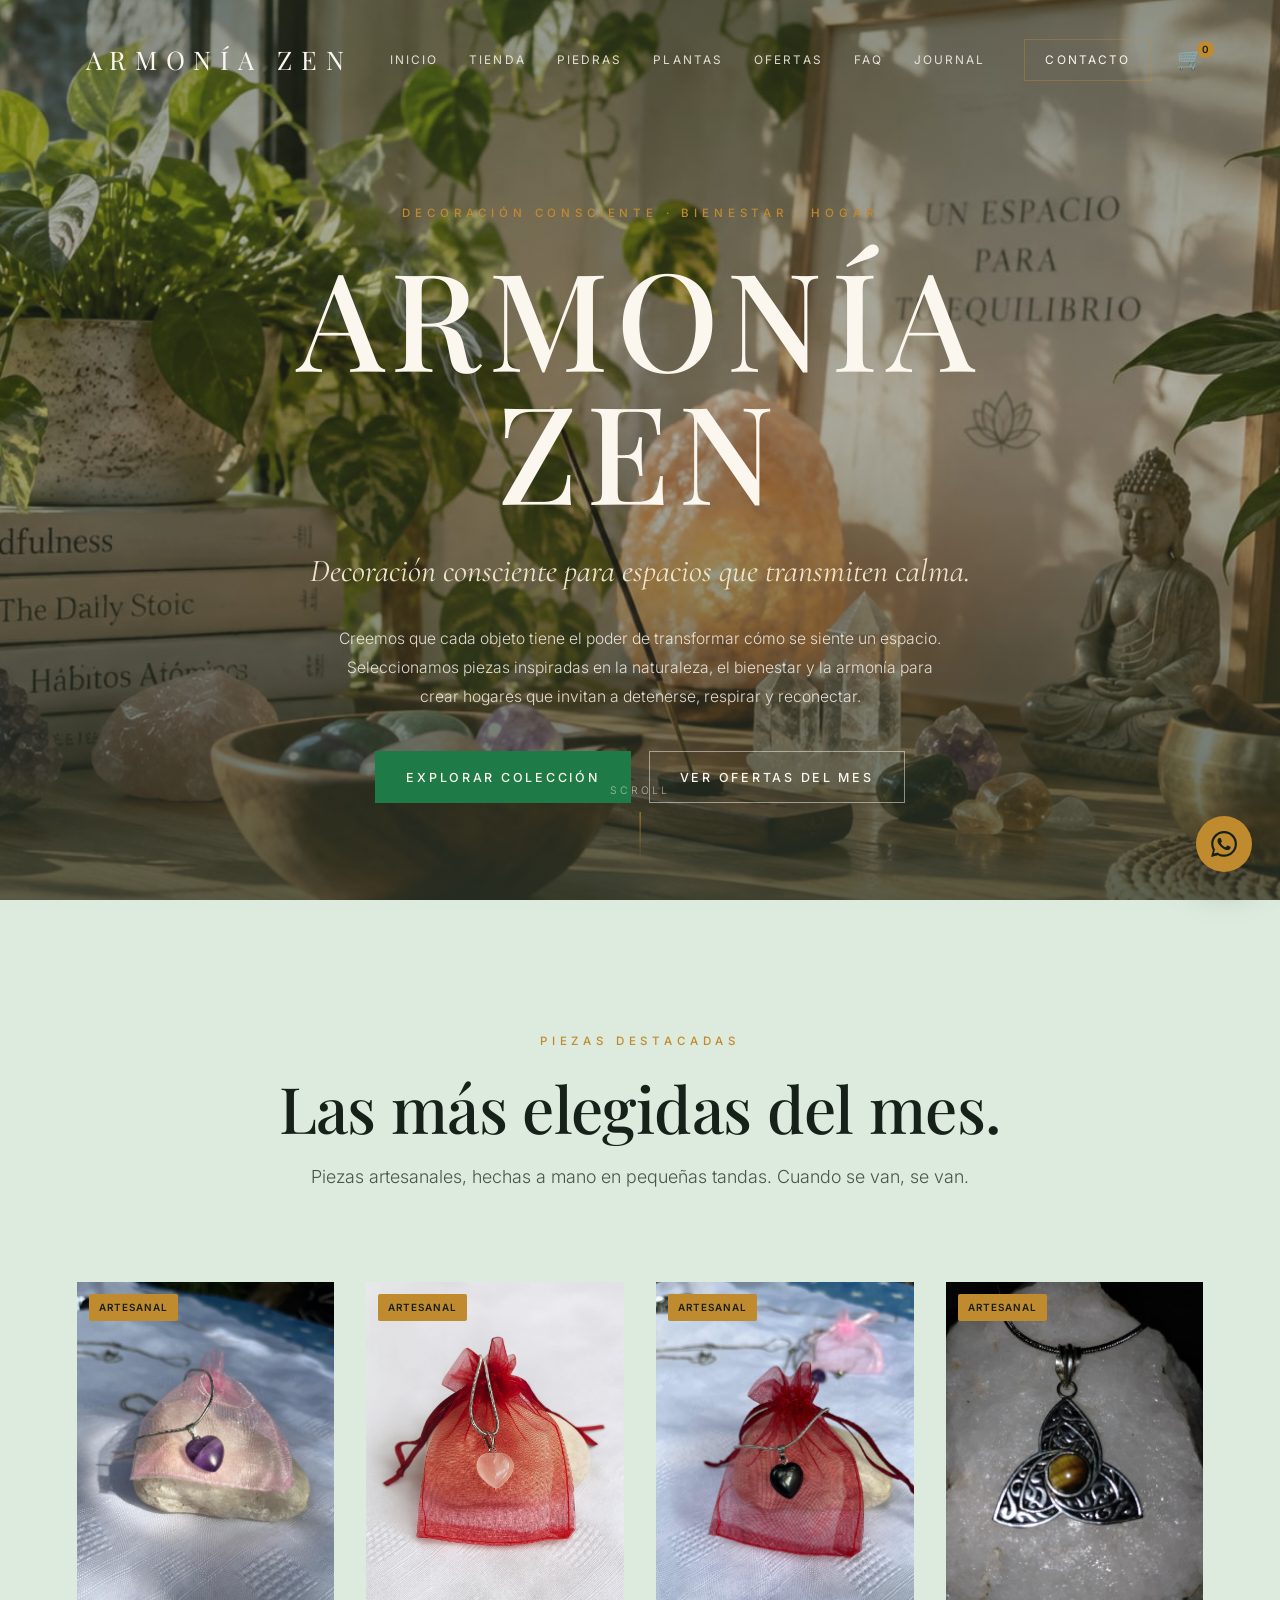
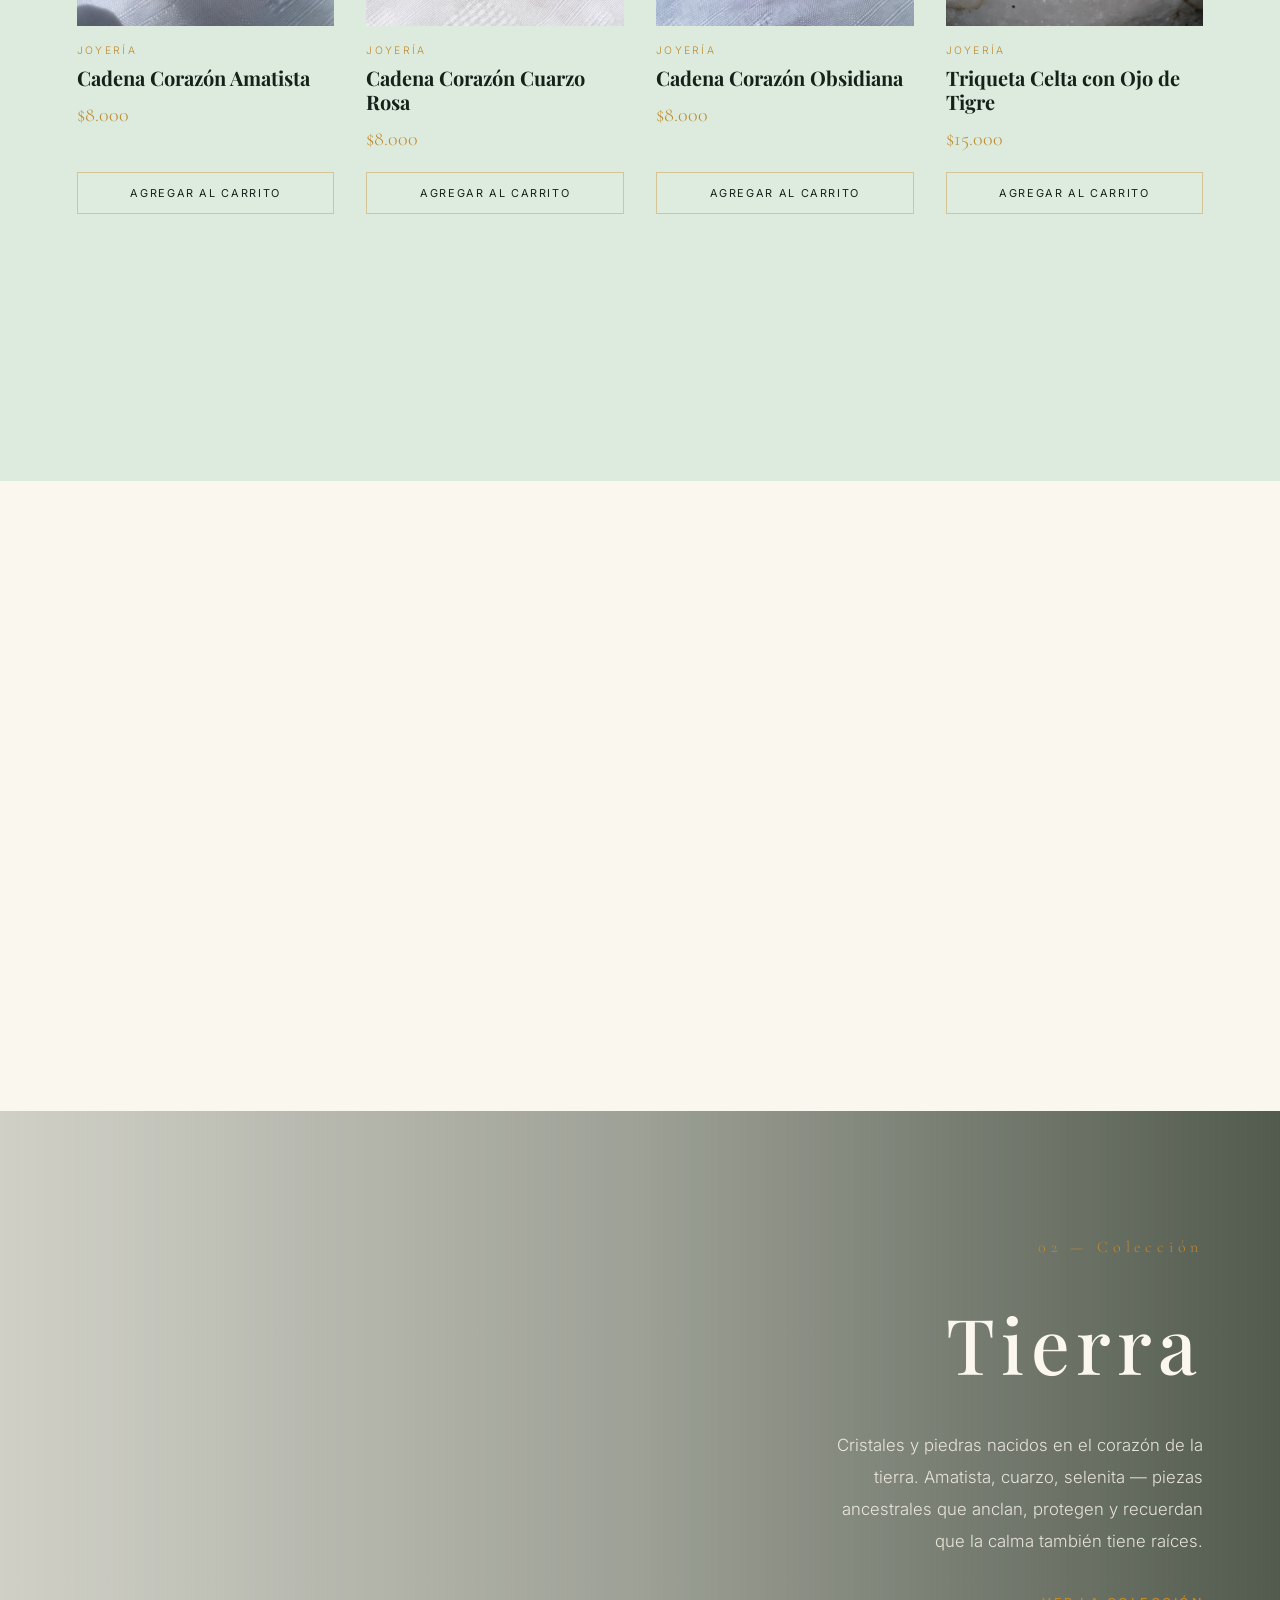
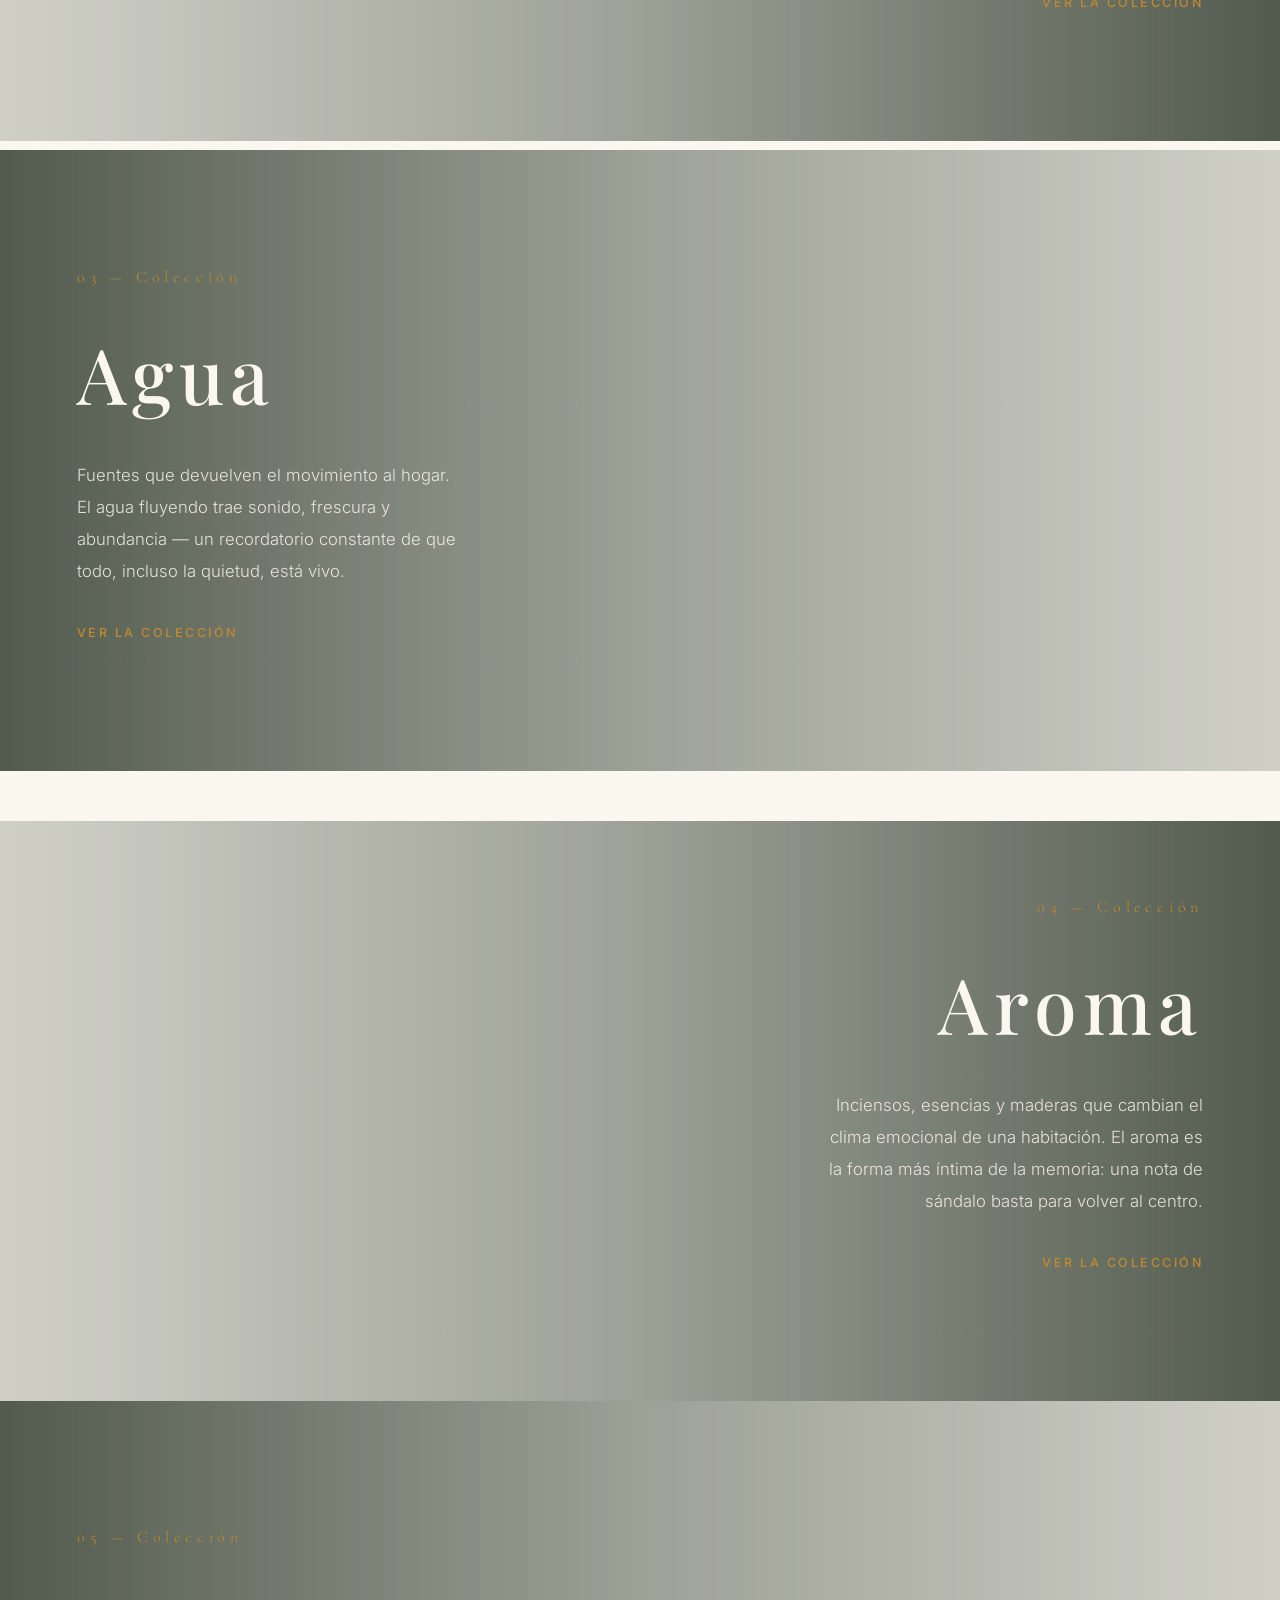
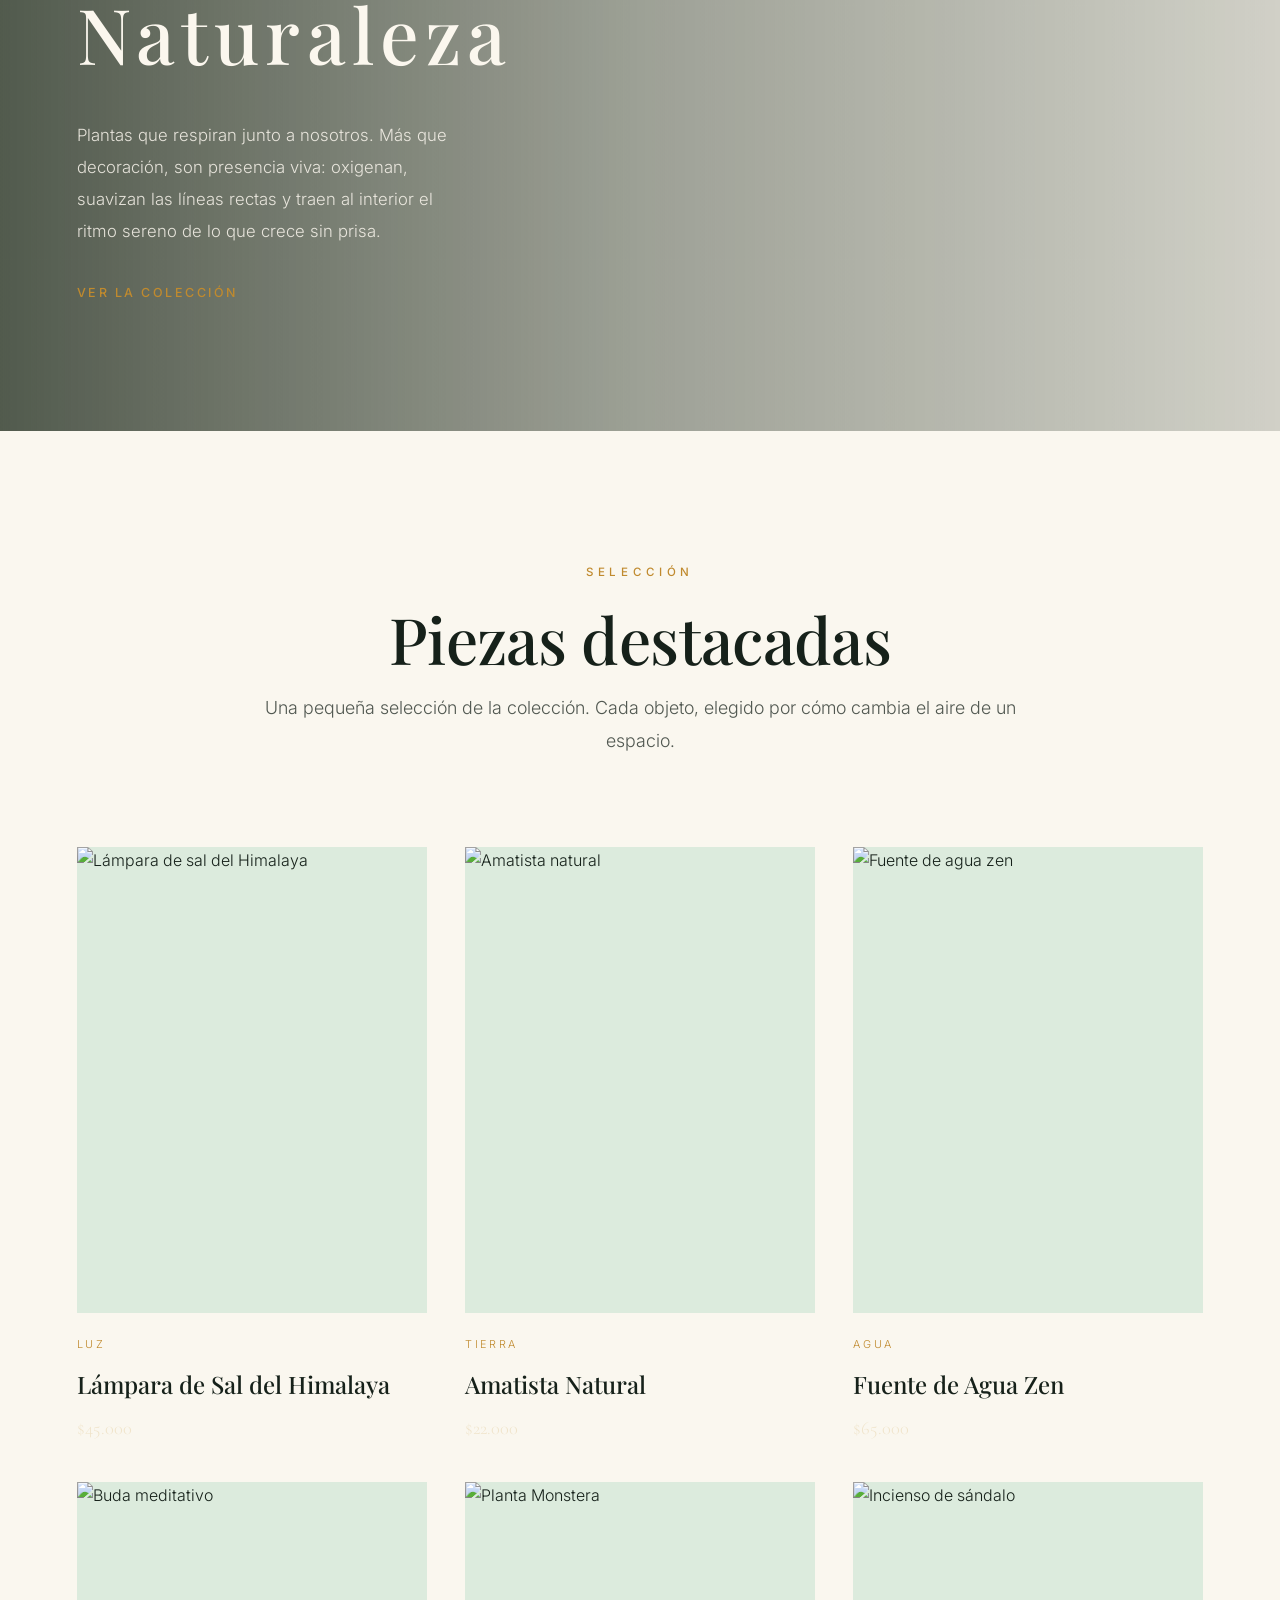
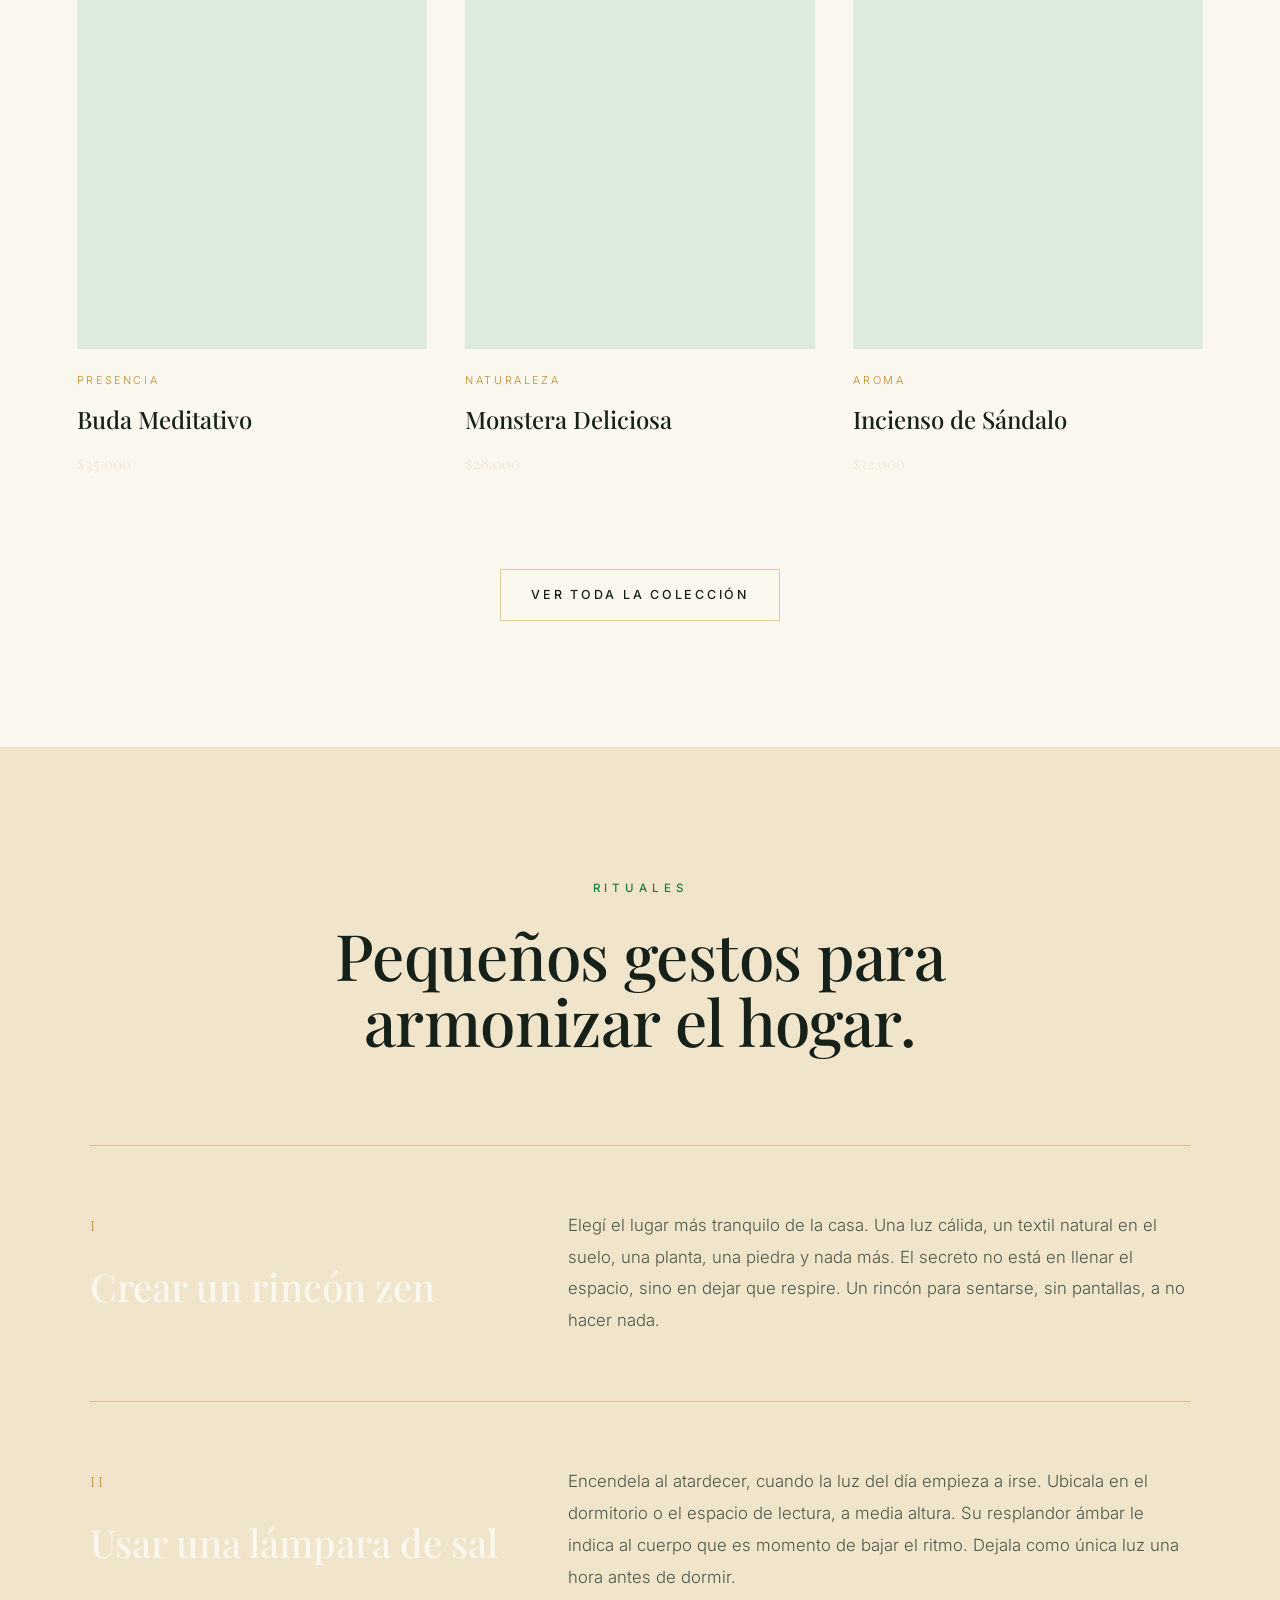
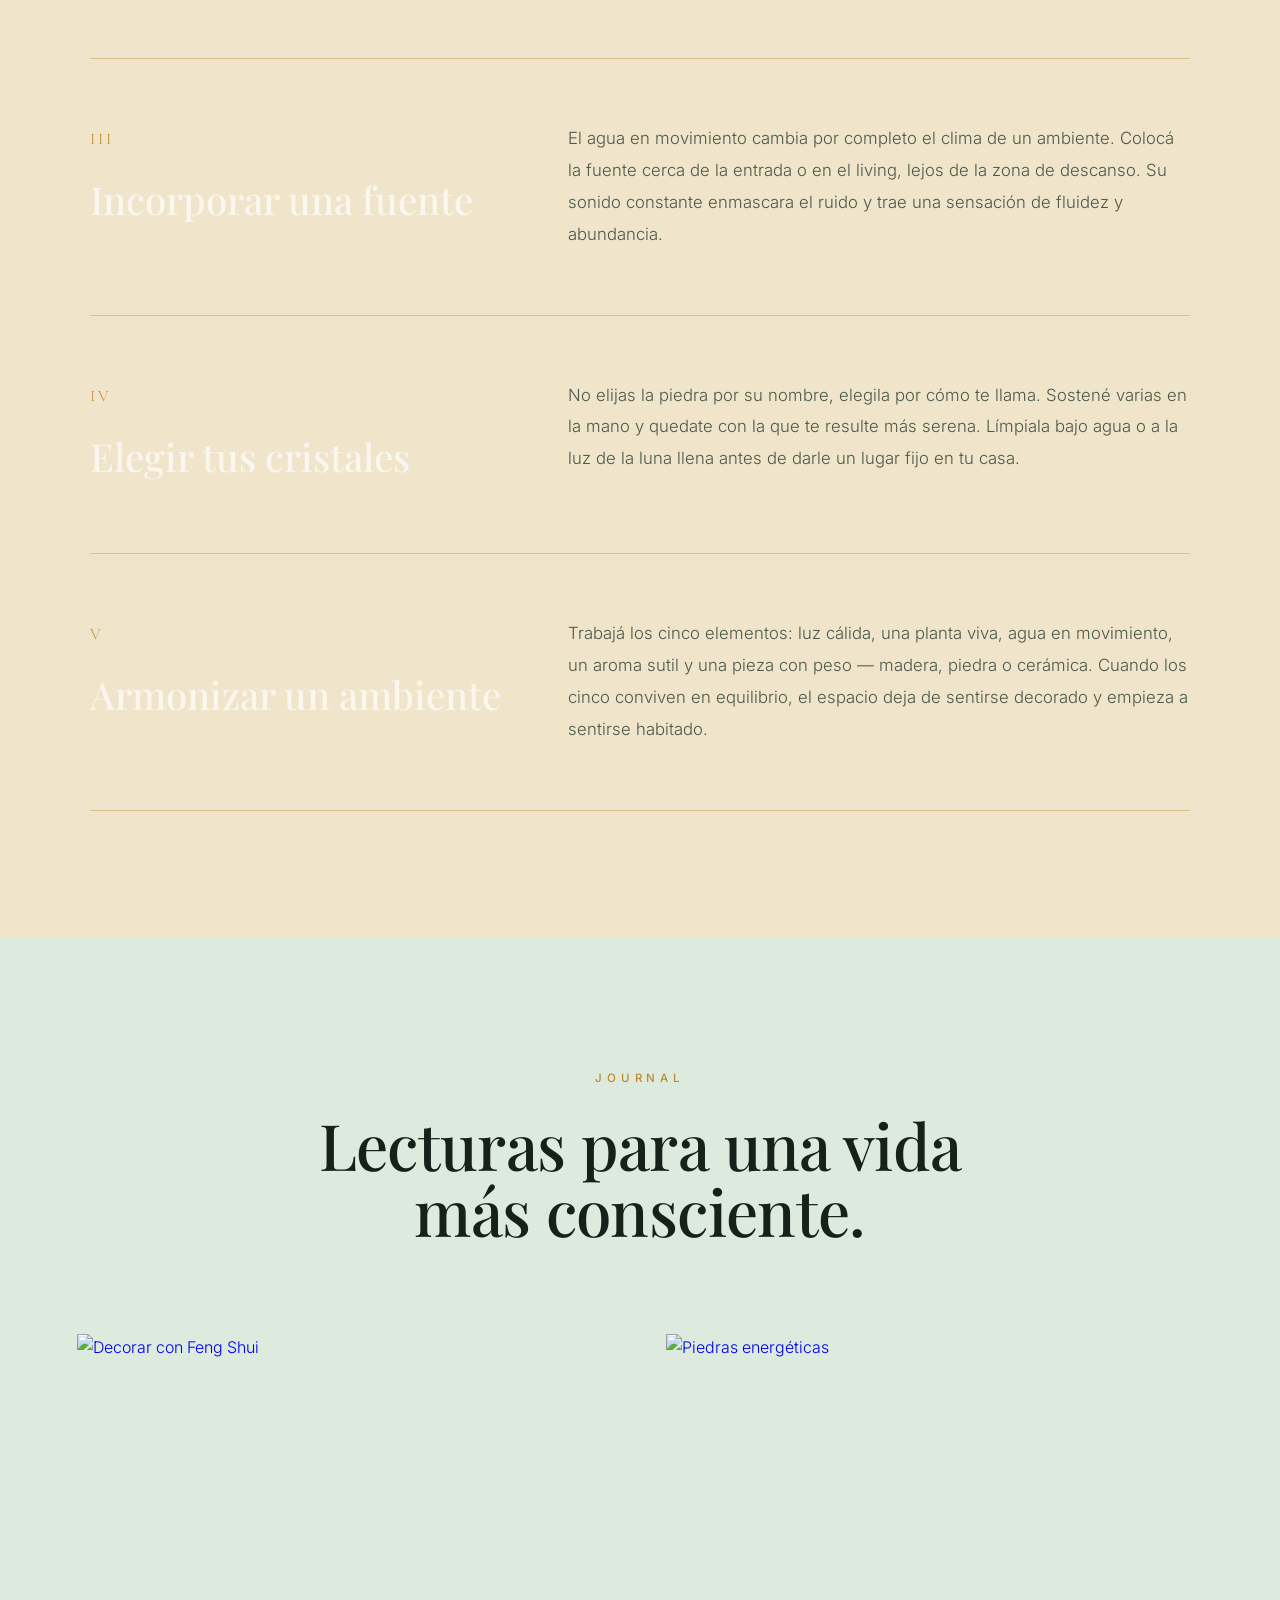
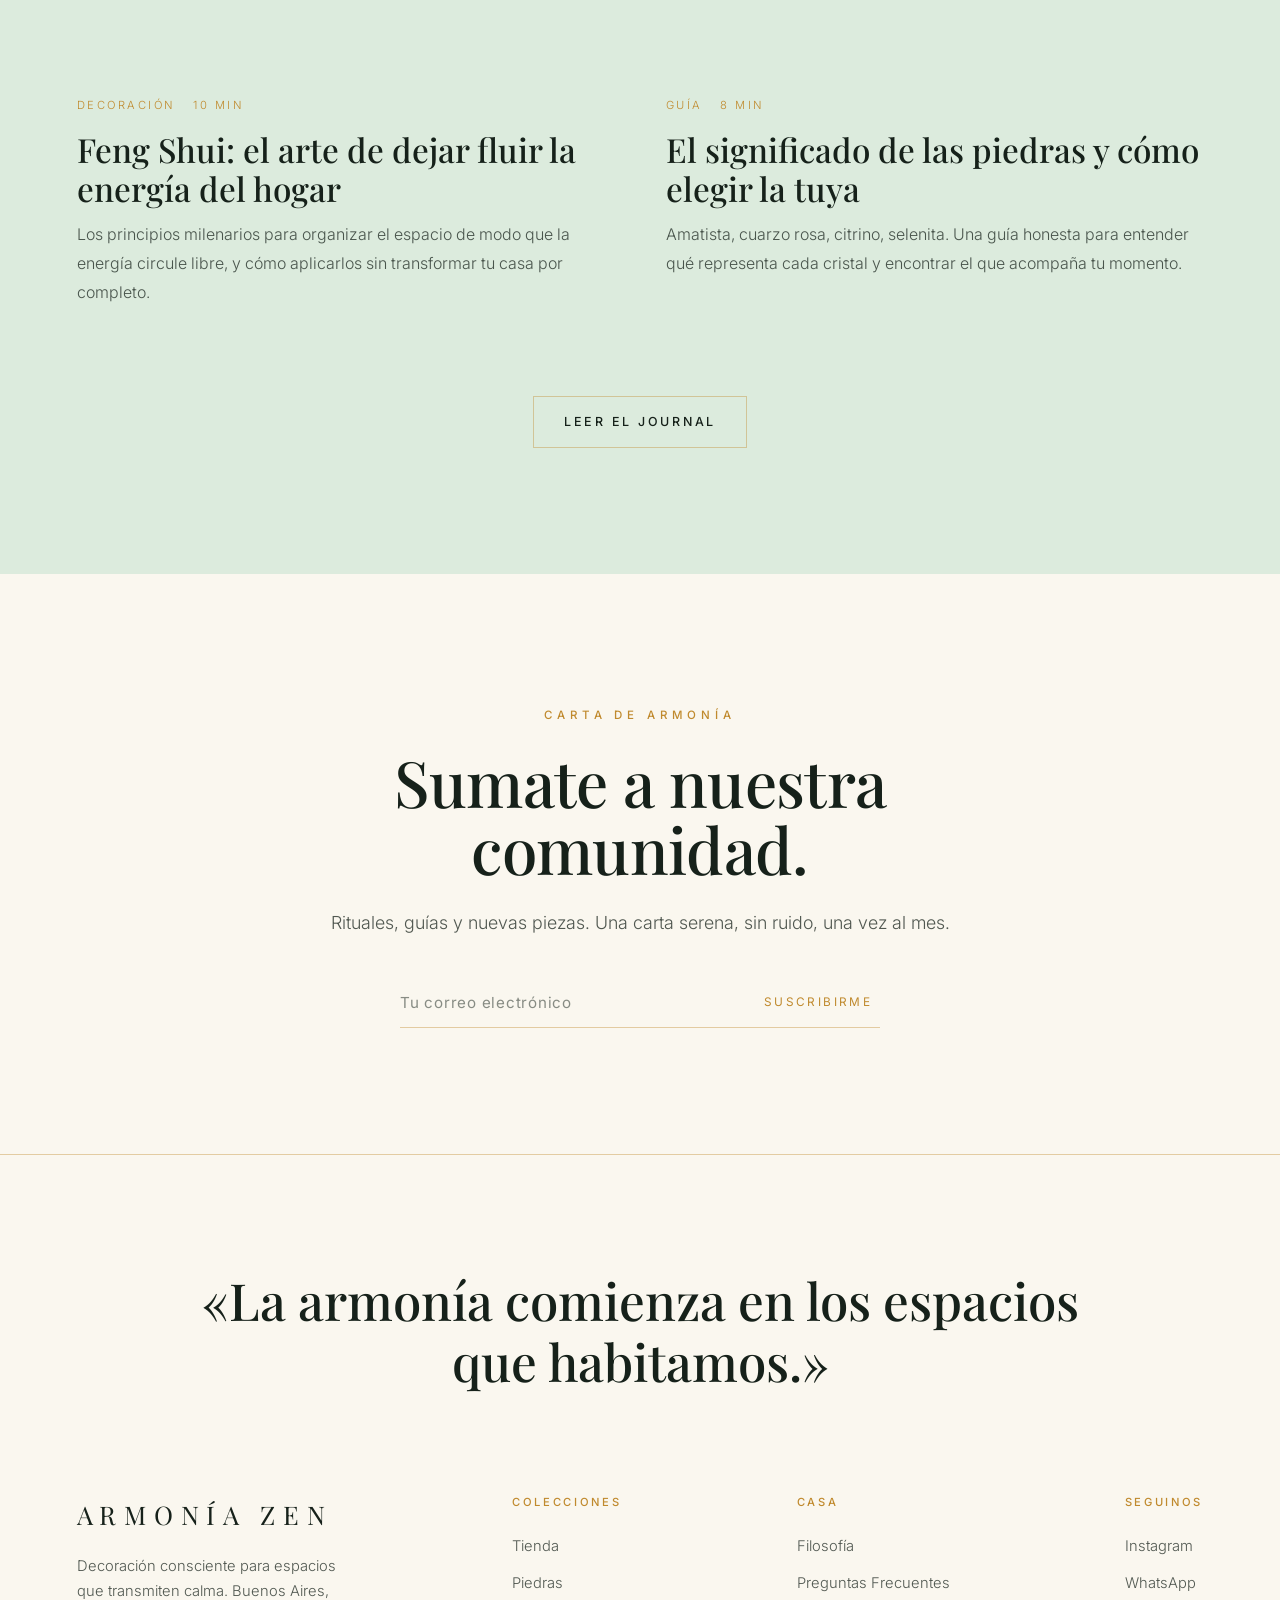
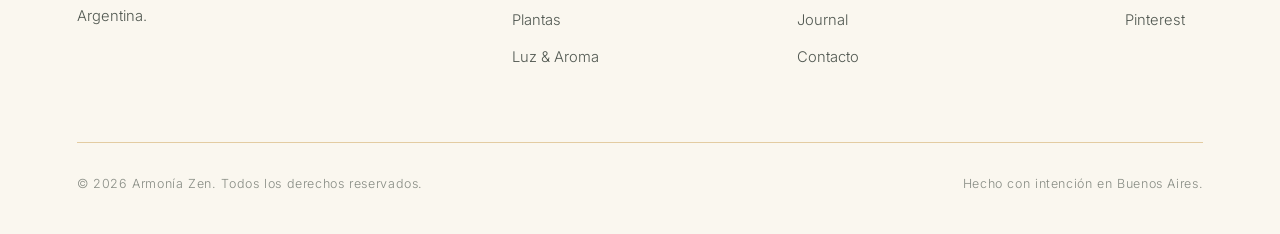
==== commit 36e5f674: "Tarjetas clickeables y ofertas de la home con productos reales - Tocar cualquier parte de la tarjeta" ====
--- a/index.html
+++ b/index.html
@@ -82,65 +82,61 @@
     <!-- OFERTAS DEL MES -->
     <section class="section section--moss" id="ofertas">
         <div class="section-head reveal">
-            <span class="eyebrow">Oferta del mes</span>
-            <h2 class="display">Aprovechá antes de que se acaben.</h2>
-            <p class="lead" style="margin-top:18px;">Una selección especial con descuento por tiempo limitado. Piezas elegidas, precio de este mes.</p>
+            <span class="eyebrow">Piezas destacadas</span>
+            <h2 class="display">Las más elegidas del mes.</h2>
+            <p class="lead" style="margin-top:18px;">Piezas artesanales, hechas a mano en pequeñas tandas. Cuando se van, se van.</p>
         </div>
         <div class="offer-grid">
             <article class="offer-card reveal">
-                <a href="producto.html?id=anillo-obsidiana" class="offer-card__media">
-                    <img src="https://images.unsplash.com/photo-1609216970378-ce61cd74a187?w=700&q=80&auto=format&fit=crop" alt="Anillo de Obsidiana">
-                    <span class="offer-card__ribbon">-20%</span>
+                <a href="producto.html?id=cadena-corazon-amatista-acero" class="offer-card__media">
+                    <img src="imagenes/catalogo/cadena-corazon-amatista-acero.jpg" alt="Cadena Corazón Amatista">
+                    <span class="offer-card__ribbon">Artesanal</span>
                 </a>
                 <span class="offer-card__cat">Joyería</span>
-                <h3 class="offer-card__name">Anillo de Obsidiana</h3>
+                <h3 class="offer-card__name">Cadena Corazón Amatista</h3>
                 <div class="offer-card__price">
-                    <span class="offer-card__price-orig">$10.000</span>
                     <span class="offer-card__price-now">$8.000</span>
                 </div>
-                <button class="offer-card__add" onclick="addToCart('Anillo de Obsidiana', 8000)">Agregar al carrito</button>
+                <button class="offer-card__add" onclick="addToCart('Cadena Corazón Amatista', 8000)">Agregar al carrito</button>
             </article>
 
             <article class="offer-card reveal" data-delay="1">
-                <a href="producto.html?id=pulsera-7-chakras" class="offer-card__media">
-                    <img src="https://images.unsplash.com/photo-1609216970378-ce61cd74a187?w=700&q=80&auto=format&fit=crop" alt="Pulsera 7 Chakras">
-                    <span class="offer-card__ribbon">-20%</span>
+                <a href="producto.html?id=cadena-corazon-cuarzo-rosa-acero" class="offer-card__media">
+                    <img src="imagenes/catalogo/cadena-corazon-cuarzo-rosa-acero.jpg" alt="Cadena Corazón Cuarzo Rosa">
+                    <span class="offer-card__ribbon">Artesanal</span>
                 </a>
                 <span class="offer-card__cat">Joyería</span>
-                <h3 class="offer-card__name">Pulsera 7 Chakras</h3>
+                <h3 class="offer-card__name">Cadena Corazón Cuarzo Rosa</h3>
                 <div class="offer-card__price">
-                    <span class="offer-card__price-orig">$12.000</span>
-                    <span class="offer-card__price-now">$9.500</span>
-                </div>
-                <button class="offer-card__add" onclick="addToCart('Pulsera 7 Chakras', 9500)">Agregar al carrito</button>
+                    <span class="offer-card__price-now">$8.000</span>
+                </div>
+                <button class="offer-card__add" onclick="addToCart('Cadena Corazón Cuarzo Rosa', 8000)">Agregar al carrito</button>
             </article>
 
             <article class="offer-card reveal" data-delay="2">
-                <a href="producto.html?id=espada-san-jorge" class="offer-card__media">
-                    <img src="https://images.unsplash.com/photo-1764422097784-0eaa2340d0e1?w=700&q=80&auto=format&fit=crop" alt="Espada de San Jorge">
-                    <span class="offer-card__ribbon">-21%</span>
+                <a href="producto.html?id=cadena-corazon-obsidiana-acero" class="offer-card__media">
+                    <img src="imagenes/catalogo/cadena-corazon-obsidiana-acero.jpg" alt="Cadena Corazón Obsidiana">
+                    <span class="offer-card__ribbon">Artesanal</span>
                 </a>
-                <span class="offer-card__cat">Plantas</span>
-                <h3 class="offer-card__name">Espada de San Jorge</h3>
+                <span class="offer-card__cat">Joyería</span>
+                <h3 class="offer-card__name">Cadena Corazón Obsidiana</h3>
                 <div class="offer-card__price">
-                    <span class="offer-card__price-orig">$7.000</span>
-                    <span class="offer-card__price-now">$5.500</span>
-                </div>
-                <button class="offer-card__add" onclick="addToCart('Espada de San Jorge', 5500)">Agregar al carrito</button>
+                    <span class="offer-card__price-now">$8.000</span>
+                </div>
+                <button class="offer-card__add" onclick="addToCart('Cadena Corazón Obsidiana', 8000)">Agregar al carrito</button>
             </article>
 
             <article class="offer-card reveal" data-delay="1">
-                <a href="producto.html?id=palo-santo" class="offer-card__media">
-                    <img src="https://images.unsplash.com/photo-1639390167093-9c62311fe84d?w=700&q=80&auto=format&fit=crop" alt="Palo Santo">
-                    <span class="offer-card__ribbon">-22%</span>
+                <a href="producto.html?id=cadena-triqueta-ojo-tigre" class="offer-card__media">
+                    <img src="imagenes/catalogo/cadena-triqueta-ojo-tigre.jpg" alt="Triqueta Celta con Ojo de Tigre">
+                    <span class="offer-card__ribbon">Artesanal</span>
                 </a>
-                <span class="offer-card__cat">Aromaterapia</span>
-                <h3 class="offer-card__name">Palo Santo</h3>
+                <span class="offer-card__cat">Joyería</span>
+                <h3 class="offer-card__name">Triqueta Celta con Ojo de Tigre</h3>
                 <div class="offer-card__price">
-                    <span class="offer-card__price-orig">$4.500</span>
-                    <span class="offer-card__price-now">$3.500</span>
-                </div>
-                <button class="offer-card__add" onclick="addToCart('Palo Santo', 3500)">Agregar al carrito</button>
+                    <span class="offer-card__price-now">$15.000</span>
+                </div>
+                <button class="offer-card__add" onclick="addToCart('Triqueta Celta con Ojo de Tigre', 15000)">Agregar al carrito</button>
             </article>
         </div>
         <div style="text-align:center; margin-top:clamp(50px,7vw,90px);" class="reveal">
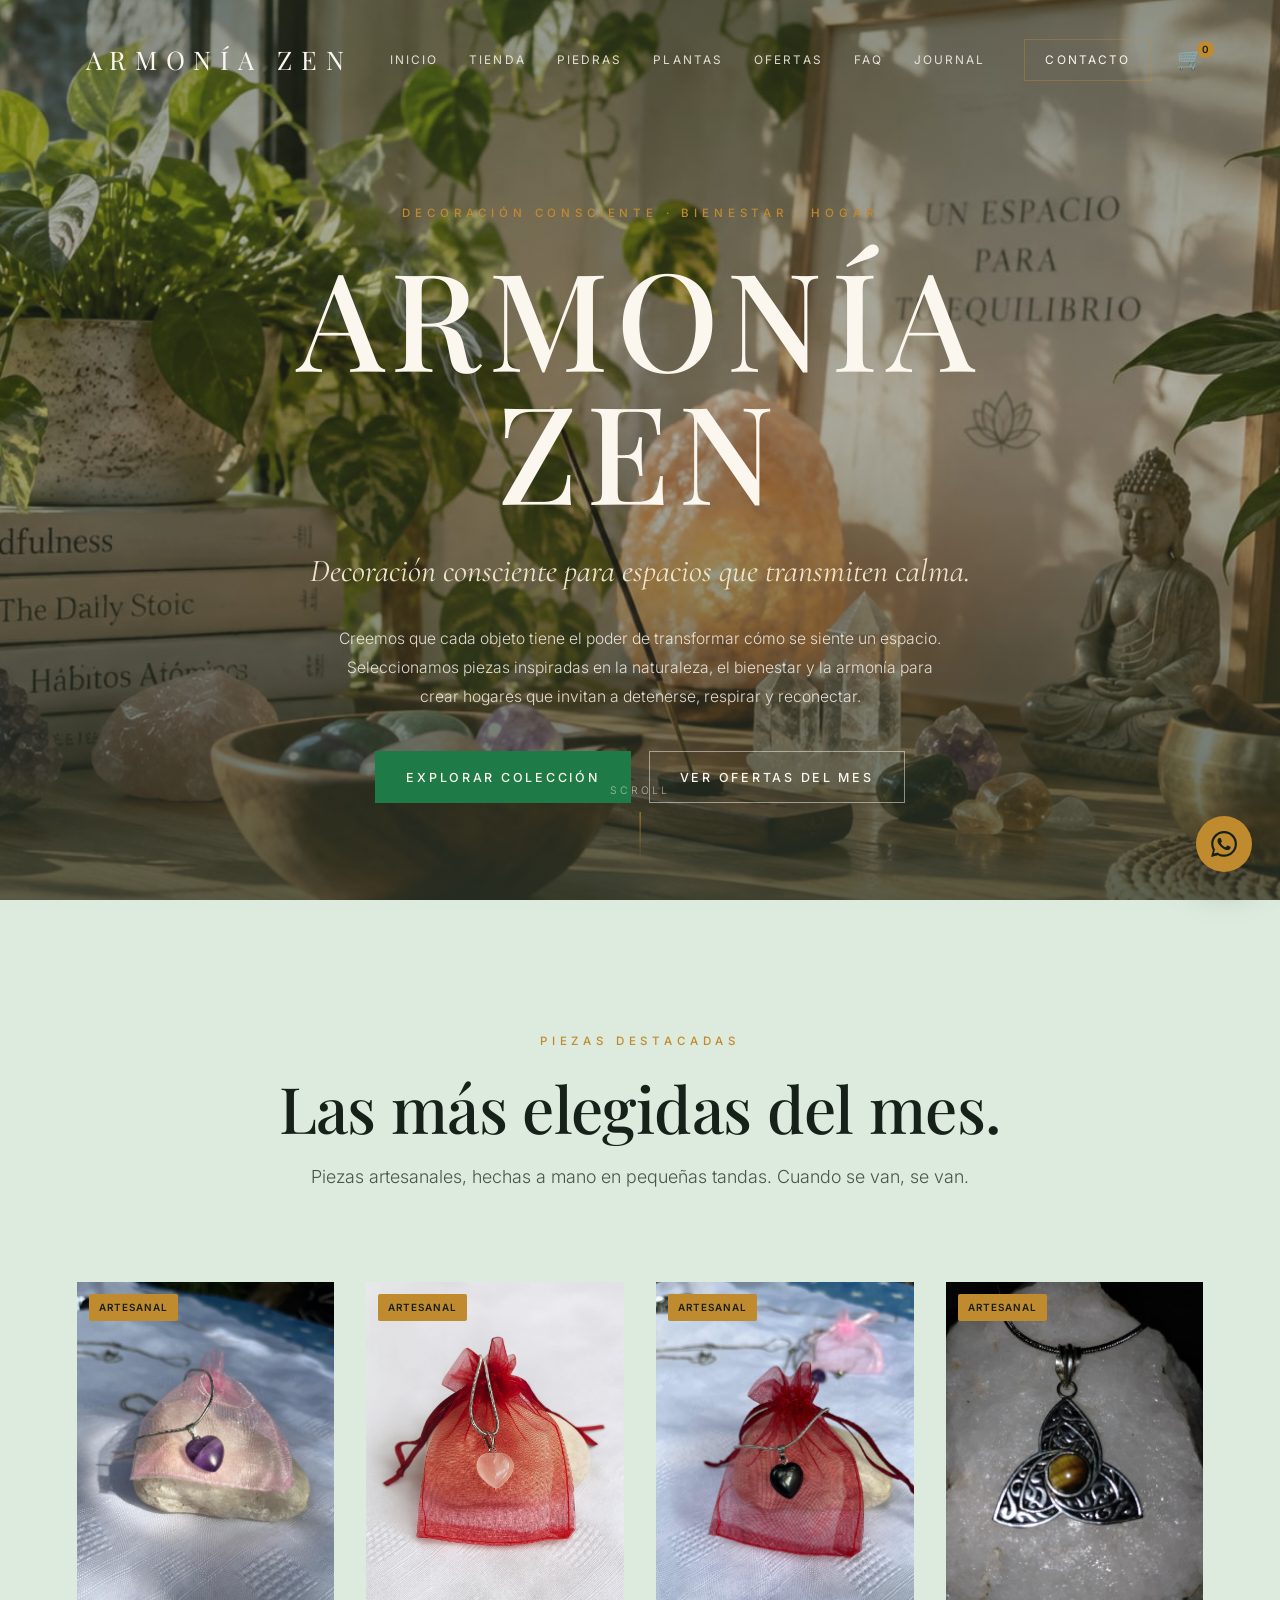
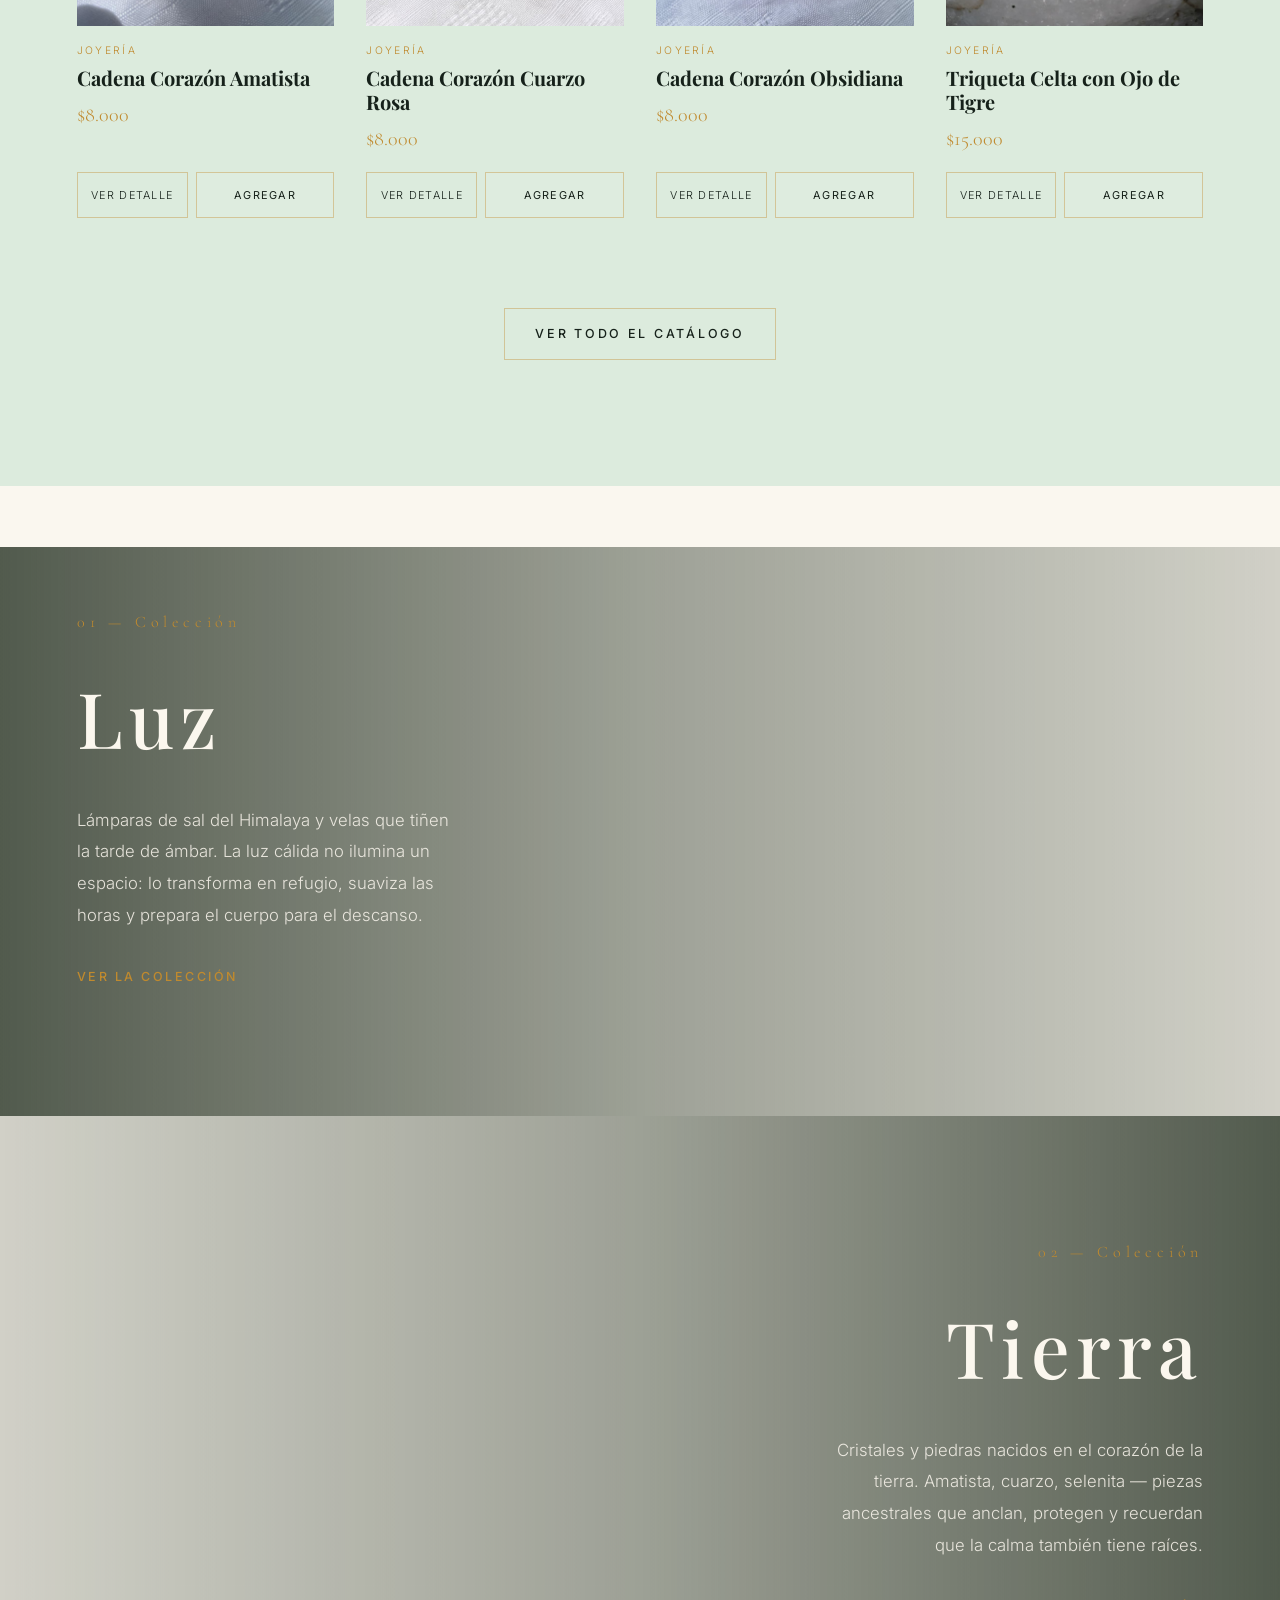
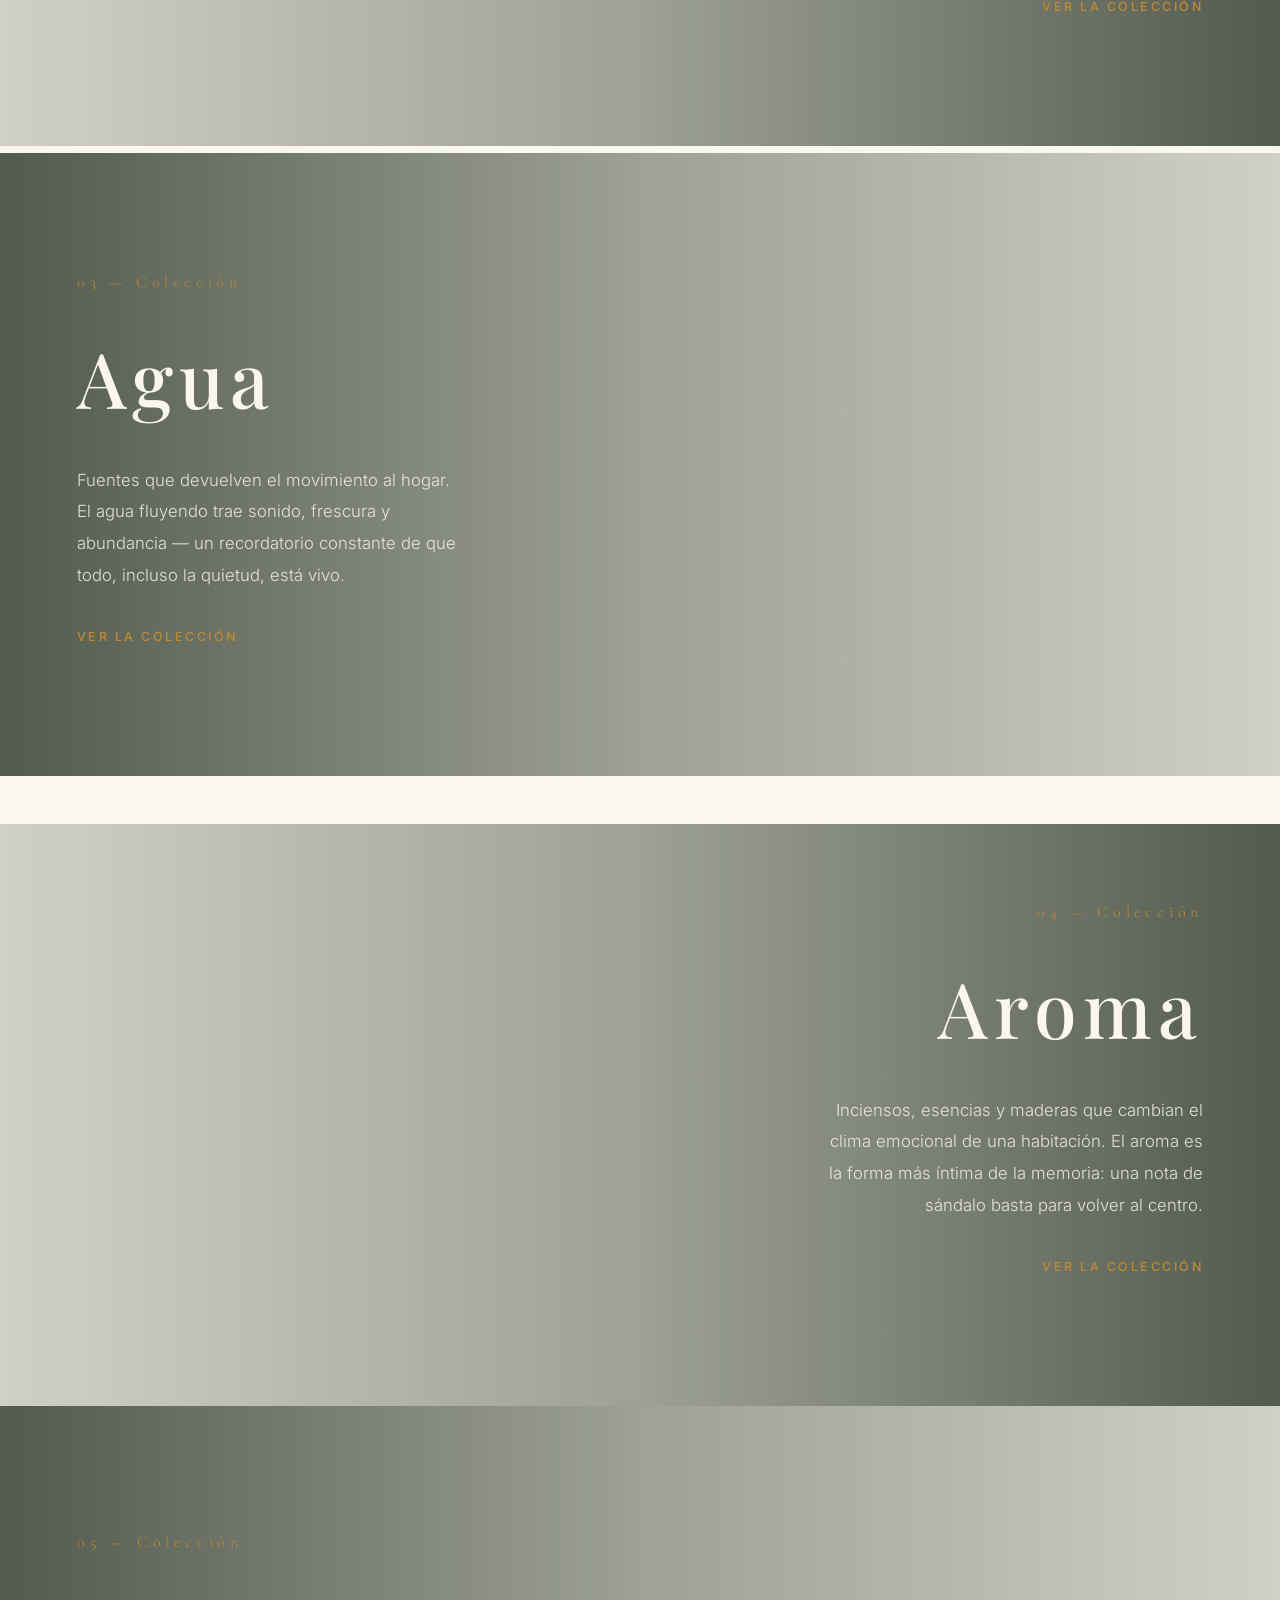
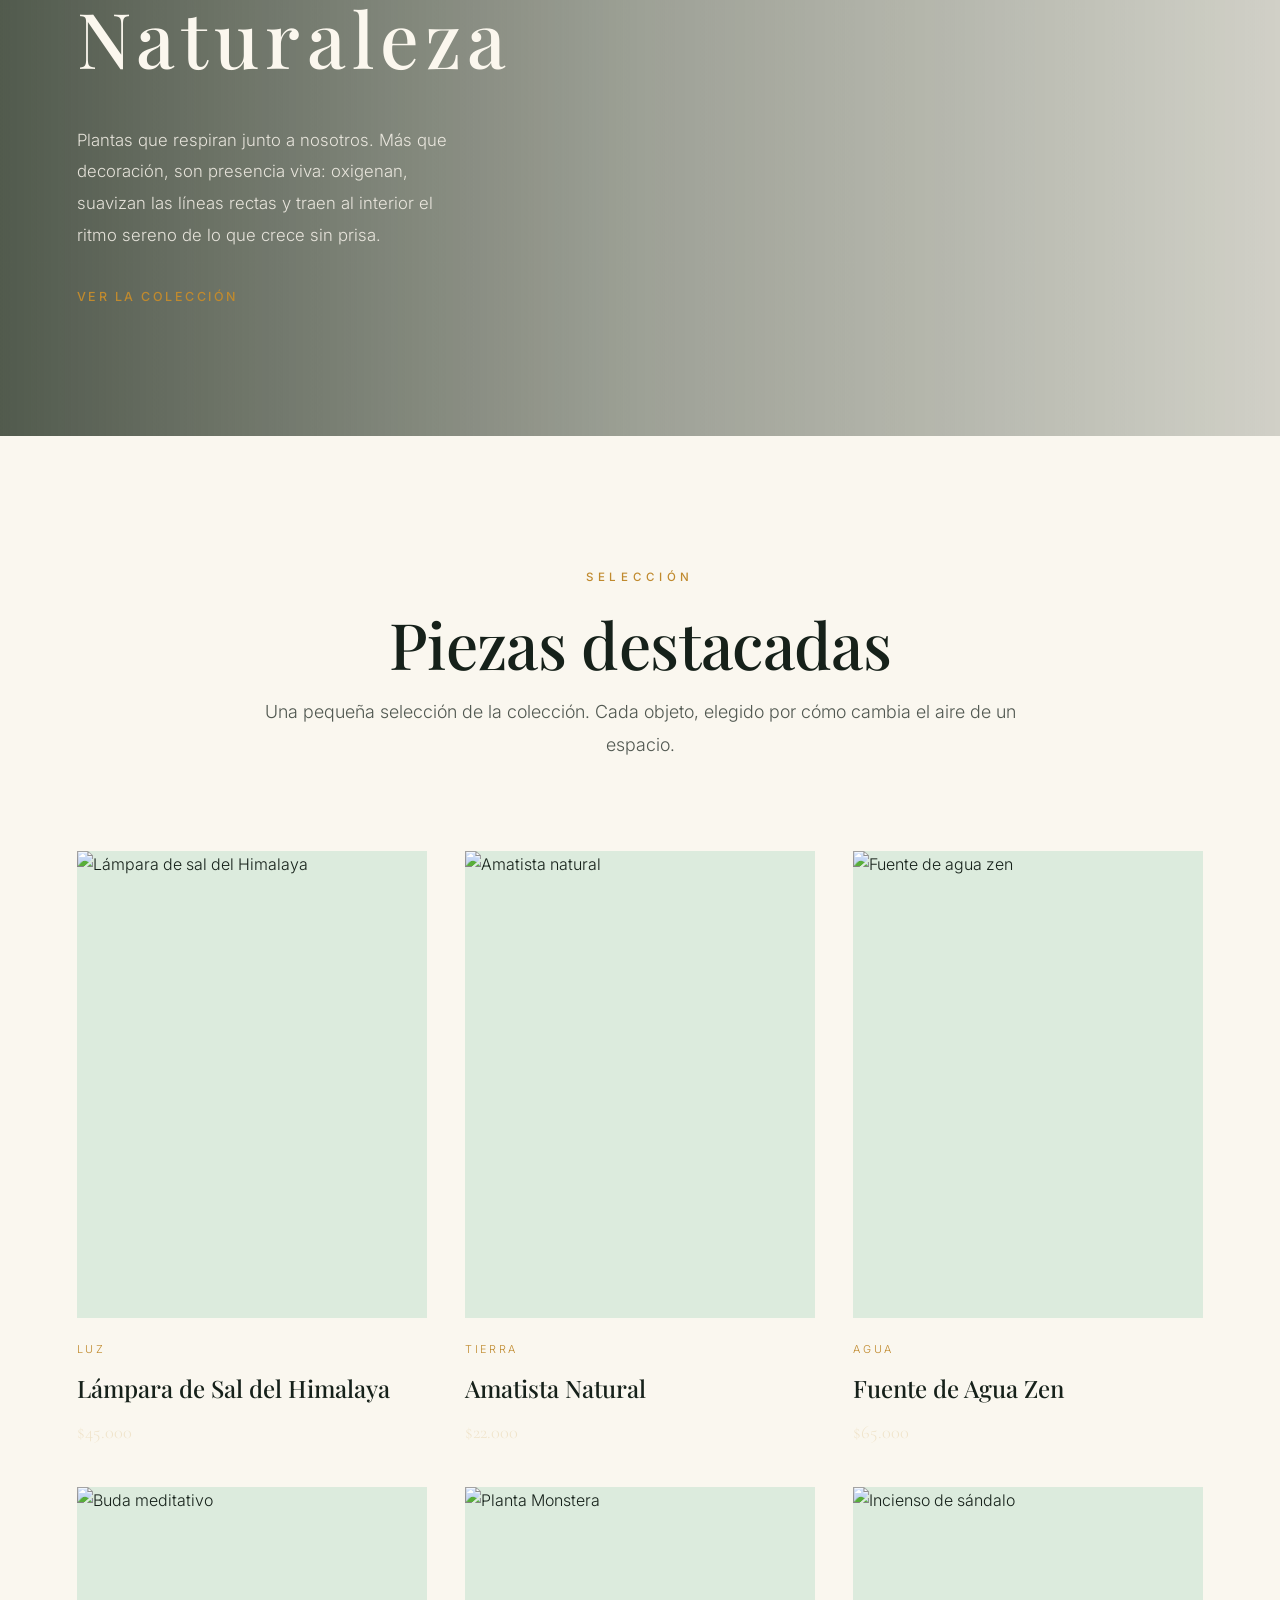
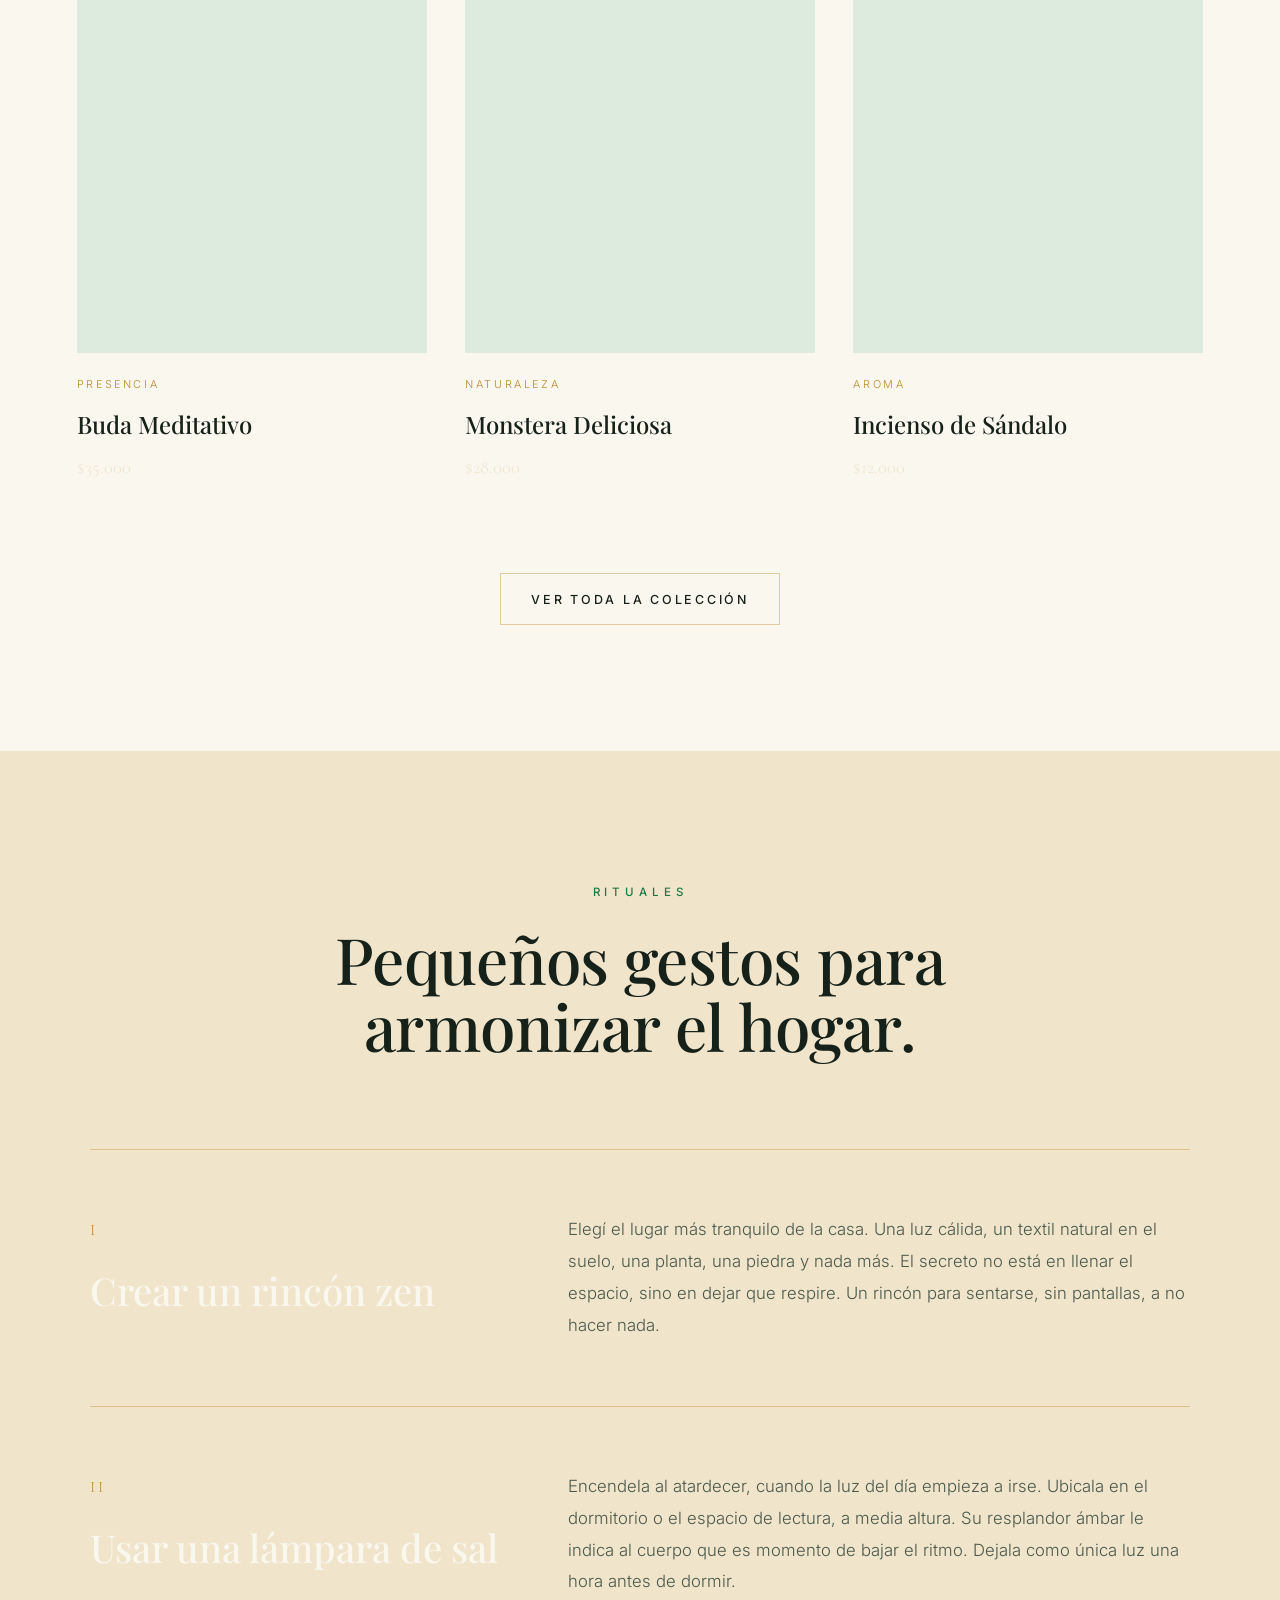
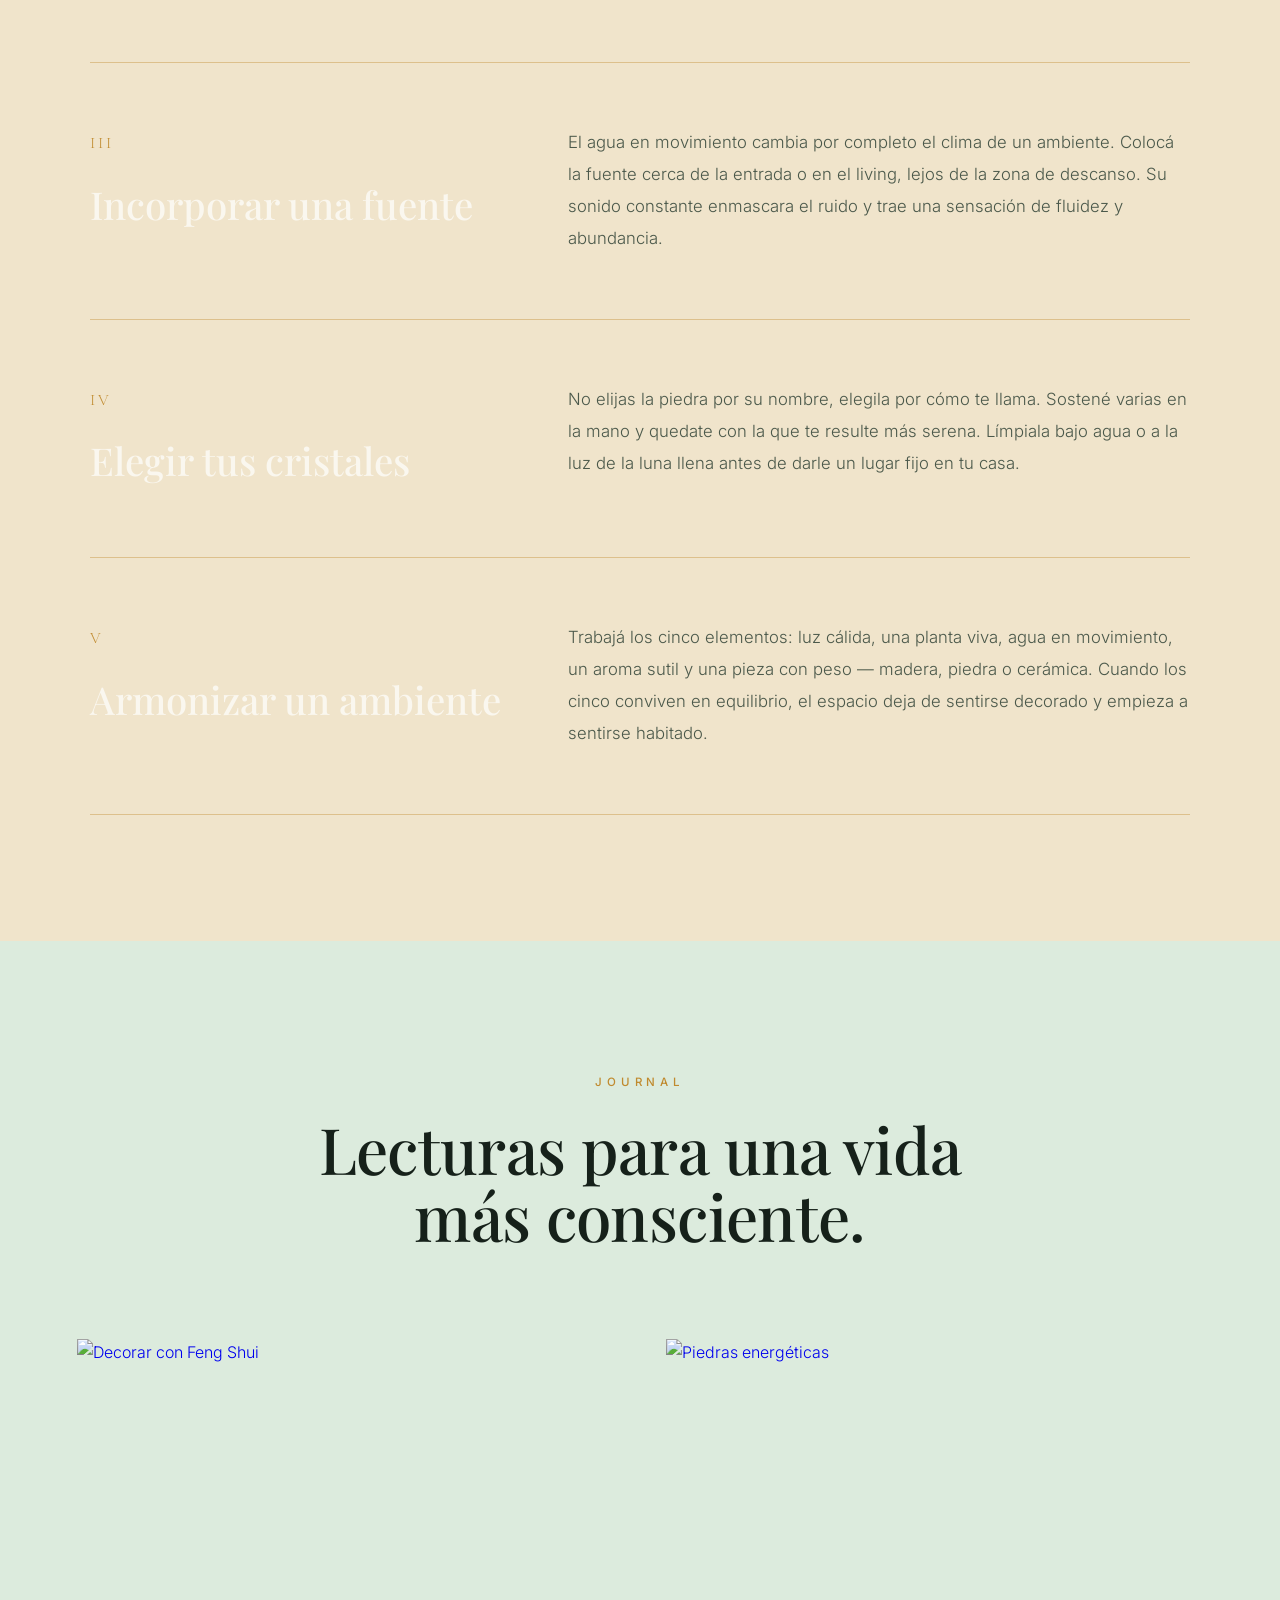
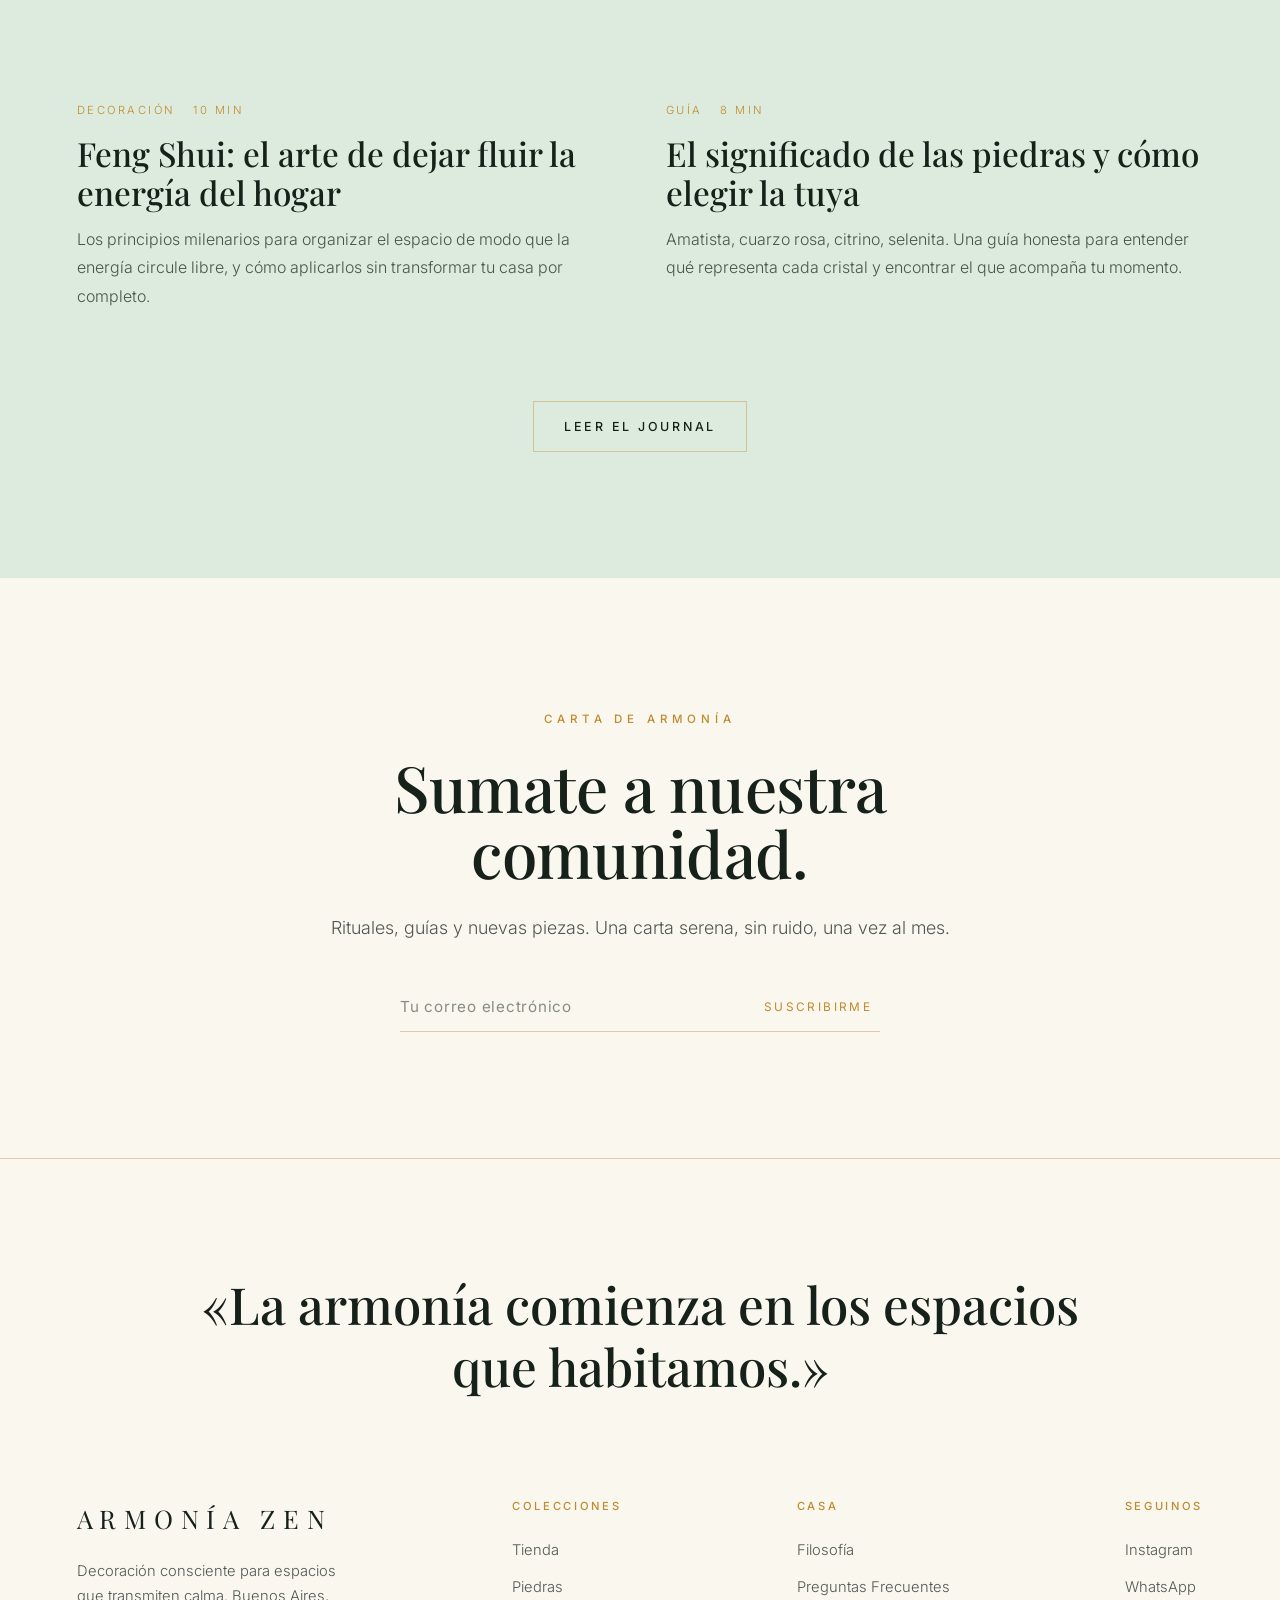
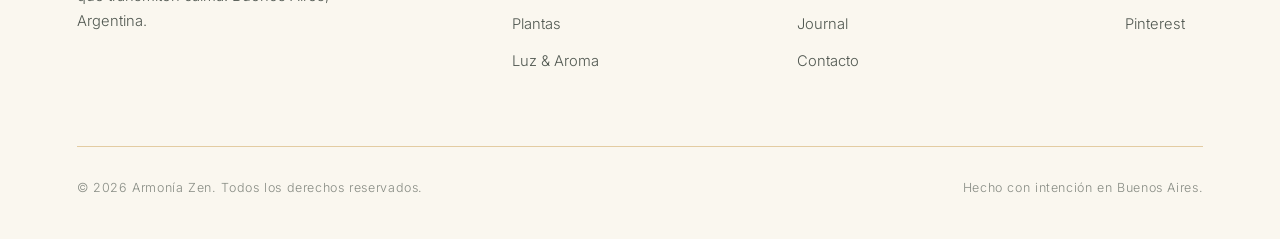
==== commit e7e8051f: "Ofertas de la home: 2 columnas en mobile y tarjetas clickeables - El grid de "Piezas destacadas" pas" ====
--- a/index.html
+++ b/index.html
@@ -87,7 +87,7 @@
             <p class="lead" style="margin-top:18px;">Piezas artesanales, hechas a mano en pequeñas tandas. Cuando se van, se van.</p>
         </div>
         <div class="offer-grid">
-            <article class="offer-card reveal">
+            <article class="offer-card reveal" data-id="cadena-corazon-amatista-acero">
                 <a href="producto.html?id=cadena-corazon-amatista-acero" class="offer-card__media">
                     <img src="imagenes/catalogo/cadena-corazon-amatista-acero.jpg" alt="Cadena Corazón Amatista">
                     <span class="offer-card__ribbon">Artesanal</span>
@@ -97,10 +97,13 @@
                 <div class="offer-card__price">
                     <span class="offer-card__price-now">$8.000</span>
                 </div>
-                <button class="offer-card__add" onclick="addToCart('Cadena Corazón Amatista', 8000)">Agregar al carrito</button>
-            </article>
-
-            <article class="offer-card reveal" data-delay="1">
+                <div class="offer-card__actions">
+                    <a href="producto.html?id=cadena-corazon-amatista-acero" class="offer-card__detail">Ver detalle</a>
+                    <button class="offer-card__add" onclick="addToCart('Cadena Corazón Amatista', 8000)">Agregar</button>
+                </div>
+            </article>
+
+            <article class="offer-card reveal" data-delay="1" data-id="cadena-corazon-cuarzo-rosa-acero">
                 <a href="producto.html?id=cadena-corazon-cuarzo-rosa-acero" class="offer-card__media">
                     <img src="imagenes/catalogo/cadena-corazon-cuarzo-rosa-acero.jpg" alt="Cadena Corazón Cuarzo Rosa">
                     <span class="offer-card__ribbon">Artesanal</span>
@@ -110,10 +113,13 @@
                 <div class="offer-card__price">
                     <span class="offer-card__price-now">$8.000</span>
                 </div>
-                <button class="offer-card__add" onclick="addToCart('Cadena Corazón Cuarzo Rosa', 8000)">Agregar al carrito</button>
-            </article>
-
-            <article class="offer-card reveal" data-delay="2">
+                <div class="offer-card__actions">
+                    <a href="producto.html?id=cadena-corazon-cuarzo-rosa-acero" class="offer-card__detail">Ver detalle</a>
+                    <button class="offer-card__add" onclick="addToCart('Cadena Corazón Cuarzo Rosa', 8000)">Agregar</button>
+                </div>
+            </article>
+
+            <article class="offer-card reveal" data-delay="2" data-id="cadena-corazon-obsidiana-acero">
                 <a href="producto.html?id=cadena-corazon-obsidiana-acero" class="offer-card__media">
                     <img src="imagenes/catalogo/cadena-corazon-obsidiana-acero.jpg" alt="Cadena Corazón Obsidiana">
                     <span class="offer-card__ribbon">Artesanal</span>
@@ -123,10 +129,13 @@
                 <div class="offer-card__price">
                     <span class="offer-card__price-now">$8.000</span>
                 </div>
-                <button class="offer-card__add" onclick="addToCart('Cadena Corazón Obsidiana', 8000)">Agregar al carrito</button>
-            </article>
-
-            <article class="offer-card reveal" data-delay="1">
+                <div class="offer-card__actions">
+                    <a href="producto.html?id=cadena-corazon-obsidiana-acero" class="offer-card__detail">Ver detalle</a>
+                    <button class="offer-card__add" onclick="addToCart('Cadena Corazón Obsidiana', 8000)">Agregar</button>
+                </div>
+            </article>
+
+            <article class="offer-card reveal" data-delay="1" data-id="cadena-triqueta-ojo-tigre">
                 <a href="producto.html?id=cadena-triqueta-ojo-tigre" class="offer-card__media">
                     <img src="imagenes/catalogo/cadena-triqueta-ojo-tigre.jpg" alt="Triqueta Celta con Ojo de Tigre">
                     <span class="offer-card__ribbon">Artesanal</span>
@@ -136,7 +145,10 @@
                 <div class="offer-card__price">
                     <span class="offer-card__price-now">$15.000</span>
                 </div>
-                <button class="offer-card__add" onclick="addToCart('Triqueta Celta con Ojo de Tigre', 15000)">Agregar al carrito</button>
+                <div class="offer-card__actions">
+                    <a href="producto.html?id=cadena-triqueta-ojo-tigre" class="offer-card__detail">Ver detalle</a>
+                    <button class="offer-card__add" onclick="addToCart('Triqueta Celta con Ojo de Tigre', 15000)">Agregar</button>
+                </div>
             </article>
         </div>
         <div style="text-align:center; margin-top:clamp(50px,7vw,90px);" class="reveal">
--- a/css/armonia.css
+++ b/css/armonia.css
@@ -704,7 +704,7 @@
     max-width: 1480px;
     margin: 0 auto;
 }
-.offer-card { position: relative; display: flex; flex-direction: column; }
+.offer-card { position: relative; display: flex; flex-direction: column; cursor: pointer; }
 .offer-card__media {
     position: relative;
     overflow: hidden;
@@ -726,16 +726,37 @@
 .offer-card__price { display: flex; align-items: baseline; gap: 9px; margin-bottom: 16px; }
 .offer-card__price-orig { font-size: 0.85rem; color: var(--ivory-faint); text-decoration: line-through; }
 .offer-card__price-now { font-family: var(--serif); font-size: 1.25rem; color: var(--gold); }
+.offer-card__actions { display: flex; gap: 8px; margin-top: auto; }
+.offer-card__detail {
+    flex: 1;
+    display: flex; align-items: center; justify-content: center;
+    border: 1px solid var(--gold-line);
+    color: var(--ivory); font-family: var(--sans); font-size: 0.68rem; letter-spacing: 0.12em; text-transform: uppercase;
+    text-decoration: none; text-align: center;
+    padding: 13px 8px;
+    transition: background 0.35s var(--ease), color 0.35s var(--ease), border-color 0.35s var(--ease);
+}
+.offer-card__detail:hover { border-color: var(--gold); color: var(--gold); }
 .offer-card__add {
     display: flex; align-items: center; justify-content: center; gap: 8px;
-    width: 100%; background: rgba(255,255,255,0.06); border: 1px solid var(--gold-line);
-    color: var(--ivory); font-family: var(--sans); font-size: 0.68rem; letter-spacing: 0.15em; text-transform: uppercase;
-    padding: 13px; cursor: pointer; margin-top: auto;
+    flex: 1.3; background: rgba(255,255,255,0.06); border: 1px solid var(--gold-line);
+    color: var(--ivory); font-family: var(--sans); font-size: 0.68rem; letter-spacing: 0.12em; text-transform: uppercase;
+    padding: 13px 8px; cursor: pointer;
     transition: background 0.35s var(--ease), color 0.35s var(--ease), border-color 0.35s var(--ease);
 }
 .offer-card__add:hover { background: var(--gold); color: var(--ivory); border-color: var(--gold); }
 @media (max-width: 1024px) { .offer-grid { grid-template-columns: repeat(2, 1fr); } }
-@media (max-width: 480px) { .offer-grid { grid-template-columns: 1fr; } }
+@media (max-width: 480px) {
+    .offer-grid { grid-template-columns: repeat(2, 1fr); gap: 10px; }
+    .offer-card__media { aspect-ratio: 1/1; margin-bottom: 10px; }
+    .offer-card__ribbon { top: 8px; left: 8px; font-size: 0.55rem; padding: 4px 8px; }
+    .offer-card__cat { font-size: 0.56rem; margin-bottom: 3px; }
+    .offer-card__name { font-size: 0.94rem; margin-bottom: 5px; }
+    .offer-card__price { margin-bottom: 10px; }
+    .offer-card__price-now { font-size: 1.02rem; }
+    .offer-card__actions { flex-direction: column; gap: 6px; }
+    .offer-card__detail, .offer-card__add { padding: 10px 6px; font-size: 0.6rem; letter-spacing: 0.08em; }
+}
 
 /* Rituales — revista -------------------------------------------------------- */
 
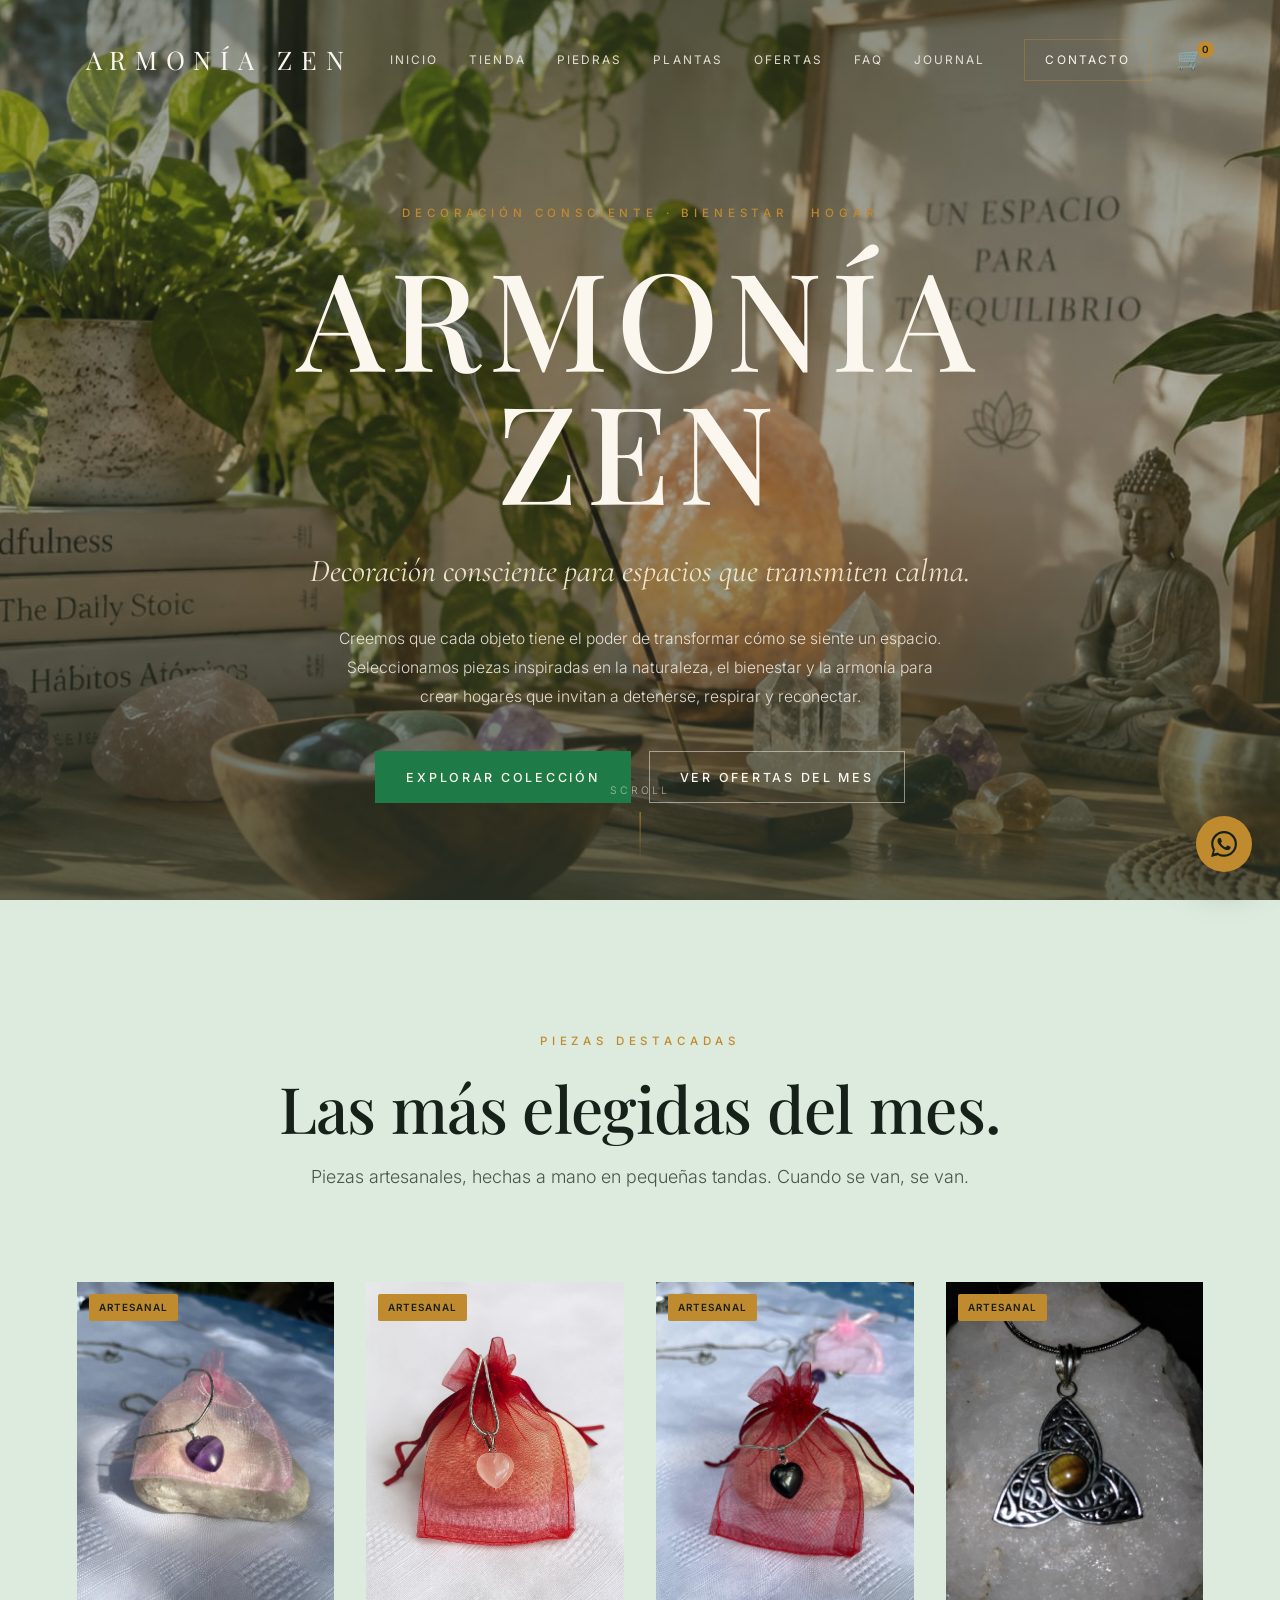
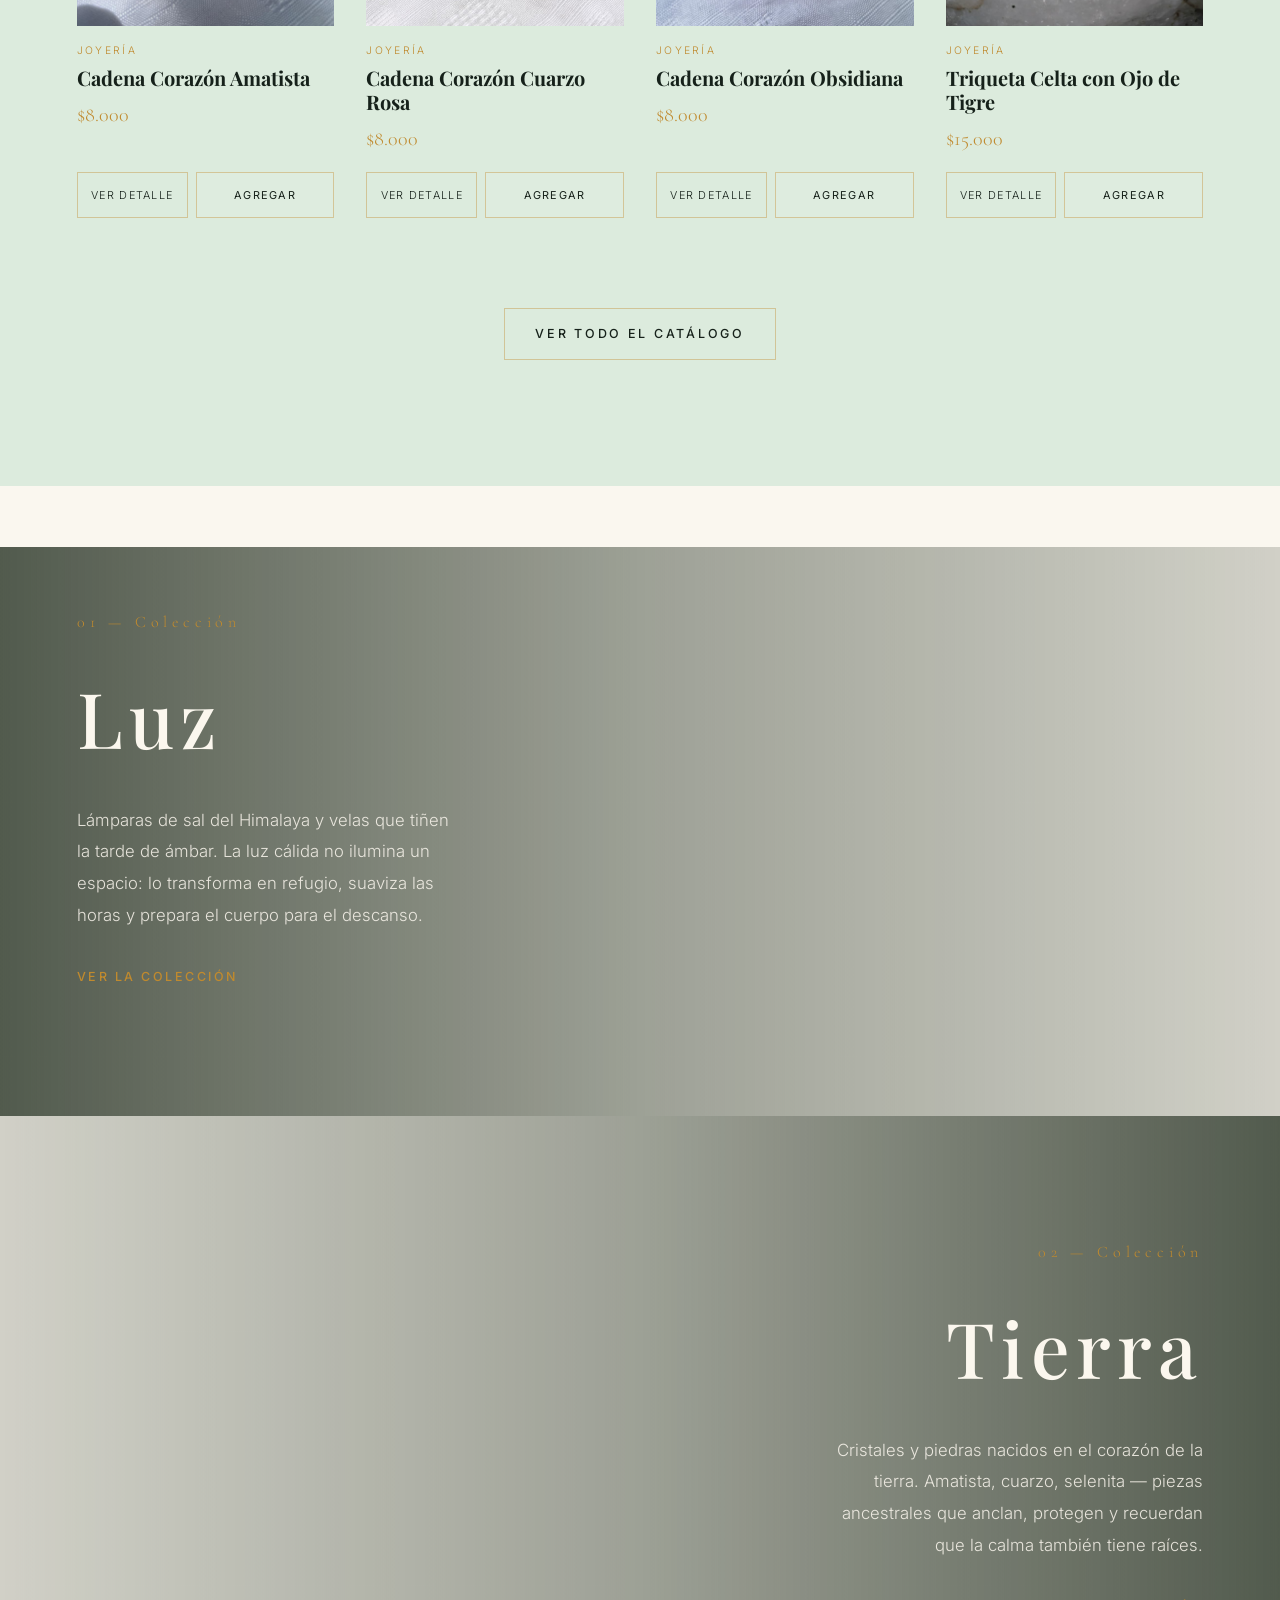
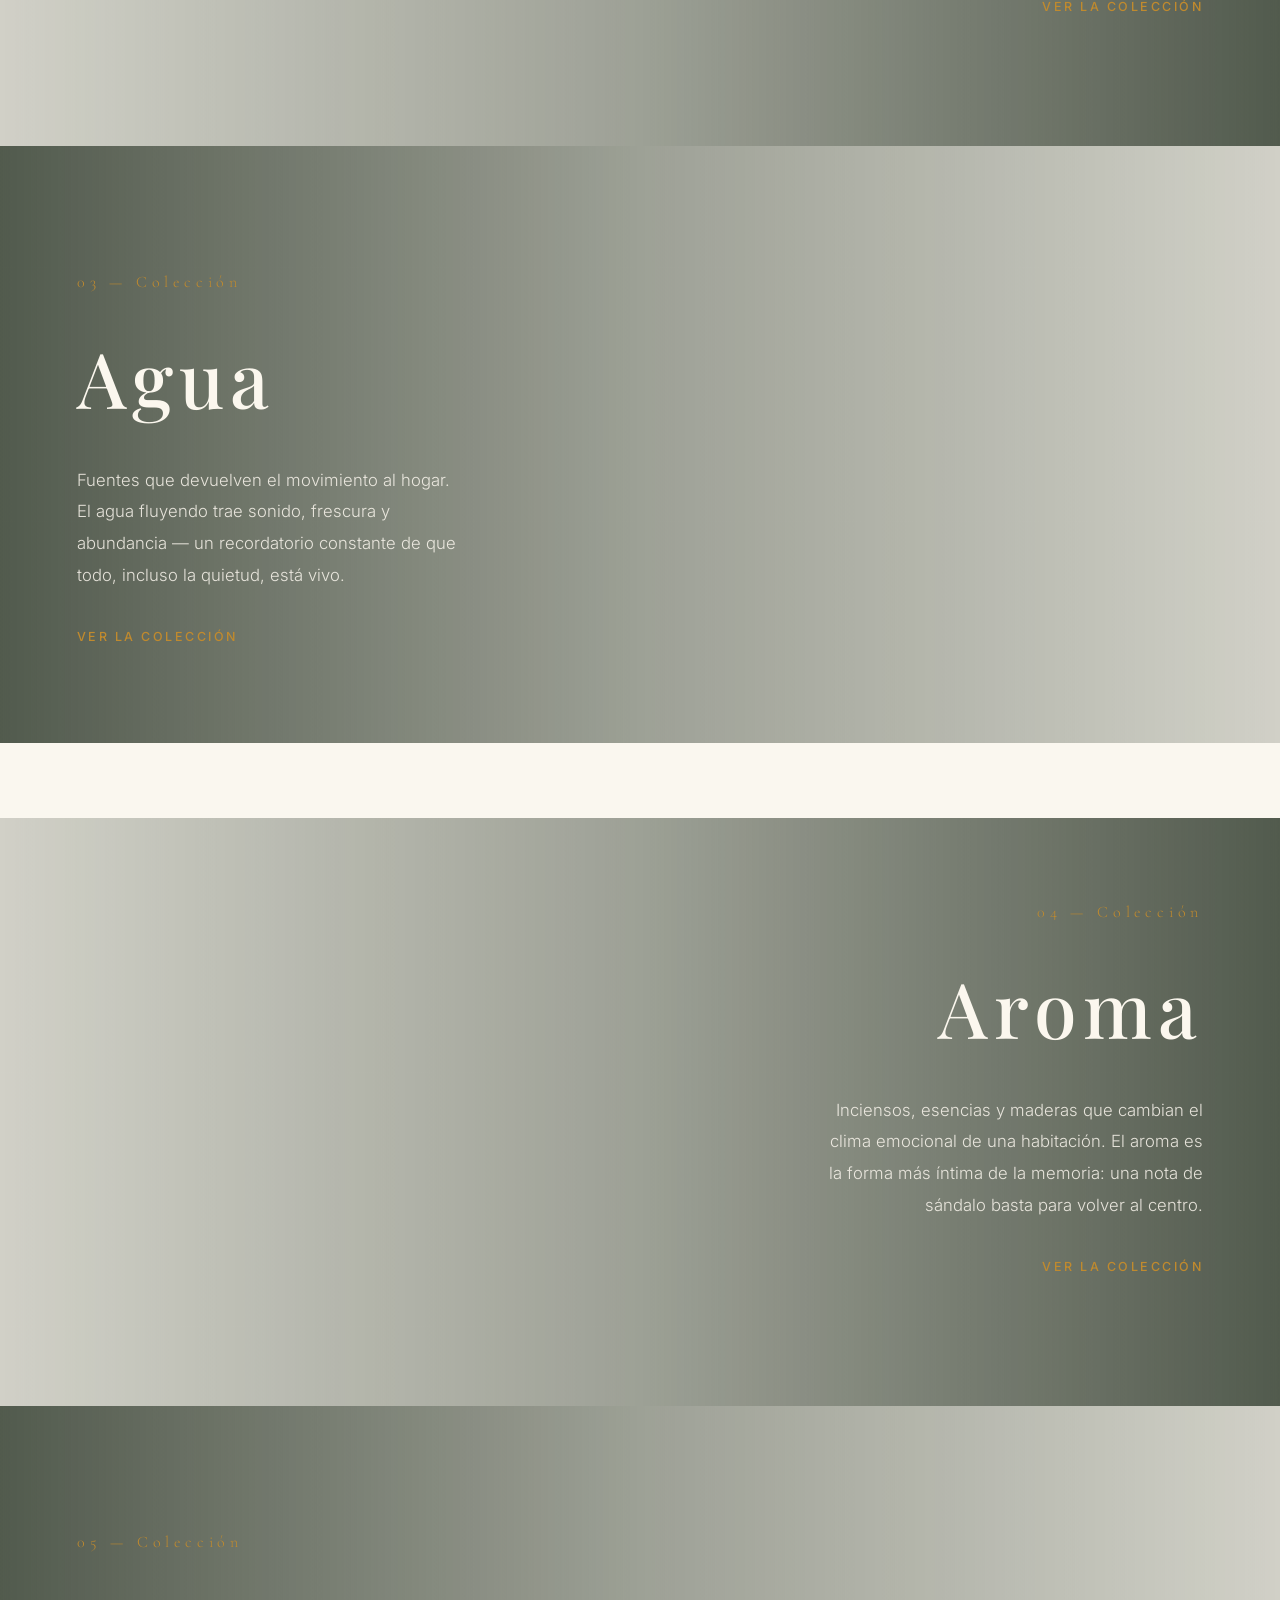
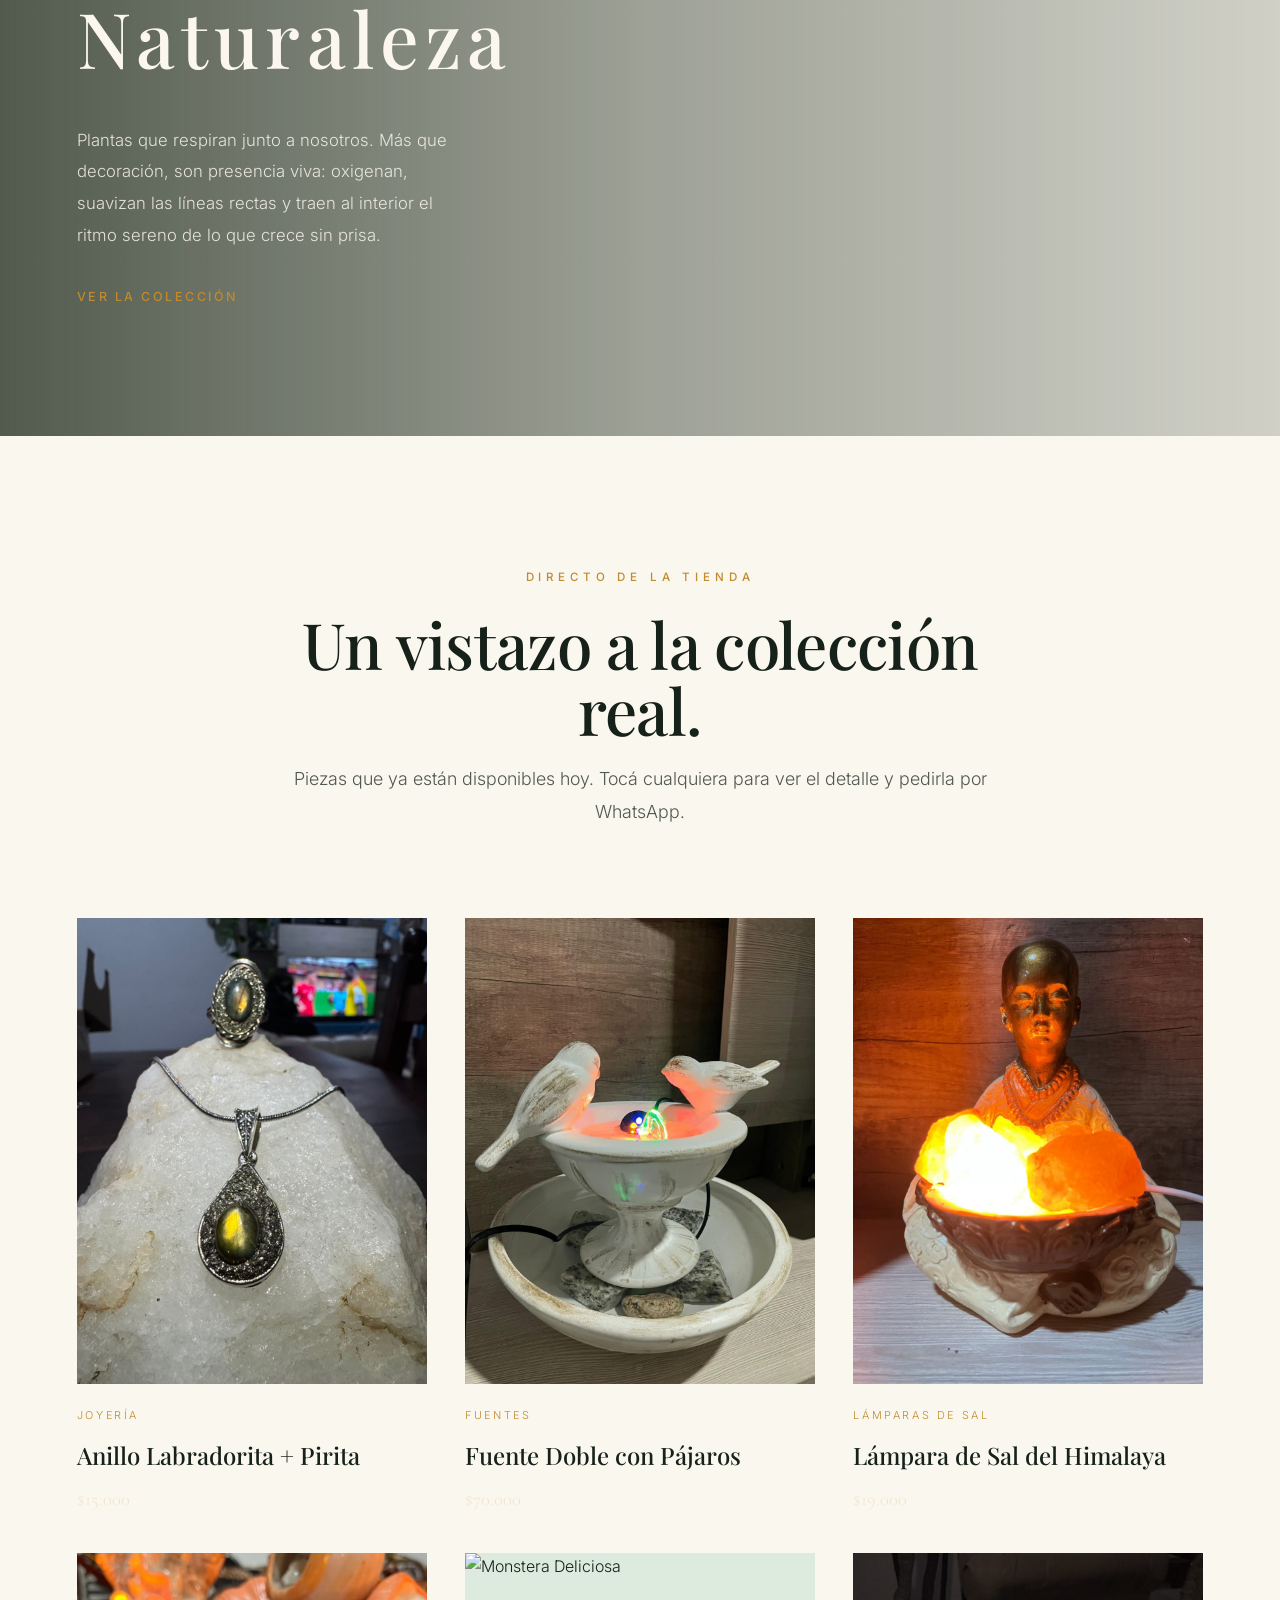
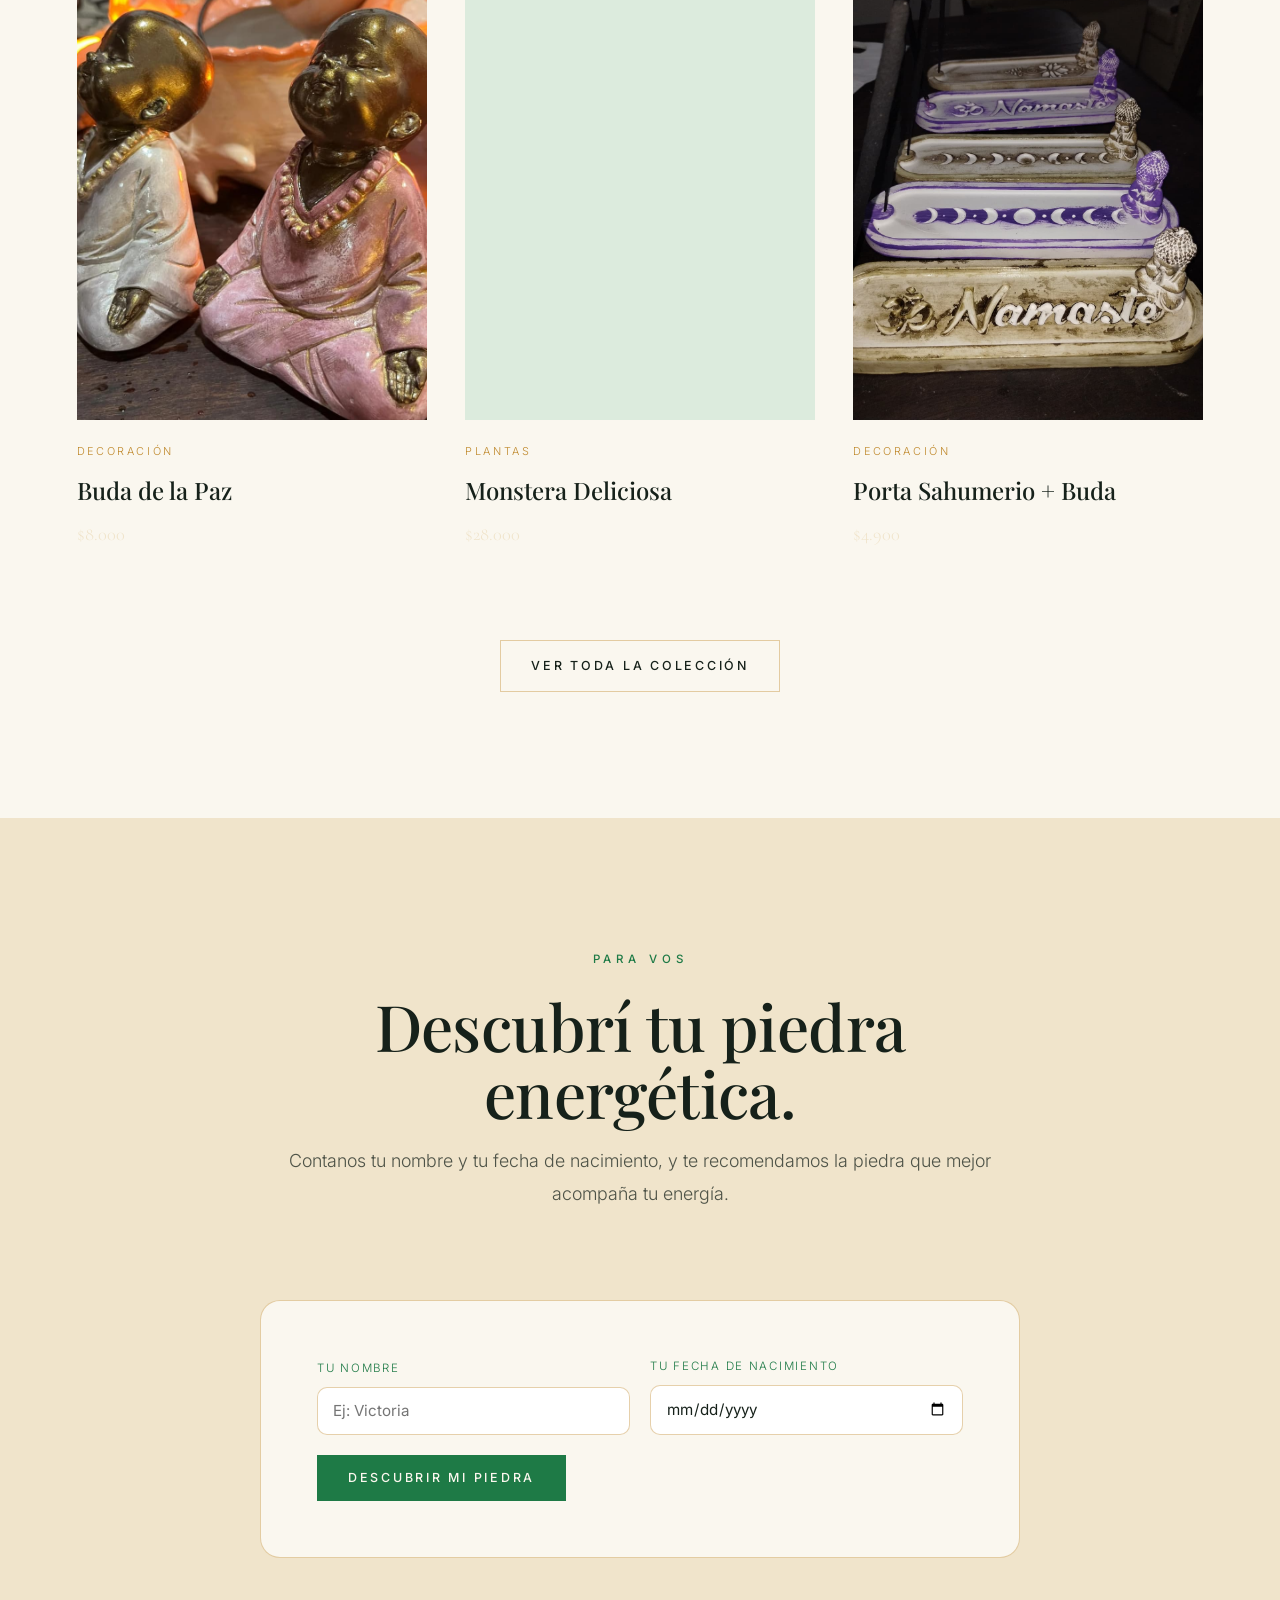
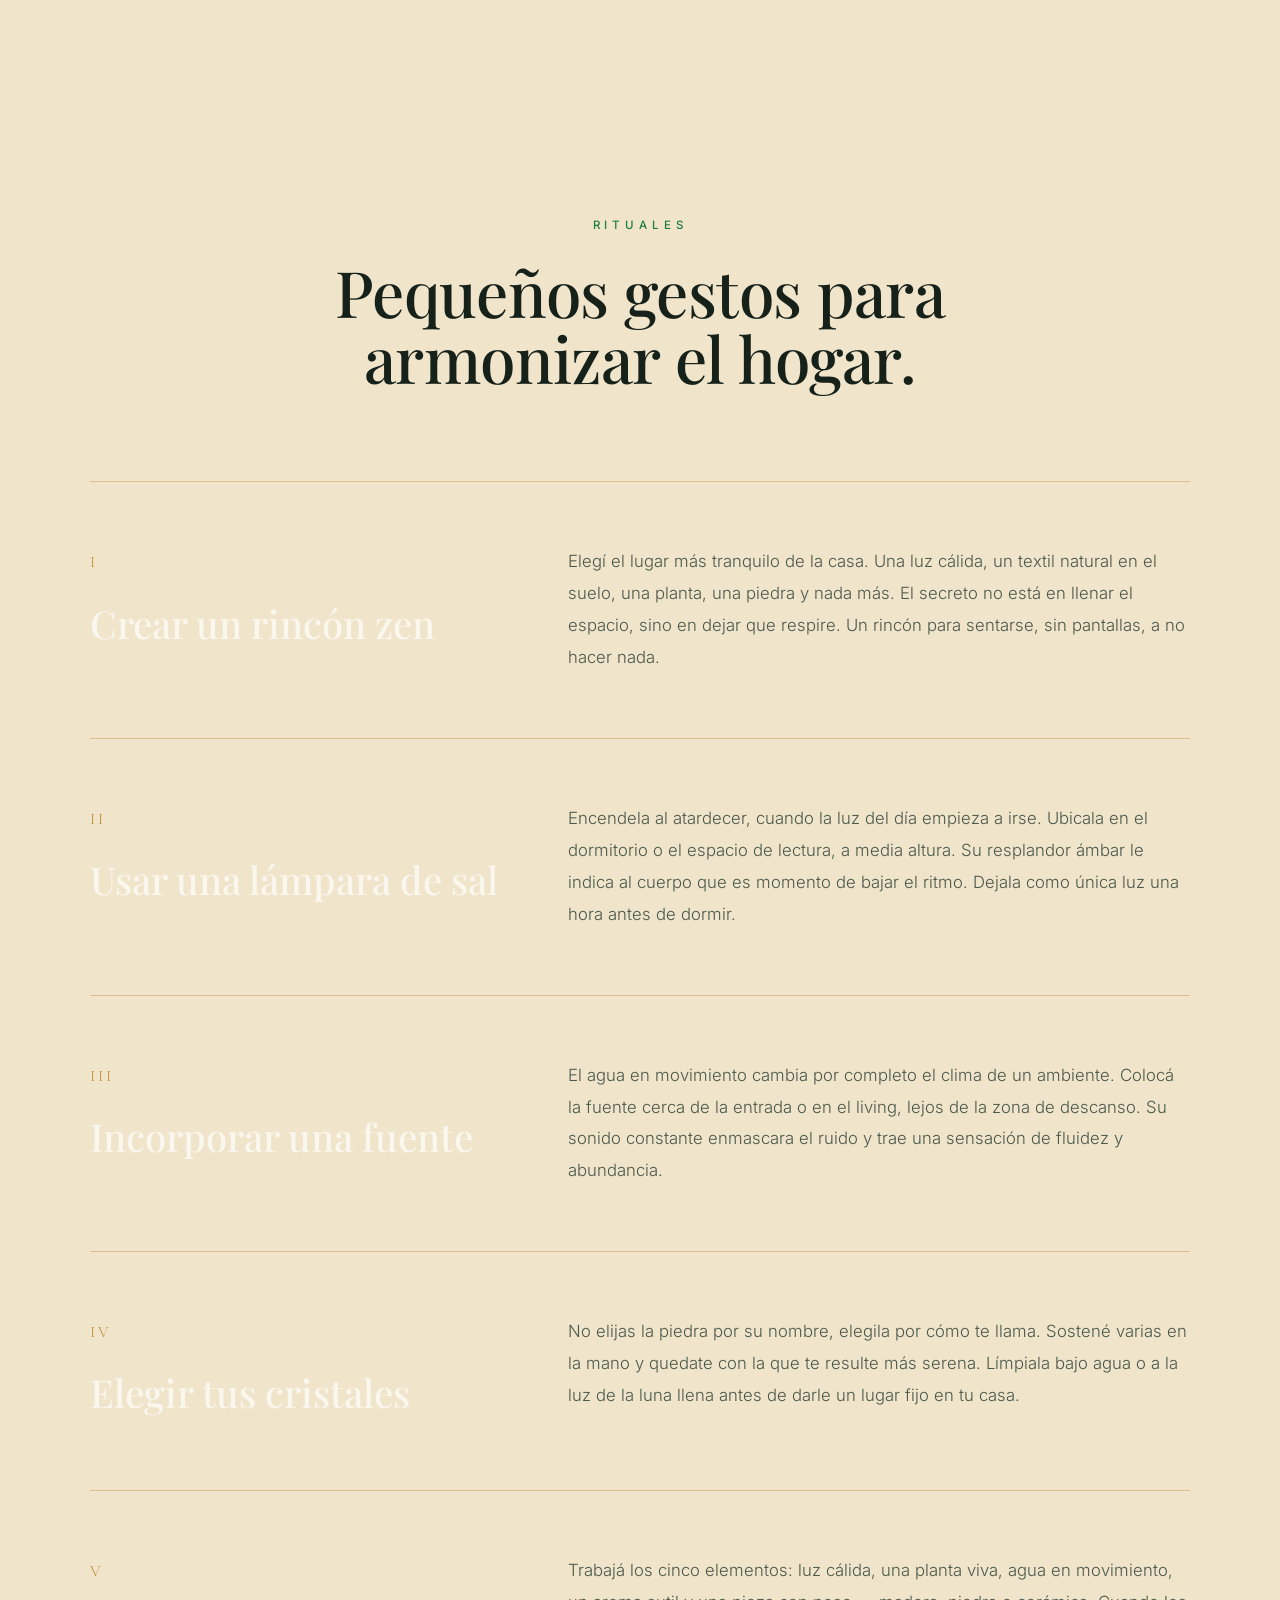
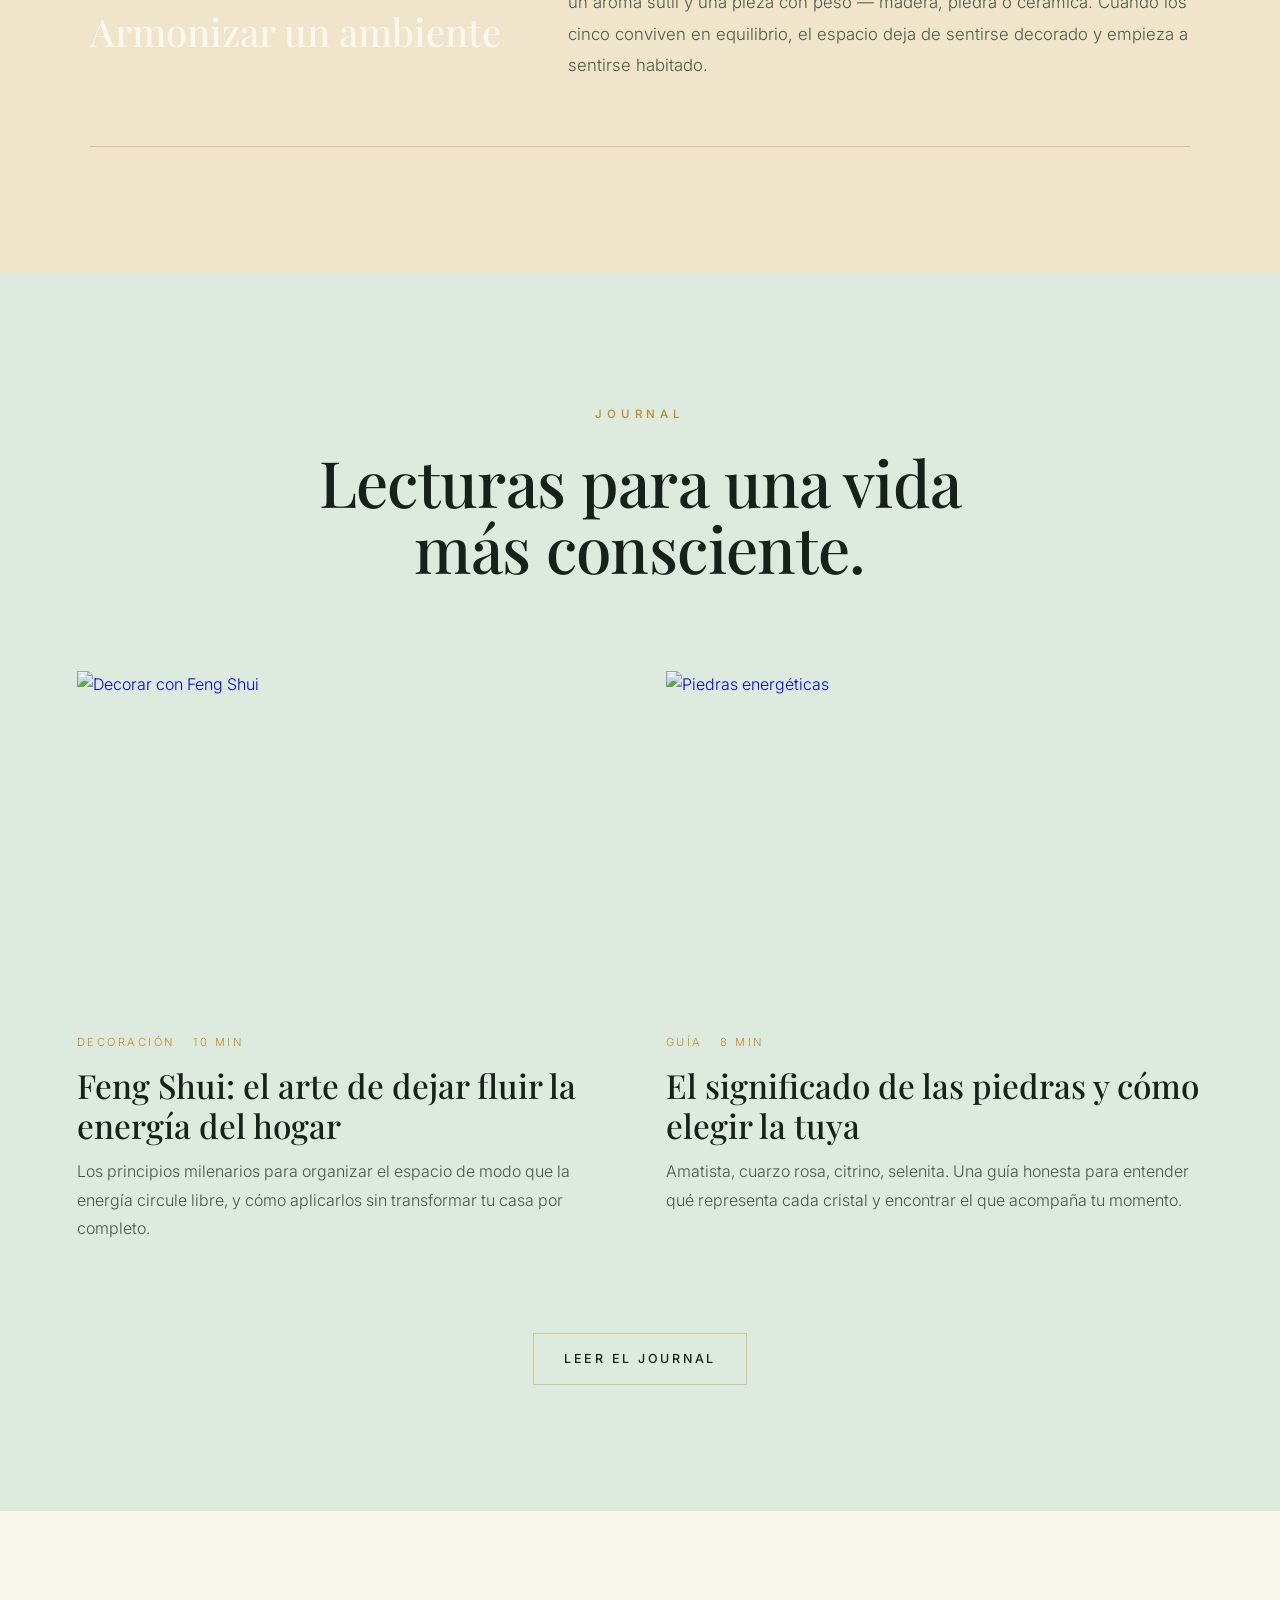
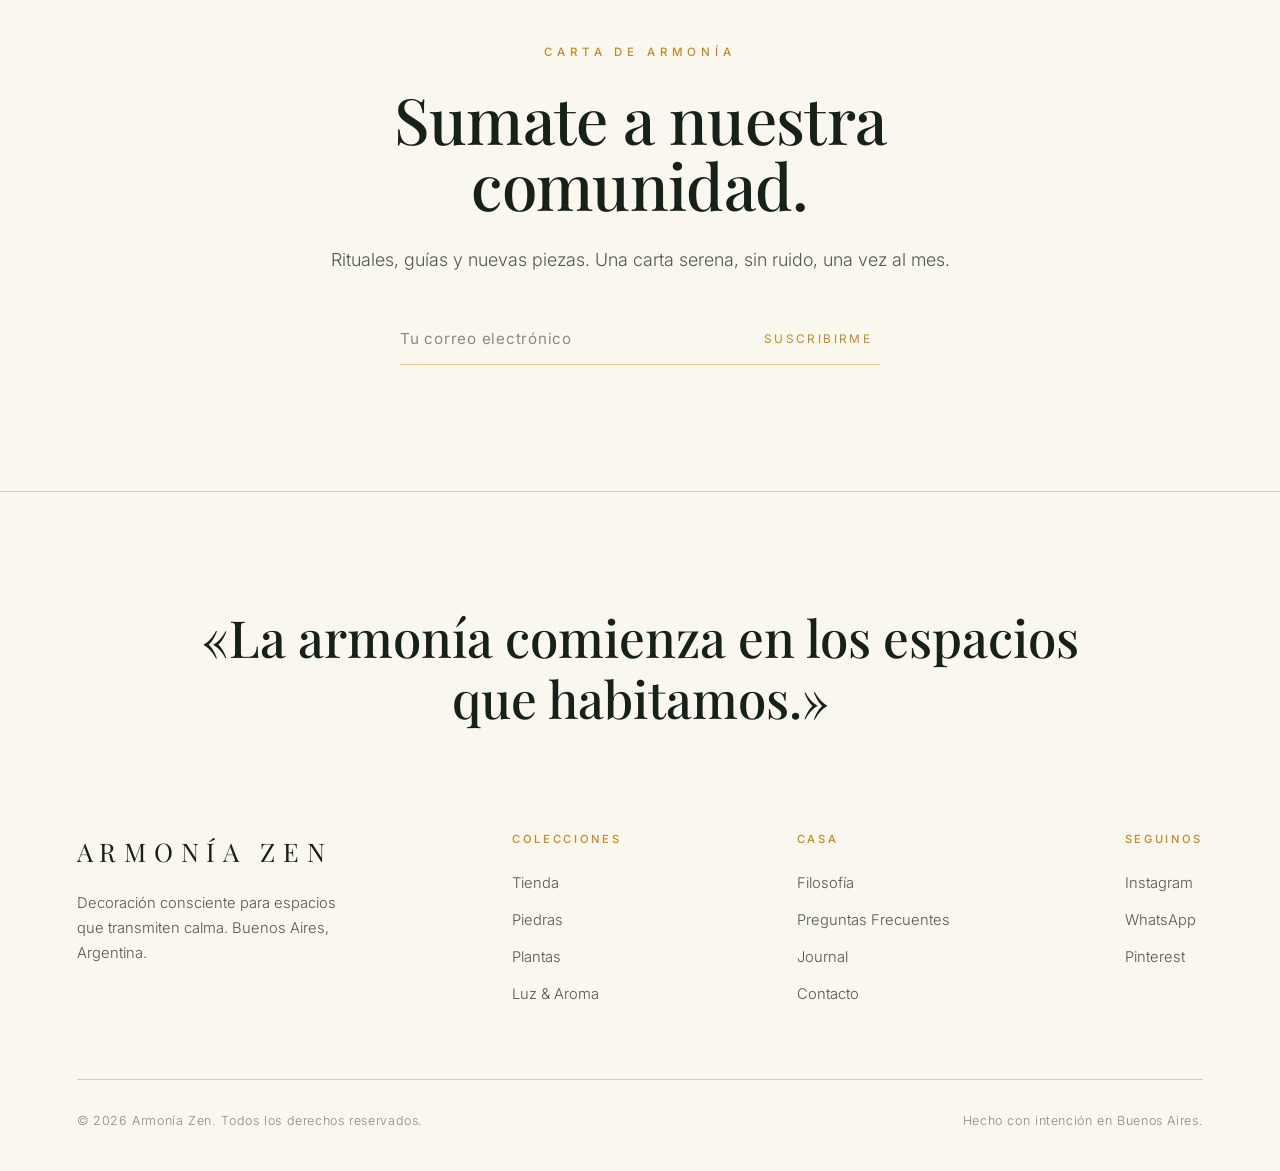
==== commit e665b6ac: "Corregir tap-to-cart en mobile, optimizar carrito y renovar la home - El overlay de accion rapida de" ====
--- a/index.html
+++ b/index.html
@@ -209,88 +209,111 @@
         </div>
     </section>
 
-    <!-- PRODUCTOS DESTACADOS -->
+    <!-- PRODUCTOS DESTACADOS (reales, de la tienda) -->
     <section class="section">
         <div class="section-head reveal">
-            <span class="eyebrow">Selección</span>
-            <h2 class="display">Piezas destacadas</h2>
-            <p class="lead" style="margin-top:18px;">Una pequeña selección de la colección. Cada objeto, elegido por cómo cambia el aire de un espacio.</p>
+            <span class="eyebrow">Directo de la tienda</span>
+            <h2 class="display">Un vistazo a la colección real.</h2>
+            <p class="lead" style="margin-top:18px;">Piezas que ya están disponibles hoy. Tocá cualquiera para ver el detalle y pedirla por WhatsApp.</p>
         </div>
         <div class="products">
-            <article class="product reveal">
-                <div class="product__media">
-                    <img src="https://images.unsplash.com/photo-1623241923490-5b2fd532828f?w=700&q=80&auto=format&fit=crop" alt="Lámpara de sal del Himalaya">
-                    <div class="product__quick">
-                        <button onclick="addToCart('Lámpara de Sal del Himalaya', 45000)">Añadir · $45.000</button>
-                    </div>
-                </div>
-                <div class="product__cat">Luz</div>
+            <article class="product reveal" data-id="anillo-labradorita-pirita">
+                <div class="product__media">
+                    <img src="imagenes/catalogo/anillo-labradorita-pirita-real.jpg" alt="Anillo Labradorita + Pirita">
+                    <div class="product__quick">
+                        <button onclick="addToCart('Anillo Labradorita + Pirita', 15000)">Añadir · $15.000</button>
+                    </div>
+                </div>
+                <div class="product__cat">Joyería</div>
+                <h3 class="product__name">Anillo Labradorita + Pirita</h3>
+                <div class="product__price">$15.000</div>
+            </article>
+
+            <article class="product reveal" data-delay="1" data-id="fuente-doble-pajaro-real">
+                <div class="product__media">
+                    <img src="imagenes/catalogo/fuente-doble-pajaro-real.jpg" alt="Fuente Doble con Pájaros">
+                    <div class="product__quick">
+                        <button onclick="addToCart('Fuente Doble con Pájaros, Motor y Luces LED', 70000)">Añadir · $70.000</button>
+                    </div>
+                </div>
+                <div class="product__cat">Fuentes</div>
+                <h3 class="product__name">Fuente Doble con Pájaros</h3>
+                <div class="product__price">$70.000</div>
+            </article>
+
+            <article class="product reveal" data-delay="2" data-id="lampara-sal-himalaya-real">
+                <div class="product__media">
+                    <img src="imagenes/catalogo/lampara-sal-himalaya-real.jpg" alt="Lámpara de Sal del Himalaya">
+                    <div class="product__quick">
+                        <button onclick="addToCart('Lámpara de Sal del Himalaya', 19000)">Añadir · $19.000</button>
+                    </div>
+                </div>
+                <div class="product__cat">Lámparas de Sal</div>
                 <h3 class="product__name">Lámpara de Sal del Himalaya</h3>
-                <div class="product__price">$45.000</div>
-            </article>
-
-            <article class="product reveal" data-delay="1">
-                <div class="product__media">
-                    <img src="https://images.unsplash.com/photo-1585383234137-2367d3c5302d?w=700&q=80&auto=format&fit=crop" alt="Amatista natural">
-                    <div class="product__quick">
-                        <button onclick="addToCart('Amatista Natural', 22000)">Añadir · $22.000</button>
-                    </div>
-                </div>
-                <div class="product__cat">Tierra</div>
-                <h3 class="product__name">Amatista Natural</h3>
-                <div class="product__price">$22.000</div>
-            </article>
-
-            <article class="product reveal" data-delay="2">
-                <div class="product__media">
-                    <img src="https://images.unsplash.com/photo-1553090298-50fc519730d2?w=700&q=80&auto=format&fit=crop" alt="Fuente de agua zen">
-                    <div class="product__quick">
-                        <button onclick="addToCart('Fuente de Agua Zen', 65000)">Añadir · $65.000</button>
-                    </div>
-                </div>
-                <div class="product__cat">Agua</div>
-                <h3 class="product__name">Fuente de Agua Zen</h3>
-                <div class="product__price">$65.000</div>
-            </article>
-
-            <article class="product reveal">
-                <div class="product__media">
-                    <img src="https://images.unsplash.com/photo-1596045571419-664297d8f502?w=700&q=80&auto=format&fit=crop" alt="Buda meditativo">
-                    <div class="product__quick">
-                        <button onclick="addToCart('Buda Meditativo', 35000)">Añadir · $35.000</button>
-                    </div>
-                </div>
-                <div class="product__cat">Presencia</div>
-                <h3 class="product__name">Buda Meditativo</h3>
-                <div class="product__price">$35.000</div>
-            </article>
-
-            <article class="product reveal" data-delay="1">
-                <div class="product__media">
-                    <img src="https://images.unsplash.com/photo-1525498128493-380d1990a112?w=700&q=80&auto=format&fit=crop" alt="Planta Monstera">
-                    <div class="product__quick">
-                        <button onclick="addToCart('Planta Monstera', 28000)">Añadir · $28.000</button>
-                    </div>
-                </div>
-                <div class="product__cat">Naturaleza</div>
+                <div class="product__price">$19.000</div>
+            </article>
+
+            <article class="product reveal" data-id="buda-paz-ceramica">
+                <div class="product__media">
+                    <img src="imagenes/catalogo/buda-paz-ceramica.jpg" alt="Buda de la Paz">
+                    <div class="product__quick">
+                        <button onclick="addToCart('Buda de la Paz', 8000)">Añadir · $8.000</button>
+                    </div>
+                </div>
+                <div class="product__cat">Decoración</div>
+                <h3 class="product__name">Buda de la Paz</h3>
+                <div class="product__price">$8.000</div>
+            </article>
+
+            <article class="product reveal" data-delay="1" data-id="planta-monstera-deliciosa">
+                <div class="product__media">
+                    <img src="https://images.unsplash.com/photo-1525498128493-380d1990a112?w=700&q=80&auto=format&fit=crop" alt="Monstera Deliciosa">
+                    <div class="product__quick">
+                        <button onclick="addToCart('Monstera Deliciosa', 28000)">Añadir · $28.000</button>
+                    </div>
+                </div>
+                <div class="product__cat">Plantas</div>
                 <h3 class="product__name">Monstera Deliciosa</h3>
                 <div class="product__price">$28.000</div>
             </article>
 
-            <article class="product reveal" data-delay="2">
-                <div class="product__media">
-                    <img src="https://images.unsplash.com/photo-1626937526107-ca0be0eecccd?w=700&q=80&auto=format&fit=crop" alt="Incienso de sándalo">
-                    <div class="product__quick">
-                        <button onclick="addToCart('Incienso de Sándalo', 12000)">Añadir · $12.000</button>
-                    </div>
-                </div>
-                <div class="product__cat">Aroma</div>
-                <h3 class="product__name">Incienso de Sándalo</h3>
-                <div class="product__price">$12.000</div>
+            <article class="product reveal" data-delay="2" data-id="porta-sahumerio-buda-real">
+                <div class="product__media">
+                    <img src="imagenes/catalogo/porta-sahumerio-buda-real.jpg" alt="Porta Sahumerio + Buda">
+                    <div class="product__quick">
+                        <button onclick="addToCart('Porta Sahumerio + Buda', 4900)">Añadir · $4.900</button>
+                    </div>
+                </div>
+                <div class="product__cat">Decoración</div>
+                <h3 class="product__name">Porta Sahumerio + Buda</h3>
+                <div class="product__price">$4.900</div>
             </article>
         </div>
         <div style="text-align:center; margin-top:clamp(50px,7vw,90px);" class="reveal">
             <a href="catalogo.html" class="btn">Ver toda la colección</a>
+        </div>
+    </section>
+
+    <!-- DESCUBRÍ TU PIEDRA ENERGÉTICA -->
+    <section class="section section--ivory" id="descubri-tu-piedra">
+        <div class="section-head reveal">
+            <span class="eyebrow">Para vos</span>
+            <h2 class="display">Descubrí tu piedra energética.</h2>
+            <p class="lead" style="margin-top:18px;">Contanos tu nombre y tu fecha de nacimiento, y te recomendamos la piedra que mejor acompaña tu energía.</p>
+        </div>
+        <div class="stone-finder reveal">
+            <form class="stone-finder__form" id="stone-finder-form">
+                <div class="stone-finder__field">
+                    <label for="stone-finder-name">Tu nombre</label>
+                    <input type="text" id="stone-finder-name" placeholder="Ej: Victoria" required>
+                </div>
+                <div class="stone-finder__field">
+                    <label for="stone-finder-date">Tu fecha de nacimiento</label>
+                    <input type="date" id="stone-finder-date" required>
+                </div>
+                <button type="submit" class="btn btn--solid">Descubrir mi piedra</button>
+            </form>
+            <div class="stone-finder__result" id="stone-finder-result"></div>
         </div>
     </section>
 
--- a/css/armonia.css
+++ b/css/armonia.css
@@ -868,6 +868,88 @@
 }
 
 /* ==========================================================================
+   DESCUBRÍ TU PIEDRA ENERGÉTICA
+   ========================================================================== */
+
+.stone-finder {
+    max-width: 760px;
+    margin: 0 auto;
+    background: var(--forest);
+    border: 1px solid var(--gold-line);
+    border-radius: 20px;
+    padding: clamp(30px, 5vw, 56px);
+}
+.stone-finder__form {
+    display: flex;
+    flex-wrap: wrap;
+    gap: 20px;
+    align-items: flex-end;
+}
+.stone-finder__field {
+    flex: 1 1 220px;
+    display: flex;
+    flex-direction: column;
+    gap: 8px;
+}
+.stone-finder__field label {
+    font-family: var(--sans);
+    font-size: 0.72rem;
+    letter-spacing: 0.15em;
+    text-transform: uppercase;
+    color: var(--olive);
+}
+.stone-finder__field input {
+    background: #fff;
+    border: 1px solid var(--gold-line);
+    border-radius: 10px;
+    padding: 0.9em 1em;
+    font-family: var(--sans);
+    font-size: 0.95rem;
+    color: var(--ivory);
+}
+.stone-finder__field input:focus { outline: none; border-color: var(--gold); }
+.stone-finder__form .btn { flex: 0 0 auto; }
+
+.stone-result {
+    margin-top: 40px;
+    display: flex;
+    gap: 28px;
+    align-items: center;
+    flex-wrap: wrap;
+    background: #fff;
+    border-radius: 16px;
+    padding: 26px;
+    border: 1px solid var(--gold-line);
+}
+.stone-result__img { width: 140px; height: 140px; object-fit: cover; border-radius: 12px; flex-shrink: 0; }
+.stone-result__body { flex: 1; min-width: 220px; }
+.stone-result__eyebrow { font-family: var(--sans); font-size: 0.72rem; letter-spacing: 0.15em; text-transform: uppercase; color: var(--gold); }
+.stone-result__stone { font-family: var(--display); font-size: 1.6rem; font-weight: 500; margin: 6px 0 8px; color: var(--ivory); }
+.stone-result__trait { color: var(--ivory-soft); font-size: 0.95rem; margin-bottom: 16px; }
+.stone-result__product {
+    display: flex;
+    justify-content: space-between;
+    gap: 12px;
+    font-family: var(--serif);
+    font-size: 1rem;
+    color: var(--ivory);
+    margin-bottom: 18px;
+    padding-bottom: 14px;
+    border-bottom: 1px dashed var(--gold-line);
+}
+.stone-result__product-price { color: var(--gold); font-weight: 600; }
+.stone-result__actions { display: flex; gap: 14px; flex-wrap: wrap; }
+
+@media (max-width: 600px) {
+    .stone-finder { padding: 26px 20px; border-radius: 16px; }
+    .stone-finder__form { flex-direction: column; align-items: stretch; }
+    .stone-result { flex-direction: column; text-align: center; padding: 22px; }
+    .stone-result__img { width: 100%; height: 180px; }
+    .stone-result__product { flex-direction: column; gap: 4px; text-align: center; }
+    .stone-result__actions { justify-content: center; }
+}
+
+/* ==========================================================================
    FOOTER
    ========================================================================== */
 
@@ -968,15 +1050,40 @@
 .cart-empty { color: var(--ivory-faint); text-align: center; margin-top: 40px; font-size: 0.95rem; }
 .cart-line {
     display: flex;
-    justify-content: space-between;
-    align-items: center;
+    flex-direction: column;
+    gap: 12px;
     padding: 18px 0;
     border-bottom: 1px solid var(--gold-line);
 }
+.cart-line__top { display: flex; justify-content: space-between; align-items: flex-start; gap: 12px; }
 .cart-line__name { font-family: var(--serif); font-size: 1.1rem; }
-.cart-line__price { color: var(--beige); font-size: 0.9rem; }
-.cart-line__remove { background: none; border: none; color: var(--ivory-faint); cursor: pointer; font-size: 0.78rem; letter-spacing: 0.1em; }
+.cart-line__price { color: var(--beige); font-size: 0.85rem; margin-top: 3px; }
+.cart-line__remove { background: none; border: none; color: var(--ivory-faint); cursor: pointer; font-size: 1.15rem; line-height: 1; flex-shrink: 0; transition: color 0.3s var(--ease); }
 .cart-line__remove:hover { color: var(--gold); }
+.cart-line__bottom { display: flex; justify-content: space-between; align-items: center; }
+.cart-line__qty {
+    display: flex;
+    align-items: center;
+    border: 1px solid var(--gold-line);
+    border-radius: 999px;
+    overflow: hidden;
+}
+.cart-line__qty-btn {
+    width: 30px; height: 30px;
+    background: none;
+    border: none;
+    color: var(--ivory);
+    font-size: 1.05rem;
+    line-height: 1;
+    cursor: pointer;
+    display: flex;
+    align-items: center;
+    justify-content: center;
+    transition: background 0.3s var(--ease);
+}
+.cart-line__qty-btn:hover { background: rgba(203,183,124,0.18); }
+.cart-line__qty-val { min-width: 26px; text-align: center; font-size: 0.9rem; }
+.cart-line__linetotal { font-family: var(--serif); font-size: 1.05rem; color: var(--gold); }
 .cart-panel__foot { padding: 30px; border-top: 1px solid var(--gold-line); }
 .cart-total { display: flex; justify-content: space-between; margin-bottom: 22px; font-family: var(--serif); font-size: 1.2rem; }
 .cart-panel__foot .btn { width: 100%; justify-content: center; }
@@ -1621,10 +1728,16 @@
     padding: 20px;
     background: linear-gradient(180deg, transparent 55%, rgba(47,59,50,0.55) 100%);
     opacity: 0;
+    pointer-events: none;
     transition: opacity 0.5s var(--ease);
     z-index: 1;
 }
-.pcard:hover .pcard__overlay { opacity: 1; }
+/* El overlay de acción rápida solo se activa con mouse real: en pantallas táctiles
+   el propio toque puede disparar :hover brevemente, dejando el botón "Agregar al
+   Carrito" invisible pero clickeable justo donde el usuario toca para ver el detalle. */
+@media (hover: hover) and (pointer: fine) {
+    .pcard:hover .pcard__overlay { opacity: 1; pointer-events: auto; }
+}
 
 .pcard__wa-quick, .pcard__qv-quick, .pcard__cart-quick {
     width: 100%;
